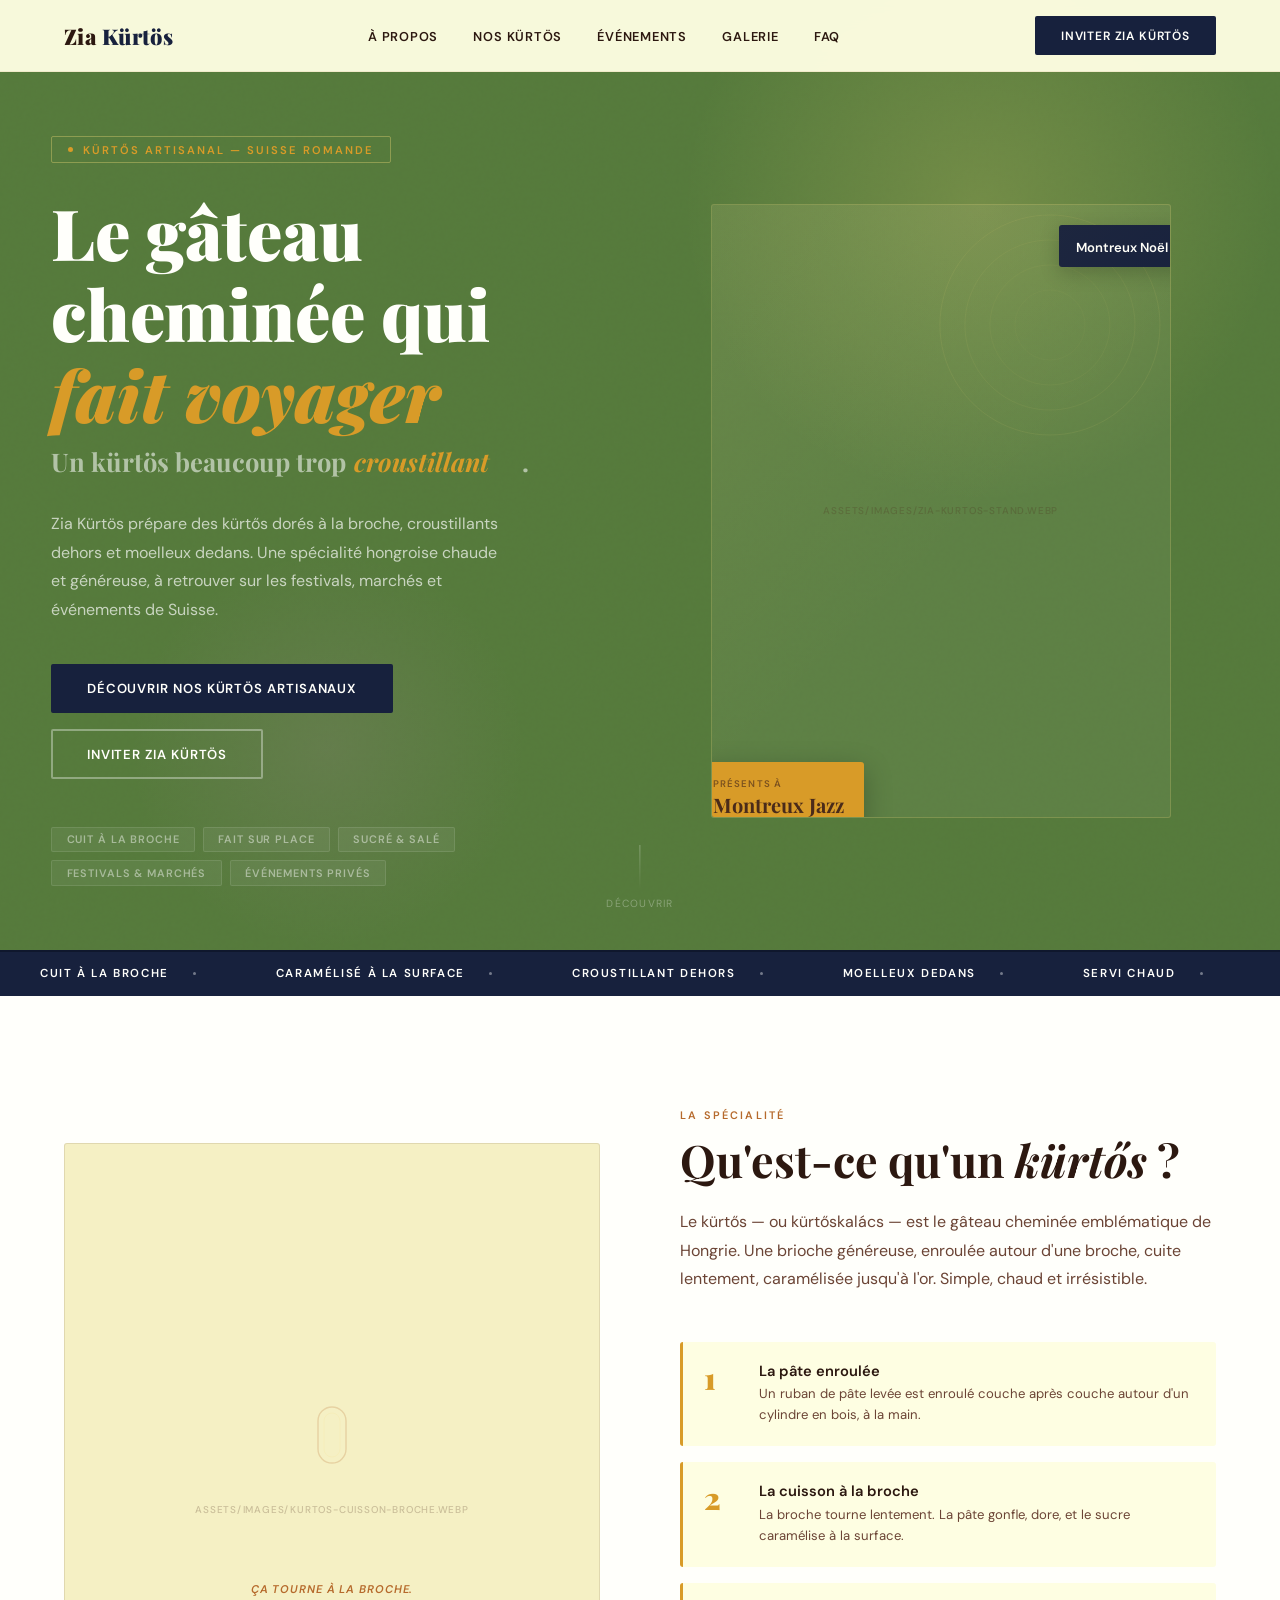
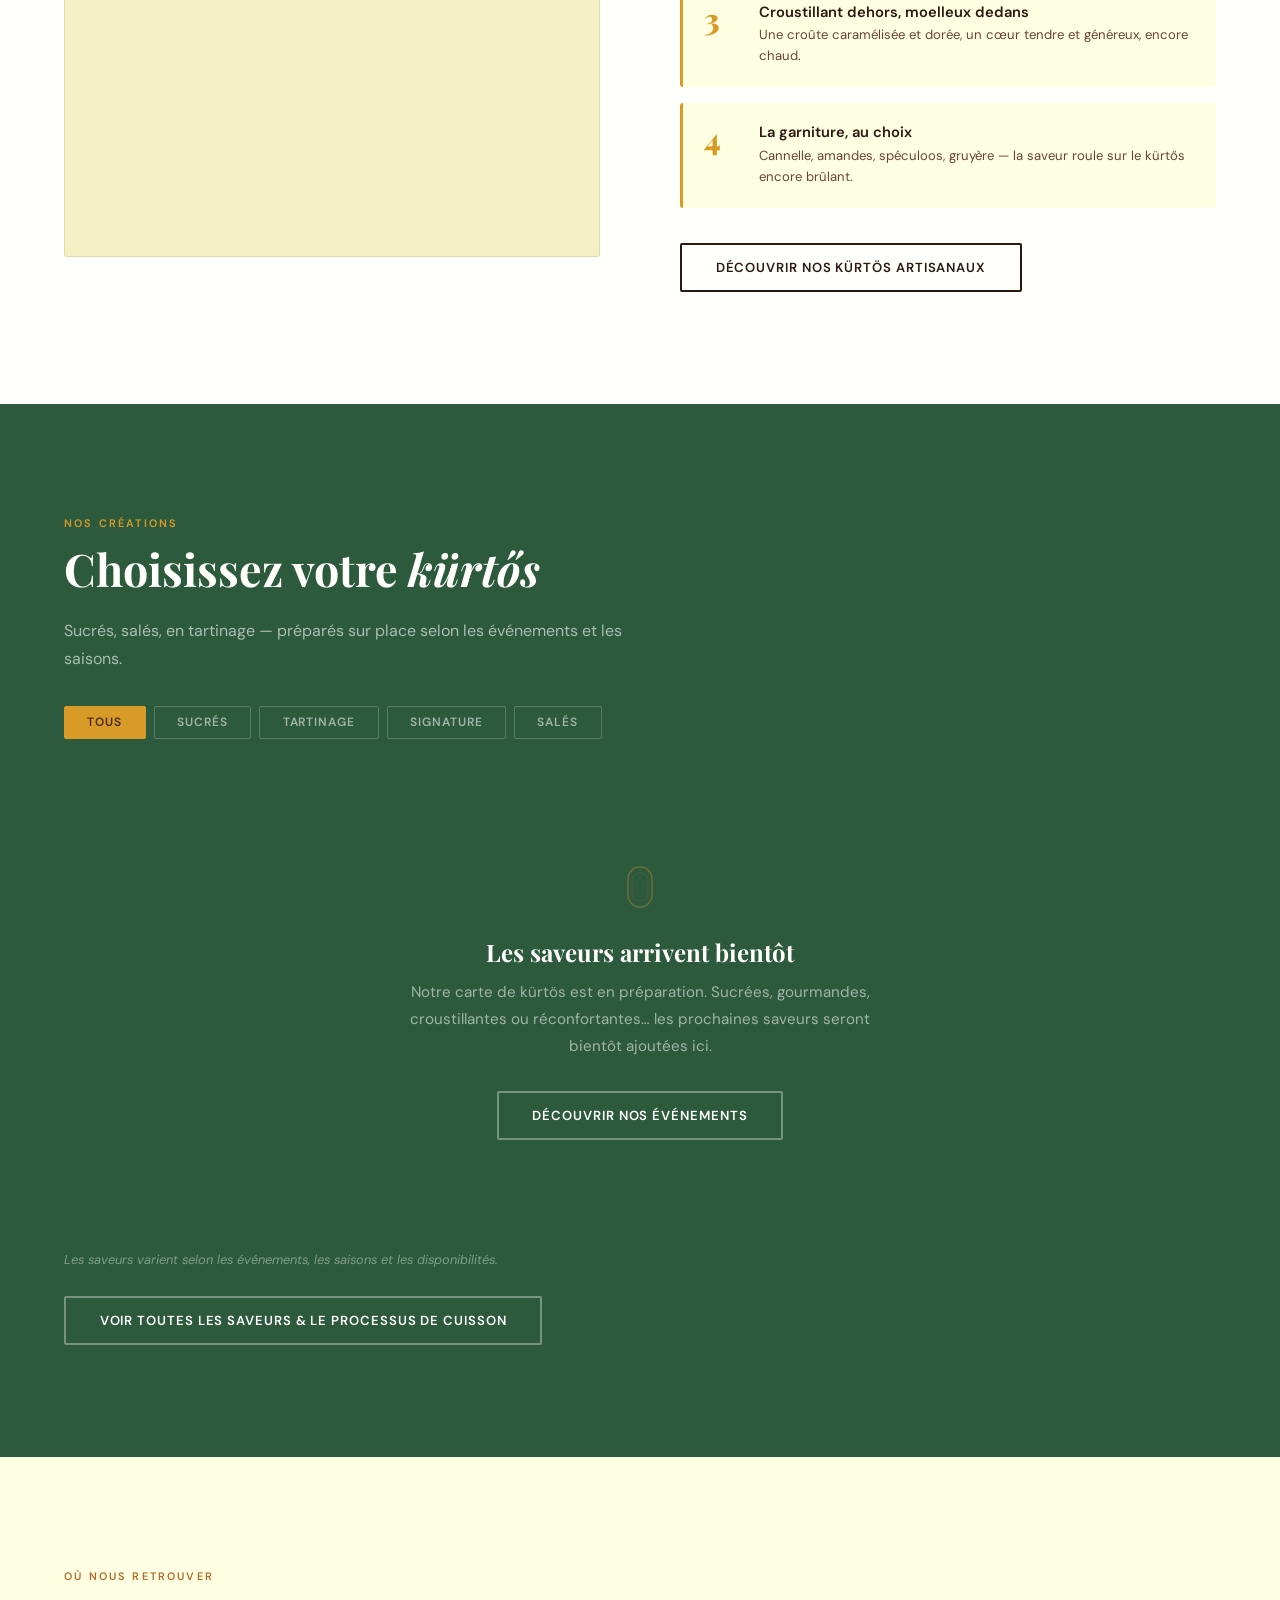
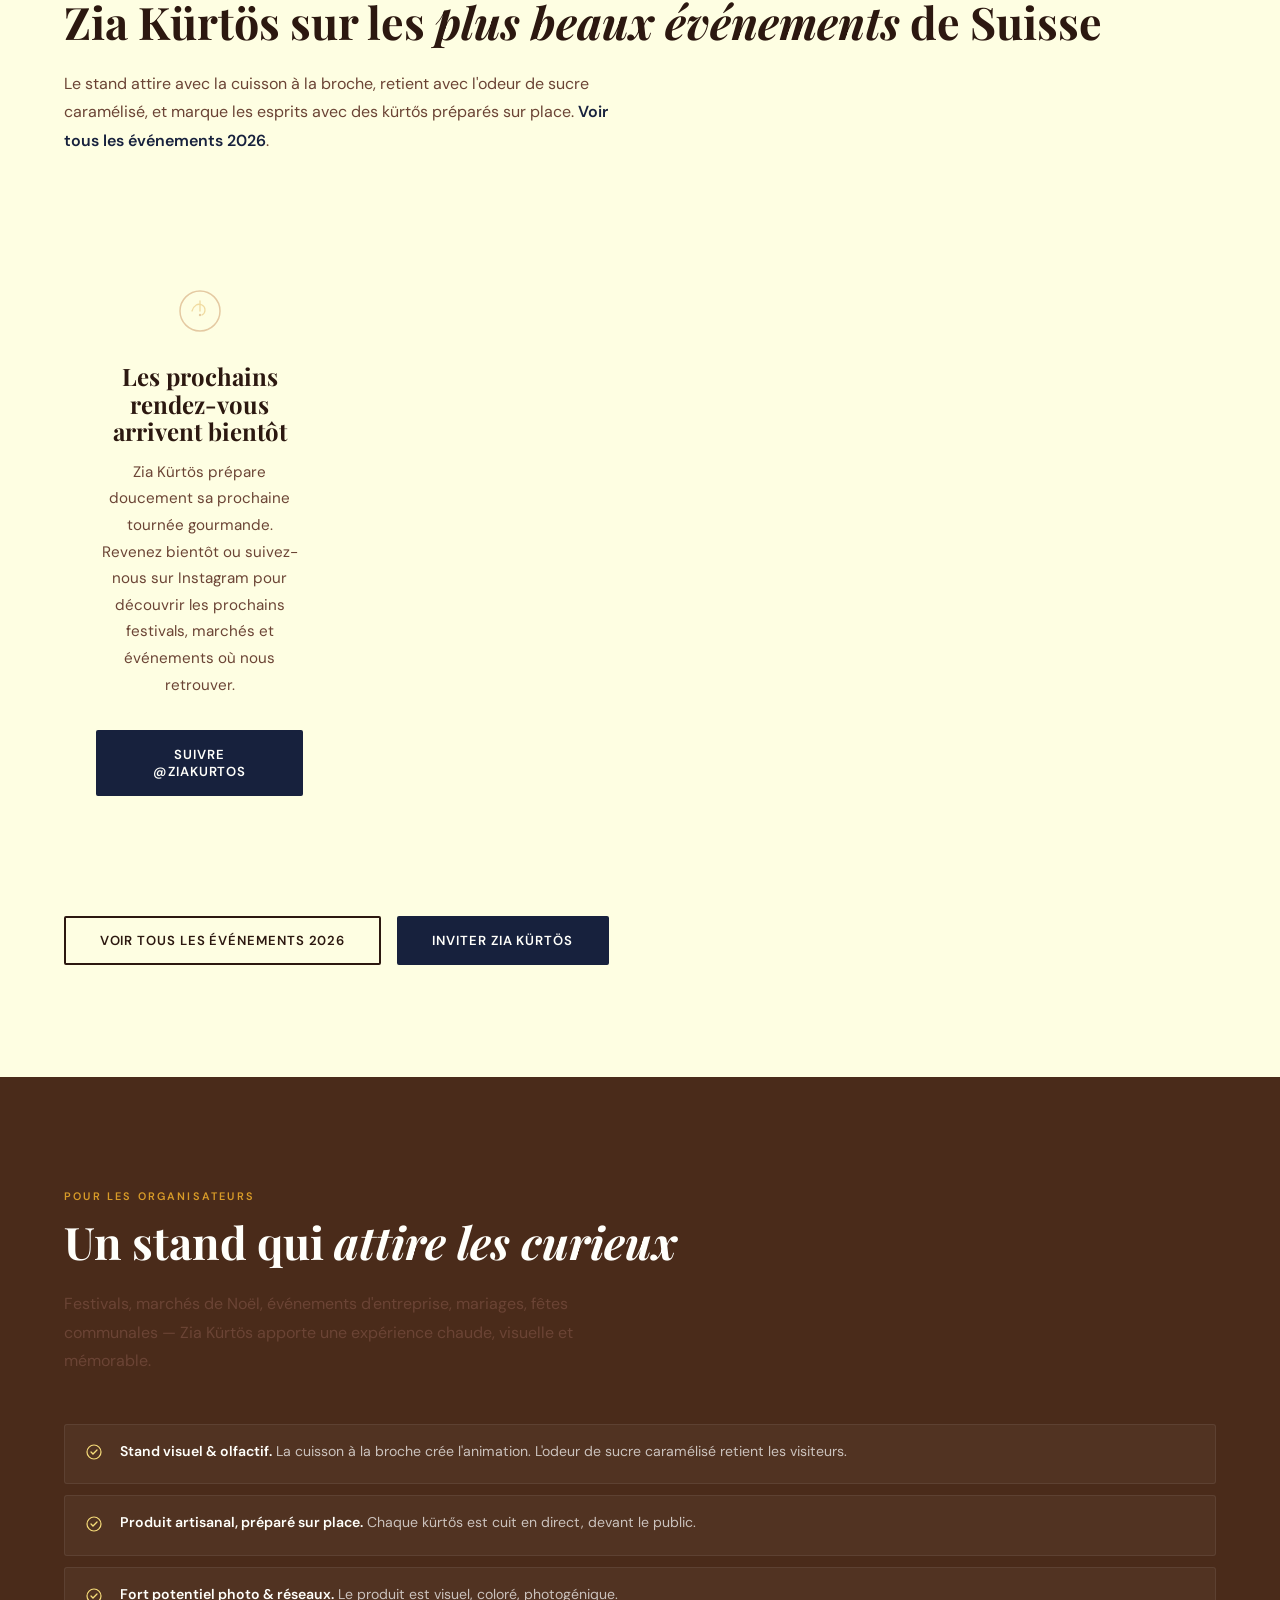
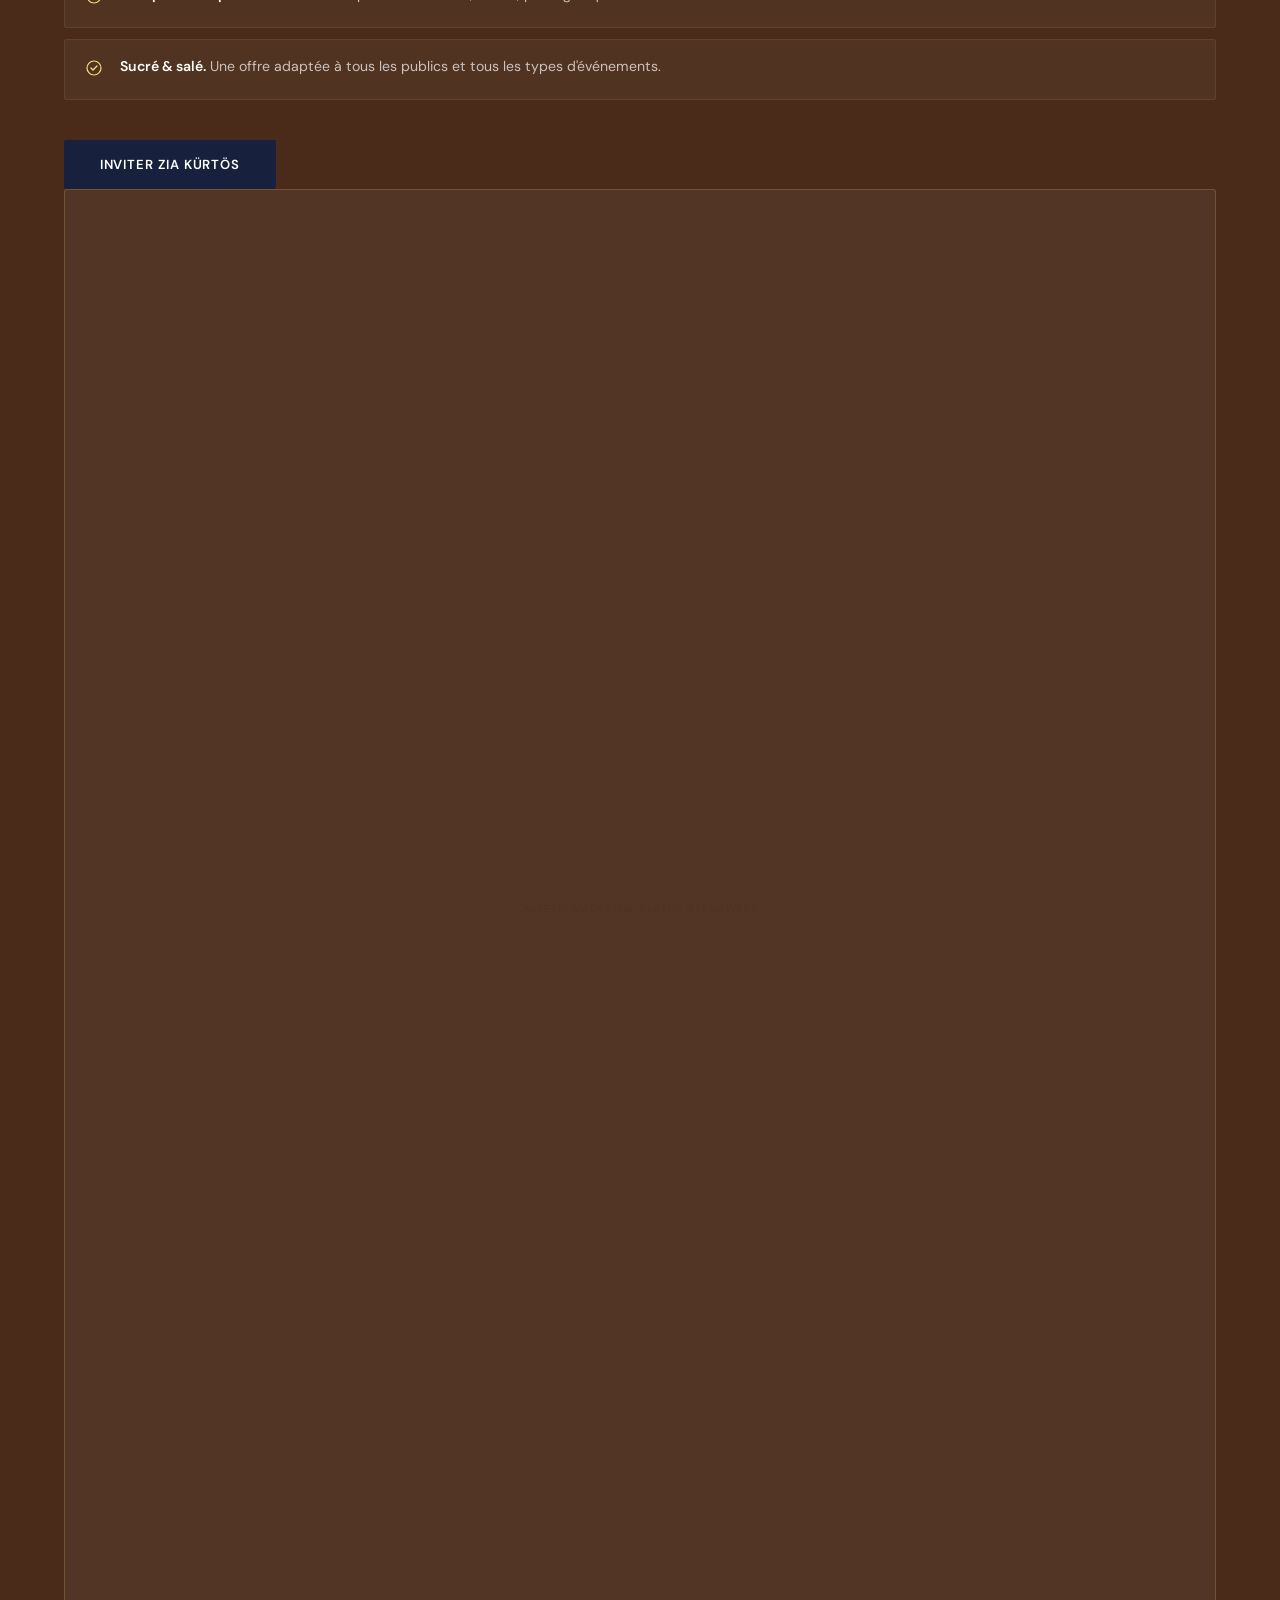
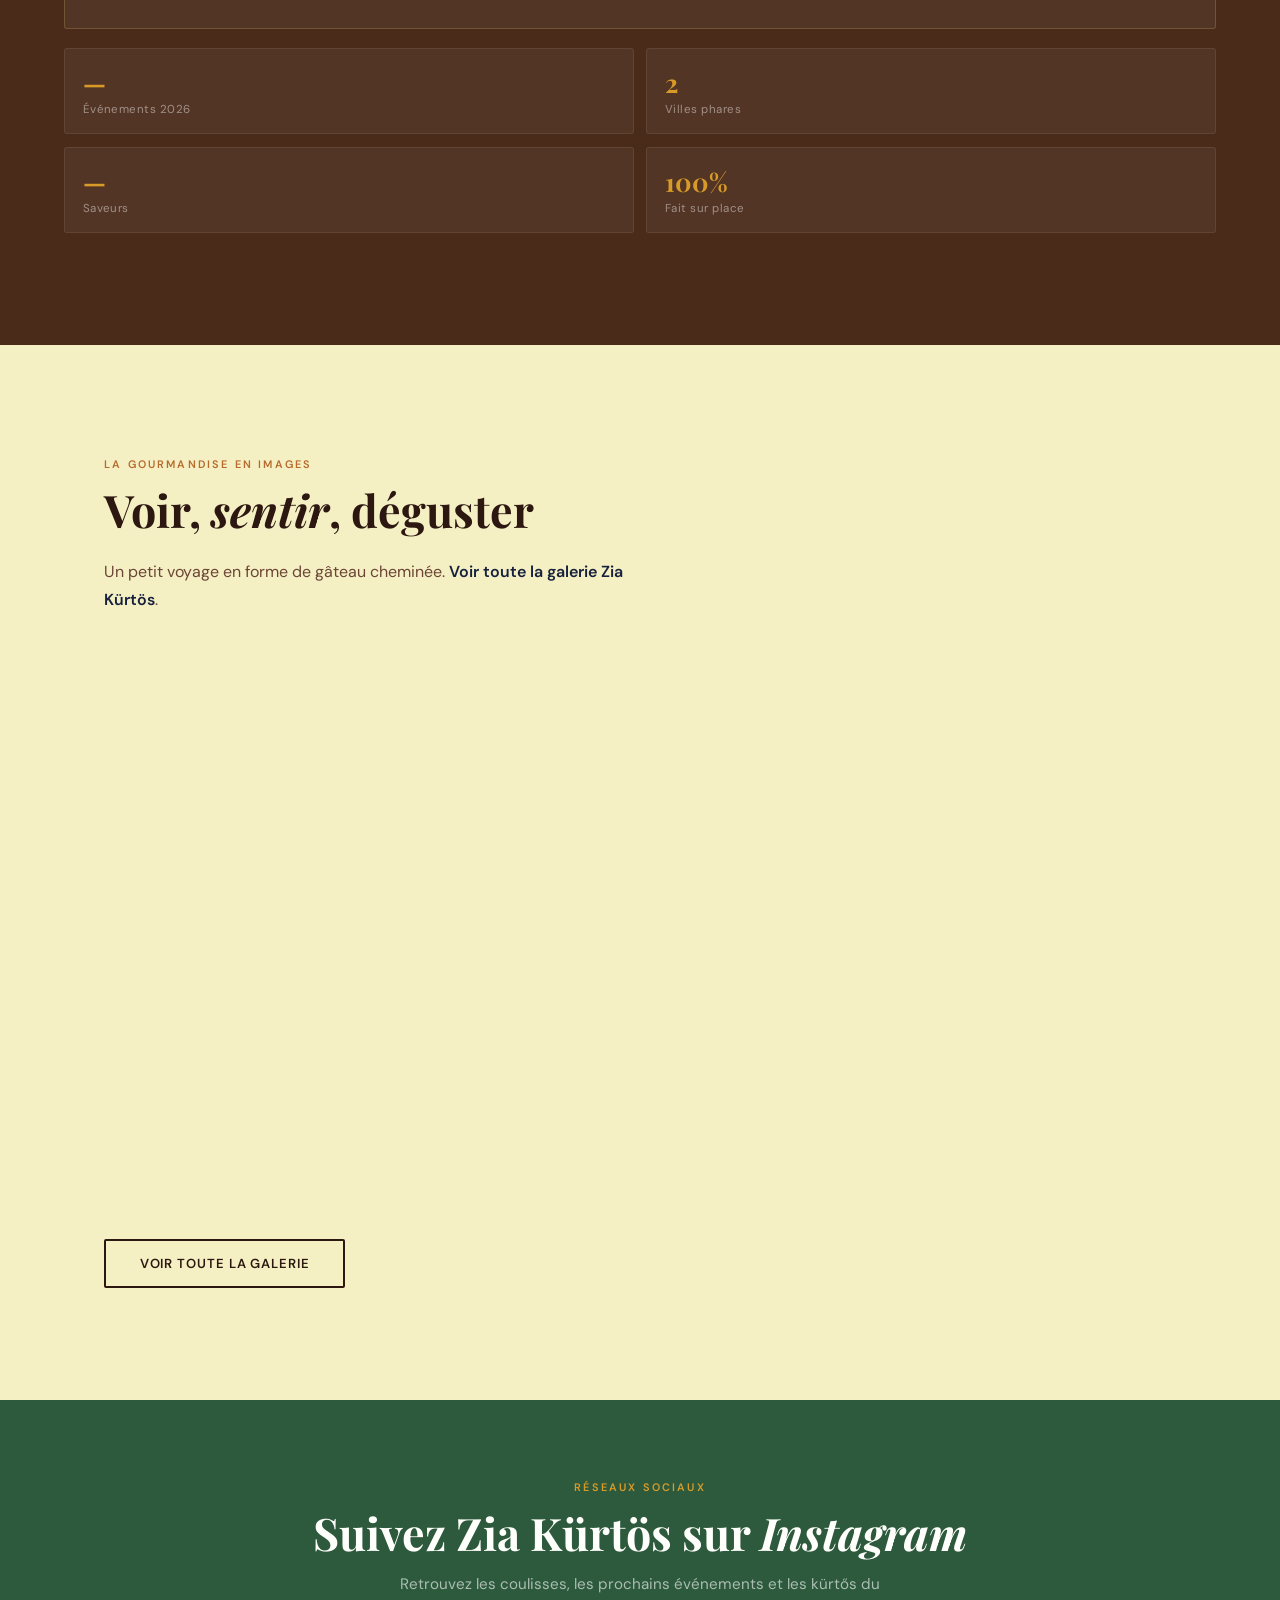
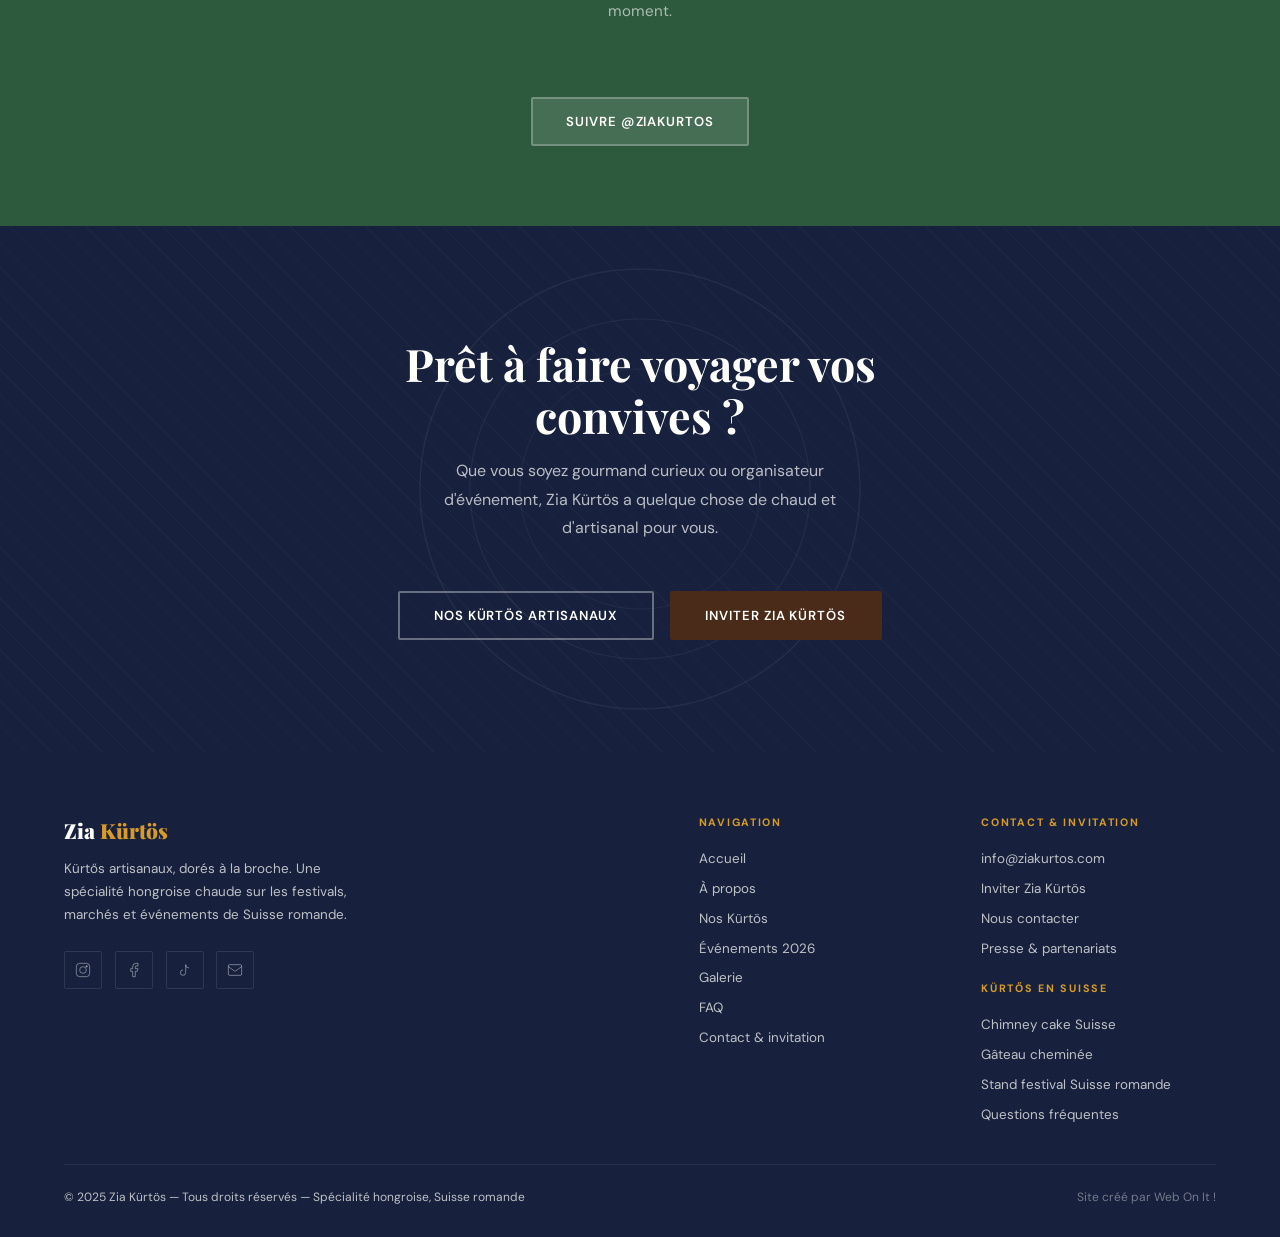
==== index.html @ fe64aae2 "Upload existing file" ====
<!DOCTYPE html>
<html lang="fr" data-theme="summer">
<head>
<meta charset="UTF-8">
<meta name="viewport" content="width=device-width, initial-scale=1.0">
<title>Zia Kürtös Suisse – Chimney cakes artisanaux pour festivals et événements</title>
<meta name="description" content="Découvrez Zia Kürtös, des chimney cakes artisanaux cuits à la broche en Suisse. Une spécialité hongroise chaude, croustillante et moelleuse pour festivals, marchés et événements.">
<meta property="og:title"       content="Zia Kürtös – Le gâteau cheminée qui fait voyager">
<meta property="og:description" content="Kürtős artisanaux cuits à la broche. Festivals, marchés et événements en Suisse romande.">
<meta property="og:type"        content="website">
<meta property="og:url"         content="https://ziakurtos.com/">
<meta property="og:image"       content="https://ziakurtos.com/assets/images/zia-kurtos-stand.webp">
<meta name="twitter:card"       content="summary_large_image">
<meta name="twitter:image"      content="https://ziakurtos.com/assets/images/zia-kurtos-stand.webp">
<link rel="canonical" href="https://ziakurtos.com/">

<link rel="preconnect" href="https://fonts.googleapis.com">
<link rel="preconnect" href="https://fonts.gstatic.com" crossorigin>
<link href="https://fonts.googleapis.com/css2?family=Playfair+Display:ital,wght@0,700;0,900;1,700&family=DM+Sans:opsz,wght@9..40,300;9..40,400;9..40,500;9..40,600&display=swap" rel="stylesheet">
<link rel="stylesheet" href="assets/css/styles.css">

<script type="application/ld+json">
{
  "@context":"https://schema.org",
  "@graph":[
    {"@type":"Organization","@id":"https://ziakurtos.com/#org","name":"Zia Kürtös","url":"https://ziakurtos.com","email":"info@ziakurtos.com","description":"Kürtős artisanaux, gâteaux cheminée hongrois cuits à la broche, présents sur les festivals, marchés et événements en Suisse.","sameAs":["https://www.instagram.com/ziakurtos/","https://www.facebook.com/zia.kurtos/"]},
    {"@type":"WebSite","@id":"https://ziakurtos.com/#website","url":"https://ziakurtos.com","name":"Zia Kürtös","publisher":{"@id":"https://ziakurtos.com/#org"}},
    {"@type":"BreadcrumbList","itemListElement":[{"@type":"ListItem","position":1,"name":"Accueil","item":"https://ziakurtos.com/"}]}
  ]
}
</script>
</head>

<body>

<!-- Bandeau annonce — géré par main.js / ZIA_SETTINGS.announcement_text -->
<div id="announcement" class="announcement" role="alert" aria-live="polite"></div>

<!-- ━━ NAVIGATION ━━ -->
<nav id="navbar" role="navigation" aria-label="Navigation principale">
  <a href="index.html" class="nav-logo" aria-label="Zia Kürtös — Accueil">Zia <span>Kürtös</span></a>
  <ul class="nav-links" role="list">
    <li><a href="a-propos.html">À propos</a></li>
    <li><a href="nos-kurtos.html">Nos Kürtös</a></li>
    <li><a href="evenements.html">Événements</a></li>
    <li><a href="galerie.html">Galerie</a></li>
    <li><a href="faq.html">FAQ</a></li>
  </ul>
  <div class="nav-cta-wrap">
    <a href="contact.html" id="navCta" class="btn btn-primary nav-cta-btn" data-cta-contact>Inviter Zia Kürtös</a>
  </div>
  <button class="burger" aria-label="Ouvrir le menu" aria-expanded="false">
    <span></span><span></span><span></span>
  </button>
</nav>

<!-- Menu mobile -->
<div id="mobileMenu" class="mobile-menu" role="dialog" aria-modal="true" aria-label="Menu de navigation">
  <button class="mobile-menu-close" aria-label="Fermer le menu">
    <svg width="24" height="24" viewBox="0 0 24 24" fill="none" stroke="currentColor" stroke-width="2"><line x1="18" y1="6" x2="6" y2="18"/><line x1="6" y1="6" x2="18" y2="18"/></svg>
  </button>
  <a href="index.html">Accueil</a>
  <a href="a-propos.html">À propos</a>
  <a href="nos-kurtos.html">Nos Kürtös</a>
  <a href="evenements.html">Événements</a>
  <a href="galerie.html">Galerie</a>
  <a href="faq.html">FAQ</a>
  <a href="contact.html" class="btn btn-primary" data-cta-contact>Inviter Zia Kürtös</a>
</div>

<!-- ━━ HERO ━━ -->
<header class="hero" role="banner">
  <div class="hero-glow"  aria-hidden="true"></div>
  <div class="hero-glow2" aria-hidden="true"></div>

  <div class="hero-content">
    <div class="hero-label">
      <span class="hero-label-dot" aria-hidden="true"></span>
      Kürtős artisanal — Suisse romande
    </div>

    <h1>Le gâteau cheminée qui <em>fait voyager</em></h1>

    <div class="word-changer-wrap" aria-live="polite" aria-atomic="true">
      <span class="word-changer-prefix">Un kürtös beaucoup trop</span>
      <span id="wordChanger" class="word-changer" aria-label="gourmand">gourmand</span>
      <span class="word-changer-prefix">.</span>
    </div>

    <p class="hero-sub">Zia Kürtös prépare des kürtős dorés à la broche, croustillants dehors et moelleux dedans. Une spécialité hongroise chaude et généreuse, à retrouver sur les festivals, marchés et événements de Suisse.</p>

    <div class="hero-ctas">
      <a href="nos-kurtos.html" class="btn btn-primary" data-cta-main>Découvrir nos kürtös artisanaux</a>
      <a href="contact.html"    class="btn btn-ghost"   data-cta-contact>Inviter Zia Kürtös</a>
    </div>

    <div class="hero-badges" aria-label="Points forts">
      <span class="hero-badge">Cuit à la broche</span>
      <span class="hero-badge">Fait sur place</span>
      <span class="hero-badge">Sucré &amp; salé</span>
      <span class="hero-badge">Festivals &amp; marchés</span>
      <span class="hero-badge">Événements privés</span>
    </div>
  </div>

  <div class="hero-visual" aria-hidden="true">
    <div class="hero-img-frame">
      <svg class="spiral-deco" width="300" height="300" viewBox="0 0 300 300" fill="none" aria-hidden="true">
        <path d="M150,150 m0,-110 a110,110 0 1,1 -0.1,0" stroke="#F7DD7A" stroke-width="1"  fill="none"/>
        <path d="M150,150 m0,-85  a85,85  0 1,1 -0.1,0" stroke="#F7DD7A" stroke-width=".8" fill="none"/>
        <path d="M150,150 m0,-60  a60,60  0 1,1 -0.1,0" stroke="#F7DD7A" stroke-width=".6" fill="none"/>
        <path d="M150,150 m0,-35  a35,35  0 1,1 -0.1,0" stroke="#F7DD7A" stroke-width=".4" fill="none"/>
      </svg>
      <img src="assets/images/zia-kurtos-stand.webp"
           alt="Stand Zia Kürtös artisanal kürtős cuit à la broche festival Suisse"
           width="460" height="615"
           onerror="this.style.display='none'">
      <span class="ph-text">assets/images/zia-kurtos-stand.webp</span>
      <div class="hero-chip">
        <div class="hero-chip-label">Présents à</div>
        <div class="hero-chip-val">Montreux Jazz</div>
      </div>
      <div class="hero-chip2">
        <div class="hero-chip2-val">Montreux Noël</div>
      </div>
    </div>
  </div>

  <div class="hero-scroll" aria-hidden="true">
    <div class="scroll-bar"></div>
    <span>Découvrir</span>
  </div>
</header>

<!-- ━━ MARQUEE ━━ -->
<div class="marquee-bar marquee-bar-red" aria-hidden="true" role="presentation">
  <div class="marquee-track">
    <span class="marquee-item">Cuit à la broche<span class="marquee-sep"></span></span>
    <span class="marquee-item">Caramélisé à la surface<span class="marquee-sep"></span></span>
    <span class="marquee-item">Croustillant dehors<span class="marquee-sep"></span></span>
    <span class="marquee-item">Moelleux dedans<span class="marquee-sep"></span></span>
    <span class="marquee-item">Servi chaud<span class="marquee-sep"></span></span>
    <span class="marquee-item">Fait sur place<span class="marquee-sep"></span></span>
    <span class="marquee-item">Artisanal<span class="marquee-sep"></span></span>
    <span class="marquee-item">Festivals<span class="marquee-sep"></span></span>
    <span class="marquee-item">Marchés<span class="marquee-sep"></span></span>
    <span class="marquee-item">Ça sent déjà bon<span class="marquee-sep"></span></span>
    <span class="marquee-item">Spécialité hongroise<span class="marquee-sep"></span></span>
    <!-- duplicate for seamless loop -->
    <span class="marquee-item">Cuit à la broche<span class="marquee-sep"></span></span>
    <span class="marquee-item">Caramélisé à la surface<span class="marquee-sep"></span></span>
    <span class="marquee-item">Croustillant dehors<span class="marquee-sep"></span></span>
    <span class="marquee-item">Moelleux dedans<span class="marquee-sep"></span></span>
    <span class="marquee-item">Servi chaud<span class="marquee-sep"></span></span>
    <span class="marquee-item">Fait sur place<span class="marquee-sep"></span></span>
    <span class="marquee-item">Artisanal<span class="marquee-sep"></span></span>
    <span class="marquee-item">Festivals<span class="marquee-sep"></span></span>
    <span class="marquee-item">Marchés<span class="marquee-sep"></span></span>
    <span class="marquee-item">Ça sent déjà bon<span class="marquee-sep"></span></span>
    <span class="marquee-item">Spécialité hongroise<span class="marquee-sep"></span></span>
  </div>
</div>

<!-- ━━ QU'EST-CE QU'UN KÜRTŐS ━━ -->
<section class="what" style="background:var(--blanc)" aria-labelledby="what-title">
  <div class="what-inner" style="max-width:1200px;margin:0 auto;display:grid;grid-template-columns:1fr 1fr;gap:5rem;align-items:center">
    <div class="reveal-left" role="img" aria-label="Kürtős artisanal Zia Kürtös cuit à la broche en Suisse"
         style="aspect-ratio:3/4;background:var(--beige);border-radius:3px;border:1px solid var(--color-border);position:relative;overflow:hidden;display:flex;flex-direction:column;align-items:center;justify-content:center;gap:1rem">
      <img src="assets/images/kurtos-cuisson-broche.webp"
           alt="Kürtős artisanal cuit à la broche — chimney cake gâteau cheminée Suisse"
           loading="lazy" width="460" height="615"
           style="position:absolute;inset:0;width:100%;height:100%;object-fit:cover"
           onerror="this.style.display='none'">
      <svg width="72" height="72" viewBox="0 0 72 72" fill="none" style="opacity:.22" aria-hidden="true"><rect x="22" y="8" width="28" height="56" rx="14" stroke="#B66A2C" stroke-width="1.4" fill="none"/><rect x="28" y="14" width="16" height="44" rx="8" stroke="#F7DD7A" stroke-width="1" fill="none" opacity=".6"/></svg>
      <span class="ph-text">assets/images/kurtos-cuisson-broche.webp</span>
      <p class="microcopy" aria-hidden="true">Ça tourne à la broche.</p>
    </div>

    <div class="reveal">
      <span class="s-label">La spécialité</span>
      <h2 class="s-title" id="what-title">Qu'est-ce qu'un <em>kürtős</em>&nbsp;?</h2>
      <p class="s-intro">Le kürtős — ou kürtőskalács — est le gâteau cheminée emblématique de Hongrie. Une brioche généreuse, enroulée autour d'une broche, cuite lentement, caramélisée jusqu'à l'or. Simple, chaud et irrésistible.</p>

      <div class="steps" role="list">
        <div class="step" role="listitem"><div class="step-num" aria-hidden="true">1</div><div class="step-text"><h4>La pâte enroulée</h4><p>Un ruban de pâte levée est enroulé couche après couche autour d'un cylindre en bois, à la main.</p></div></div>
        <div class="step" role="listitem"><div class="step-num" aria-hidden="true">2</div><div class="step-text"><h4>La cuisson à la broche</h4><p>La broche tourne lentement. La pâte gonfle, dore, et le sucre caramélise à la surface.</p></div></div>
        <div class="step" role="listitem"><div class="step-num" aria-hidden="true">3</div><div class="step-text"><h4>Croustillant dehors, moelleux dedans</h4><p>Une croûte caramélisée et dorée, un cœur tendre et généreux, encore chaud.</p></div></div>
        <div class="step" role="listitem"><div class="step-num" aria-hidden="true">4</div><div class="step-text"><h4>La garniture, au choix</h4><p>Cannelle, amandes, spéculoos, gruyère — la saveur roule sur le kürtős encore brûlant.</p></div></div>
      </div>

      <div style="margin-top:2.2rem">
        <a href="nos-kurtos.html" class="btn btn-secondary">Découvrir nos kürtös artisanaux</a>
      </div>
    </div>
  </div>
</section>

<!-- ━━ SAVEURS — conteneur dynamique CMS ━━ -->
<section class="saveurs" aria-labelledby="saveurs-title">
  <div class="container">
    <span class="s-label">Nos créations</span>
    <h2 class="s-title reveal" id="saveurs-title" style="color:var(--blanc)">Choisissez votre <em>kürtős</em></h2>
    <p class="s-intro reveal" style="color:rgba(255,255,255,.6)">Sucrés, salés, en tartinage — préparés sur place selon les événements et les saisons.</p>

    <!-- Filtres — data-filter-flavors lu par main.js -->
    <div class="saveurs-tabs reveal" role="group" aria-label="Filtrer les saveurs">
      <button class="tab-btn active" data-filter-flavors="all"       aria-pressed="true">Tous</button>
      <button class="tab-btn"        data-filter-flavors="sucré"     aria-pressed="false">Sucrés</button>
      <button class="tab-btn"        data-filter-flavors="tartinage" aria-pressed="false">Tartinage</button>
      <button class="tab-btn"        data-filter-flavors="signature" aria-pressed="false">Signature</button>
      <button class="tab-btn"        data-filter-flavors="salé"      aria-pressed="false">Salés</button>
    </div>

    <!-- ★ Conteneur injecté par main.js → renderFlavorsHome() ★ -->
    <div id="flavorsHome" class="saveurs-grid" role="list">
      <!-- Rendu dynamique depuis window.ZIA_FLAVORS -->
    </div>

    <p style="font-size:.8rem;color:rgba(255,255,255,.4);margin-top:1.8rem;font-style:italic">Les saveurs varient selon les événements, les saisons et les disponibilités.</p>
    <div style="margin-top:1.5rem">
      <a href="nos-kurtos.html" class="btn btn-ghost">Voir toutes les saveurs &amp; le processus de cuisson</a>
    </div>
  </div>
</section>

<!-- ━━ ÉVÉNEMENTS — conteneur dynamique CMS ━━ -->
<section class="events" style="background:var(--creme)" aria-labelledby="events-title">
  <div class="container">
    <span class="s-label">Où nous retrouver</span>
    <h2 class="s-title reveal" id="events-title">Zia Kürtös sur les <em>plus beaux événements</em> de Suisse</h2>
    <p class="reveal" style="color:var(--gris);max-width:580px;font-size:1rem;margin-bottom:3rem">
      Le stand attire avec la cuisson à la broche, retient avec l'odeur de sucre caramélisé, et marque les esprits avec des kürtős préparés sur place.
      <a href="evenements.html" style="color:var(--color-primary);font-weight:600;text-decoration:none">Voir tous les événements 2026</a>.
    </p>

    <!-- ★ Conteneur injecté par main.js → renderEventsHome() ★ -->
    <div id="eventsHome" class="events-grid"></div>

    <div style="margin-top:2.5rem;display:flex;gap:1rem;flex-wrap:wrap">
      <a href="evenements.html" class="btn btn-secondary">Voir tous les événements 2026</a>
      <a href="contact.html"    class="btn btn-primary"   data-cta-contact>Inviter Zia Kürtös à un événement</a>
    </div>
  </div>
</section>

<!-- ━━ POURQUOI INVITER ━━ -->
<section style="background:var(--brun);padding:7rem 5%" aria-labelledby="invite-title">
  <div class="invite-inner container">

    <div class="reveal">
      <span class="s-label" style="color:var(--dore)">Pour les organisateurs</span>
      <h2 class="s-title" id="invite-title" style="color:var(--blanc)">Un stand qui <em>attire les curieux</em></h2>
      <p class="s-intro">Festivals, marchés de Noël, événements d'entreprise, mariages, fêtes communales — Zia Kürtös apporte une expérience chaude, visuelle et mémorable.</p>

      <div class="invite-reasons" role="list">
        <div class="invite-reason" role="listitem"><div class="invite-reason-icon" aria-hidden="true"><svg width="20" height="20" viewBox="0 0 20 20" fill="none"><circle cx="10" cy="10" r="7" stroke="#F7DD7A" stroke-width="1.2" fill="none"/><path d="M7 10 l2 2 4-4" stroke="#F7DD7A" stroke-width="1.3" stroke-linecap="round"/></svg></div><p class="invite-reason-text"><strong>Stand visuel &amp; olfactif.</strong> La cuisson à la broche crée l'animation. L'odeur de sucre caramélisé retient les visiteurs.</p></div>
        <div class="invite-reason" role="listitem"><div class="invite-reason-icon" aria-hidden="true"><svg width="20" height="20" viewBox="0 0 20 20" fill="none"><circle cx="10" cy="10" r="7" stroke="#F7DD7A" stroke-width="1.2" fill="none"/><path d="M7 10 l2 2 4-4" stroke="#F7DD7A" stroke-width="1.3" stroke-linecap="round"/></svg></div><p class="invite-reason-text"><strong>Produit artisanal, préparé sur place.</strong> Chaque kürtős est cuit en direct, devant le public.</p></div>
        <div class="invite-reason" role="listitem"><div class="invite-reason-icon" aria-hidden="true"><svg width="20" height="20" viewBox="0 0 20 20" fill="none"><circle cx="10" cy="10" r="7" stroke="#F7DD7A" stroke-width="1.2" fill="none"/><path d="M7 10 l2 2 4-4" stroke="#F7DD7A" stroke-width="1.3" stroke-linecap="round"/></svg></div><p class="invite-reason-text"><strong>Fort potentiel photo &amp; réseaux.</strong> Le produit est visuel, coloré, photogénique.</p></div>
        <div class="invite-reason" role="listitem"><div class="invite-reason-icon" aria-hidden="true"><svg width="20" height="20" viewBox="0 0 20 20" fill="none"><circle cx="10" cy="10" r="7" stroke="#F7DD7A" stroke-width="1.2" fill="none"/><path d="M7 10 l2 2 4-4" stroke="#F7DD7A" stroke-width="1.3" stroke-linecap="round"/></svg></div><p class="invite-reason-text"><strong>Sucré &amp; salé.</strong> Une offre adaptée à tous les publics et tous les types d'événements.</p></div>
      </div>
      <div style="margin-top:2.5rem">
        <a href="contact.html" class="btn btn-primary" data-cta-contact>Inviter Zia Kürtös à mon événement</a>
      </div>
    </div>

    <div class="reveal" style="display:flex;flex-direction:column;gap:1.2rem">
      <div style="aspect-ratio:4/5;background:rgba(255,255,255,.05);border:1px solid rgba(247,221,122,.18);border-radius:3px;display:flex;flex-direction:column;align-items:center;justify-content:center;gap:1rem;position:relative;overflow:hidden">
        <img src="assets/images/zia-kurtos-stand.webp" alt="Stand Zia Kürtös lors d'un festival gourmand en Suisse" loading="lazy" width="460" height="575" style="position:absolute;inset:0;width:100%;height:100%;object-fit:cover" onerror="this.style.display='none'">
        <span class="ph-text" style="position:relative;z-index:1">assets/images/zia-kurtos-stand.webp</span>
      </div>
      <div class="invite-stats">
        <div class="invite-stat"><div class="invite-stat-val" id="statEvents">10+</div><div class="invite-stat-label">Événements 2026</div></div>
        <div class="invite-stat"><div class="invite-stat-val">2</div><div class="invite-stat-label">Villes phares</div></div>
        <div class="invite-stat"><div class="invite-stat-val" id="statFlavors">11</div><div class="invite-stat-label">Saveurs</div></div>
        <div class="invite-stat"><div class="invite-stat-val">100%</div><div class="invite-stat-label">Fait sur place</div></div>
      </div>
    </div>

  </div>
</section>

<!-- ━━ GALERIE MOSAÏQUE — conteneur dynamique CMS ━━ -->
<section style="background:var(--beige);padding:7rem 0" aria-labelledby="gallery-title">
  <div class="container" style="max-width:1200px;margin:0 auto;padding:0 5%">
    <span class="s-label">La gourmandise en images</span>
    <h2 class="s-title reveal" id="gallery-title">Voir, <em>sentir</em>, déguster</h2>
    <p class="s-intro reveal">Un petit voyage en forme de gâteau cheminée.
      <a href="galerie.html" style="color:var(--color-primary);font-weight:600;text-decoration:none">Voir toute la galerie Zia Kürtös</a>.
    </p>

    <!-- ★ Conteneur injecté par main.js → renderGalleryMosaic() ★ -->
    <div id="galleryMosaic" class="gallery-mosaic reveal"></div>

    <div style="margin-top:2.5rem">
      <a href="galerie.html" class="btn btn-secondary">Voir toute la galerie</a>
    </div>
  </div>
</section>

<!-- ━━ INSTAGRAM — conteneur dynamique CMS ━━ -->
<section class="insta-section" aria-labelledby="insta-title">
  <span class="s-label">Réseaux sociaux</span>
  <h2 id="insta-title">Suivez Zia Kürtös sur <em>Instagram</em></h2>
  <p>Retrouvez les coulisses, les prochains événements et les kürtős du moment.</p>

  <!-- ★ Conteneur injecté par main.js → renderInstagramPreview() ★ -->
  <div id="instaGrid" class="insta-grid" aria-label="Aperçu Instagram Zia Kürtös"></div>

  <a href="https://www.instagram.com/ziakurtos/" target="_blank" rel="noopener noreferrer"
     class="btn" style="background:rgba(255,255,255,.12);color:var(--blanc);border:2px solid rgba(255,255,255,.25)"
     data-instagram>Suivre @ziakurtos</a>
</section>

<!-- ━━ CTA FINAL ━━ -->
<section class="cta-final" aria-labelledby="cta-title">
  <svg class="cta-spiral" width="600" height="600" viewBox="0 0 600 600" fill="none" aria-hidden="true">
    <path d="M300,300 m0,-220 a220,220 0 1,1 -0.1,0" stroke="white" stroke-width="1.5" fill="none"/>
    <path d="M300,300 m0,-170 a170,170 0 1,1 -0.1,0" stroke="white" stroke-width="1.2" fill="none"/>
    <path d="M300,300 m0,-120 a120,120 0 1,1 -0.1,0" stroke="white" stroke-width=".9"  fill="none"/>
  </svg>
  <h2 id="cta-title">Prêt à faire voyager vos convives&nbsp;?</h2>
  <p>Que vous soyez gourmand curieux ou organisateur d'événement, Zia Kürtös a quelque chose de chaud et d'artisanal pour vous.</p>
  <div class="cta-final-btns">
    <a href="nos-kurtos.html" class="btn btn-ghost">Nos kürtös artisanaux</a>
    <a href="contact.html" class="btn" style="background:var(--brun);color:var(--blanc);border:2px solid var(--brun)" data-cta-contact>Inviter Zia Kürtös à mon événement</a>
  </div>
</section>

<!-- ━━ FOOTER ━━ -->
<footer>
  <div class="footer-inner">
    <div class="footer-brand">
      <a href="index.html" class="footer-logo">Zia <span>Kürtös</span></a>
      <p>Kürtős artisanaux, dorés à la broche. Une spécialité hongroise chaude sur les festivals, marchés et événements de Suisse romande.</p>
      <div class="footer-socials">
        <a href="https://www.instagram.com/ziakurtos/" target="_blank" rel="noopener noreferrer" aria-label="Instagram Zia Kürtös" data-instagram>
          <svg width="16" height="16" viewBox="0 0 24 24" fill="none" stroke="currentColor" stroke-width="1.5"><rect x="2" y="2" width="20" height="20" rx="5"/><circle cx="12" cy="12" r="5"/><circle cx="17.5" cy="6.5" r="1" fill="currentColor"/></svg>
        </a>
        <a href="https://www.facebook.com/zia.kurtos/" target="_blank" rel="noopener noreferrer" aria-label="Facebook Zia Kürtös" data-facebook>
          <svg width="16" height="16" viewBox="0 0 24 24" fill="none" stroke="currentColor" stroke-width="1.5"><path d="M18 2h-3a5 5 0 0 0-5 5v3H7v4h3v8h4v-8h3l1-4h-4V7a1 1 0 0 1 1-1h3z"/></svg>
        </a>
        <!-- TikTok — affiché si tiktok_url renseigné dans ZIA_SETTINGS -->
        <a href="#" aria-label="TikTok Zia Kürtös" data-tiktok>
          <svg width="16" height="16" viewBox="0 0 24 24" fill="none" stroke="currentColor" stroke-width="1.5"><path d="M9 12a4 4 0 1 0 4 4V4a5 5 0 0 0 5 5"/></svg>
        </a>
        <a href="mailto:info@ziakurtos.com" aria-label="Email Zia Kürtös" data-email>
          <svg width="16" height="16" viewBox="0 0 24 24" fill="none" stroke="currentColor" stroke-width="1.5"><rect x="2" y="4" width="20" height="16" rx="2"/><path d="M2 7l10 7 10-7"/></svg>
        </a>
      </div>
    </div>

    <div class="footer-col">
      <h4>Navigation</h4>
      <ul>
        <li><a href="index.html">Accueil</a></li>
        <li><a href="a-propos.html">À propos</a></li>
        <li><a href="nos-kurtos.html">Nos Kürtös</a></li>
        <li><a href="evenements.html">Événements 2026</a></li>
        <li><a href="galerie.html">Galerie</a></li>
        <li><a href="faq.html">FAQ</a></li>
        <li><a href="contact.html">Contact &amp; invitation</a></li>
      </ul>
    </div>

    <div class="footer-col">
      <h4>Contact &amp; invitation</h4>
      <ul>
        <li><a href="mailto:info@ziakurtos.com" data-email>info@ziakurtos.com</a></li>
        <li><a href="contact.html">Inviter Zia Kürtös</a></li>
        <li><a href="contact.html">Nous contacter</a></li>
        <li><a href="contact.html">Presse &amp; partenariats</a></li>
      </ul>
      <div style="margin-top:1.5rem">
        <h4>Kürtős en Suisse</h4>
        <ul style="margin-top:.6rem">
          <li><a href="nos-kurtos.html">Chimney cake Suisse</a></li>
          <li><a href="nos-kurtos.html">Gâteau cheminée</a></li>
          <li><a href="evenements.html">Stand festival Suisse romande</a></li>
          <li><a href="faq.html">Questions fréquentes</a></li>
        </ul>
      </div>
    </div>
  </div>

  <div class="footer-bottom">
    <span>&copy; 2025 Zia Kürtös — Tous droits réservés — Spécialité hongroise, Suisse romande</span>
    <!-- Crédit Web On It — géré par main.js / ZIA_SETTINGS.footer_credit_text -->
    <span class="footer-credit" id="footerCredit">
      <a href="https://www.instagram.com/web.onit/" target="_blank" rel="noopener noreferrer">Site créé par Web On It !</a>
    </span>
  </div>
</footer>

<!-- CMS data + main script -->
<script src="assets/js/zia-data.js" defer></script>
<script src="assets/js/main.js"     defer></script>
</body>
</html>
---- assets/css/styles.css ----
/* ─────────────────────────────────────────────────────────────────────────────
   Zia Kürtös — assets/css/styles.css
   Thèmes été / hiver + styles globaux
   Généré manuellement — Ne pas supprimer les variables de thème.
   ───────────────────────────────────────────────────────────────────────────── */

/* ══ THÈME ÉTÉ (défaut) ══════════════════════════════════════════════════════
   Ambiance : lumineuse, gourmande, foodtruck, festival, pastel, familiale.
   ─────────────────────────────────────────────────────────────────────────── */
:root,
[data-theme="summer"] {
  --creme:  #FEFEE2;
  --beige:  #FFFFC1;
  --dore:   #F7DD7A;
  --caramel:#B66A2C;
  --brun:   #17213D;
  --sapin:  #557A3B;
  --rouge:  #C98FBE;
  --rouge2: #B678AA;
  --blanc:  #FFFFFB;
  --texte:  #2C1810;
  --gris:   #6B4435;

  /* Semantic aliases */
  --color-bg:             #FEFEE2;
  --color-bg-soft:        #FFFFC1;
  --color-bg-card:        #FFFFFB;
  --color-primary:        #17213D;
  --color-primary-hover:  #0F172D;
  --color-accent:         #F7DD7A;
  --color-accent-strong:  #E8C85C;
  --color-secondary:      #C98FBE;
  --color-secondary-hover:#B678AA;
  --color-text:           #2C1810;
  --color-text-soft:      #6B4435;
  --color-caramel:        #B66A2C;
  --color-green:          #557A3B;
  --color-footer:         #17213D;
  --color-footer-text:    rgba(255,255,251,.72);
  --color-border:         rgba(74,43,26,.12);
  --color-shadow:         rgba(23,33,61,.12);

  /* Hero bg */
  --hero-bg: #557A3B;
  --nav-bg:  rgba(254,254,226,.96);
  --nav-border: rgba(182,106,44,.1);
}

/* ══ THÈME HIVER ═════════════════════════════════════════════════════════════
   Ambiance : Noël, cannelle, caramel, chalet, rouge profond, doré, vert sapin.
   ─────────────────────────────────────────────────────────────────────────── */
[data-theme="winter"] {
  --creme:  #FFF6E8;
  --beige:  #EAD7B7;
  --dore:   #D89B28;
  --caramel:#B66A2C;
  --brun:   #4A2B1A;
  --sapin:  #173F35;
  --rouge:  #A6422A;
  --rouge2: #7F2F20;
  --blanc:  #FFFBF3;
  --texte:  #2C1810;
  --gris:   #6B4435;

  --color-bg:             #FFF6E8;
  --color-bg-soft:        #EAD7B7;
  --color-bg-card:        #FFFBF3;
  --color-primary:        #A6422A;
  --color-primary-hover:  #7F2F20;
  --color-accent:         #D89B28;
  --color-accent-strong:  #B66A2C;
  --color-secondary:      #173F35;
  --color-secondary-hover:#0F2F28;
  --color-text:           #2C1810;
  --color-text-soft:      #6B4435;
  --color-caramel:        #B66A2C;
  --color-green:          #173F35;
  --color-footer:         #4A2B1A;
  --color-footer-text:    rgba(255,246,232,.72);
  --color-border:         rgba(74,43,26,.14);
  --color-shadow:         rgba(74,43,26,.14);

  --hero-bg: #4A2B1A;
  --nav-bg:  rgba(255,246,232,.96);
  --nav-border: rgba(182,106,44,.1);
}

/* ══ RESET ═══════════════════════════════════════════════════════════════════ */
*, *::before, *::after { box-sizing: border-box; margin: 0; padding: 0; }
html  { scroll-behavior: smooth; }
body  { font-family: 'DM Sans', sans-serif; background: var(--creme); color: var(--texte); overflow-x: hidden; transition: background .4s, color .4s; }

/* ══ TYPOGRAPHY ══════════════════════════════════════════════════════════════ */
h1, h2, h3, h4 { font-family: 'Playfair Display', serif; line-height: 1.15; }
h1  { font-size: clamp(2.4rem, 5.5vw, 4.8rem); font-weight: 900; }
h2  { font-size: clamp(1.8rem, 3.5vw,  3rem);  font-weight: 700; }
h3  { font-size: clamp(1rem,   2vw,   1.4rem); font-weight: 700; }
p   { line-height: 1.78; }
em  { font-style: italic; }

/* ══ BUTTONS ═════════════════════════════════════════════════════════════════ */
.btn {
  display: inline-block; padding: .88rem 2.1rem; border-radius: 2px;
  font-family: 'DM Sans', sans-serif; font-size: .82rem; font-weight: 600;
  letter-spacing: .07em; text-decoration: none; text-transform: uppercase;
  cursor: pointer; transition: all .28s ease; border: 2px solid transparent;
}
.btn-primary {
  background: var(--color-primary); color: var(--blanc); border-color: var(--color-primary);
}
.btn-primary:hover {
  background: var(--color-primary-hover); border-color: var(--color-primary-hover);
  transform: translateY(-3px); box-shadow: 0 8px 24px var(--color-shadow);
}
.btn-secondary { background: transparent; color: var(--texte); border-color: var(--texte); }
.btn-secondary:hover { background: var(--texte); color: var(--blanc); transform: translateY(-3px); }
.btn-ghost { background: transparent; color: var(--blanc); border-color: rgba(255,255,255,.35); }
.btn-ghost:hover { background: rgba(255,255,255,.1); transform: translateY(-3px); }
.btn-accent { background: var(--color-accent); color: var(--brun); border-color: var(--color-accent); }
.btn-accent:hover { background: var(--color-accent-strong); transform: translateY(-3px); }

/* ══ ANNOUNCEMENT BANNER ═════════════════════════════════════════════════════ */
.announcement {
  background: var(--dore); color: var(--brun); text-align: center;
  padding: .6rem 2rem; font-size: .78rem; font-weight: 700;
  letter-spacing: .08em; text-transform: uppercase; display: none;
}
.announcement.visible { display: block; }

/* ══ NAVIGATION ══════════════════════════════════════════════════════════════ */
nav {
  position: fixed; top: 0; left: 0; right: 0; z-index: 200;
  display: flex; align-items: center; justify-content: space-between;
  padding: 1rem 5%; background: var(--nav-bg);
  backdrop-filter: blur(12px); -webkit-backdrop-filter: blur(12px);
  border-bottom: 1px solid var(--nav-border);
  transition: box-shadow .3s, padding .3s;
}
nav.scrolled { box-shadow: 0 4px 28px var(--color-shadow); padding: .7rem 5%; }
.nav-logo {
  font-family: 'Playfair Display', serif; font-size: 1.35rem; font-weight: 900;
  color: var(--texte); text-decoration: none; letter-spacing: .02em;
}
.nav-logo span { color: var(--color-primary); }
.nav-links { display: flex; gap: 2.2rem; list-style: none; }
.nav-links a {
  text-decoration: none; color: var(--texte); font-size: .8rem; font-weight: 600;
  letter-spacing: .06em; text-transform: uppercase; position: relative; transition: color .2s;
}
.nav-links a::after {
  content: ''; position: absolute; bottom: -4px; left: 0; width: 0;
  height: 1.5px; background: var(--color-primary); transition: width .25s; border-radius: 1px;
}
.nav-links a:hover, .nav-links a[aria-current="page"] { color: var(--color-primary); }
.nav-links a:hover::after, .nav-links a[aria-current="page"]::after { width: 100%; }
.nav-cta-btn { padding: .6rem 1.5rem; font-size: .75rem; }
.burger {
  display: none; flex-direction: column; gap: 5px;
  cursor: pointer; background: none; border: none; padding: 4px;
}
.burger span { width: 24px; height: 2px; background: var(--texte); border-radius: 2px; display: block; transition: all .3s; }

/* Mobile menu overlay */
.mobile-menu {
  display: none; position: fixed; inset: 0;
  background: var(--creme); z-index: 199;
  flex-direction: column; align-items: center; justify-content: center;
  gap: 2rem; padding: 2rem;
}
.mobile-menu.open { display: flex; }
.mobile-menu a {
  font-family: 'Playfair Display', serif; font-size: 2rem; font-weight: 700;
  color: var(--texte); text-decoration: none; transition: color .2s;
}
.mobile-menu a:hover { color: var(--color-primary); }
.mobile-menu-close {
  position: absolute; top: 1.5rem; right: 1.5rem;
  background: none; border: none; cursor: pointer; color: var(--texte);
}

/* ══ SECTIONS ════════════════════════════════════════════════════════════════ */
section { padding: 7rem 5%; }
.container { max-width: 1200px; margin: 0 auto; }
.s-label {
  font-size: .68rem; font-weight: 600; letter-spacing: .2em;
  text-transform: uppercase; color: var(--caramel); margin-bottom: .8rem; display: block;
}
.s-title  { margin-bottom: 1.4rem; }
.s-intro  { font-size: 1rem; color: var(--gris); max-width: 560px; margin-bottom: 3rem; }

/* ══ HERO ════════════════════════════════════════════════════════════════════ */
.hero {
  min-height: 100svh; background: var(--hero-bg);
  display: grid; grid-template-columns: 1fr 1fr;
  align-items: center; padding-top: 72px; position: relative; overflow: hidden;
}
.hero::before {
  content: ''; position: absolute; inset: 0; pointer-events: none; z-index: 0;
  background-image: url("data:image/svg+xml,%3Csvg viewBox='0 0 256 256' xmlns='http://www.w3.org/2000/svg'%3E%3Cfilter id='n'%3E%3CfeTurbulence type='fractalNoise' baseFrequency='0.9' numOctaves='4' stitchTiles='stitch'/%3E%3C/filter%3E%3Crect width='100%25' height='100%25' filter='url(%23n)' opacity='0.04'/%3E%3C/svg%3E");
  opacity: .4;
}
.hero-glow, .hero-glow2 {
  position: absolute; border-radius: 50%; pointer-events: none; z-index: 0;
}
.hero-glow  { width: 600px; height: 600px; background: radial-gradient(circle, rgba(247,221,122,.18) 0%, transparent 70%); top: -10%; right: 0; }
.hero-glow2 { width: 400px; height: 400px; background: radial-gradient(circle, rgba(201,143,190,.12) 0%, transparent 70%); bottom: 0; left: 10%; }
.hero-content { position: relative; z-index: 2; padding: 4rem 4% 4rem 8%; }
.hero-label {
  display: inline-flex; align-items: center; gap: .6rem; font-size: .7rem; font-weight: 600;
  letter-spacing: .18em; text-transform: uppercase; color: var(--dore);
  margin-bottom: 1.8rem; padding: .35rem 1rem; border: 1px solid rgba(247,221,122,.35); border-radius: 2px;
}
.hero-label-dot { width: 5px; height: 5px; background: var(--dore); border-radius: 50%; animation: blink 2s ease infinite; }
.hero h1 { color: var(--blanc); margin-bottom: .6rem; }
.hero h1 em { color: var(--dore); }
.hero-sub { color: rgba(255,255,255,.68); font-size: 1rem; max-width: 460px; margin-bottom: 2.5rem; }
.hero-ctas { display: flex; gap: 1rem; flex-wrap: wrap; }
.hero-badges { display: flex; flex-wrap: wrap; gap: .5rem; margin-top: 3rem; }
.hero-badge {
  font-size: .68rem; font-weight: 600; letter-spacing: .08em; text-transform: uppercase;
  color: rgba(255,255,255,.45); background: rgba(255,255,255,.06);
  padding: .3rem .9rem; border-radius: 2px; border: 1px solid rgba(255,255,255,.1);
}
.hero-visual { position: relative; z-index: 2; display: flex; align-items: center; justify-content: center; padding: 3rem 8% 3rem 2%; }
.hero-img-frame {
  width: 100%; max-width: 460px; aspect-ratio: 3/4;
  background: rgba(255,255,255,.05); border: 1px solid rgba(247,221,122,.2);
  border-radius: 3px; display: flex; flex-direction: column;
  align-items: center; justify-content: center; gap: 1rem;
  position: relative; overflow: hidden;
}
.hero-img-frame::after {
  content: ''; position: absolute; inset: 0;
  background: linear-gradient(135deg, rgba(247,221,122,.07) 0%, transparent 55%); pointer-events: none;
}
.hero-img-frame img { position: absolute; inset: 0; width: 100%; height: 100%; object-fit: cover; }
.spiral-deco { position: absolute; top: -30px; right: -30px; opacity: .08; animation: rotateSlow 30s linear infinite; }
.hero-chip {
  position: absolute; bottom: -16px; left: -20px;
  background: var(--dore); color: var(--brun);
  padding: .9rem 1.3rem; border-radius: 3px; box-shadow: 0 8px 28px rgba(0,0,0,.25);
}
.hero-chip-label { font-size: .6rem; letter-spacing: .12em; text-transform: uppercase; opacity: .65; font-weight: 600; }
.hero-chip-val   { font-family: 'Playfair Display', serif; font-size: 1.25rem; font-weight: 700; margin-top: .1rem; }
.hero-chip2 {
  position: absolute; top: 20px; right: -16px;
  background: var(--color-primary); color: var(--blanc);
  padding: .7rem 1.1rem; border-radius: 3px; box-shadow: 0 6px 20px rgba(0,0,0,.2);
}
.hero-chip2-val { font-size: .82rem; font-weight: 600; margin-top: .15rem; }
.hero-scroll {
  position: absolute; bottom: 2.5rem; left: 50%; transform: translateX(-50%);
  display: flex; flex-direction: column; align-items: center; gap: .5rem;
  color: rgba(255,255,255,.3); font-size: .65rem; letter-spacing: .12em; text-transform: uppercase; z-index: 2;
}
.scroll-bar {
  width: 1px; height: 44px;
  background: linear-gradient(to bottom, rgba(255,255,255,.3), transparent);
  animation: scrollAnim 1.8s ease infinite;
}

/* ══ WORD CHANGER ════════════════════════════════════════════════════════════ */
.word-changer-wrap  { display: flex; align-items: baseline; gap: .5rem; flex-wrap: wrap; margin-bottom: 2rem; }
.word-changer-prefix { font-family: 'Playfair Display', serif; font-size: clamp(1.1rem,2.5vw,1.6rem); font-weight: 700; color: rgba(255,255,255,.55); }
.word-changer {
  display: inline-block; font-family: 'Playfair Display', serif;
  font-size: clamp(1.1rem,2.5vw,1.6rem); font-weight: 700; font-style: italic;
  color: var(--dore); min-width: 160px;
}

/* ══ MARQUEE ═════════════════════════════════════════════════════════════════ */
.marquee-bar    { padding: .9rem 0; overflow: hidden; }
.marquee-bar-red { background: var(--color-primary); border-top: 2px solid var(--color-primary-hover); }
.marquee-bar-gold { background: var(--dore); }
.marquee-track  { display: flex; width: max-content; animation: marqueeAnim 28s linear infinite; }
.marquee-bar:hover .marquee-track { animation-play-state: paused; }
.marquee-item   {
  white-space: nowrap; font-size: .72rem; font-weight: 600;
  letter-spacing: .14em; text-transform: uppercase;
  padding: 0 2.5rem; display: flex; align-items: center; gap: 1.5rem;
}
.marquee-bar-red  .marquee-item { color: var(--blanc); }
.marquee-bar-gold .marquee-item { color: var(--brun); }
.marquee-sep { width: 3px; height: 3px; border-radius: 50%; flex-shrink: 0; }
.marquee-bar-red  .marquee-sep { background: rgba(255,255,255,.4); }
.marquee-bar-gold .marquee-sep { background: rgba(74,43,26,.35); }

/* ══ STEPS (cuisson) ═════════════════════════════════════════════════════════ */
.steps          { display: flex; flex-direction: column; gap: 1rem; margin-top: 2.5rem; }
.step           {
  display: flex; gap: 1.2rem; align-items: flex-start;
  padding: 1.3rem; background: var(--creme); border-radius: 3px;
  border-left: 3px solid var(--dore);
  transition: transform .25s, box-shadow .25s; cursor: default;
}
.step:hover     { transform: translateX(4px); box-shadow: 4px 0 20px rgba(216,155,40,.12); }
.step-num       { font-family: 'Playfair Display', serif; font-size: 1.9rem; font-weight: 900; color: var(--dore); line-height: 1; flex-shrink: 0; width: 36px; }
.step-text h4   { font-family: 'DM Sans', sans-serif; font-weight: 600; margin-bottom: .25rem; font-size: .92rem; }
.step-text p    { font-size: .82rem; color: var(--gris); line-height: 1.6; }
.microcopy      { display: inline-block; font-size: .7rem; font-weight: 600; letter-spacing: .08em; text-transform: uppercase; color: var(--caramel); font-style: italic; margin-top: 2rem; }

/* ══ SAVEUR CARDS ════════════════════════════════════════════════════════════ */
.saveurs        { background: var(--sapin); }
.saveurs .s-label { color: var(--dore); }
.saveurs .s-title { color: var(--blanc); }
.saveurs .s-intro { color: rgba(255,255,255,.6); margin-bottom: 2rem; }
.saveurs-tabs, .filter-bar {
  display: flex; gap: .5rem; flex-wrap: wrap; margin-bottom: 2.5rem;
}
.tab-btn, .filter-btn {
  font-family: 'DM Sans', sans-serif; padding: .48rem 1.4rem; border-radius: 2px;
  border: 1.5px solid rgba(255,255,255,.2); background: transparent;
  color: rgba(255,255,255,.55); font-size: .75rem; letter-spacing: .08em;
  text-transform: uppercase; font-weight: 600; cursor: pointer; transition: all .2s;
}
.tab-btn.active, .tab-btn:hover,
.filter-btn.active, .filter-btn:hover {
  background: var(--dore); border-color: var(--dore); color: var(--brun);
}
.saveurs-grid   {
  display: grid; grid-template-columns: repeat(auto-fill, minmax(195px, 1fr)); gap: 1.1rem;
}
.saveur-card    {
  background: rgba(255,255,255,.05); border: 1px solid rgba(255,255,255,.09);
  border-radius: 3px; padding: 1.5rem 1.3rem 1.3rem;
  transition: all .3s; cursor: pointer; position: relative; overflow: hidden;
  transform-origin: center bottom;
}
.saveur-card::before {
  content: ''; position: absolute; inset: 0;
  background: linear-gradient(135deg, rgba(247,221,122,.14) 0%, transparent 60%);
  opacity: 0; transition: opacity .3s;
}
.saveur-card:hover { border-color: rgba(247,221,122,.5); transform: translateY(-5px) rotate(.4deg); box-shadow: 0 12px 32px rgba(0,0,0,.2); }
.saveur-card:hover::before { opacity: 1; }
.saveur-card.is-upcoming { opacity: .7; }
.saveur-reveal  {
  position: absolute; bottom: 0; left: 0; right: 0; padding: .7rem 1rem;
  background: rgba(247,221,122,.15); border-top: 1px solid rgba(247,221,122,.2);
  font-size: .72rem; color: var(--dore); font-weight: 500;
  transform: translateY(100%); transition: transform .3s; letter-spacing: .03em;
}
.saveur-card:hover .saveur-reveal { transform: translateY(0); }
.saveur-tag     { font-size: .6rem; letter-spacing: .12em; text-transform: uppercase; padding: .2rem .65rem; border-radius: 2px; margin-bottom: .9rem; display: inline-block; font-weight: 600; }
.tag-sucre      { background: rgba(247,221,122,.2); color: var(--dore); }
.tag-tartinage  { background: rgba(201,143,190,.2); color: #D4A0CB; border: 1px solid rgba(201,143,190,.25); }
.tag-signature  { background: rgba(247,221,122,.28); color: var(--dore); border: 1px solid rgba(247,221,122,.3); }
.tag-sale       { background: rgba(126,191,170,.1); color: #7EBFAA; border: 1px solid rgba(126,191,170,.2); }
.tag-saisonnier { background: rgba(255,255,255,.08); color: rgba(255,255,255,.5); border: 1px dashed rgba(255,255,255,.2); }
.tag-upcoming   { background: rgba(255,255,255,.05); color: rgba(255,255,255,.35); border: 1px dashed rgba(255,255,255,.15); }
.saveur-badge   { position: absolute; top: .9rem; right: .9rem; font-size: .55rem; font-weight: 700; letter-spacing: .1em; text-transform: uppercase; padding: .2rem .5rem; border-radius: 2px; }
.badge-classique    { background: rgba(255,255,255,.08); color: rgba(255,255,255,.4); }
.badge-signature    { background: rgba(247,221,122,.25); color: var(--dore); }
.badge-gourmand     { background: rgba(201,143,190,.2); color: #D4A0CB; }
.badge-reconfortant { background: rgba(182,106,44,.2); color: var(--caramel); }
.badge-saisonnier   { background: rgba(255,255,255,.06); color: rgba(255,255,255,.35); }
.badge-salé         { background: rgba(126,191,170,.12); color: #7EBFAA; }
.saveur-card h3 { color: var(--blanc); font-size: .95rem; margin-bottom: .35rem; }
.saveur-card p  { font-size: .78rem; color: rgba(255,255,255,.45); line-height: 1.5; }
.upcoming-note  { font-size: .7rem; color: rgba(255,255,255,.35); font-style: italic; margin-top: .4rem; }

/* ══ EVENT CARDS — home ══════════════════════════════════════════════════════ */
.events-grid    { display: grid; grid-template-columns: repeat(auto-fill, minmax(265px, 1fr)); gap: 1.4rem; }
.event-card     { background: var(--color-bg-card); border-radius: 3px; border: 1px solid var(--color-border); overflow: hidden; transition: all .3s; }
.event-card:hover { transform: translateY(-6px) rotate(-.3deg); box-shadow: 0 16px 40px var(--color-shadow); }
.event-card-img { height: 170px; background: var(--beige); display: flex; flex-direction: column; align-items: center; justify-content: center; gap: .6rem; transition: filter .3s; position: relative; overflow: hidden; }
.event-card:hover .event-card-img { filter: brightness(1.05); }
.event-card-img img { position: absolute; inset: 0; width: 100%; height: 100%; object-fit: cover; }
.event-card-img-overlay { position: absolute; inset: 0; background: linear-gradient(to top, rgba(0,0,0,.08), transparent); }
.event-body     { padding: 1.4rem; }
.event-tag      { font-size: .62rem; letter-spacing: .14em; text-transform: uppercase; color: var(--caramel); font-weight: 700; margin-bottom: .45rem; display: block; }
.event-dates    { font-size: .78rem; color: var(--caramel); font-weight: 600; margin-bottom: .4rem; font-style: italic; }
.event-card h3  { font-size: 1.05rem; margin-bottom: .4rem; color: var(--texte); }
.event-card p   { font-size: .82rem; color: var(--gris); line-height: 1.6; }
.event-card-arrow { display: inline-flex; align-items: center; gap: .4rem; font-size: .72rem; font-weight: 600; color: var(--color-primary); text-decoration: none; letter-spacing: .05em; text-transform: uppercase; margin-top: .8rem; transition: gap .2s; }
.event-card:hover .event-card-arrow { gap: .7rem; }
.event-card.featured { border-left: 3px solid var(--dore); }

/* ══ EVENT CARDS — page (horizontal) ════════════════════════════════════════ */
.events-list    { display: flex; flex-direction: column; gap: 1.5rem; margin-top: 3rem; }
.event-card-h   { background: var(--creme); border-radius: 3px; border: 1px solid var(--color-border); overflow: hidden; display: grid; grid-template-columns: 260px 1fr; transition: all .3s; }
.event-card-h:hover { transform: translateY(-4px); box-shadow: 0 16px 40px var(--color-shadow); border-color: rgba(182,106,44,.3); }
.event-card-h.featured { border-left: 4px solid var(--dore); }
.event-img      { background: var(--beige); display: flex; flex-direction: column; align-items: center; justify-content: center; gap: .7rem; padding: 1.5rem; position: relative; overflow: hidden; min-height: 200px; }
.event-img::after { content: ''; position: absolute; inset: 0; background: linear-gradient(135deg,rgba(182,106,44,.08) 0%,transparent 60%); pointer-events: none; }
.event-img img  { position: absolute; inset: 0; width: 100%; height: 100%; object-fit: cover; }
.event-card-h .event-body { padding: 1.8rem 2rem; }
.event-header   { display: flex; align-items: flex-start; justify-content: space-between; gap: 1rem; margin-bottom: .6rem; flex-wrap: wrap; }
.event-season-badge { font-size: .6rem; font-weight: 700; letter-spacing: .1em; text-transform: uppercase; padding: .2rem .65rem; border-radius: 2px; flex-shrink: 0; }
.badge-printemps { background: rgba(72,160,82,.12); color: #2D7A38; }
.badge-ete       { background: rgba(247,221,122,.25); color: #9A6E05; }
.badge-automne   { background: rgba(182,106,44,.15); color: #8A4A0A; }
.badge-hiver     { background: rgba(64,120,180,.1);  color: #2C5F8A; }
.badge-annuel    { background: rgba(74,43,26,.1);    color: var(--gris); }
.event-footer   { display: flex; align-items: center; gap: 1rem; flex-wrap: wrap; margin-top: .8rem; }
.event-city-tag { display: flex; align-items: center; gap: .4rem; font-size: .72rem; color: var(--gris); font-weight: 500; }
.event-link     { display: inline-flex; align-items: center; gap: .4rem; font-size: .72rem; font-weight: 700; color: var(--color-primary); text-decoration: none; letter-spacing: .05em; text-transform: uppercase; margin-left: auto; transition: gap .2s; }
.event-card-h:hover .event-link { gap: .7rem; }

/* ══ SEASON FILTER ═══════════════════════════════════════════════════════════ */
.season-filter  { background: var(--blanc); padding: 1.5rem 5%; border-bottom: 1px solid var(--color-border); position: sticky; top: 72px; z-index: 100; }
.season-filter-inner { max-width: 1200px; margin: 0 auto; display: flex; gap: .5rem; flex-wrap: wrap; align-items: center; }
.season-label   { font-size: .65rem; font-weight: 700; letter-spacing: .14em; text-transform: uppercase; color: var(--caramel); margin-right: .5rem; }
.season-pill    { font-size: .72rem; font-weight: 600; letter-spacing: .06em; text-transform: uppercase; padding: .38rem 1.2rem; border-radius: 20px; border: 1.5px solid var(--color-border); background: transparent; color: var(--gris); cursor: pointer; transition: all .2s; }
.season-pill:hover, .season-pill.active { background: var(--dore); border-color: var(--dore); color: var(--brun); }
.event-count    { margin-left: auto; font-size: .72rem; color: var(--gris); font-weight: 500; }
.event-count span { color: var(--color-primary); font-weight: 700; }

/* ══ GALLERY ═════════════════════════════════════════════════════════════════ */
.gallery-filter-bar { display: flex; gap: .5rem; flex-wrap: wrap; padding: 1.5rem 0; position: sticky; top: 72px; background: var(--brun); z-index: 10; border-bottom: 1px solid rgba(255,255,255,.06); margin-bottom: 2.5rem; }
.gallery-count  { font-size: .75rem; color: rgba(255,255,255,.35); letter-spacing: .08em; text-transform: uppercase; margin-bottom: 2rem; }
.gallery-count span { color: var(--dore); font-weight: 700; }
.masonry        { columns: 4; column-gap: 1rem; max-width: 1400px; margin: 0 auto; }
.masonry-item   { break-inside: avoid; margin-bottom: 1rem; position: relative; cursor: pointer; overflow: hidden; border-radius: 3px; transition: transform .3s; display: block; }
.masonry-item:hover { transform: scale(1.02); }
.masonry-item:focus-visible { outline: 2px solid var(--dore); outline-offset: 3px; }
.masonry-item.polaroid { background: var(--blanc); padding: .8rem .8rem 2.5rem; box-shadow: 0 4px 20px rgba(0,0,0,.3); }
.masonry-item.polaroid:hover { transform: scale(1.02) rotate(.5deg); }
.item-img       { background: rgba(255,255,255,.06); border: 1px solid rgba(255,255,255,.08); border-radius: 2px; display: flex; flex-direction: column; align-items: center; justify-content: center; gap: .6rem; position: relative; overflow: hidden; transition: border-color .3s; }
.masonry-item:hover .item-img { border-color: rgba(247,221,122,.3); }
.item-img img   { position: absolute; inset: 0; width: 100%; height: 100%; object-fit: cover; display: block; }
.ar-sq    { aspect-ratio: 1; }
.ar-tall  { aspect-ratio: 3/4; }
.ar-xtall { aspect-ratio: 2/3; }
.ar-wide  { aspect-ratio: 4/3; }
.ar-xwide { aspect-ratio: 16/9; }
.item-overlay   { position: absolute; inset: 0; background: rgba(0,0,0,0); transition: background .3s; display: flex; flex-direction: column; justify-content: flex-end; padding: 1rem; border-radius: 2px; }
.masonry-item:hover .item-overlay { background: rgba(0,0,0,.55); }
.item-label     { color: var(--blanc); font-size: .7rem; font-weight: 600; letter-spacing: .1em; text-transform: uppercase; opacity: 0; transform: translateY(6px); transition: all .3s; }
.item-cat       { display: inline-block; font-size: .58rem; font-weight: 700; letter-spacing: .1em; text-transform: uppercase; background: var(--dore); color: var(--brun); padding: .18rem .6rem; border-radius: 2px; margin-bottom: .3rem; opacity: 0; transition: all .3s .05s; }
.masonry-item:hover .item-label, .masonry-item:hover .item-cat { opacity: 1; transform: translateY(0); }
.polaroid-caption { font-size: .72rem; color: var(--gris); text-align: center; font-style: italic; padding-top: .3rem; }

/* Gallery mosaic (home) */
.gallery-mosaic { display: grid; grid-template-columns: 2fr 1fr 1fr; grid-template-rows: 260px 260px; gap: 1rem; margin-top: 3rem; }
.gm-item        { background: var(--blanc); border-radius: 3px; border: 1px solid var(--color-border); overflow: hidden; display: flex; flex-direction: column; align-items: center; justify-content: center; gap: .6rem; position: relative; cursor: pointer; transition: all .3s; }
.gm-item:hover  { transform: scale(1.02); box-shadow: 0 12px 32px var(--color-shadow); }
.gm-item.tall   { grid-row: span 2; }
.gm-item img    { position: absolute; inset: 0; width: 100%; height: 100%; object-fit: cover; }
.gm-overlay     { position: absolute; inset: 0; background: rgba(0,0,0,0); transition: background .3s; display: flex; align-items: flex-end; padding: 1rem; }
.gm-item:hover .gm-overlay { background: rgba(0,0,0,.35); }
.gm-legend      { font-size: .7rem; letter-spacing: .1em; text-transform: uppercase; color: var(--blanc); font-weight: 600; opacity: 0; transform: translateY(6px); transition: all .3s; }
.gm-item:hover .gm-legend { opacity: 1; transform: translateY(0); }
.gm-ph          { font-size: .62rem; letter-spacing: .08em; text-transform: uppercase; color: rgba(74,43,26,.25); font-weight: 500; text-align: center; padding: 0 1rem; }

/* ══ LIGHTBOX ════════════════════════════════════════════════════════════════ */
.lightbox       { display: none; position: fixed; inset: 0; background: rgba(0,0,0,.92); z-index: 500; align-items: center; justify-content: center; backdrop-filter: blur(4px); }
.lightbox.open  { display: flex; }
.lb-inner       { position: relative; max-width: 800px; width: 90%; max-height: 85vh; }
.lb-img-frame   { background: rgba(255,255,255,.05); border-radius: 3px; border: 1px solid rgba(247,221,122,.2); aspect-ratio: 4/3; display: flex; flex-direction: column; align-items: center; justify-content: center; overflow: hidden; }
.lb-img-frame img { width: 100%; height: 100%; object-fit: contain; }
.lb-caption     { color: rgba(255,255,255,.6); font-size: .82rem; margin-top: .8rem; text-align: center; font-style: italic; }
.lb-counter     { color: rgba(255,255,255,.35); font-size: .72rem; text-align: center; margin-top: .3rem; }
.lb-close       { position: absolute; top: -48px; right: 0; background: none; border: none; color: rgba(255,255,255,.6); cursor: pointer; transition: color .2s; padding: .4rem; }
.lb-close:hover { color: var(--blanc); }
.lb-nav         { position: absolute; top: 50%; transform: translateY(-50%); background: rgba(255,255,255,.08); border: 1px solid rgba(255,255,255,.15); color: rgba(255,255,255,.7); cursor: pointer; width: 44px; height: 44px; border-radius: 2px; display: flex; align-items: center; justify-content: center; transition: all .2s; }
.lb-nav:hover   { background: rgba(255,255,255,.15); color: var(--blanc); }
.lb-prev        { right: calc(100% + 1rem); }
.lb-next        { left:  calc(100% + 1rem); }

/* ══ INSTAGRAM SECTION ═══════════════════════════════════════════════════════ */
.insta-section  { background: var(--sapin); padding: 5rem 5%; text-align: center; }
.insta-section .s-label { color: var(--dore); display: block; margin-bottom: .8rem; }
.insta-section h2 { color: var(--blanc); margin-bottom: .8rem; }
.insta-section p  { color: rgba(255,255,255,.6); max-width: 480px; margin: 0 auto 2.5rem; font-size: .95rem; }
.insta-grid     { display: grid; grid-template-columns: repeat(3,1fr); gap: .8rem; max-width: 700px; margin: 0 auto 2rem; }
.insta-item     { aspect-ratio: 1; background: rgba(255,255,255,.06); border: 1px solid rgba(255,255,255,.1); border-radius: 3px; overflow: hidden; position: relative; cursor: pointer; transition: all .3s; display: block; }
.insta-item:hover { transform: scale(1.03); border-color: rgba(247,221,122,.4); }
.insta-item img { width: 100%; height: 100%; object-fit: cover; display: block; }

/* ══ EMPTY STATE ═════════════════════════════════════════════════════════════ */
.empty-state    { text-align: center; padding: 4rem 2rem; color: var(--gris); }
.empty-state h3 { font-family: 'Playfair Display', serif; margin-bottom: .8rem; color: var(--texte); }
.empty-state p  { margin-bottom: 1.5rem; font-size: .95rem; }

/* ══ PLACEHOLDERS ════════════════════════════════════════════════════════════ */
.img-placeholder, .ph-text {
  display: flex; flex-direction: column; align-items: center; justify-content: center;
  gap: .6rem; color: rgba(74,43,26,.25); font-size: .62rem; letter-spacing: .08em;
  text-transform: uppercase; font-weight: 500; text-align: center; padding: 1rem;
}

/* ══ INVITE / ORGANISATEURS ══════════════════════════════════════════════════ */
.invite-reasons { display: flex; flex-direction: column; gap: .7rem; margin-top: 2rem; }
.invite-reason  { display: flex; align-items: flex-start; gap: 1rem; padding: 1rem 1.2rem; background: rgba(255,255,255,.04); border-radius: 3px; border: 1px solid rgba(255,255,255,.07); transition: border-color .25s; }
.invite-reason:hover { border-color: rgba(247,221,122,.35); }
.invite-reason-icon { flex-shrink: 0; margin-top: .1rem; }
.invite-reason-text { font-size: .88rem; color: rgba(255,255,255,.7); line-height: 1.5; }
.invite-reason-text strong { color: var(--blanc); font-weight: 600; }
.invite-stats   { display: grid; grid-template-columns: 1fr 1fr; gap: .8rem; }
.invite-stat    { background: rgba(255,255,255,.05); border: 1px solid rgba(255,255,255,.08); border-radius: 3px; padding: 1rem 1.1rem; }
.invite-stat-val { font-family: 'Playfair Display', serif; font-size: 1.6rem; font-weight: 700; color: var(--dore); }
.invite-stat-label { font-size: .72rem; color: rgba(255,255,255,.45); letter-spacing: .04em; margin-top: .2rem; }

/* ══ QUOTE SECTION ═══════════════════════════════════════════════════════════ */
.quote-section  { padding: 6rem 5%; text-align: center; position: relative; overflow: hidden; }
.quote-section::before { content: ''; position: absolute; inset: 0; background: repeating-linear-gradient(45deg,rgba(247,221,122,.025) 0,rgba(247,221,122,.025) 1px,transparent 0,transparent 18px); }
blockquote p    { font-family: 'Playfair Display', serif; font-size: clamp(1.5rem,3.5vw,2.5rem); font-weight: 700; font-style: italic; color: var(--blanc); max-width: 780px; margin: 0 auto; line-height: 1.35; position: relative; z-index: 1; }
blockquote em   { color: var(--dore); }
.quote-attr     { font-size: .8rem; color: rgba(255,255,255,.4); letter-spacing: .1em; text-transform: uppercase; margin-top: 1.5rem; display: block; position: relative; z-index: 1; }

/* ══ CTA SECTIONS ════════════════════════════════════════════════════════════ */
.cta-final, .cta-section {
  text-align: center; padding: 7rem 5%; position: relative; overflow: hidden;
  background: var(--color-primary);
}
.cta-final::before, .cta-section::before {
  content: ''; position: absolute; inset: 0;
  background: repeating-linear-gradient(45deg,rgba(255,255,255,.025) 0,rgba(255,255,255,.025) 1px,transparent 0,transparent 18px);
}
.cta-final > *, .cta-section > * { position: relative; z-index: 1; }
.cta-final h2, .cta-section h2   { color: var(--blanc); max-width: 640px; margin: 0 auto 1rem; }
.cta-final p, .cta-section p     { color: rgba(255,255,255,.7); font-size: 1rem; max-width: 440px; margin: 0 auto 3rem; }
.cta-final-btns, .cta-btns       { display: flex; justify-content: center; gap: 1rem; flex-wrap: wrap; }
.cta-spiral     { position: absolute; top: 50%; left: 50%; transform: translate(-50%,-50%); opacity: .05; pointer-events: none; }

/* ══ FOOTER ══════════════════════════════════════════════════════════════════ */
footer          { background: var(--color-footer); padding: 4rem 5% 2rem; color: var(--color-footer-text); }
.footer-inner   { max-width: 1200px; margin: 0 auto; display: grid; grid-template-columns: 2.5fr 1fr 1fr; gap: 3rem; margin-bottom: 2.5rem; }
.footer-logo    { font-family: 'Playfair Display', serif; font-size: 1.3rem; font-weight: 900; color: var(--blanc); text-decoration: none; display: block; margin-bottom: .9rem; }
.footer-logo span { color: var(--dore); }
.footer-brand p { font-size: .84rem; line-height: 1.7; max-width: 290px; }
.footer-socials { display: flex; gap: .8rem; margin-top: 1.5rem; flex-wrap: wrap; }
.footer-socials a {
  width: 38px; height: 38px; border-radius: 2px;
  border: 1px solid rgba(255,255,255,.1); display: flex; align-items: center; justify-content: center;
  color: rgba(255,255,255,.4); text-decoration: none; transition: all .2s;
}
.footer-socials a:hover { border-color: var(--dore); color: var(--dore); }
/* TikTok hidden by default — shown by main.js if tiktok_url set */
[data-tiktok]   { display: none; }
.footer-col h4  { font-family: 'DM Sans', sans-serif; font-size: .67rem; font-weight: 700; letter-spacing: .16em; text-transform: uppercase; color: var(--dore); margin-bottom: 1.2rem; }
.footer-col ul  { list-style: none; display: flex; flex-direction: column; gap: .55rem; }
.footer-col ul a { text-decoration: none; color: var(--color-footer-text); font-size: .84rem; transition: color .2s; }
.footer-col ul a:hover { color: var(--blanc); }
.footer-bottom  { max-width: 1200px; margin: 0 auto; border-top: 1px solid rgba(255,255,255,.07); padding-top: 1.5rem; display: flex; justify-content: space-between; align-items: center; font-size: .75rem; flex-wrap: wrap; gap: .8rem; }
.footer-credit a { color: rgba(255,255,255,.4); text-decoration: none; transition: color .2s; }
.footer-credit a:hover { color: var(--dore); }

/* ══ TIMELINE SAISONNIÈRE ════════════════════════════════════════════════════ */
.tl-track       { position: relative; display: flex; gap: 0; overflow-x: auto; padding-bottom: 1rem; -webkit-overflow-scrolling: touch; }
.tl-track::before { content: ''; position: absolute; top: 28px; left: 0; right: 0; height: 1px; background: linear-gradient(to right,transparent,var(--dore),var(--caramel),var(--dore),transparent); z-index: 0; }
.tl-item        { flex: 1; min-width: 160px; display: flex; flex-direction: column; align-items: center; text-align: center; padding: 0 .8rem; position: relative; z-index: 1; }
.tl-dot         { width: 14px; height: 14px; border-radius: 50%; background: var(--blanc); border: 2px solid var(--dore); margin: 0 auto 1.2rem; flex-shrink: 0; transition: all .3s; }
.tl-item:hover .tl-dot { background: var(--dore); transform: scale(1.3); }
.tl-season      { font-size: .62rem; font-weight: 700; letter-spacing: .12em; text-transform: uppercase; color: var(--dore); margin-bottom: .35rem; }

/* ══ ANIMATIONS ══════════════════════════════════════════════════════════════ */
.reveal         { opacity: 0; transform: translateY(22px); transition: opacity .65s ease, transform .65s ease; }
.reveal-left    { opacity: 0; transform: translateX(-22px); transition: opacity .65s ease, transform .65s ease; }
.reveal-right   { opacity: 0; transform: translateX(22px);  transition: opacity .65s ease, transform .65s ease; }
.reveal.visible, .reveal-left.visible, .reveal-right.visible { opacity: 1; transform: none; }

@keyframes blink       { 0%,100%{opacity:1}50%{opacity:.3} }
@keyframes rotateSlow  { to{transform:rotate(360deg)} }
@keyframes scrollAnim  { 0%,100%{transform:scaleY(0);transform-origin:top;opacity:0}50%{transform:scaleY(1);transform-origin:top;opacity:1} }
@keyframes marqueeAnim { from{transform:translateX(0)}to{transform:translateX(-50%)} }

@media (prefers-reduced-motion: reduce) {
  .reveal, .reveal-left, .reveal-right { opacity:1; transform:none; transition:none; }
  .marquee-track  { animation: none; }
  .spiral-deco,
  .scroll-bar,
  .hero-label-dot { animation: none; }
}

/* ══ RESPONSIVE ══════════════════════════════════════════════════════════════ */
@media (max-width: 1100px) { .masonry { columns: 3; } }

@media (max-width: 960px) {
  .hero            { grid-template-columns: 1fr; }
  .hero-content    { padding: 4rem 6%; order: 1; }
  .hero-visual     { display: none; }
  .event-card-h    { grid-template-columns: 1fr; }
  .event-img       { min-height: 180px; aspect-ratio: 16/9; }
  .gallery-mosaic  { grid-template-columns: 1fr 1fr; grid-template-rows: auto; }
  .gm-item.tall    { grid-row: auto; }
  .insta-grid      { grid-template-columns: repeat(3,1fr); }
  .footer-inner    { grid-template-columns: 1fr 1fr; }
  .nav-links, .nav-cta-wrap { display: none; }
  .burger          { display: flex; }
}

@media (max-width: 760px) {
  .masonry         { columns: 2; }
  .lb-prev         { right:auto; bottom:-52px; left:calc(50% - 56px); top:auto; transform:none; }
  .lb-next         { left:auto;  bottom:-52px; right:calc(50% - 56px); top:auto; transform:none; }
}

@media (max-width: 620px) {
  section          { padding: 4.5rem 5%; }
  .events-grid, .events-list { grid-template-columns: 1fr; }
  .gallery-mosaic  { grid-template-columns: 1fr; }
  .gm-item         { min-height: 200px; }
  .insta-grid      { grid-template-columns: repeat(2,1fr); }
  .footer-inner    { grid-template-columns: 1fr; }
  .footer-bottom   { flex-direction: column; text-align: center; }
  .season-filter-inner { gap: .4rem; }
}

@media (max-width: 480px) { .masonry { columns: 1; } }
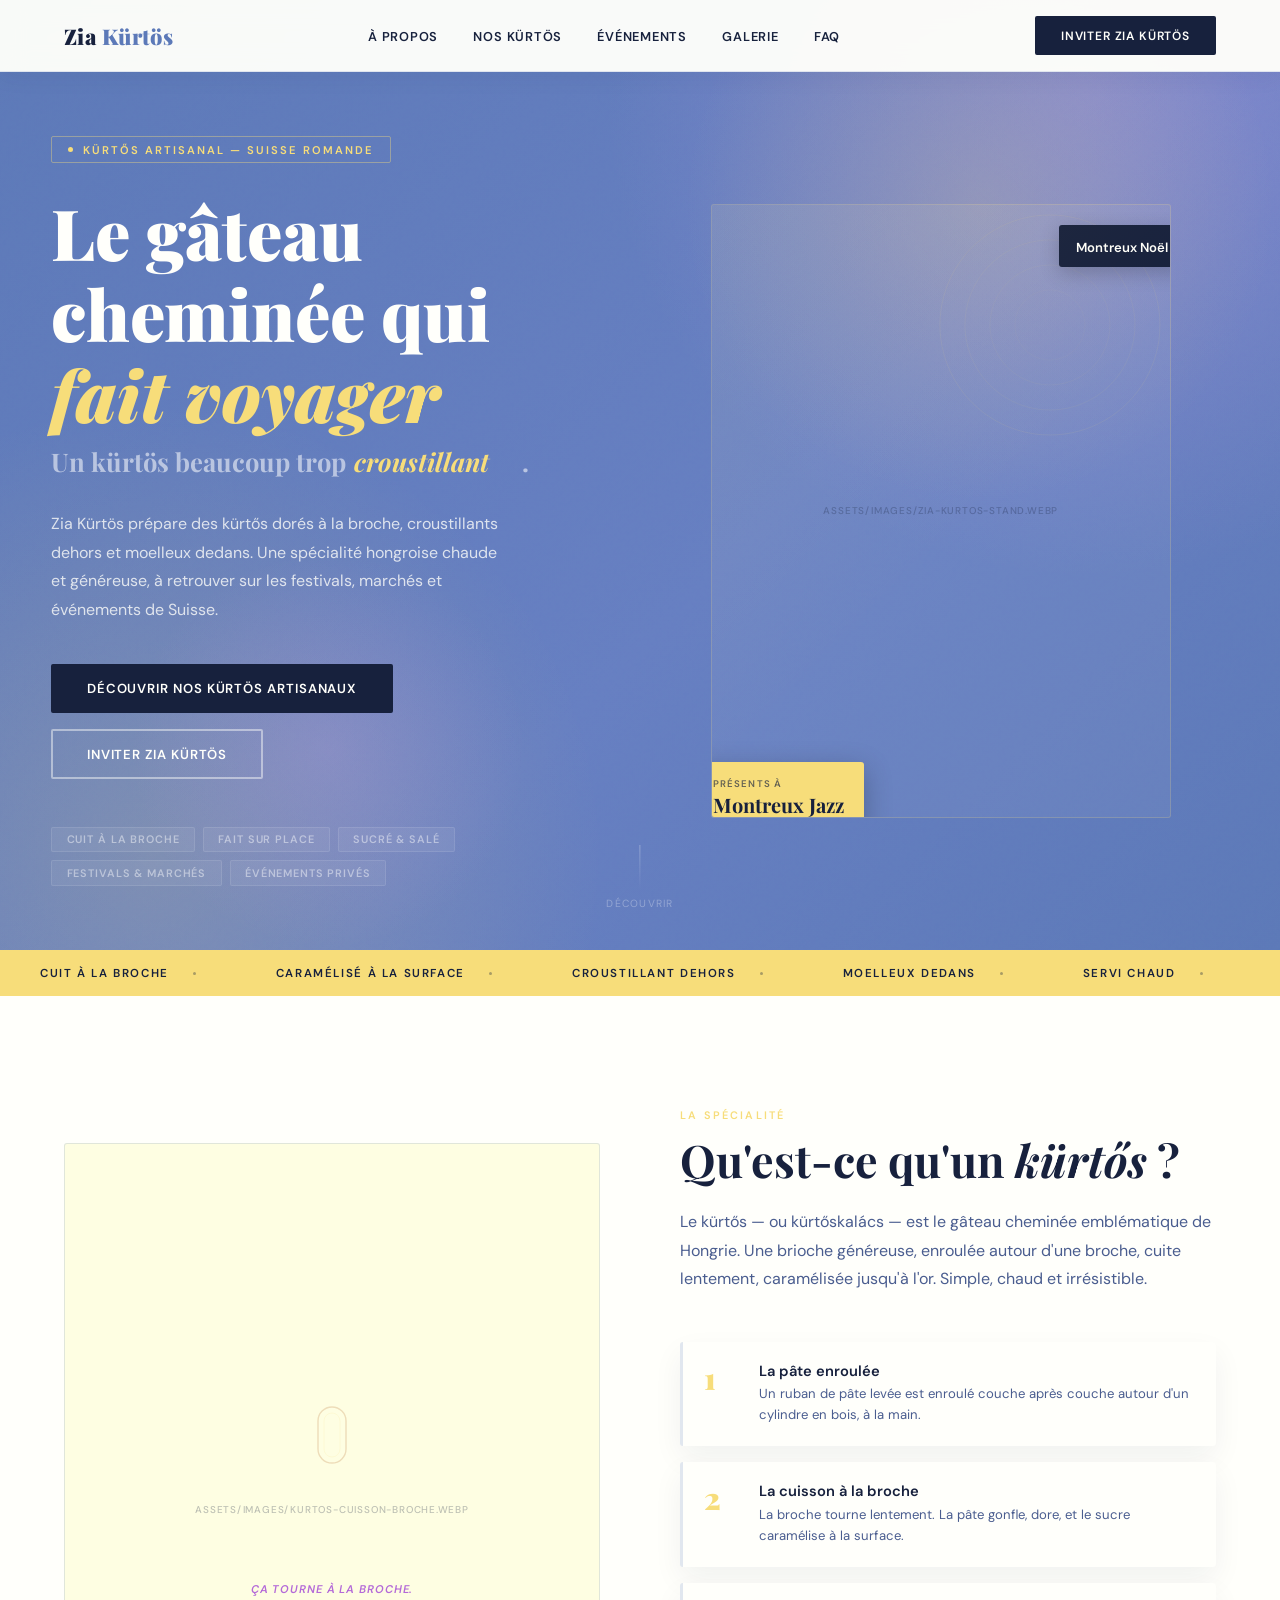
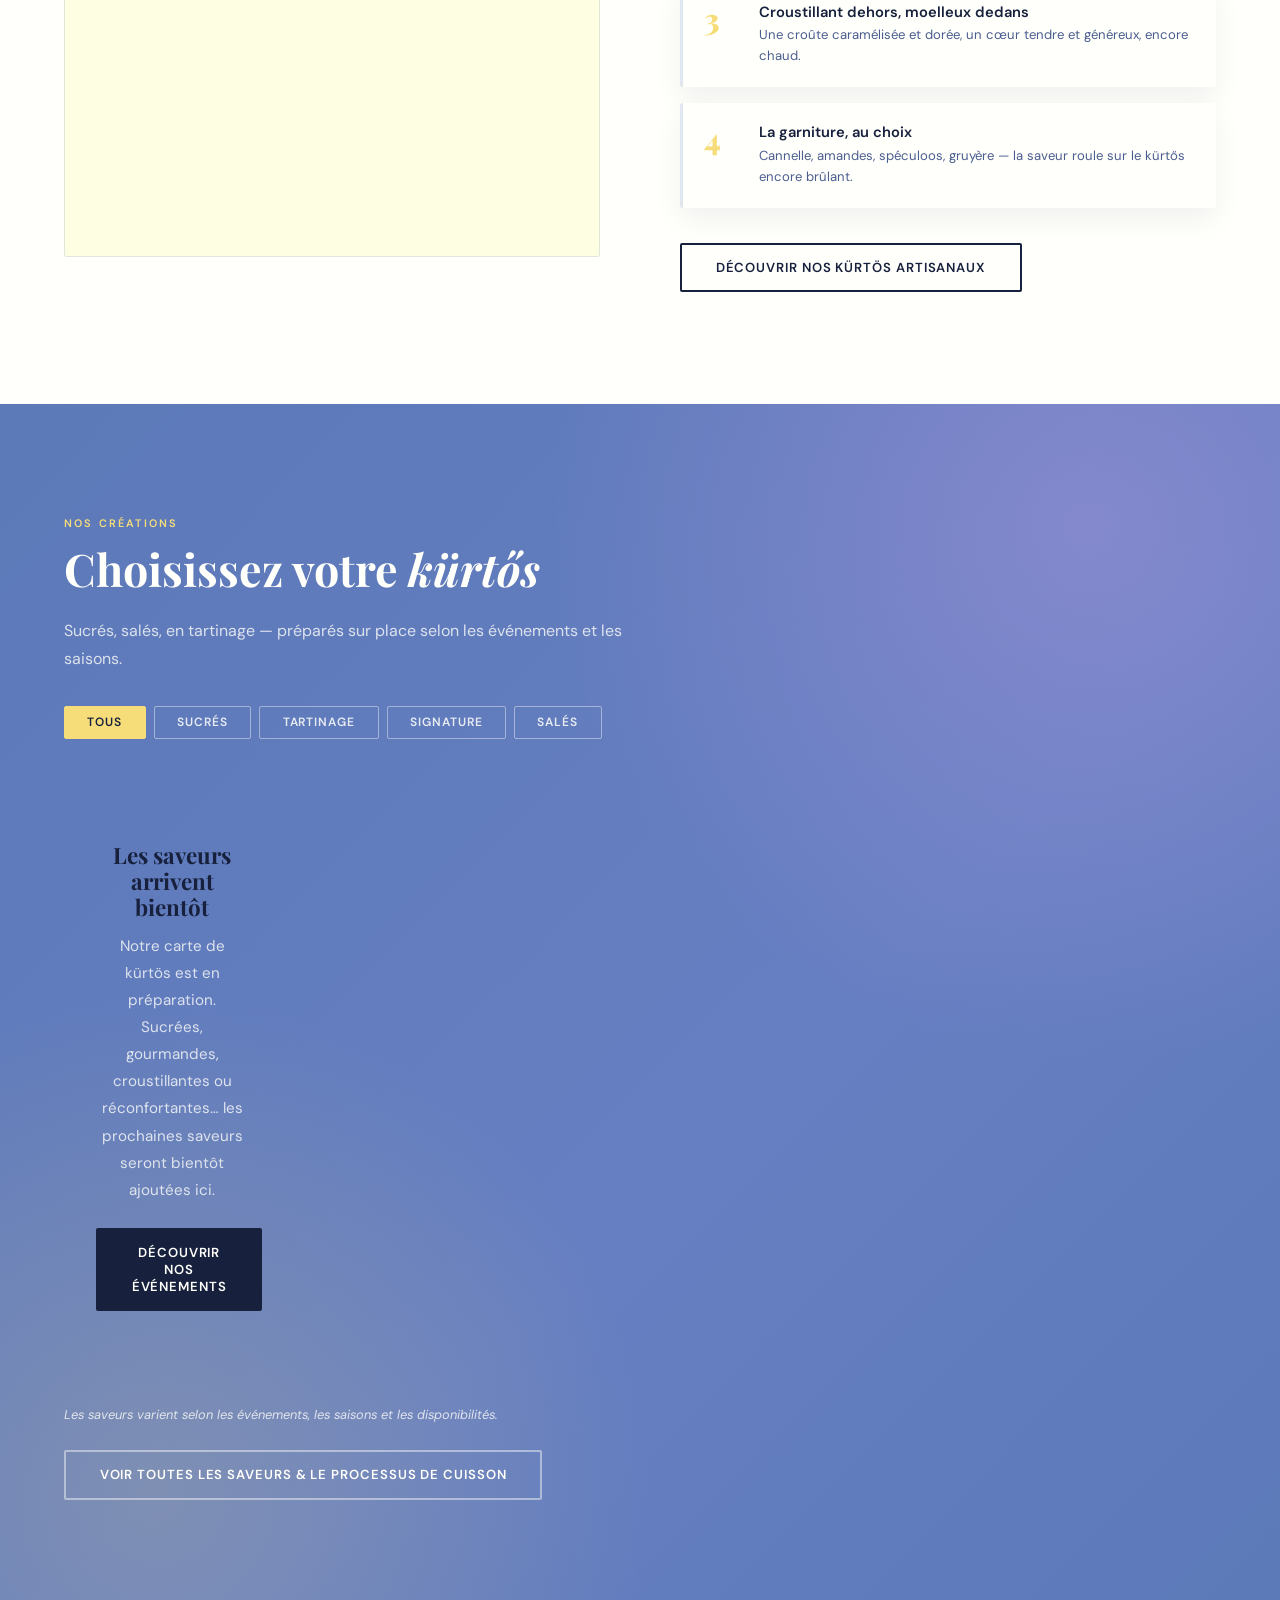
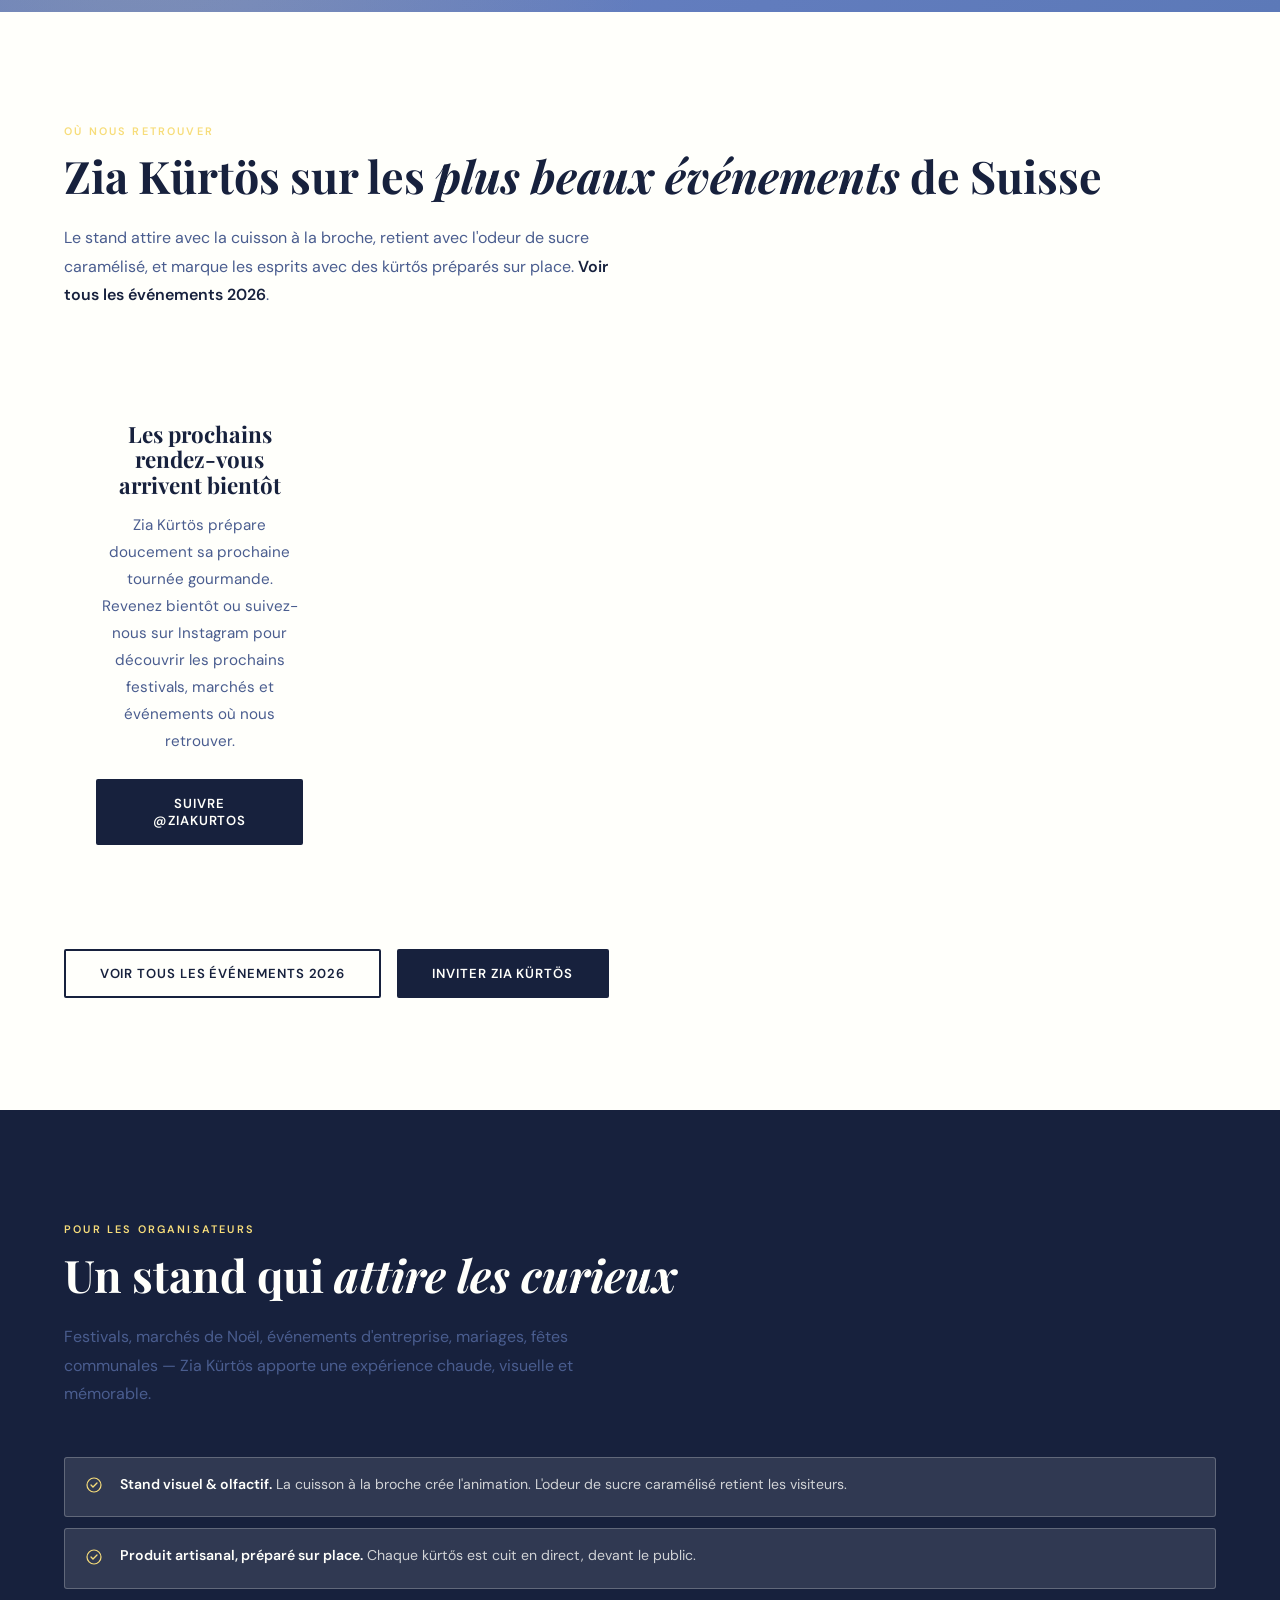
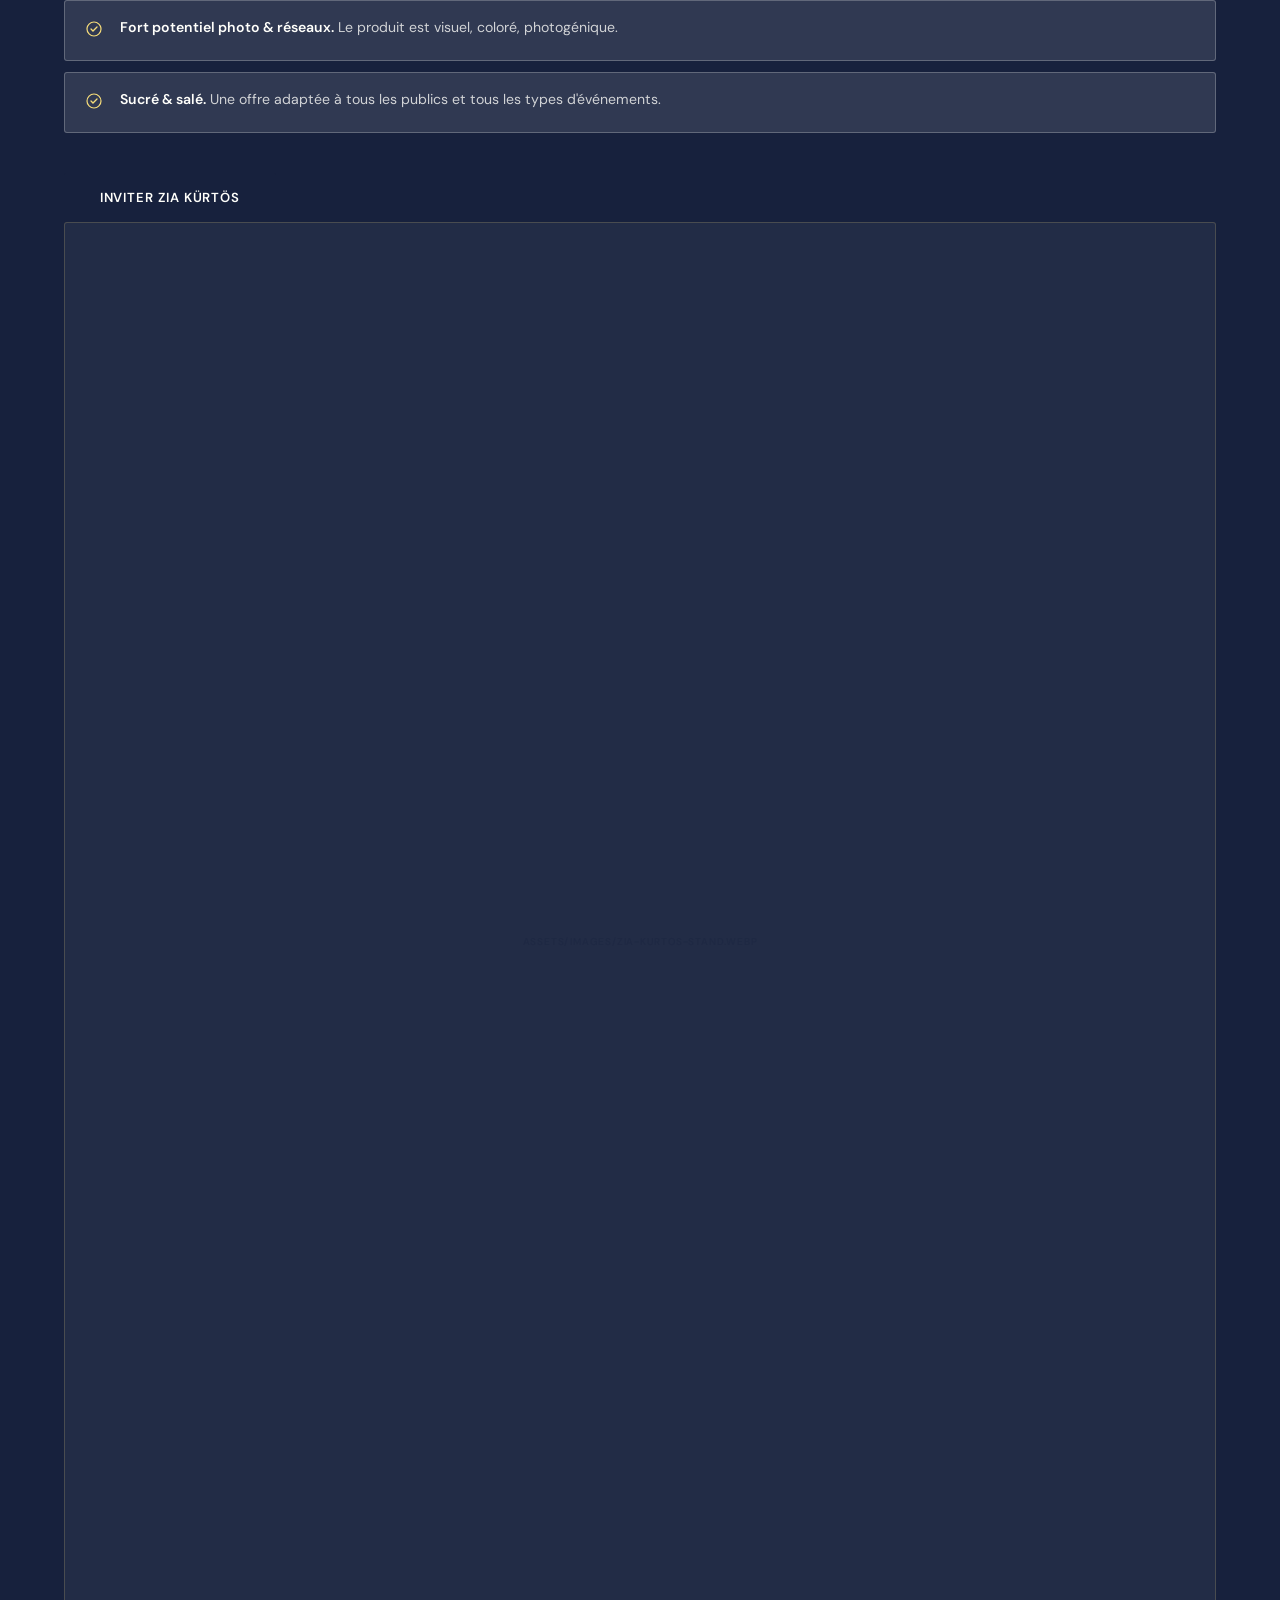
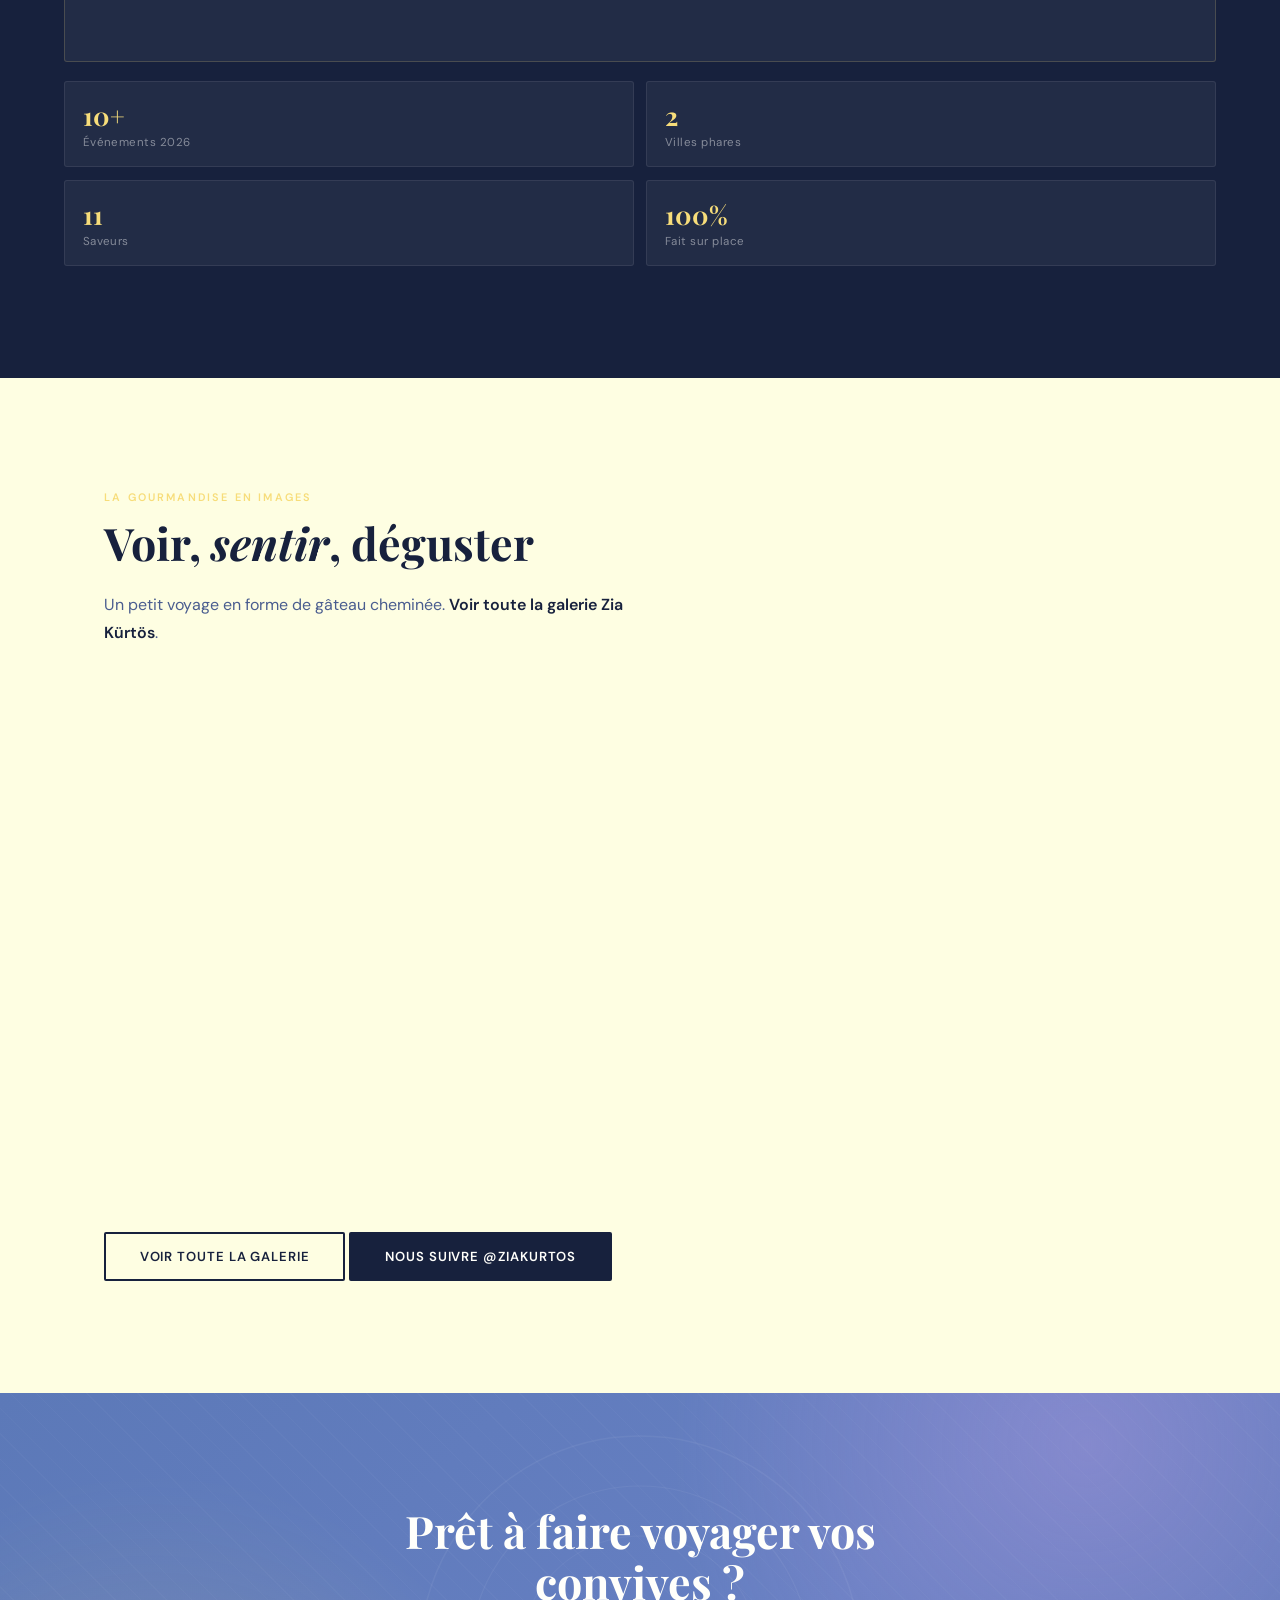
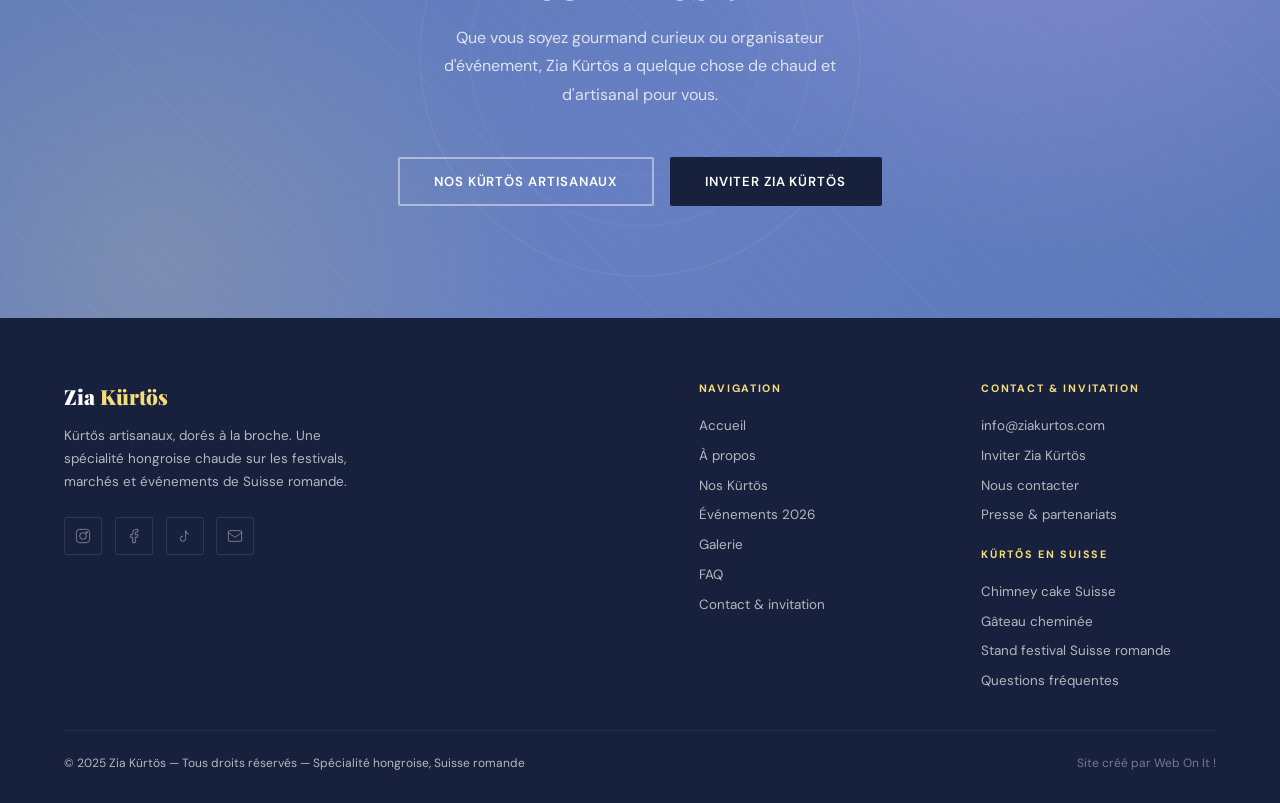
==== commit 6a5eb7aa: "Update index.html" ====
--- a/index.html
+++ b/index.html
@@ -291,24 +291,11 @@
     <!-- ★ Conteneur injecté par main.js → renderGalleryMosaic() ★ -->
     <div id="galleryMosaic" class="gallery-mosaic reveal"></div>
 
-    <div style="margin-top:2.5rem">
+    <div class="gallery-actions reveal">
       <a href="galerie.html" class="btn btn-secondary">Voir toute la galerie</a>
-    </div>
-  </div>
-</section>
-
-<!-- ━━ INSTAGRAM — conteneur dynamique CMS ━━ -->
-<section class="insta-section" aria-labelledby="insta-title">
-  <span class="s-label">Réseaux sociaux</span>
-  <h2 id="insta-title">Suivez Zia Kürtös sur <em>Instagram</em></h2>
-  <p>Retrouvez les coulisses, les prochains événements et les kürtős du moment.</p>
-
-  <!-- ★ Conteneur injecté par main.js → renderInstagramPreview() ★ -->
-  <div id="instaGrid" class="insta-grid" aria-label="Aperçu Instagram Zia Kürtös"></div>
-
-  <a href="https://www.instagram.com/ziakurtos/" target="_blank" rel="noopener noreferrer"
-     class="btn" style="background:rgba(255,255,255,.12);color:var(--blanc);border:2px solid rgba(255,255,255,.25)"
-     data-instagram>Suivre @ziakurtos</a>
+      <a href="https://www.instagram.com/ziakurtos/" target="_blank" rel="noopener noreferrer" class="btn btn-primary" data-instagram>Nous suivre @ziakurtos</a>
+    </div>
+  </div>
 </section>
 
 <!-- ━━ CTA FINAL ━━ -->
--- a/assets/css/styles.css
+++ b/assets/css/styles.css
@@ -4,51 +4,45 @@
    Généré manuellement — Ne pas supprimer les variables de thème.
    ───────────────────────────────────────────────────────────────────────────── */
 
-/* ══ THÈME ÉTÉ (défaut) ══════════════════════════════════════════════════════
-   Ambiance : lumineuse, gourmande, foodtruck, festival, pastel, familiale.
-   ─────────────────────────────────────────────────────────────────────────── */
+/* ══ THÈME ÉTÉ (défaut) ══════════════════════════════════════════════════════ */
 :root,
 [data-theme="summer"] {
   --creme:  #FEFEE2;
   --beige:  #FFFFC1;
   --dore:   #F7DD7A;
-  --caramel:#B66A2C;
+  --caramel:#E3AAF2;
   --brun:   #17213D;
-  --sapin:  #557A3B;
-  --rouge:  #C98FBE;
-  --rouge2: #B678AA;
+  --sapin:  #5C79B8;
+  --rouge:  #E3AAF2;
+  --rouge2: #C886E8;
   --blanc:  #FFFFFB;
-  --texte:  #2C1810;
-  --gris:   #6B4435;
-
-  /* Semantic aliases */
+  --texte:  #17213D;
+  --gris:   #4A5D8F;
+
   --color-bg:             #FEFEE2;
   --color-bg-soft:        #FFFFC1;
   --color-bg-card:        #FFFFFB;
   --color-primary:        #17213D;
   --color-primary-hover:  #0F172D;
   --color-accent:         #F7DD7A;
-  --color-accent-strong:  #E8C85C;
-  --color-secondary:      #C98FBE;
-  --color-secondary-hover:#B678AA;
-  --color-text:           #2C1810;
-  --color-text-soft:      #6B4435;
-  --color-caramel:        #B66A2C;
-  --color-green:          #557A3B;
+  --color-accent-strong:  #F2C94C;
+  --color-secondary:      #E3AAF2;
+  --color-secondary-hover:#C886E8;
+  --color-text:           #17213D;
+  --color-text-soft:      #4A5D8F;
+  --color-caramel:        #E3AAF2;
+  --color-green:          #5C79B8;
   --color-footer:         #17213D;
-  --color-footer-text:    rgba(255,255,251,.72);
-  --color-border:         rgba(74,43,26,.12);
-  --color-shadow:         rgba(23,33,61,.12);
-
-  /* Hero bg */
-  --hero-bg: #557A3B;
+  --color-footer-text:    rgba(255,255,251,.78);
+  --color-border:         rgba(92,121,184,.18);
+  --color-shadow:         rgba(23,33,61,.14);
+
+  --hero-bg: #5C79B8;
   --nav-bg:  rgba(254,254,226,.96);
-  --nav-border: rgba(182,106,44,.1);
-}
-
-/* ══ THÈME HIVER ═════════════════════════════════════════════════════════════
-   Ambiance : Noël, cannelle, caramel, chalet, rouge profond, doré, vert sapin.
-   ─────────────────────────────────────────────────────────────────────────── */
+  --nav-border: rgba(92,121,184,.14);
+}
+
+/* ══ THÈME HIVER ═════════════════════════════════════════════════════════════ */
 [data-theme="winter"] {
   --creme:  #FFF6E8;
   --beige:  #EAD7B7;
@@ -160,7 +154,6 @@
 }
 .burger span { width: 24px; height: 2px; background: var(--texte); border-radius: 2px; display: block; transition: all .3s; }
 
-/* Mobile menu overlay */
 .mobile-menu {
   display: none; position: fixed; inset: 0;
   background: var(--creme); z-index: 199;
@@ -203,7 +196,7 @@
   position: absolute; border-radius: 50%; pointer-events: none; z-index: 0;
 }
 .hero-glow  { width: 600px; height: 600px; background: radial-gradient(circle, rgba(247,221,122,.18) 0%, transparent 70%); top: -10%; right: 0; }
-.hero-glow2 { width: 400px; height: 400px; background: radial-gradient(circle, rgba(201,143,190,.12) 0%, transparent 70%); bottom: 0; left: 10%; }
+.hero-glow2 { width: 400px; height: 400px; background: radial-gradient(circle, rgba(227,170,242,.18) 0%, transparent 70%); bottom: 0; left: 10%; }
 .hero-content { position: relative; z-index: 2; padding: 4rem 4% 4rem 8%; }
 .hero-label {
   display: inline-flex; align-items: center; gap: .6rem; font-size: .7rem; font-weight: 600;
@@ -285,7 +278,7 @@
 .marquee-bar-red  .marquee-sep { background: rgba(255,255,255,.4); }
 .marquee-bar-gold .marquee-sep { background: rgba(74,43,26,.35); }
 
-/* ══ STEPS (cuisson) ═════════════════════════════════════════════════════════ */
+/* ══ STEPS ═══════════════════════════════════════════════════════════════════ */
 .steps          { display: flex; flex-direction: column; gap: 1rem; margin-top: 2.5rem; }
 .step           {
   display: flex; gap: 1.2rem; align-items: flex-start;
@@ -300,64 +293,60 @@
 .microcopy      { display: inline-block; font-size: .7rem; font-weight: 600; letter-spacing: .08em; text-transform: uppercase; color: var(--caramel); font-style: italic; margin-top: 2rem; }
 
 /* ══ SAVEUR CARDS ════════════════════════════════════════════════════════════ */
-.saveurs        { background: var(--sapin); }
+.saveurs { background: var(--sapin); }
 .saveurs .s-label { color: var(--dore); }
 .saveurs .s-title { color: var(--blanc); }
-.saveurs .s-intro { color: rgba(255,255,255,.6); margin-bottom: 2rem; }
+.saveurs .s-intro { color: rgba(255,255,251,.76); margin-bottom: 2rem; }
 .saveurs-tabs, .filter-bar {
   display: flex; gap: .5rem; flex-wrap: wrap; margin-bottom: 2.5rem;
 }
 .tab-btn, .filter-btn {
   font-family: 'DM Sans', sans-serif; padding: .48rem 1.4rem; border-radius: 2px;
-  border: 1.5px solid rgba(255,255,255,.2); background: transparent;
-  color: rgba(255,255,255,.55); font-size: .75rem; letter-spacing: .08em;
+  border: 1.5px solid rgba(255,255,251,.34); background: transparent;
+  color: rgba(255,255,251,.82); font-size: .75rem; letter-spacing: .08em;
   text-transform: uppercase; font-weight: 600; cursor: pointer; transition: all .2s;
 }
 .tab-btn.active, .tab-btn:hover,
 .filter-btn.active, .filter-btn:hover {
   background: var(--dore); border-color: var(--dore); color: var(--brun);
 }
-.saveurs-grid   {
+.saveurs-grid {
   display: grid; grid-template-columns: repeat(auto-fill, minmax(195px, 1fr)); gap: 1.1rem;
 }
-.saveur-card    {
-  background: rgba(255,255,255,.05); border: 1px solid rgba(255,255,255,.09);
+.saveur-card {
+  background: rgba(255,255,251,.11); border: 1px solid rgba(255,255,251,.20);
   border-radius: 3px; padding: 1.5rem 1.3rem 1.3rem;
   transition: all .3s; cursor: pointer; position: relative; overflow: hidden;
-  transform-origin: center bottom;
+  transform-origin: center bottom; box-shadow: 0 10px 26px rgba(23,33,61,.08);
 }
 .saveur-card::before {
   content: ''; position: absolute; inset: 0;
-  background: linear-gradient(135deg, rgba(247,221,122,.14) 0%, transparent 60%);
+  background: linear-gradient(135deg, rgba(247,221,122,.22) 0%, rgba(227,170,242,.14) 55%, transparent 82%);
   opacity: 0; transition: opacity .3s;
 }
-.saveur-card:hover { border-color: rgba(247,221,122,.5); transform: translateY(-5px) rotate(.4deg); box-shadow: 0 12px 32px rgba(0,0,0,.2); }
+.saveur-card:hover { border-color: rgba(247,221,122,.65); transform: translateY(-5px) rotate(.4deg); box-shadow: 0 14px 34px rgba(23,33,61,.18); }
 .saveur-card:hover::before { opacity: 1; }
-.saveur-card.is-upcoming { opacity: .7; }
-.saveur-reveal  {
+.saveur-card.is-upcoming { opacity: .78; }
+.saveur-reveal {
   position: absolute; bottom: 0; left: 0; right: 0; padding: .7rem 1rem;
-  background: rgba(247,221,122,.15); border-top: 1px solid rgba(247,221,122,.2);
-  font-size: .72rem; color: var(--dore); font-weight: 500;
+  background: rgba(247,221,122,.22); border-top: 1px solid rgba(247,221,122,.32);
+  font-size: .72rem; color: var(--blanc); font-weight: 500;
   transform: translateY(100%); transition: transform .3s; letter-spacing: .03em;
 }
 .saveur-card:hover .saveur-reveal { transform: translateY(0); }
-.saveur-tag     { font-size: .6rem; letter-spacing: .12em; text-transform: uppercase; padding: .2rem .65rem; border-radius: 2px; margin-bottom: .9rem; display: inline-block; font-weight: 600; }
-.tag-sucre      { background: rgba(247,221,122,.2); color: var(--dore); }
-.tag-tartinage  { background: rgba(201,143,190,.2); color: #D4A0CB; border: 1px solid rgba(201,143,190,.25); }
-.tag-signature  { background: rgba(247,221,122,.28); color: var(--dore); border: 1px solid rgba(247,221,122,.3); }
-.tag-sale       { background: rgba(126,191,170,.1); color: #7EBFAA; border: 1px solid rgba(126,191,170,.2); }
-.tag-saisonnier { background: rgba(255,255,255,.08); color: rgba(255,255,255,.5); border: 1px dashed rgba(255,255,255,.2); }
-.tag-upcoming   { background: rgba(255,255,255,.05); color: rgba(255,255,255,.35); border: 1px dashed rgba(255,255,255,.15); }
-.saveur-badge   { position: absolute; top: .9rem; right: .9rem; font-size: .55rem; font-weight: 700; letter-spacing: .1em; text-transform: uppercase; padding: .2rem .5rem; border-radius: 2px; }
-.badge-classique    { background: rgba(255,255,255,.08); color: rgba(255,255,255,.4); }
-.badge-signature    { background: rgba(247,221,122,.25); color: var(--dore); }
-.badge-gourmand     { background: rgba(201,143,190,.2); color: #D4A0CB; }
-.badge-reconfortant { background: rgba(182,106,44,.2); color: var(--caramel); }
-.badge-saisonnier   { background: rgba(255,255,255,.06); color: rgba(255,255,255,.35); }
-.badge-salé         { background: rgba(126,191,170,.12); color: #7EBFAA; }
-.saveur-card h3 { color: var(--blanc); font-size: .95rem; margin-bottom: .35rem; }
-.saveur-card p  { font-size: .78rem; color: rgba(255,255,255,.45); line-height: 1.5; }
-.upcoming-note  { font-size: .7rem; color: rgba(255,255,255,.35); font-style: italic; margin-top: .4rem; }
+.saveur-tag { font-size: .6rem; letter-spacing: .12em; text-transform: uppercase; padding: .2rem .65rem; border-radius: 2px; margin-bottom: .9rem; display: inline-block; font-weight: 700; }
+.tag-sucre { background: rgba(247,221,122,.32); color: var(--dore); border: 1px solid rgba(247,221,122,.34); }
+.tag-tartinage { background: rgba(227,170,242,.25); color: #FFD6FF; border: 1px solid rgba(227,170,242,.42); }
+.tag-signature { background: rgba(255,255,251,.18); color: var(--blanc); border: 1px solid rgba(255,255,251,.28); }
+.tag-sale { background: rgba(23,33,61,.24); color: #EAF0FF; border: 1px solid rgba(255,255,251,.24); }
+.saveur-badge { position: absolute; top: .9rem; right: .9rem; font-size: .55rem; font-weight: 700; letter-spacing: .1em; text-transform: uppercase; padding: .2rem .5rem; border-radius: 2px; }
+.badge-classique { background: rgba(255,255,251,.14); color: rgba(255,255,251,.72); }
+.badge-signature { background: rgba(247,221,122,.30); color: var(--dore); }
+.badge-gourmand { background: rgba(227,170,242,.24); color: #FFD6FF; }
+.badge-reconfortant { background: rgba(255,255,251,.14); color: rgba(255,255,251,.78); }
+.saveur-card h3 { color: var(--blanc); font-size: .95rem; margin-bottom: .35rem; position: relative; z-index: 1; }
+.saveur-card p { font-size: .78rem; color: rgba(255,255,251,.68); line-height: 1.5; position: relative; z-index: 1; }
+.upcoming-note { font-size: .7rem; color: rgba(255,255,251,.62); font-style: italic; margin-top: .4rem; }
 
 /* ══ EVENT CARDS — home ══════════════════════════════════════════════════════ */
 .events-grid    { display: grid; grid-template-columns: repeat(auto-fill, minmax(265px, 1fr)); gap: 1.4rem; }
@@ -376,13 +365,13 @@
 .event-card:hover .event-card-arrow { gap: .7rem; }
 .event-card.featured { border-left: 3px solid var(--dore); }
 
-/* ══ EVENT CARDS — page (horizontal) ════════════════════════════════════════ */
+/* ══ EVENT CARDS — page ═════════════════════════════════════════════════════ */
 .events-list    { display: flex; flex-direction: column; gap: 1.5rem; margin-top: 3rem; }
 .event-card-h   { background: var(--creme); border-radius: 3px; border: 1px solid var(--color-border); overflow: hidden; display: grid; grid-template-columns: 260px 1fr; transition: all .3s; }
-.event-card-h:hover { transform: translateY(-4px); box-shadow: 0 16px 40px var(--color-shadow); border-color: rgba(182,106,44,.3); }
+.event-card-h:hover { transform: translateY(-4px); box-shadow: 0 16px 40px var(--color-shadow); border-color: rgba(92,121,184,.32); }
 .event-card-h.featured { border-left: 4px solid var(--dore); }
 .event-img      { background: var(--beige); display: flex; flex-direction: column; align-items: center; justify-content: center; gap: .7rem; padding: 1.5rem; position: relative; overflow: hidden; min-height: 200px; }
-.event-img::after { content: ''; position: absolute; inset: 0; background: linear-gradient(135deg,rgba(182,106,44,.08) 0%,transparent 60%); pointer-events: none; }
+.event-img::after { content: ''; position: absolute; inset: 0; background: linear-gradient(135deg,rgba(92,121,184,.10) 0%,rgba(227,170,242,.12) 60%,transparent 100%); pointer-events: none; }
 .event-img img  { position: absolute; inset: 0; width: 100%; height: 100%; object-fit: cover; }
 .event-card-h .event-body { padding: 1.8rem 2rem; }
 .event-header   { display: flex; align-items: flex-start; justify-content: space-between; gap: 1rem; margin-bottom: .6rem; flex-wrap: wrap; }
@@ -400,7 +389,7 @@
 /* ══ SEASON FILTER ═══════════════════════════════════════════════════════════ */
 .season-filter  { background: var(--blanc); padding: 1.5rem 5%; border-bottom: 1px solid var(--color-border); position: sticky; top: 72px; z-index: 100; }
 .season-filter-inner { max-width: 1200px; margin: 0 auto; display: flex; gap: .5rem; flex-wrap: wrap; align-items: center; }
-.season-label   { font-size: .65rem; font-weight: 700; letter-spacing: .14em; text-transform: uppercase; color: var(--caramel); margin-right: .5rem; }
+.season-label   { font-size: .65rem; font-weight: 700; letter-spacing: .14em; text-transform: uppercase; color: #B46AD8; margin-right: .5rem; }
 .season-pill    { font-size: .72rem; font-weight: 600; letter-spacing: .06em; text-transform: uppercase; padding: .38rem 1.2rem; border-radius: 20px; border: 1.5px solid var(--color-border); background: transparent; color: var(--gris); cursor: pointer; transition: all .2s; }
 .season-pill:hover, .season-pill.active { background: var(--dore); border-color: var(--dore); color: var(--brun); }
 .event-count    { margin-left: auto; font-size: .72rem; color: var(--gris); font-weight: 500; }
@@ -431,7 +420,6 @@
 .masonry-item:hover .item-label, .masonry-item:hover .item-cat { opacity: 1; transform: translateY(0); }
 .polaroid-caption { font-size: .72rem; color: var(--gris); text-align: center; font-style: italic; padding-top: .3rem; }
 
-/* Gallery mosaic (home) */
 .gallery-mosaic { display: grid; grid-template-columns: 2fr 1fr 1fr; grid-template-rows: 260px 260px; gap: 1rem; margin-top: 3rem; }
 .gm-item        { background: var(--blanc); border-radius: 3px; border: 1px solid var(--color-border); overflow: hidden; display: flex; flex-direction: column; align-items: center; justify-content: center; gap: .6rem; position: relative; cursor: pointer; transition: all .3s; }
 .gm-item:hover  { transform: scale(1.02); box-shadow: 0 12px 32px var(--color-shadow); }
@@ -527,7 +515,6 @@
   color: rgba(255,255,255,.4); text-decoration: none; transition: all .2s;
 }
 .footer-socials a:hover { border-color: var(--dore); color: var(--dore); }
-/* TikTok hidden by default — shown by main.js if tiktok_url set */
 [data-tiktok]   { display: none; }
 .footer-col h4  { font-family: 'DM Sans', sans-serif; font-size: .67rem; font-weight: 700; letter-spacing: .16em; text-transform: uppercase; color: var(--dore); margin-bottom: 1.2rem; }
 .footer-col ul  { list-style: none; display: flex; flex-direction: column; gap: .55rem; }
@@ -599,3 +586,832 @@
 }
 
 @media (max-width: 480px) { .masonry { columns: 1; } }
+
+/* ════════════════════════════════════════════════════════════════════════════
+   THEME ETE FINAL — Zia Kürtös
+   Bleu-violet / jaune pale / rose / blanc
+   Ce bloc doit rester tout en bas de styles.css
+   ════════════════════════════════════════════════════════════════════════════ */
+
+html[data-theme="summer"],
+body[data-theme="summer"],
+body.theme-summer,
+[data-theme="summer"] {
+  --creme: #FFFFFB;
+  --beige: #FEFEE2;
+  --dore: #F7DD7A;
+  --caramel: #E3AAF2;
+  --brun: #17213D;
+  --sapin: #5C79B8;
+  --rouge: #E3AAF2;
+  --rouge2: #C886E8;
+  --blanc: #FFFFFB;
+  --texte: #17213D;
+  --gris: #4A5D8F;
+
+  --color-bg: #FFFFFB;
+  --color-bg-soft: #FEFEE2;
+  --color-bg-card: #FFFFFB;
+  --color-primary: #17213D;
+  --color-primary-hover: #0F172D;
+  --color-accent: #F7DD7A;
+  --color-accent-strong: #F2C94C;
+  --color-secondary: #E3AAF2;
+  --color-secondary-hover: #C886E8;
+  --color-text: #17213D;
+  --color-text-soft: #4A5D8F;
+  --color-caramel: #E3AAF2;
+  --color-green: #5C79B8;
+  --color-footer: #17213D;
+  --color-footer-text: rgba(255,255,251,.78);
+  --color-border: rgba(92,121,184,.18);
+  --color-shadow: rgba(23,33,61,.14);
+
+  --hero-bg: #5C79B8;
+  --nav-bg: rgba(255,255,251,.96);
+  --nav-border: rgba(92,121,184,.16);
+}
+
+/* Fond général été */
+html[data-theme="summer"] body,
+body.theme-summer {
+  background: #FFFFFB !important;
+  color: #17213D !important;
+}
+
+/* Navigation */
+html[data-theme="summer"] nav,
+body.theme-summer nav {
+  background: rgba(255,255,251,.96) !important;
+  border-bottom: 1px solid rgba(92,121,184,.16) !important;
+  box-shadow: 0 4px 24px rgba(23,33,61,.06) !important;
+}
+
+html[data-theme="summer"] .nav-logo,
+html[data-theme="summer"] .nav-links a,
+body.theme-summer .nav-logo,
+body.theme-summer .nav-links a {
+  color: #17213D !important;
+}
+
+html[data-theme="summer"] .nav-logo span,
+html[data-theme="summer"] .nav-links a:hover,
+html[data-theme="summer"] .nav-links a[aria-current="page"],
+body.theme-summer .nav-logo span,
+body.theme-summer .nav-links a:hover,
+body.theme-summer .nav-links a[aria-current="page"] {
+  color: #5C79B8 !important;
+}
+
+html[data-theme="summer"] .nav-links a::after,
+body.theme-summer .nav-links a::after {
+  background: #5C79B8 !important;
+}
+
+html[data-theme="summer"] .burger span,
+body.theme-summer .burger span {
+  background: #17213D !important;
+}
+
+/* Heroes + sections foncées */
+html[data-theme="summer"] .hero,
+html[data-theme="summer"] .page-hero,
+html[data-theme="summer"] .hero-left,
+html[data-theme="summer"] .saveurs,
+html[data-theme="summer"] .dark-section,
+html[data-theme="summer"] .section-dark,
+html[data-theme="summer"] .quote-section,
+html[data-theme="summer"] .types,
+html[data-theme="summer"] .gallery-section,
+html[data-theme="summer"] .filter-bar,
+html[data-theme="summer"] .gallery-filter-bar,
+html[data-theme="summer"] .insta-section,
+html[data-theme="summer"] .organisateurs,
+html[data-theme="summer"] .organizers,
+html[data-theme="summer"] .organizer-section,
+html[data-theme="summer"] .invite-section,
+html[data-theme="summer"] .devis,
+html[data-theme="summer"] .cta-section,
+html[data-theme="summer"] .cta-final,
+html[data-theme="summer"] .faq-cta,
+body.theme-summer .hero,
+body.theme-summer .page-hero,
+body.theme-summer .hero-left,
+body.theme-summer .saveurs,
+body.theme-summer .dark-section,
+body.theme-summer .section-dark,
+body.theme-summer .quote-section,
+body.theme-summer .types,
+body.theme-summer .gallery-section,
+body.theme-summer .filter-bar,
+body.theme-summer .gallery-filter-bar,
+body.theme-summer .insta-section,
+body.theme-summer .organisateurs,
+body.theme-summer .organizers,
+body.theme-summer .organizer-section,
+body.theme-summer .invite-section,
+body.theme-summer .devis,
+body.theme-summer .cta-section,
+body.theme-summer .cta-final,
+body.theme-summer .faq-cta {
+  background:
+    radial-gradient(circle at 85% 10%, rgba(227,170,242,.25) 0%, transparent 35%),
+    radial-gradient(circle at 12% 90%, rgba(247,221,122,.18) 0%, transparent 32%),
+    linear-gradient(135deg, #5C79B8 0%, #667FC2 58%, #5C79B8 100%) !important;
+  color: #FFFFFB !important;
+}
+
+/* Partie droite de la page contact */
+html[data-theme="summer"] .hero-right,
+body.theme-summer .hero-right {
+  background: #FFFFFB !important;
+  color: #17213D !important;
+}
+
+/* Sections claires */
+html[data-theme="summer"] main,
+html[data-theme="summer"] .univers,
+html[data-theme="summer"] .origine,
+html[data-theme="summer"] .sens,
+html[data-theme="summer"] .valeurs,
+html[data-theme="summer"] .events-presences,
+html[data-theme="summer"] .festival-timeline,
+html[data-theme="summer"] .season-filter,
+html[data-theme="summer"] .cat-nav,
+html[data-theme="summer"] .faq-section,
+html[data-theme="summer"] .avantages-section,
+html[data-theme="summer"] .stats-strip,
+html[data-theme="summer"] .split-section,
+html[data-theme="summer"] .white-section,
+html[data-theme="summer"] .plain-section,
+html[data-theme="summer"] .about-section,
+html[data-theme="summer"] .speciality-section,
+html[data-theme="summer"] .process-section,
+html[data-theme="summer"] .contact-section,
+html[data-theme="summer"] .content-section,
+html[data-theme="summer"] .kurtos-section,
+body.theme-summer main,
+body.theme-summer .univers,
+body.theme-summer .origine,
+body.theme-summer .sens,
+body.theme-summer .valeurs,
+body.theme-summer .events-presences,
+body.theme-summer .festival-timeline,
+body.theme-summer .season-filter,
+body.theme-summer .cat-nav,
+body.theme-summer .faq-section,
+body.theme-summer .avantages-section,
+body.theme-summer .stats-strip,
+body.theme-summer .split-section,
+body.theme-summer .white-section,
+body.theme-summer .plain-section,
+body.theme-summer .about-section,
+body.theme-summer .speciality-section,
+body.theme-summer .process-section,
+body.theme-summer .contact-section,
+body.theme-summer .content-section,
+body.theme-summer .kurtos-section {
+  background: #FFFFFB !important;
+  color: #17213D !important;
+}
+
+/* Textes sur fond bleu-violet */
+html[data-theme="summer"] .hero h1,
+html[data-theme="summer"] .hero h2,
+html[data-theme="summer"] .page-hero h1,
+html[data-theme="summer"] .page-hero h2,
+html[data-theme="summer"] .hero-left h1,
+html[data-theme="summer"] .saveurs h1,
+html[data-theme="summer"] .saveurs h2,
+html[data-theme="summer"] .quote-section h2,
+html[data-theme="summer"] .quote-section blockquote p,
+html[data-theme="summer"] .types h2,
+html[data-theme="summer"] .gallery-section h1,
+html[data-theme="summer"] .gallery-section h2,
+html[data-theme="summer"] .insta-section h2,
+html[data-theme="summer"] .organisateurs h2,
+html[data-theme="summer"] .organizers h2,
+html[data-theme="summer"] .organizer-section h2,
+html[data-theme="summer"] .invite-section h2,
+html[data-theme="summer"] .devis h2,
+html[data-theme="summer"] .cta-section h2,
+html[data-theme="summer"] .cta-final h2,
+html[data-theme="summer"] .faq-cta h2,
+body.theme-summer .hero h1,
+body.theme-summer .hero h2,
+body.theme-summer .page-hero h1,
+body.theme-summer .page-hero h2,
+body.theme-summer .hero-left h1,
+body.theme-summer .saveurs h1,
+body.theme-summer .saveurs h2,
+body.theme-summer .quote-section h2,
+body.theme-summer .quote-section blockquote p,
+body.theme-summer .types h2,
+body.theme-summer .gallery-section h1,
+body.theme-summer .gallery-section h2,
+body.theme-summer .insta-section h2,
+body.theme-summer .organisateurs h2,
+body.theme-summer .organizers h2,
+body.theme-summer .organizer-section h2,
+body.theme-summer .invite-section h2,
+body.theme-summer .devis h2,
+body.theme-summer .cta-section h2,
+body.theme-summer .cta-final h2,
+body.theme-summer .faq-cta h2 {
+  color: #FFFFFB !important;
+}
+
+html[data-theme="summer"] .hero p,
+html[data-theme="summer"] .page-hero p,
+html[data-theme="summer"] .hero-left p,
+html[data-theme="summer"] .saveurs p,
+html[data-theme="summer"] .quote-section p,
+html[data-theme="summer"] .types p,
+html[data-theme="summer"] .gallery-section p,
+html[data-theme="summer"] .insta-section p,
+html[data-theme="summer"] .organisateurs p,
+html[data-theme="summer"] .organizers p,
+html[data-theme="summer"] .organizer-section p,
+html[data-theme="summer"] .invite-section p,
+html[data-theme="summer"] .devis p,
+html[data-theme="summer"] .cta-section p,
+html[data-theme="summer"] .cta-final p,
+html[data-theme="summer"] .faq-cta p,
+body.theme-summer .hero p,
+body.theme-summer .page-hero p,
+body.theme-summer .hero-left p,
+body.theme-summer .saveurs p,
+body.theme-summer .quote-section p,
+body.theme-summer .types p,
+body.theme-summer .gallery-section p,
+body.theme-summer .insta-section p,
+body.theme-summer .organisateurs p,
+body.theme-summer .organizers p,
+body.theme-summer .organizer-section p,
+body.theme-summer .invite-section p,
+body.theme-summer .devis p,
+body.theme-summer .cta-section p,
+body.theme-summer .cta-final p,
+body.theme-summer .faq-cta p {
+  color: rgba(255,255,251,.78) !important;
+}
+
+/* Textes sur fond clair */
+html[data-theme="summer"] .univers h2,
+html[data-theme="summer"] .origine h2,
+html[data-theme="summer"] .sens h2,
+html[data-theme="summer"] .valeurs h2,
+html[data-theme="summer"] .events-presences h2,
+html[data-theme="summer"] .festival-timeline h2,
+html[data-theme="summer"] .faq-section h2,
+html[data-theme="summer"] .avantages-section h2,
+html[data-theme="summer"] .hero-right h2,
+html[data-theme="summer"] .form-title,
+html[data-theme="summer"] .event-card h3,
+html[data-theme="summer"] .event-card-h h3,
+html[data-theme="summer"] .faq-q-text,
+body.theme-summer .univers h2,
+body.theme-summer .origine h2,
+body.theme-summer .sens h2,
+body.theme-summer .valeurs h2,
+body.theme-summer .events-presences h2,
+body.theme-summer .festival-timeline h2,
+body.theme-summer .faq-section h2,
+body.theme-summer .avantages-section h2,
+body.theme-summer .hero-right h2,
+body.theme-summer .form-title,
+body.theme-summer .event-card h3,
+body.theme-summer .event-card-h h3,
+body.theme-summer .faq-q-text {
+  color: #17213D !important;
+}
+
+html[data-theme="summer"] .univers p,
+html[data-theme="summer"] .origine p,
+html[data-theme="summer"] .sens p,
+html[data-theme="summer"] .valeurs p,
+html[data-theme="summer"] .events-presences p,
+html[data-theme="summer"] .festival-timeline p,
+html[data-theme="summer"] .faq-section p,
+html[data-theme="summer"] .avantages-section p,
+html[data-theme="summer"] .hero-right p,
+html[data-theme="summer"] .event-card p,
+html[data-theme="summer"] .event-card-h p,
+body.theme-summer .univers p,
+body.theme-summer .origine p,
+body.theme-summer .sens p,
+body.theme-summer .valeurs p,
+body.theme-summer .events-presences p,
+body.theme-summer .festival-timeline p,
+body.theme-summer .faq-section p,
+body.theme-summer .avantages-section p,
+body.theme-summer .hero-right p,
+body.theme-summer .event-card p,
+body.theme-summer .event-card-h p {
+  color: #4A5D8F !important;
+}
+
+/* Labels */
+html[data-theme="summer"] .s-label,
+html[data-theme="summer"] .ph-label,
+html[data-theme="summer"] .page-hero-label,
+html[data-theme="summer"] .hero-label,
+html[data-theme="summer"] .section-label,
+html[data-theme="summer"] .eyebrow,
+body.theme-summer .s-label,
+body.theme-summer .ph-label,
+body.theme-summer .page-hero-label,
+body.theme-summer .hero-label,
+body.theme-summer .section-label,
+body.theme-summer .eyebrow {
+  color: #F7DD7A !important;
+  border-color: rgba(247,221,122,.38) !important;
+}
+
+html[data-theme="summer"] .event-tag,
+html[data-theme="summer"] .event-dates,
+html[data-theme="summer"] .season-label,
+html[data-theme="summer"] .cat-nav-label,
+html[data-theme="summer"] .event-selector-label,
+html[data-theme="summer"] label,
+html[data-theme="summer"] .related-card-label,
+html[data-theme="summer"] .microcopy,
+body.theme-summer .event-tag,
+body.theme-summer .event-dates,
+body.theme-summer .season-label,
+body.theme-summer .cat-nav-label,
+body.theme-summer .event-selector-label,
+body.theme-summer label,
+body.theme-summer .related-card-label,
+body.theme-summer .microcopy {
+  color: #B46AD8 !important;
+}
+
+/* Cartes claires */
+html[data-theme="summer"] .univers-img,
+html[data-theme="summer"] .origine-block.left,
+html[data-theme="summer"] .sens-card,
+html[data-theme="summer"] .valeur-item,
+html[data-theme="summer"] .event-card,
+html[data-theme="summer"] .event-card-h,
+html[data-theme="summer"] .event-type-card,
+html[data-theme="summer"] .avantage-card,
+html[data-theme="summer"] .related-card,
+html[data-theme="summer"] .faq-item,
+html[data-theme="summer"] .step,
+html[data-theme="summer"] .contact-card,
+html[data-theme="summer"] .info-card,
+body.theme-summer .univers-img,
+body.theme-summer .origine-block.left,
+body.theme-summer .sens-card,
+body.theme-summer .valeur-item,
+body.theme-summer .event-card,
+body.theme-summer .event-card-h,
+body.theme-summer .event-type-card,
+body.theme-summer .avantage-card,
+body.theme-summer .related-card,
+body.theme-summer .faq-item,
+body.theme-summer .step,
+body.theme-summer .contact-card,
+body.theme-summer .info-card {
+  background: #FFFFFB !important;
+  color: #17213D !important;
+  border-color: rgba(92,121,184,.18) !important;
+  box-shadow: 0 12px 30px rgba(23,33,61,.06) !important;
+}
+
+/* Cartes sur fond bleu */
+html[data-theme="summer"] .saveur-card,
+html[data-theme="summer"] .type-card,
+html[data-theme="summer"] .org-benefit,
+html[data-theme="summer"] .invite-reason,
+html[data-theme="summer"] .devis-contact,
+body.theme-summer .saveur-card,
+body.theme-summer .type-card,
+body.theme-summer .org-benefit,
+body.theme-summer .invite-reason,
+body.theme-summer .devis-contact {
+  background: rgba(255,255,251,.11) !important;
+  border-color: rgba(255,255,251,.24) !important;
+  color: #FFFFFB !important;
+}
+
+html[data-theme="summer"] .saveur-card h3,
+html[data-theme="summer"] .type-card h3,
+html[data-theme="summer"] .org-benefit strong,
+html[data-theme="summer"] .invite-reason strong,
+html[data-theme="summer"] .devis-contact h3,
+body.theme-summer .saveur-card h3,
+body.theme-summer .type-card h3,
+body.theme-summer .org-benefit strong,
+body.theme-summer .invite-reason strong,
+body.theme-summer .devis-contact h3 {
+  color: #FFFFFB !important;
+}
+
+html[data-theme="summer"] .saveur-card p,
+html[data-theme="summer"] .type-card p,
+html[data-theme="summer"] .org-benefit p,
+html[data-theme="summer"] .invite-reason p,
+html[data-theme="summer"] .devis-contact p,
+body.theme-summer .saveur-card p,
+body.theme-summer .type-card p,
+body.theme-summer .org-benefit p,
+body.theme-summer .invite-reason p,
+body.theme-summer .devis-contact p {
+  color: rgba(255,255,251,.78) !important;
+}
+
+/* Filtres */
+html[data-theme="summer"] .tab-btn,
+html[data-theme="summer"] .filter-btn,
+html[data-theme="summer"] .season-pill,
+html[data-theme="summer"] .cat-pill,
+body.theme-summer .tab-btn,
+body.theme-summer .filter-btn,
+body.theme-summer .season-pill,
+body.theme-summer .cat-pill {
+  border-color: rgba(92,121,184,.22) !important;
+  color: #4A5D8F !important;
+  background: transparent !important;
+}
+
+html[data-theme="summer"] .saveurs .tab-btn,
+html[data-theme="summer"] .saveurs .filter-btn,
+html[data-theme="summer"] .gallery-section .filter-btn,
+body.theme-summer .saveurs .tab-btn,
+body.theme-summer .saveurs .filter-btn,
+body.theme-summer .gallery-section .filter-btn {
+  border-color: rgba(255,255,251,.42) !important;
+  color: rgba(255,255,251,.85) !important;
+}
+
+html[data-theme="summer"] .tab-btn.active,
+html[data-theme="summer"] .tab-btn:hover,
+html[data-theme="summer"] .filter-btn.active,
+html[data-theme="summer"] .filter-btn:hover,
+html[data-theme="summer"] .season-pill.active,
+html[data-theme="summer"] .season-pill:hover,
+html[data-theme="summer"] .cat-pill.active,
+html[data-theme="summer"] .cat-pill:hover,
+body.theme-summer .tab-btn.active,
+body.theme-summer .tab-btn:hover,
+body.theme-summer .filter-btn.active,
+body.theme-summer .filter-btn:hover,
+body.theme-summer .season-pill.active,
+body.theme-summer .season-pill:hover,
+body.theme-summer .cat-pill.active,
+body.theme-summer .cat-pill:hover {
+  background: #F7DD7A !important;
+  border-color: #F7DD7A !important;
+  color: #17213D !important;
+}
+
+/* Badges catégories saveurs */
+html[data-theme="summer"] .tag-sucre,
+body.theme-summer .tag-sucre {
+  background: rgba(247,221,122,.32) !important;
+  color: #F7DD7A !important;
+  border: 1px solid rgba(247,221,122,.42) !important;
+}
+
+html[data-theme="summer"] .tag-tartinage,
+body.theme-summer .tag-tartinage {
+  background: rgba(227,170,242,.28) !important;
+  color: #FFD6FF !important;
+  border: 1px solid rgba(227,170,242,.48) !important;
+}
+
+html[data-theme="summer"] .tag-signature,
+body.theme-summer .tag-signature {
+  background: rgba(255,255,251,.18) !important;
+  color: #FFFFFB !important;
+  border: 1px solid rgba(255,255,251,.32) !important;
+}
+
+html[data-theme="summer"] .tag-sale,
+body.theme-summer .tag-sale {
+  background: rgba(23,33,61,.24) !important;
+  color: #EAF0FF !important;
+  border: 1px solid rgba(255,255,251,.30) !important;
+}
+
+/* Badges secondaires seulement si vrais badges */
+html[data-theme="summer"] .badge-classique,
+body.theme-summer .badge-classique {
+  background: rgba(255,255,251,.18) !important;
+  color: rgba(255,255,251,.82) !important;
+}
+
+html[data-theme="summer"] .badge-signature,
+body.theme-summer .badge-signature {
+  background: rgba(247,221,122,.30) !important;
+  color: #F7DD7A !important;
+}
+
+html[data-theme="summer"] .badge-gourmand,
+body.theme-summer .badge-gourmand {
+  background: rgba(227,170,242,.28) !important;
+  color: #FFD6FF !important;
+}
+
+html[data-theme="summer"] .badge-reconfortant,
+body.theme-summer .badge-reconfortant {
+  background: rgba(255,255,251,.16) !important;
+  color: rgba(255,255,251,.86) !important;
+}
+
+/* Supprimer les vieux badges invalides */
+html[data-theme="summer"] .badge-sale,
+html[data-theme="summer"] .badge-sucre,
+html[data-theme="summer"] .badge-sucré,
+html[data-theme="summer"] .badge-tartinage,
+html[data-theme="summer"] .badge-a-venir,
+html[data-theme="summer"] .badge-avenir,
+body.theme-summer .badge-sale,
+body.theme-summer .badge-sucre,
+body.theme-summer .badge-sucré,
+body.theme-summer .badge-tartinage,
+body.theme-summer .badge-a-venir,
+body.theme-summer .badge-avenir {
+  display: none !important;
+}
+
+/* Formulaires */
+html[data-theme="summer"] input,
+html[data-theme="summer"] select,
+html[data-theme="summer"] textarea,
+body.theme-summer input,
+body.theme-summer select,
+body.theme-summer textarea {
+  background: #FFFFFB !important;
+  color: #17213D !important;
+  border-color: rgba(92,121,184,.22) !important;
+}
+
+html[data-theme="summer"] input:focus,
+html[data-theme="summer"] select:focus,
+html[data-theme="summer"] textarea:focus,
+body.theme-summer input:focus,
+body.theme-summer select:focus,
+body.theme-summer textarea:focus {
+  border-color: #5C79B8 !important;
+  box-shadow: 0 0 0 3px rgba(92,121,184,.14) !important;
+}
+
+/* Boutons */
+html[data-theme="summer"] .btn-primary,
+body.theme-summer .btn-primary {
+  background: #17213D !important;
+  border-color: #17213D !important;
+  color: #FFFFFB !important;
+}
+
+html[data-theme="summer"] .btn-primary:hover,
+body.theme-summer .btn-primary:hover {
+  background: #0F172D !important;
+  border-color: #0F172D !important;
+}
+
+html[data-theme="summer"] .btn-accent,
+body.theme-summer .btn-accent {
+  background: #F7DD7A !important;
+  border-color: #F7DD7A !important;
+  color: #17213D !important;
+}
+
+html[data-theme="summer"] .btn-secondary,
+body.theme-summer .btn-secondary {
+  color: #17213D !important;
+  border-color: #17213D !important;
+}
+
+html[data-theme="summer"] .btn-secondary:hover,
+body.theme-summer .btn-secondary:hover {
+  background: #17213D !important;
+  color: #FFFFFB !important;
+}
+
+html[data-theme="summer"] .btn-ghost,
+body.theme-summer .btn-ghost {
+  color: #FFFFFB !important;
+  border-color: rgba(255,255,251,.45) !important;
+}
+
+/* Marquees */
+html[data-theme="summer"] .marquee-bar,
+html[data-theme="summer"] .marquee-bar-red,
+html[data-theme="summer"] .marquee-bar-gold,
+html[data-theme="summer"] .marquee-bar-contact,
+html[data-theme="summer"] .marquee-bar-caramel,
+body.theme-summer .marquee-bar,
+body.theme-summer .marquee-bar-red,
+body.theme-summer .marquee-bar-gold,
+body.theme-summer .marquee-bar-contact,
+body.theme-summer .marquee-bar-caramel {
+  background: #F7DD7A !important;
+  border-color: #F7DD7A !important;
+}
+
+html[data-theme="summer"] .marquee-item,
+body.theme-summer .marquee-item {
+  color: #17213D !important;
+}
+
+html[data-theme="summer"] .marquee-sep,
+body.theme-summer .marquee-sep {
+  background: rgba(23,33,61,.35) !important;
+}
+
+/* Placeholders */
+html[data-theme="summer"] .img-placeholder,
+html[data-theme="summer"] .ph-text,
+html[data-theme="summer"] .gm-ph,
+body.theme-summer .img-placeholder,
+body.theme-summer .ph-text,
+body.theme-summer .gm-ph {
+  color: rgba(23,33,61,.28) !important;
+}
+
+/* Galerie */
+html[data-theme="summer"] .gallery-count,
+body.theme-summer .gallery-count {
+  color: rgba(255,255,251,.72) !important;
+}
+
+html[data-theme="summer"] #visibleCount,
+body.theme-summer #visibleCount {
+  color: #F7DD7A !important;
+}
+
+/* Footer */
+html[data-theme="summer"] footer,
+body.theme-summer footer {
+  background: #17213D !important;
+  color: rgba(255,255,251,.78) !important;
+}
+
+html[data-theme="summer"] .footer-logo,
+body.theme-summer .footer-logo {
+  color: #FFFFFB !important;
+}
+
+html[data-theme="summer"] .footer-logo span,
+html[data-theme="summer"] .footer-col h4,
+body.theme-summer .footer-logo span,
+body.theme-summer .footer-col h4 {
+  color: #F7DD7A !important;
+}
+
+html[data-theme="summer"] .footer-col ul a,
+html[data-theme="summer"] .footer-brand p,
+html[data-theme="summer"] .footer-bottom,
+body.theme-summer .footer-col ul a,
+body.theme-summer .footer-brand p,
+body.theme-summer .footer-bottom {
+  color: rgba(255,255,251,.68) !important;
+}
+/* ════════════════════════════════════════════════════════════════════════════
+   FIX PAGE NOS KURTOS — thème été global
+   À garder tout en bas de styles.css
+   ════════════════════════════════════════════════════════════════════════════ */
+
+html[data-theme="summer"] .saveurs-section,
+body.theme-summer .saveurs-section {
+  background:
+    radial-gradient(circle at 85% 10%, rgba(227,170,242,.25) 0%, transparent 35%),
+    radial-gradient(circle at 12% 90%, rgba(247,221,122,.18) 0%, transparent 32%),
+    linear-gradient(135deg, #5C79B8 0%, #667FC2 58%, #5C79B8 100%) !important;
+  color: #FFFFFB !important;
+}
+
+html[data-theme="summer"] .saveurs-section .s-label,
+body.theme-summer .saveurs-section .s-label {
+  color: #F7DD7A !important;
+}
+
+html[data-theme="summer"] .saveurs-section .s-title,
+html[data-theme="summer"] .saveurs-section h2,
+body.theme-summer .saveurs-section .s-title,
+body.theme-summer .saveurs-section h2 {
+  color: #FFFFFB !important;
+}
+
+html[data-theme="summer"] .saveurs-section p,
+body.theme-summer .saveurs-section p {
+  color: rgba(255,255,251,.78) !important;
+}
+
+html[data-theme="summer"] .saveurs-section .filter-btn,
+body.theme-summer .saveurs-section .filter-btn {
+  border-color: rgba(255,255,251,.42) !important;
+  color: rgba(255,255,251,.85) !important;
+  background: transparent !important;
+}
+
+html[data-theme="summer"] .saveurs-section .filter-btn.active,
+html[data-theme="summer"] .saveurs-section .filter-btn:hover,
+body.theme-summer .saveurs-section .filter-btn.active,
+body.theme-summer .saveurs-section .filter-btn:hover {
+  background: #F7DD7A !important;
+  border-color: #F7DD7A !important;
+  color: #17213D !important;
+}
+
+html[data-theme="summer"] .saveurs-section .saveur-card,
+body.theme-summer .saveurs-section .saveur-card {
+  background: rgba(255,255,251,.11) !important;
+  border-color: rgba(255,255,251,.24) !important;
+  color: #FFFFFB !important;
+  box-shadow: 0 12px 30px rgba(23,33,61,.12) !important;
+}
+
+html[data-theme="summer"] .saveurs-section .saveur-card:hover,
+body.theme-summer .saveurs-section .saveur-card:hover {
+  border-color: rgba(247,221,122,.68) !important;
+  box-shadow: 0 18px 42px rgba(23,33,61,.18) !important;
+}
+
+html[data-theme="summer"] .saveurs-section .saveur-card h3,
+body.theme-summer .saveurs-section .saveur-card h3 {
+  color: #FFFFFB !important;
+}
+
+html[data-theme="summer"] .saveurs-section .saveur-card p,
+body.theme-summer .saveurs-section .saveur-card p {
+  color: rgba(255,255,251,.78) !important;
+}
+
+html[data-theme="summer"] .timeline,
+html[data-theme="summer"] .produit-text,
+body.theme-summer .timeline,
+body.theme-summer .produit-text {
+  background: #FFFFFB !important;
+  color: #17213D !important;
+}
+
+html[data-theme="summer"] .timeline h2,
+html[data-theme="summer"] .produit-text h2,
+html[data-theme="summer"] .timeline h3,
+html[data-theme="summer"] .produit-text h3,
+body.theme-summer .timeline h2,
+body.theme-summer .produit-text h2,
+body.theme-summer .timeline h3,
+body.theme-summer .produit-text h3 {
+  color: #17213D !important;
+}
+
+html[data-theme="summer"] .timeline p,
+html[data-theme="summer"] .produit-text p,
+body.theme-summer .timeline p,
+body.theme-summer .produit-text p {
+  color: #4A5D8F !important;
+}
+
+html[data-theme="summer"] .tl-detail,
+html[data-theme="summer"] .produit-highlight,
+body.theme-summer .tl-detail,
+body.theme-summer .produit-highlight {
+  background: #FFFFFB !important;
+  color: #17213D !important;
+  border-color: rgba(92,121,184,.18) !important;
+  box-shadow: 0 12px 30px rgba(23,33,61,.06) !important;
+}
+
+html[data-theme="summer"] .texture-strip,
+body.theme-summer .texture-strip {
+  background:
+    radial-gradient(circle at 85% 10%, rgba(227,170,242,.25) 0%, transparent 35%),
+    linear-gradient(135deg, #5C79B8 0%, #667FC2 58%, #5C79B8 100%) !important;
+  color: #FFFFFB !important;
+}
+
+html[data-theme="summer"] .texture-strip p,
+body.theme-summer .texture-strip p {
+  color: #FFFFFB !important;
+}
+
+html[data-theme="summer"] .texture-strip em,
+body.theme-summer .texture-strip em {
+  color: #F7DD7A !important;
+}
+
+/* Supprimer aussi les anciens badges avec accent */
+html[data-theme="summer"] .badge-salé,
+html[data-theme="summer"] .badge-sale,
+html[data-theme="summer"] .badge-sucre,
+html[data-theme="summer"] .badge-sucré,
+html[data-theme="summer"] .badge-tartinage,
+html[data-theme="summer"] .badge-saisonnier,
+html[data-theme="summer"] .badge-a-venir,
+html[data-theme="summer"] .badge-avenir,
+body.theme-summer .badge-salé,
+body.theme-summer .badge-sale,
+body.theme-summer .badge-sucre,
+body.theme-summer .badge-sucré,
+body.theme-summer .badge-tartinage,
+body.theme-summer .badge-saisonnier,
+body.theme-summer .badge-a-venir,
+body.theme-summer .badge-avenir {
+  display: none !important;
+}
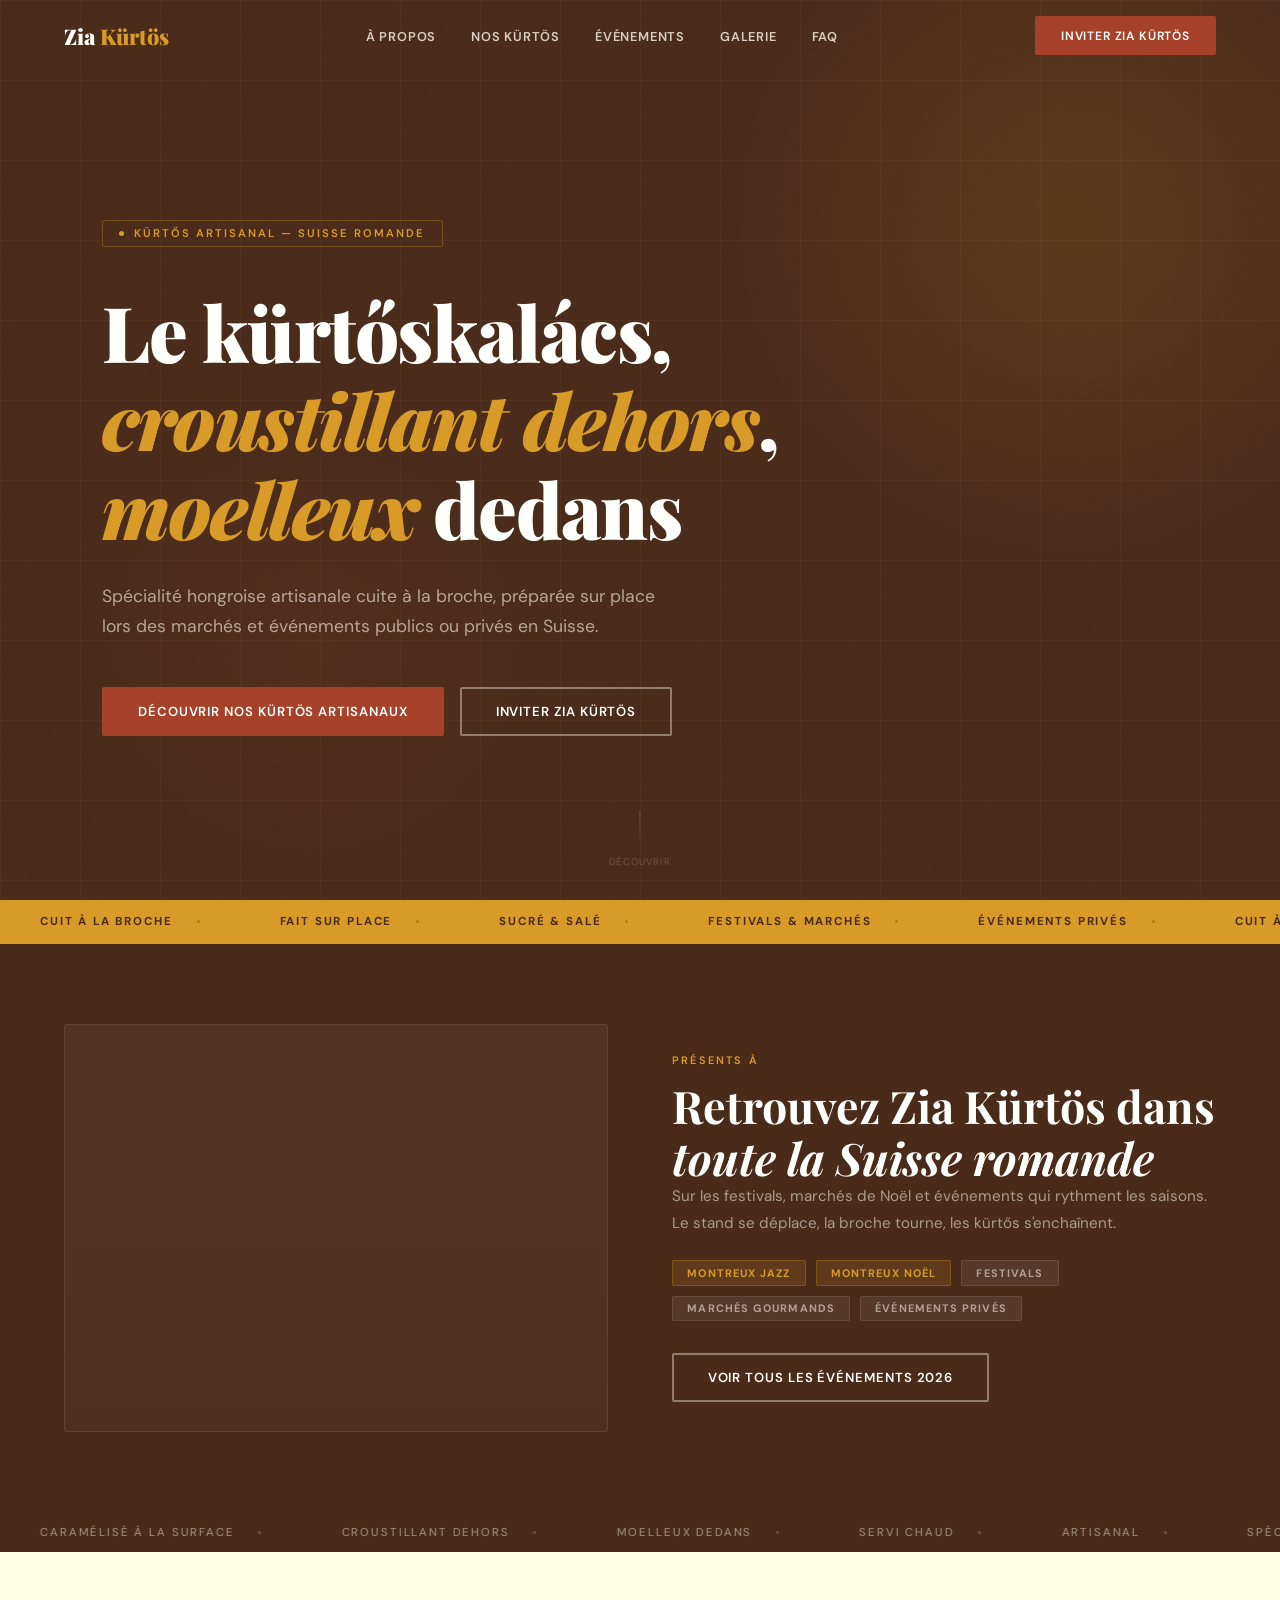
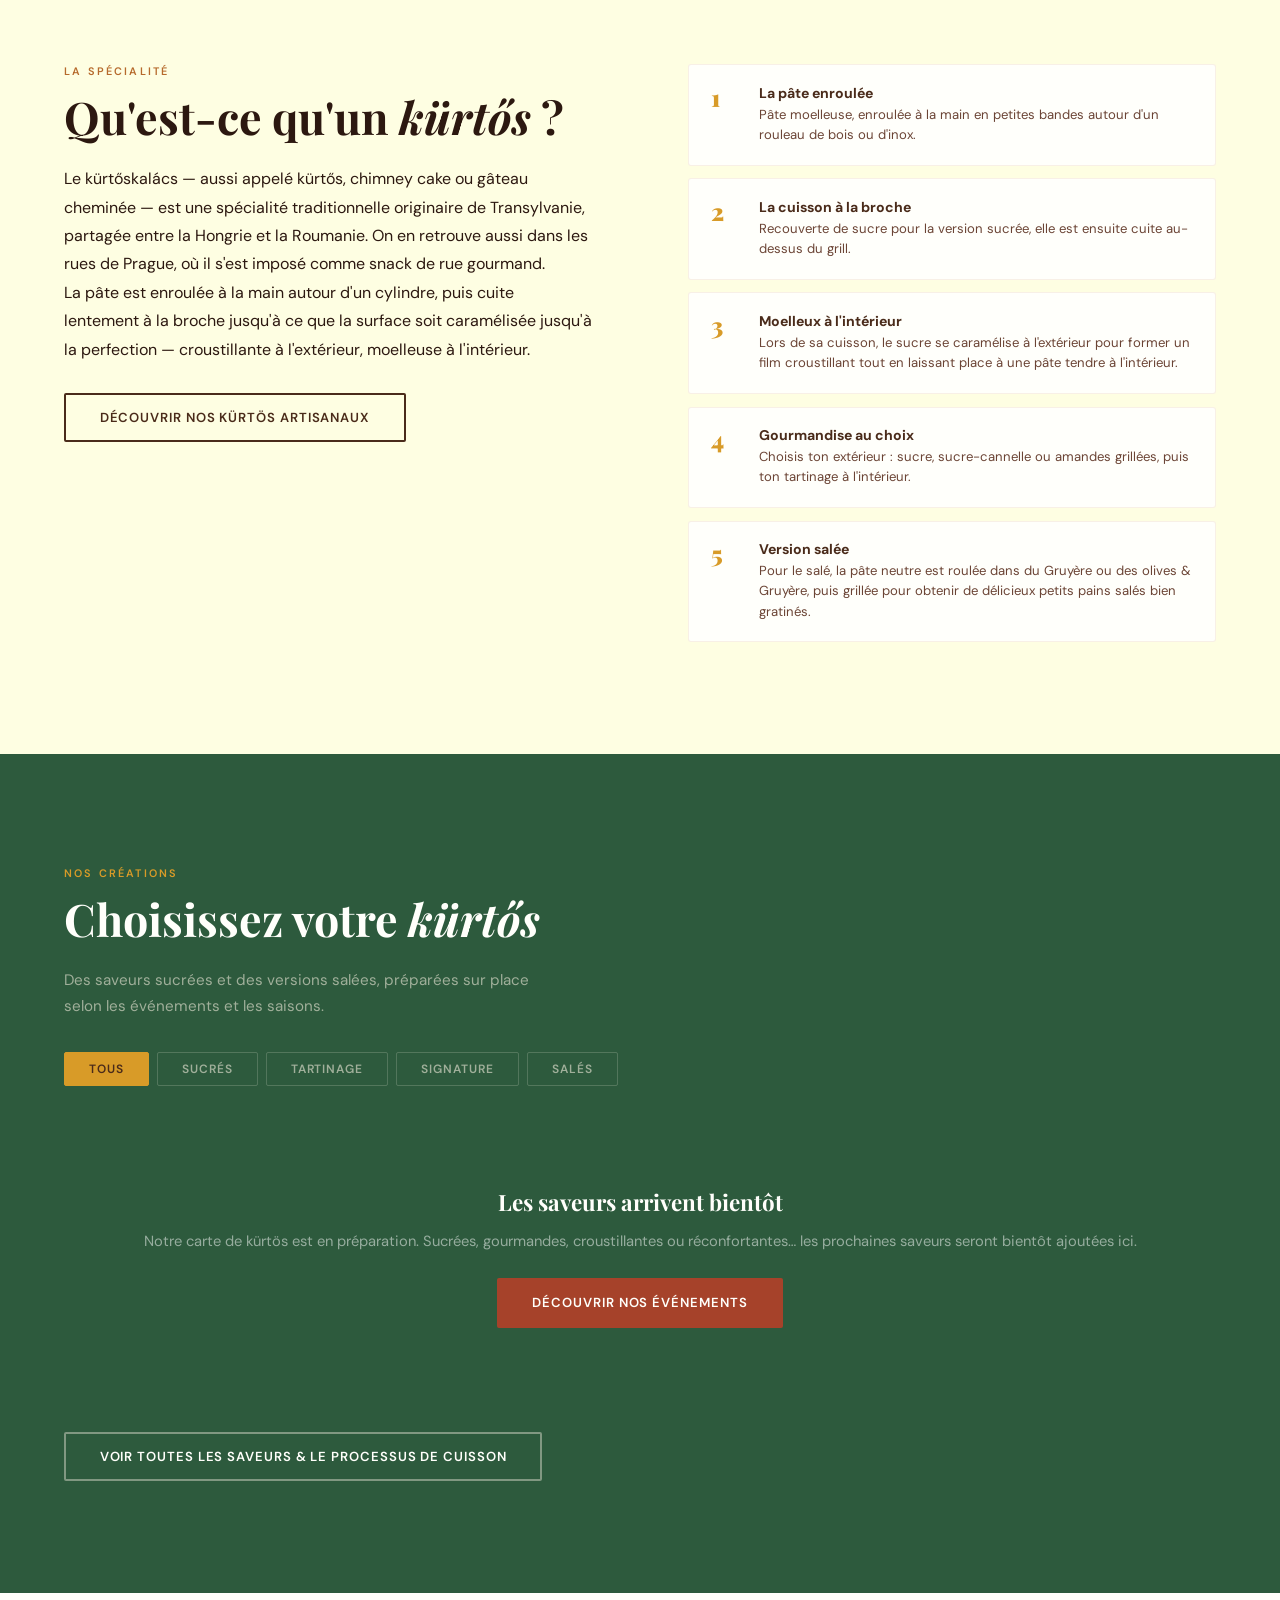
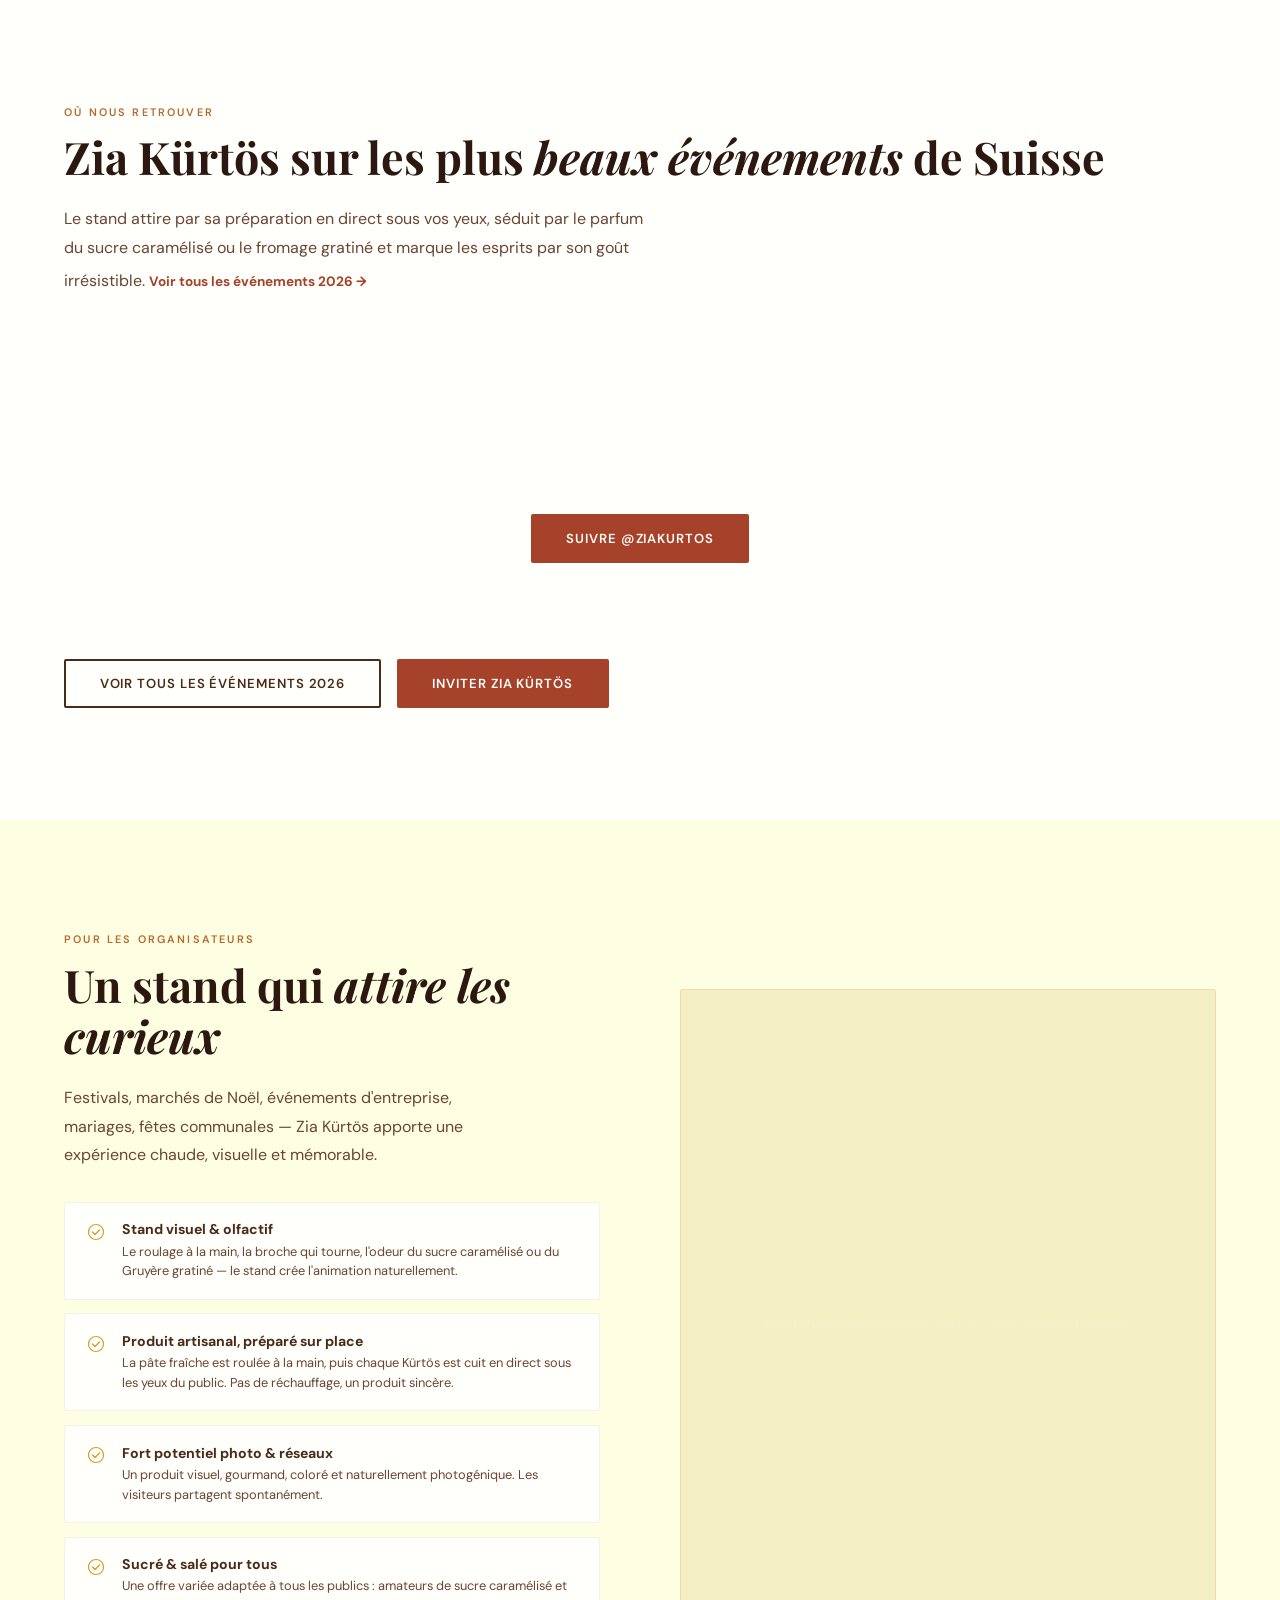
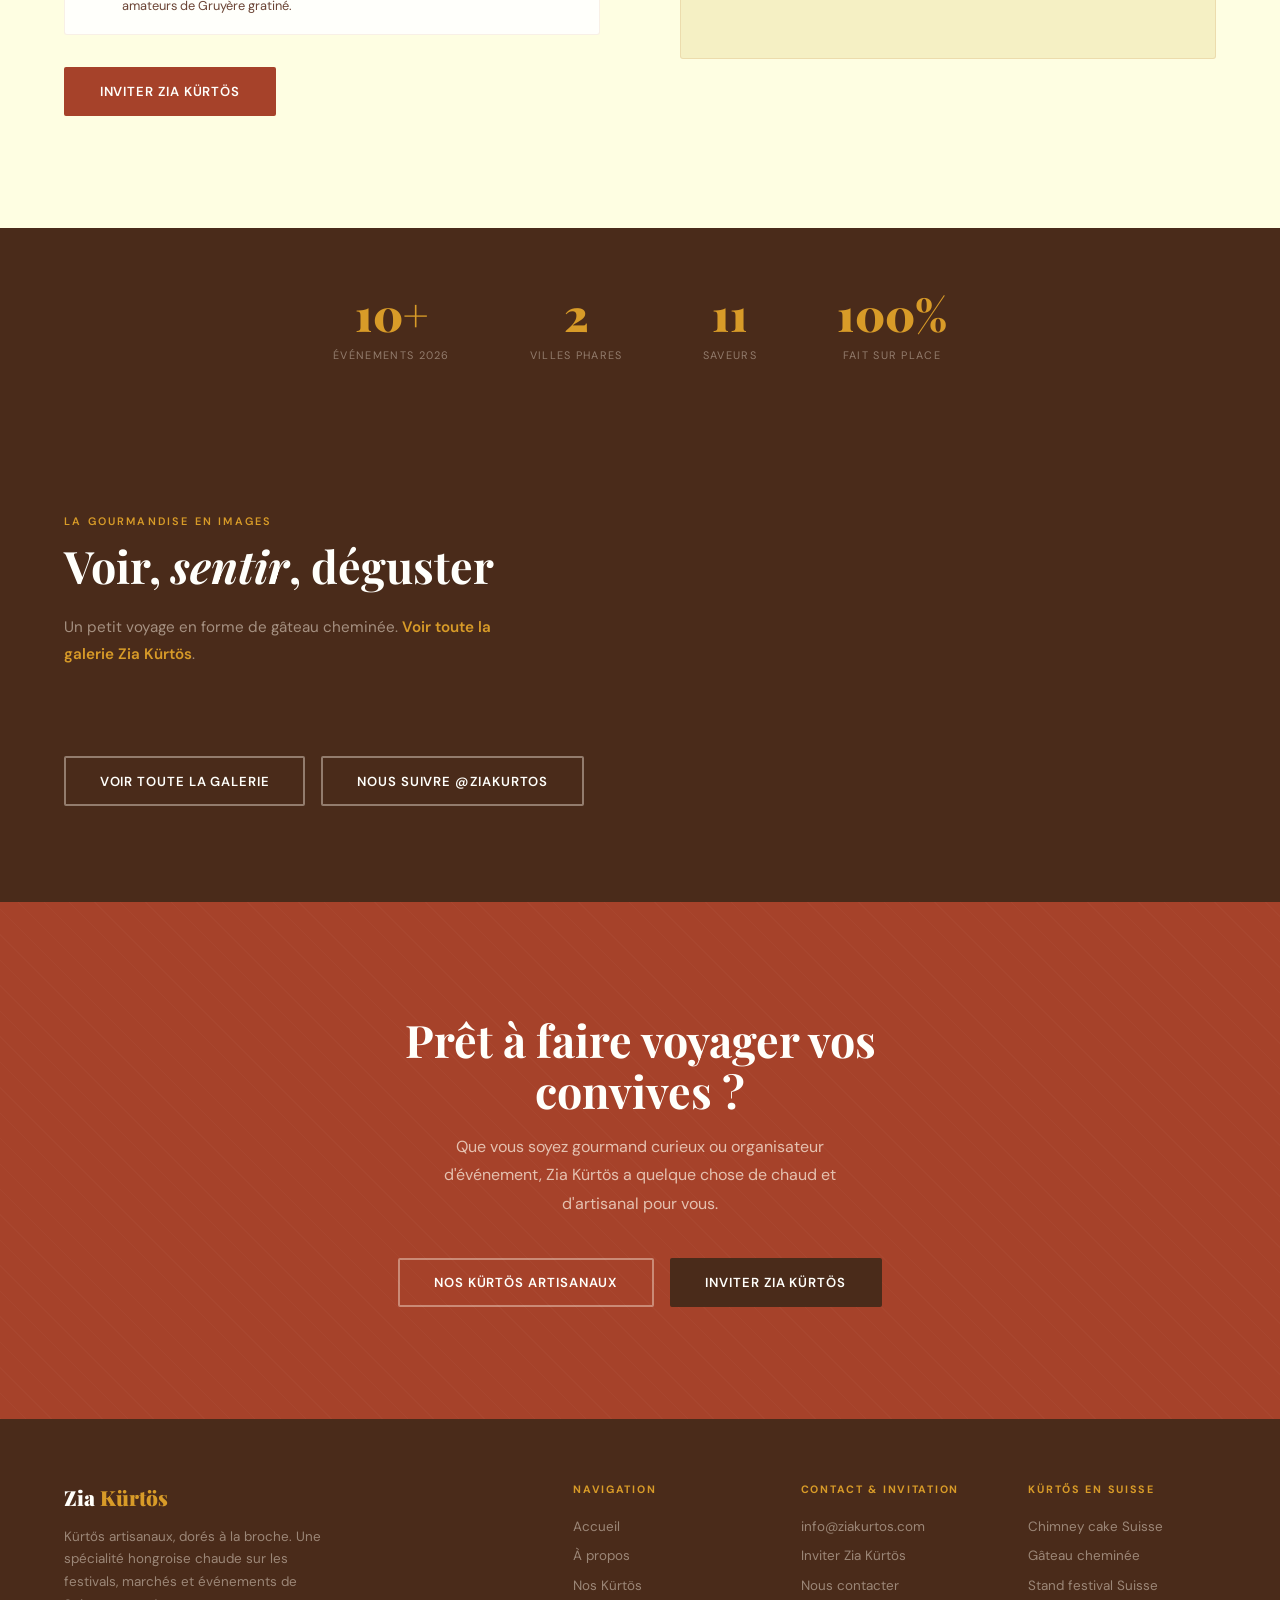
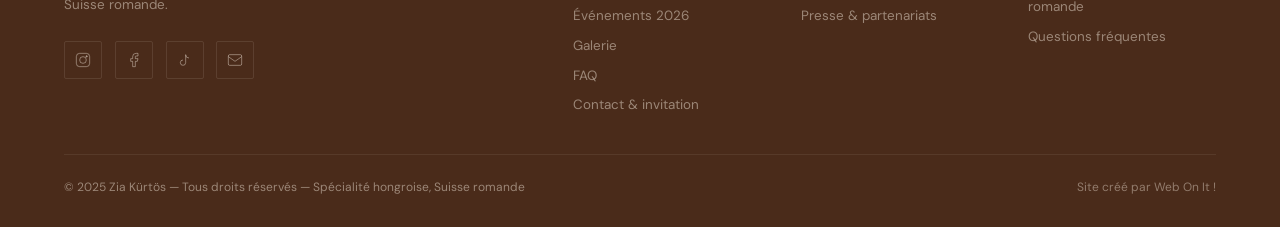
==== commit 1be566b1: "Update index.html - Anne" ====
--- a/index.html
+++ b/index.html
@@ -1,45 +1,263 @@
 <!DOCTYPE html>
-<html lang="fr" data-theme="summer">
+<html lang="fr">
 <head>
 <meta charset="UTF-8">
 <meta name="viewport" content="width=device-width, initial-scale=1.0">
 <title>Zia Kürtös Suisse – Chimney cakes artisanaux pour festivals et événements</title>
-<meta name="description" content="Découvrez Zia Kürtös, des chimney cakes artisanaux cuits à la broche en Suisse. Une spécialité hongroise chaude, croustillante et moelleuse pour festivals, marchés et événements.">
-<meta property="og:title"       content="Zia Kürtös – Le gâteau cheminée qui fait voyager">
+<meta name="description" content="Découvrez Zia Kürtös, des kürtős — kürtőskalács — artisanaux cuits à la broche en Suisse. Croustillants dehors, moelleux dedans. Sur les festivals, marchés et événements de Suisse romande.">
+<meta property="og:title" content="Zia Kürtös – Le gâteau cheminée qui fait voyager">
 <meta property="og:description" content="Kürtős artisanaux cuits à la broche. Festivals, marchés et événements en Suisse romande.">
-<meta property="og:type"        content="website">
-<meta property="og:url"         content="https://ziakurtos.com/">
-<meta property="og:image"       content="https://ziakurtos.com/assets/images/zia-kurtos-stand.webp">
-<meta name="twitter:card"       content="summary_large_image">
-<meta name="twitter:image"      content="https://ziakurtos.com/assets/images/zia-kurtos-stand.webp">
+<meta property="og:type" content="website">
+<meta property="og:url" content="https://ziakurtos.com/">
+<meta property="og:image" content="https://ziakurtos.com/assets/images/zia-kurtos-stand.webp">
 <link rel="canonical" href="https://ziakurtos.com/">
-
 <link rel="preconnect" href="https://fonts.googleapis.com">
 <link rel="preconnect" href="https://fonts.gstatic.com" crossorigin>
 <link href="https://fonts.googleapis.com/css2?family=Playfair+Display:ital,wght@0,700;0,900;1,700&family=DM+Sans:opsz,wght@9..40,300;9..40,400;9..40,500;9..40,600&display=swap" rel="stylesheet">
-<link rel="stylesheet" href="assets/css/styles.css">
-
+<style>
+:root{--creme:#FFF6E8;--beige:#EAD7B7;--dore:#D89B28;--caramel:#B66A2C;--brun:#4A2B1A;--sapin:#173F35;--rouge:#A6422A;--rouge2:#7F2F20;--blanc:#FFFBF3;--texte:#2C1810;--gris:#6B4435}
+*,*::before,*::after{box-sizing:border-box;margin:0;padding:0}
+html{scroll-behavior:smooth}
+body{font-family:'DM Sans',sans-serif;background:var(--creme);color:var(--texte);overflow-x:hidden}
+h1,h2,h3,h4{font-family:'Playfair Display',serif;line-height:1.15}
+h1{font-size:clamp(2.8rem,6vw,5.5rem);font-weight:900}
+h2{font-size:clamp(1.8rem,3.5vw,3rem);font-weight:700}
+h3{font-size:clamp(1rem,2vw,1.3rem);font-weight:700}
+p{line-height:1.78}em{font-style:italic}
+.btn{display:inline-block;padding:.88rem 2.1rem;border-radius:2px;font-family:'DM Sans',sans-serif;font-size:.82rem;font-weight:600;letter-spacing:.07em;text-decoration:none;text-transform:uppercase;cursor:pointer;transition:all .28s ease;border:2px solid transparent}
+.btn-primary{background:var(--rouge);color:var(--blanc);border-color:var(--rouge)}
+.btn-primary:hover{background:var(--rouge2);transform:translateY(-3px);box-shadow:0 8px 24px rgba(166,66,42,.3)}
+.btn-secondary{background:transparent;color:var(--brun);border-color:var(--brun)}
+.btn-secondary:hover{background:var(--brun);color:var(--blanc);transform:translateY(-3px)}
+.btn-ghost{background:transparent;color:var(--blanc);border-color:rgba(255,246,232,.4)}
+.btn-ghost:hover{background:rgba(255,246,232,.12);transform:translateY(-3px)}
+/* announcement */
+.announcement{background:var(--dore);color:var(--brun);text-align:center;padding:.6rem 2rem;font-size:.78rem;font-weight:700;letter-spacing:.08em;text-transform:uppercase;display:none}
+.announcement.visible{display:block}
+/* nav */
+nav{position:fixed;top:0;left:0;right:0;z-index:200;display:flex;align-items:center;justify-content:space-between;padding:1rem 5%;background:rgba(255,246,232,.0);backdrop-filter:blur(0);border-bottom:1px solid transparent;transition:all .4s ease}
+nav.scrolled{background:rgba(255,246,232,.97);backdrop-filter:blur(14px);border-bottom:1px solid rgba(182,106,44,.1);box-shadow:0 4px 28px rgba(74,43,26,.08);padding:.7rem 5%}
+.nav-logo{font-family:'Playfair Display',serif;font-size:1.35rem;font-weight:900;color:var(--blanc);text-decoration:none;transition:color .3s}
+nav.scrolled .nav-logo{color:var(--brun)}
+.nav-logo span{color:var(--dore)}
+.nav-links{display:flex;gap:2.2rem;list-style:none}
+.nav-links a{text-decoration:none;color:rgba(255,246,232,.8);font-size:.8rem;font-weight:600;letter-spacing:.06em;text-transform:uppercase;position:relative;transition:color .2s}
+nav.scrolled .nav-links a{color:var(--brun)}
+.nav-links a::after{content:'';position:absolute;bottom:-4px;left:0;width:0;height:1.5px;background:var(--dore);transition:width .25s;border-radius:1px}
+nav.scrolled .nav-links a::after{background:var(--rouge)}
+.nav-links a:hover{color:var(--blanc)}
+nav.scrolled .nav-links a:hover{color:var(--rouge)}
+.nav-links a:hover::after{width:100%}
+.nav-cta-btn{padding:.6rem 1.5rem;font-size:.75rem}
+.burger{display:none;flex-direction:column;gap:5px;cursor:pointer;background:none;border:none;padding:4px}
+.burger span{width:24px;height:2px;background:var(--blanc);border-radius:2px;display:block;transition:background .3s}
+nav.scrolled .burger span{background:var(--brun)}
+.mobile-menu{display:none;position:fixed;inset:0;background:var(--brun);z-index:199;flex-direction:column;align-items:center;justify-content:center;gap:2rem;padding:2rem}
+.mobile-menu.open{display:flex}
+.mobile-menu a{font-family:'Playfair Display',serif;font-size:2rem;font-weight:700;color:var(--blanc);text-decoration:none}
+.mobile-menu a:hover{color:var(--dore)}
+.mobile-menu-close{position:absolute;top:1.5rem;right:1.5rem;background:none;border:none;cursor:pointer;color:var(--blanc)}
+/* HERO */
+.hero{min-height:100vh;background:var(--brun);display:flex;flex-direction:column;justify-content:center;padding:calc(72px + 3rem) 8% 4rem;position:relative;overflow:hidden}
+.hero-grid{position:absolute;inset:0;background-image:linear-gradient(rgba(255,246,232,.03) 1px,transparent 1px),linear-gradient(90deg,rgba(255,246,232,.03) 1px,transparent 1px);background-size:80px 80px;pointer-events:none}
+.hero-glow{position:absolute;width:800px;height:800px;border-radius:50%;background:radial-gradient(circle,rgba(216,155,40,.12) 0%,transparent 60%);top:-20%;right:-15%;pointer-events:none}
+.hero-glow2{position:absolute;width:500px;height:500px;border-radius:50%;background:radial-gradient(circle,rgba(166,66,42,.08) 0%,transparent 60%);bottom:0;left:5%;pointer-events:none}
+.hero-noise{position:absolute;inset:0;opacity:.35;pointer-events:none;background:url("data:image/svg+xml,%3Csvg viewBox='0 0 256 256' xmlns='http://www.w3.org/2000/svg'%3E%3Cfilter id='n'%3E%3CfeTurbulence type='fractalNoise' baseFrequency='0.85' numOctaves='4' stitchTiles='stitch'/%3E%3C/filter%3E%3Crect width='100%25' height='100%25' filter='url(%23n)' opacity='0.04'/%3E%3C/svg%3E")}
+.hero-label{display:inline-flex;align-items:center;gap:.6rem;font-size:.7rem;font-weight:600;letter-spacing:.18em;text-transform:uppercase;color:var(--dore);margin-bottom:2.5rem;padding:.35rem 1rem;border:1px solid rgba(216,155,40,.3);border-radius:2px;position:relative;z-index:1;width:fit-content}
+.hero-dot{width:5px;height:5px;background:var(--dore);border-radius:50%;animation:blink 2s ease infinite}
+@keyframes blink{0%,100%{opacity:1}50%{opacity:.3}}
+.hero h1{color:var(--blanc);max-width:900px;position:relative;z-index:1;letter-spacing:-.02em}
+.hero h1 em{color:var(--dore)}
+.hero-word-wrap{display:inline-block;position:relative}
+#wordChanger{display:inline-block;color:var(--dore);font-style:italic}
+.hero-sub{color:rgba(255,246,232,.6);font-size:1.1rem;max-width:560px;margin-top:1.8rem;line-height:1.75;position:relative;z-index:1}
+.hero-ctas{display:flex;gap:1rem;flex-wrap:wrap;margin-top:2.8rem;position:relative;z-index:1}
+.hero-scroll-hint{position:absolute;bottom:2rem;left:50%;transform:translateX(-50%);display:flex;flex-direction:column;align-items:center;gap:.5rem;color:rgba(255,246,232,.2);font-size:.6rem;letter-spacing:.12em;text-transform:uppercase}
+.hero-scroll-line{width:1px;height:36px;background:linear-gradient(to bottom,rgba(255,246,232,.2),transparent);animation:sl 2s ease infinite}
+@keyframes sl{0%,100%{transform:scaleY(0);transform-origin:top}50%{transform:scaleY(1);transform-origin:top}}
+/* marquee */
+.marquee-bar{background:var(--dore);padding:.9rem 0;overflow:hidden;width:100%;max-width:100vw}
+.marquee-bar-dark{background:var(--brun)}
+.marquee-track{display:flex;flex-wrap:nowrap;width:max-content;animation:mq 28s linear infinite;will-change:transform}
+.marquee-track.rev{animation-direction:reverse}
+.marquee-bar:hover .marquee-track,.marquee-bar-dark:hover .marquee-track{animation-play-state:paused}
+.marquee-item{white-space:nowrap;flex-shrink:0;font-size:.72rem;font-weight:700;letter-spacing:.16em;text-transform:uppercase;color:var(--brun);padding:0 2.5rem;display:inline-flex;align-items:center;gap:1.5rem}
+.marquee-bar-dark .marquee-item{color:rgba(255,246,232,.45);font-weight:500}
+.marquee-sep{width:3px;height:3px;background:rgba(74,43,26,.3);border-radius:50%;flex-shrink:0}
+.marquee-bar-dark .marquee-sep{background:rgba(255,246,232,.2)}
+@keyframes mq{from{transform:translateX(0)}to{transform:translateX(-50%)}}
+/* presence strip */
+.presence-strip{background:var(--brun);padding:5rem 5%;position:relative;overflow:hidden}
+.presence-strip-inner{max-width:1200px;margin:0 auto;display:grid;grid-template-columns:1fr 1fr;gap:4rem;align-items:center}
+.presence-img{aspect-ratio:4/3;background:rgba(255,246,232,.04);border-radius:3px;border:1px solid rgba(255,246,232,.08);display:flex;flex-direction:column;align-items:center;justify-content:center;gap:1rem;position:relative;overflow:hidden}
+.presence-img img{position:absolute;inset:0;width:100%;height:100%;object-fit:cover}
+.presence-img::after{content:'';position:absolute;inset:0;background:linear-gradient(to top,rgba(74,43,26,.4),transparent 50%);pointer-events:none}
+.ph-text{font-size:.62rem;letter-spacing:.08em;text-transform:uppercase;color:rgba(255,246,232,.2);font-weight:500;text-align:center;padding:0 1rem;position:relative;z-index:1}
+.presence-txt .s-label{color:var(--dore)}
+.presence-txt h2{color:var(--blanc);margin-bottom:1.2rem}
+.presence-badges{display:flex;flex-wrap:wrap;gap:.6rem;margin-top:1.5rem}
+.presence-badge{font-size:.68rem;font-weight:700;letter-spacing:.1em;text-transform:uppercase;padding:.3rem .9rem;border-radius:2px;background:rgba(255,246,232,.07);color:rgba(255,246,232,.55);border:1px solid rgba(255,246,232,.1)}
+.presence-badge.gold{background:rgba(216,155,40,.15);color:var(--dore);border-color:rgba(216,155,40,.25)}
+/* sections */
+section{padding:7rem 5%}
+.container{max-width:1200px;margin:0 auto}
+.s-label{font-size:.68rem;font-weight:600;letter-spacing:.2em;text-transform:uppercase;color:var(--caramel);margin-bottom:.8rem;display:block}
+.s-title{margin-bottom:1.4rem}
+/* produit = "Qu'est-ce qu'un kürtős" */
+.produit{background:var(--creme)}
+.produit-inner{max-width:1200px;margin:0 auto;display:grid;grid-template-columns:1fr 1fr;gap:6rem;align-items:start}
+.produit-txt p{color:var(--gris);font-size:1rem;line-height:1.8;margin-bottom:1rem}
+.produit-txt p:last-child{margin-bottom:0}
+/* processus home — 5 étapes statiques */
+.process-steps{display:flex;flex-direction:column;gap:.8rem}
+.process-step{background:var(--blanc);border:1px solid rgba(182,106,44,.1);border-radius:3px;padding:1.2rem 1.4rem;display:flex;gap:1.2rem;align-items:flex-start;transition:border-color .25s,transform .25s}
+.process-step:hover{border-color:rgba(216,155,40,.35);transform:translateX(5px)}
+.process-step-num{font-family:'Playfair Display',serif;font-size:1.5rem;font-weight:900;color:var(--dore);line-height:1;flex-shrink:0;width:28px}
+.process-step h4{font-family:'DM Sans',sans-serif;font-size:.88rem;font-weight:700;color:var(--brun);margin-bottom:.25rem}
+.process-step p{font-size:.82rem;color:var(--gris);line-height:1.55;margin:0}
+/* saveurs */
+.saveurs-home{background:var(--sapin)}
+.saveurs-home .s-label{color:var(--dore)}
+.saveurs-home .s-title{color:var(--blanc)}
+.filter-bar{display:flex;gap:.5rem;flex-wrap:wrap;margin-bottom:2.5rem}
+.filter-btn{font-family:'DM Sans',sans-serif;padding:.5rem 1.5rem;border-radius:2px;border:1.5px solid rgba(255,246,232,.18);background:transparent;color:rgba(255,246,232,.55);font-size:.75rem;letter-spacing:.08em;text-transform:uppercase;font-weight:600;cursor:pointer;transition:all .2s}
+.filter-btn.active,.filter-btn:hover{background:var(--dore);border-color:var(--dore);color:var(--brun)}
+.saveurs-grid{display:grid;grid-template-columns:repeat(auto-fill,minmax(200px,1fr));gap:1rem}
+.saveur-card{background:rgba(255,246,232,.05);border:1px solid rgba(255,246,232,.09);border-radius:3px;padding:1.5rem 1.3rem;transition:all .32s;position:relative;overflow:hidden}
+.saveur-card:hover{border-color:rgba(216,155,40,.45);transform:translateY(-4px);box-shadow:0 12px 30px rgba(0,0,0,.25)}
+.saveur-badge{position:absolute;top:.8rem;right:.8rem;font-size:.55rem;font-weight:700;letter-spacing:.1em;text-transform:uppercase;padding:.18rem .5rem;border-radius:2px}
+.badge-classique{background:rgba(255,246,232,.08);color:rgba(255,246,232,.4)}
+.badge-signature{background:rgba(216,155,40,.25);color:var(--dore)}
+.badge-sale{background:rgba(126,191,170,.12);color:#7EBFAA}
+.badge-saisonnier{background:rgba(255,255,255,.06);color:rgba(255,255,255,.3)}
+.saveur-tag{font-size:.6rem;letter-spacing:.12em;text-transform:uppercase;padding:.2rem .65rem;border-radius:2px;margin-bottom:.8rem;display:inline-block;font-weight:600}
+.tag-sucre{background:rgba(216,155,40,.18);color:var(--dore)}
+.tag-sale{background:rgba(126,191,170,.1);color:#7EBFAA;border:1px solid rgba(126,191,170,.2)}
+.saveur-card h3{color:var(--blanc);font-size:.92rem;margin-bottom:.3rem}
+.saveur-card p{font-size:.76rem;color:rgba(255,246,232,.4);line-height:1.5}
+.saveur-reveal{position:absolute;bottom:0;left:0;right:0;padding:.65rem 1rem;background:rgba(216,155,40,.15);border-top:1px solid rgba(216,155,40,.2);font-size:.7rem;color:var(--dore);transform:translateY(100%);transition:transform .3s}
+.saveur-card:hover .saveur-reveal{transform:translateY(0)}
+.empty-state{text-align:center;padding:4rem 2rem;grid-column:1/-1}
+.empty-state h3{font-family:'Playfair Display',serif;font-size:1.4rem;margin-bottom:.8rem;color:var(--blanc)}
+.empty-state p{font-size:.92rem;color:rgba(255,255,255,.5);line-height:1.75;margin-bottom:1.5rem}
+/* events home */
+.events-home{background:var(--blanc)}
+.events-home-inner{max-width:1200px;margin:0 auto}
+.events-grid{display:flex;flex-direction:column;gap:1.2rem;margin-top:2.5rem}
+.event-card{background:var(--creme);border:1px solid rgba(182,106,44,.12);border-radius:3px;display:grid;grid-template-columns:240px 1fr;overflow:hidden;transition:all .3s}
+.event-card:hover{transform:translateY(-4px);box-shadow:0 14px 36px rgba(74,43,26,.1);border-color:rgba(182,106,44,.28)}
+.event-card.featured{border-left:3px solid var(--dore)}
+.event-card-img{background:var(--beige);min-height:180px;display:flex;align-items:center;justify-content:center;position:relative;overflow:hidden}
+.event-card-img img{position:absolute;inset:0;width:100%;height:100%;object-fit:cover}
+.event-card-img-overlay{position:absolute;inset:0;background:linear-gradient(135deg,rgba(216,155,40,.08),transparent 60%)}
+.event-body{padding:1.5rem 1.8rem}
+.event-tag{font-size:.6rem;letter-spacing:.14em;text-transform:uppercase;color:var(--caramel);font-weight:700;margin-bottom:.3rem;display:block}
+.event-dates{font-size:.76rem;color:var(--caramel);font-weight:600;margin-bottom:.4rem;font-style:italic}
+.event-card h3{font-size:1rem;margin-bottom:.35rem;color:var(--texte)}
+.event-card p{font-size:.8rem;color:var(--gris);line-height:1.55}
+.event-card-arrow{display:inline-flex;align-items:center;gap:.4rem;font-size:.7rem;font-weight:700;color:var(--rouge);text-decoration:none;text-transform:uppercase;letter-spacing:.05em;margin-top:.7rem;transition:gap .2s}
+.event-card:hover .event-card-arrow{gap:.7rem}
+.img-placeholder{display:flex;flex-direction:column;align-items:center;justify-content:center;gap:.5rem;color:rgba(74,43,26,.2);font-size:.6rem;text-transform:uppercase;letter-spacing:.07em;text-align:center;padding:.8rem}
+/* stand / organisateurs */
+.stand-section{background:var(--creme)}
+.stand-inner{max-width:1200px;margin:0 auto;display:grid;grid-template-columns:1fr 1fr;gap:5rem;align-items:center}
+.stand-benefits{display:flex;flex-direction:column;gap:.85rem;margin-top:2rem}
+.stand-benefit{background:var(--blanc);border:1px solid rgba(182,106,44,.1);border-radius:3px;padding:1.1rem 1.3rem;display:flex;gap:1rem;align-items:flex-start;transition:all .28s}
+.stand-benefit:hover{border-color:var(--dore);transform:translateX(5px)}
+.stand-benefit-icon{flex-shrink:0;margin-top:.1rem}
+.stand-benefit strong{font-size:.88rem;font-weight:700;display:block;margin-bottom:.2rem;color:var(--brun)}
+.stand-benefit p{font-size:.8rem;color:var(--gris);line-height:1.55;margin:0}
+.stand-visual{aspect-ratio:4/5;background:var(--beige);border-radius:3px;border:1px solid rgba(182,106,44,.15);display:flex;flex-direction:column;align-items:center;justify-content:center;gap:1rem;position:relative;overflow:hidden}
+.stand-visual img{position:absolute;inset:0;width:100%;height:100%;object-fit:cover}
+/* stats */
+.stats-strip{background:var(--brun);padding:3.5rem 5%}
+.stats-inner{max-width:900px;margin:0 auto;display:flex;justify-content:center;gap:5rem;flex-wrap:wrap}
+.stat-item{text-align:center}
+.stat-val{font-family:'Playfair Display',serif;font-size:2.8rem;font-weight:900;color:var(--dore)}
+.stat-label{font-size:.68rem;color:rgba(255,246,232,.4);letter-spacing:.12em;text-transform:uppercase;margin-top:.3rem}
+/* galerie home */
+.galerie-home{background:var(--brun);padding:6rem 5%}
+.galerie-home-inner{max-width:1200px;margin:0 auto}
+.galerie-home .s-label{color:var(--dore)}
+.galerie-home .s-title{color:var(--blanc)}
+.gallery-mosaic{display:grid;grid-template-columns:2fr 1fr 1fr;grid-template-rows:auto auto;gap:1rem;margin-top:2.5rem}
+.gm-item{background:rgba(255,246,232,.05);border-radius:3px;overflow:hidden;position:relative;min-height:200px;display:flex;align-items:flex-end;border:1px solid rgba(255,246,232,.06);transition:border-color .3s}
+.gm-item:hover{border-color:rgba(216,155,40,.3)}
+.gm-item.tall{grid-row:span 2}
+.gm-item img{position:absolute;inset:0;width:100%;height:100%;object-fit:cover}
+.gm-overlay{position:absolute;bottom:0;left:0;right:0;padding:1rem;background:linear-gradient(to top,rgba(74,43,26,.7),transparent);opacity:0;transition:opacity .3s}
+.gm-item:hover .gm-overlay{opacity:1}
+.gm-legend{font-size:.7rem;color:var(--blanc);font-weight:600;letter-spacing:.08em;text-transform:uppercase}
+.galerie-cta-row{display:flex;gap:1rem;flex-wrap:wrap;margin-top:2rem}
+/* cta final */
+.cta-final{background:var(--rouge);padding:7rem 5%;text-align:center;position:relative;overflow:hidden}
+.cta-final::before{content:'';position:absolute;inset:0;background:repeating-linear-gradient(45deg,rgba(255,246,232,.025) 0,rgba(255,246,232,.025) 1px,transparent 0,transparent 18px)}
+.cta-final>*{position:relative;z-index:1}
+.cta-final h2{color:var(--blanc);max-width:640px;margin:0 auto 1rem}
+.cta-final p{color:rgba(255,246,232,.7);max-width:440px;margin:0 auto 2.5rem;font-size:1rem}
+.cta-btns{display:flex;justify-content:center;gap:1rem;flex-wrap:wrap}
+/* footer */
+footer{background:var(--brun);padding:4rem 5% 2rem;color:rgba(255,246,232,.45)}
+.footer-inner{max-width:1200px;margin:0 auto;display:grid;grid-template-columns:2.5fr 1fr 1fr 1fr;gap:2.5rem;margin-bottom:2.5rem}
+.footer-logo{font-family:'Playfair Display',serif;font-size:1.3rem;font-weight:900;color:var(--blanc);text-decoration:none;display:block;margin-bottom:.9rem}
+.footer-logo span{color:var(--dore)}
+.footer-brand p{font-size:.84rem;line-height:1.7;max-width:260px}
+.footer-socials{display:flex;gap:.8rem;margin-top:1.5rem}
+.footer-socials a{width:38px;height:38px;border-radius:2px;border:1px solid rgba(255,246,232,.1);display:flex;align-items:center;justify-content:center;color:rgba(255,246,232,.4);text-decoration:none;transition:all .2s}
+.footer-socials a:hover{border-color:var(--dore);color:var(--dore)}
+[data-tiktok]{display:none}
+.footer-col h4{font-family:'DM Sans',sans-serif;font-size:.67rem;font-weight:700;letter-spacing:.16em;text-transform:uppercase;color:var(--dore);margin-bottom:1.2rem}
+.footer-col ul{list-style:none;display:flex;flex-direction:column;gap:.55rem}
+.footer-col ul a{text-decoration:none;color:rgba(255,246,232,.45);font-size:.84rem;transition:color .2s}
+.footer-col ul a:hover{color:var(--blanc)}
+.footer-bottom{max-width:1200px;margin:0 auto;border-top:1px solid rgba(255,246,232,.07);padding-top:1.5rem;display:flex;justify-content:space-between;align-items:center;font-size:.75rem;flex-wrap:wrap;gap:.8rem}
+.footer-credit a{color:rgba(255,246,232,.4);text-decoration:none;transition:color .2s}
+.footer-credit a:hover{color:var(--dore)}
+/* reveal */
+.reveal{opacity:0;transform:translateY(22px);transition:opacity .65s ease,transform .65s ease}
+.reveal.visible{opacity:1;transform:translateY(0)}
+.reveal-left{opacity:0;transform:translateX(-24px);transition:opacity .65s ease,transform .65s ease}
+.reveal-left.visible{opacity:1;transform:translateX(0)}
+.reveal-right{opacity:0;transform:translateX(24px);transition:opacity .65s ease,transform .65s ease}
+.reveal-right.visible{opacity:1;transform:translateX(0)}
+@media(prefers-reduced-motion:reduce){.reveal,.reveal-left,.reveal-right{opacity:1;transform:none;transition:none}.marquee-track{animation:none}.hero-scroll-line,.hero-dot{animation:none}}
+@media(max-width:960px){
+  .produit-inner,.presence-strip-inner,.stand-inner{grid-template-columns:1fr;gap:3rem}
+  .stand-visual{display:none}
+  .gallery-mosaic{grid-template-columns:1fr 1fr}
+  .gm-item.tall{grid-row:span 1}
+  .event-card{grid-template-columns:1fr}
+  .event-card-img{min-height:160px;aspect-ratio:16/9}
+  .footer-inner{grid-template-columns:1fr 1fr}
+  .nav-links,.nav-cta-wrap{display:none}
+  .burger{display:flex}
+  .stats-inner{gap:3rem}
+}
+@media(max-width:620px){
+  section{padding:4.5rem 5%}
+  .hero{padding:calc(72px + 2rem) 6% 3rem}
+  .gallery-mosaic{grid-template-columns:1fr}
+  .saveurs-grid{grid-template-columns:1fr}
+  .footer-inner{grid-template-columns:1fr}
+  .footer-bottom{flex-direction:column;text-align:center}
+  .stats-inner{gap:2rem}
+}
+</style>
 <script type="application/ld+json">
-{
-  "@context":"https://schema.org",
-  "@graph":[
-    {"@type":"Organization","@id":"https://ziakurtos.com/#org","name":"Zia Kürtös","url":"https://ziakurtos.com","email":"info@ziakurtos.com","description":"Kürtős artisanaux, gâteaux cheminée hongrois cuits à la broche, présents sur les festivals, marchés et événements en Suisse.","sameAs":["https://www.instagram.com/ziakurtos/","https://www.facebook.com/zia.kurtos/"]},
-    {"@type":"WebSite","@id":"https://ziakurtos.com/#website","url":"https://ziakurtos.com","name":"Zia Kürtös","publisher":{"@id":"https://ziakurtos.com/#org"}},
-    {"@type":"BreadcrumbList","itemListElement":[{"@type":"ListItem","position":1,"name":"Accueil","item":"https://ziakurtos.com/"}]}
-  ]
-}
+{"@context":"https://schema.org","@graph":[
+  {"@type":"Organization","@id":"https://ziakurtos.com/#org","name":"Zia Kürtös","url":"https://ziakurtos.com","email":"info@ziakurtos.com","sameAs":["https://www.instagram.com/ziakurtos/","https://www.facebook.com/zia.kurtos/"]},
+  {"@type":"FoodEstablishment","name":"Zia Kürtös — Stand kürtős artisanal","description":"Stand de kürtős artisanaux cuits à la broche pour festivals, marchés et événements en Suisse romande.","areaServed":"Suisse romande","servesCuisine":"Hongroise"},
+  {"@type":"BreadcrumbList","itemListElement":[{"@type":"ListItem","position":1,"name":"Accueil","item":"https://ziakurtos.com/"}]}
+]}
 </script>
 </head>
-
 <body>
 
-<!-- Bandeau annonce — géré par main.js / ZIA_SETTINGS.announcement_text -->
 <div id="announcement" class="announcement" role="alert" aria-live="polite"></div>
 
-<!-- ━━ NAVIGATION ━━ -->
 <nav id="navbar" role="navigation" aria-label="Navigation principale">
-  <a href="index.html" class="nav-logo" aria-label="Zia Kürtös — Accueil">Zia <span>Kürtös</span></a>
-  <ul class="nav-links" role="list">
+  <a href="index.html" class="nav-logo">Zia <span>Kürtös</span></a>
+  <ul class="nav-links">
     <li><a href="a-propos.html">À propos</a></li>
     <li><a href="nos-kurtos.html">Nos Kürtös</a></li>
     <li><a href="evenements.html">Événements</a></li>
@@ -54,9 +272,8 @@
   </button>
 </nav>
 
-<!-- Menu mobile -->
-<div id="mobileMenu" class="mobile-menu" role="dialog" aria-modal="true" aria-label="Menu de navigation">
-  <button class="mobile-menu-close" aria-label="Fermer le menu">
+<div id="mobileMenu" class="mobile-menu" role="dialog" aria-modal="true">
+  <button class="mobile-menu-close" aria-label="Fermer">
     <svg width="24" height="24" viewBox="0 0 24 24" fill="none" stroke="currentColor" stroke-width="2"><line x1="18" y1="6" x2="6" y2="18"/><line x1="6" y1="6" x2="18" y2="18"/></svg>
   </button>
   <a href="index.html">Accueil</a>
@@ -68,274 +285,295 @@
   <a href="contact.html" class="btn btn-primary" data-cta-contact>Inviter Zia Kürtös</a>
 </div>
 
-<!-- ━━ HERO ━━ -->
+<!-- ★ HERO — kürtőskalács + croustillant/moelleux + marchés/événements ★ -->
 <header class="hero" role="banner">
-  <div class="hero-glow"  aria-hidden="true"></div>
+  <div class="hero-grid" aria-hidden="true"></div>
+  <div class="hero-glow" aria-hidden="true"></div>
   <div class="hero-glow2" aria-hidden="true"></div>
-
-  <div class="hero-content">
-    <div class="hero-label">
-      <span class="hero-label-dot" aria-hidden="true"></span>
-      Kürtős artisanal — Suisse romande
-    </div>
-
-    <h1>Le gâteau cheminée qui <em>fait voyager</em></h1>
-
-    <div class="word-changer-wrap" aria-live="polite" aria-atomic="true">
-      <span class="word-changer-prefix">Un kürtös beaucoup trop</span>
-      <span id="wordChanger" class="word-changer" aria-label="gourmand">gourmand</span>
-      <span class="word-changer-prefix">.</span>
-    </div>
-
-    <p class="hero-sub">Zia Kürtös prépare des kürtős dorés à la broche, croustillants dehors et moelleux dedans. Une spécialité hongroise chaude et généreuse, à retrouver sur les festivals, marchés et événements de Suisse.</p>
-
-    <div class="hero-ctas">
-      <a href="nos-kurtos.html" class="btn btn-primary" data-cta-main>Découvrir nos kürtös artisanaux</a>
-      <a href="contact.html"    class="btn btn-ghost"   data-cta-contact>Inviter Zia Kürtös</a>
-    </div>
-
-    <div class="hero-badges" aria-label="Points forts">
-      <span class="hero-badge">Cuit à la broche</span>
-      <span class="hero-badge">Fait sur place</span>
-      <span class="hero-badge">Sucré &amp; salé</span>
-      <span class="hero-badge">Festivals &amp; marchés</span>
-      <span class="hero-badge">Événements privés</span>
-    </div>
-  </div>
-
-  <div class="hero-visual" aria-hidden="true">
-    <div class="hero-img-frame">
-      <svg class="spiral-deco" width="300" height="300" viewBox="0 0 300 300" fill="none" aria-hidden="true">
-        <path d="M150,150 m0,-110 a110,110 0 1,1 -0.1,0" stroke="#F7DD7A" stroke-width="1"  fill="none"/>
-        <path d="M150,150 m0,-85  a85,85  0 1,1 -0.1,0" stroke="#F7DD7A" stroke-width=".8" fill="none"/>
-        <path d="M150,150 m0,-60  a60,60  0 1,1 -0.1,0" stroke="#F7DD7A" stroke-width=".6" fill="none"/>
-        <path d="M150,150 m0,-35  a35,35  0 1,1 -0.1,0" stroke="#F7DD7A" stroke-width=".4" fill="none"/>
-      </svg>
-      <img src="assets/images/zia-kurtos-stand.webp"
-           alt="Stand Zia Kürtös artisanal kürtős cuit à la broche festival Suisse"
-           width="460" height="615"
-           onerror="this.style.display='none'">
-      <span class="ph-text">assets/images/zia-kurtos-stand.webp</span>
-      <div class="hero-chip">
-        <div class="hero-chip-label">Présents à</div>
-        <div class="hero-chip-val">Montreux Jazz</div>
-      </div>
-      <div class="hero-chip2">
-        <div class="hero-chip2-val">Montreux Noël</div>
-      </div>
-    </div>
-  </div>
-
-  <div class="hero-scroll" aria-hidden="true">
-    <div class="scroll-bar"></div>
+  <div class="hero-noise" aria-hidden="true"></div>
+  <div class="hero-label">
+    <span class="hero-dot" aria-hidden="true"></span>
+    Kürtős artisanal — Suisse romande
+  </div>
+  <h1>
+    Le kürtőskalács,<br>
+    <em>croustillant dehors</em>,<br>
+    <span class="hero-word-wrap"><span id="wordChanger">moelleux</span> dedans</span>
+  </h1>
+  <p class="hero-sub">
+    Spécialité hongroise artisanale cuite à la broche, préparée sur place lors des marchés et événements publics ou privés en Suisse.
+  </p>
+  <div class="hero-ctas">
+    <a href="nos-kurtos.html" class="btn btn-primary" data-cta-main>Découvrir nos kürtös artisanaux</a>
+    <a href="contact.html" class="btn btn-ghost" data-cta-contact>Inviter Zia Kürtös</a>
+  </div>
+  <div class="hero-scroll-hint" aria-hidden="true">
+    <div class="hero-scroll-line"></div>
     <span>Découvrir</span>
   </div>
 </header>
 
-<!-- ━━ MARQUEE ━━ -->
-<div class="marquee-bar marquee-bar-red" aria-hidden="true" role="presentation">
+<!-- Marquee doré -->
+<div class="marquee-bar" aria-hidden="true">
   <div class="marquee-track">
     <span class="marquee-item">Cuit à la broche<span class="marquee-sep"></span></span>
+    <span class="marquee-item">Fait sur place<span class="marquee-sep"></span></span>
+    <span class="marquee-item">Sucré &amp; salé<span class="marquee-sep"></span></span>
+    <span class="marquee-item">Festivals &amp; marchés<span class="marquee-sep"></span></span>
+    <span class="marquee-item">Événements privés<span class="marquee-sep"></span></span>
+    <span class="marquee-item">Cuit à la broche<span class="marquee-sep"></span></span>
+    <span class="marquee-item">Fait sur place<span class="marquee-sep"></span></span>
+    <span class="marquee-item">Sucré &amp; salé<span class="marquee-sep"></span></span>
+    <span class="marquee-item">Festivals &amp; marchés<span class="marquee-sep"></span></span>
+    <span class="marquee-item">Événements privés<span class="marquee-sep"></span></span>
+  </div>
+</div>
+
+<!-- Présence strip -->
+<div class="presence-strip" aria-label="Présences phares de Zia Kürtös">
+  <div class="presence-strip-inner">
+    <div class="presence-img reveal-left" role="img" aria-label="Stand Zia Kürtös lors d'un festival gourmand en Suisse">
+      <img src="assets/images/zia-kurtos-stand.webp" alt="Stand Zia Kürtös artisanal kürtős cuit à la broche festival Suisse" loading="lazy" onerror="this.style.display='none'">
+      <span class="ph-text" style="display:none">assets/images/zia-kurtos-stand.webp</span>
+    </div>
+    <div class="reveal">
+      <span class="s-label" style="color:var(--dore)">Présents à</span>
+      <h2 style="color:var(--blanc)">Retrouvez Zia Kürtös dans <em>toute la Suisse romande</em></h2>
+      <p style="color:rgba(255,246,232,.55);font-size:.95rem;line-height:1.75">Sur les festivals, marchés de Noël et événements qui rythment les saisons. Le stand se déplace, la broche tourne, les kürtős s'enchaînent.</p>
+      <div class="presence-badges">
+        <span class="presence-badge gold">Montreux Jazz</span>
+        <span class="presence-badge gold">Montreux Noël</span>
+        <span class="presence-badge">Festivals</span>
+        <span class="presence-badge">Marchés gourmands</span>
+        <span class="presence-badge">Événements privés</span>
+      </div>
+      <div style="margin-top:2rem">
+        <a href="evenements.html" class="btn btn-ghost">Voir tous les événements 2026</a>
+      </div>
+    </div>
+  </div>
+</div>
+
+<!-- Marquee sombre -->
+<div class="marquee-bar-dark" style="padding:.8rem 0;overflow:hidden;width:100%;max-width:100vw" aria-hidden="true">
+  <div class="marquee-track rev" style="display:flex;flex-wrap:nowrap;width:max-content;animation:mq 32s linear infinite reverse;will-change:transform">
     <span class="marquee-item">Caramélisé à la surface<span class="marquee-sep"></span></span>
     <span class="marquee-item">Croustillant dehors<span class="marquee-sep"></span></span>
     <span class="marquee-item">Moelleux dedans<span class="marquee-sep"></span></span>
     <span class="marquee-item">Servi chaud<span class="marquee-sep"></span></span>
-    <span class="marquee-item">Fait sur place<span class="marquee-sep"></span></span>
     <span class="marquee-item">Artisanal<span class="marquee-sep"></span></span>
-    <span class="marquee-item">Festivals<span class="marquee-sep"></span></span>
-    <span class="marquee-item">Marchés<span class="marquee-sep"></span></span>
+    <span class="marquee-item">Spécialité hongroise<span class="marquee-sep"></span></span>
     <span class="marquee-item">Ça sent déjà bon<span class="marquee-sep"></span></span>
-    <span class="marquee-item">Spécialité hongroise<span class="marquee-sep"></span></span>
-    <!-- duplicate for seamless loop -->
-    <span class="marquee-item">Cuit à la broche<span class="marquee-sep"></span></span>
     <span class="marquee-item">Caramélisé à la surface<span class="marquee-sep"></span></span>
     <span class="marquee-item">Croustillant dehors<span class="marquee-sep"></span></span>
     <span class="marquee-item">Moelleux dedans<span class="marquee-sep"></span></span>
     <span class="marquee-item">Servi chaud<span class="marquee-sep"></span></span>
-    <span class="marquee-item">Fait sur place<span class="marquee-sep"></span></span>
     <span class="marquee-item">Artisanal<span class="marquee-sep"></span></span>
-    <span class="marquee-item">Festivals<span class="marquee-sep"></span></span>
-    <span class="marquee-item">Marchés<span class="marquee-sep"></span></span>
+    <span class="marquee-item">Spécialité hongroise<span class="marquee-sep"></span></span>
     <span class="marquee-item">Ça sent déjà bon<span class="marquee-sep"></span></span>
-    <span class="marquee-item">Spécialité hongroise<span class="marquee-sep"></span></span>
   </div>
 </div>
 
-<!-- ━━ QU'EST-CE QU'UN KÜRTŐS ━━ -->
-<section class="what" style="background:var(--blanc)" aria-labelledby="what-title">
-  <div class="what-inner" style="max-width:1200px;margin:0 auto;display:grid;grid-template-columns:1fr 1fr;gap:5rem;align-items:center">
-    <div class="reveal-left" role="img" aria-label="Kürtős artisanal Zia Kürtös cuit à la broche en Suisse"
-         style="aspect-ratio:3/4;background:var(--beige);border-radius:3px;border:1px solid var(--color-border);position:relative;overflow:hidden;display:flex;flex-direction:column;align-items:center;justify-content:center;gap:1rem">
-      <img src="assets/images/kurtos-cuisson-broche.webp"
-           alt="Kürtős artisanal cuit à la broche — chimney cake gâteau cheminée Suisse"
-           loading="lazy" width="460" height="615"
-           style="position:absolute;inset:0;width:100%;height:100%;object-fit:cover"
-           onerror="this.style.display='none'">
-      <svg width="72" height="72" viewBox="0 0 72 72" fill="none" style="opacity:.22" aria-hidden="true"><rect x="22" y="8" width="28" height="56" rx="14" stroke="#B66A2C" stroke-width="1.4" fill="none"/><rect x="28" y="14" width="16" height="44" rx="8" stroke="#F7DD7A" stroke-width="1" fill="none" opacity=".6"/></svg>
-      <span class="ph-text">assets/images/kurtos-cuisson-broche.webp</span>
-      <p class="microcopy" aria-hidden="true">Ça tourne à la broche.</p>
-    </div>
-
-    <div class="reveal">
+<!-- "Qu'est-ce qu'un kürtős" + processus 5 étapes -->
+<section class="produit" aria-labelledby="produit-title">
+  <div class="produit-inner">
+    <div class="reveal-left">
       <span class="s-label">La spécialité</span>
-      <h2 class="s-title" id="what-title">Qu'est-ce qu'un <em>kürtős</em>&nbsp;?</h2>
-      <p class="s-intro">Le kürtős — ou kürtőskalács — est le gâteau cheminée emblématique de Hongrie. Une brioche généreuse, enroulée autour d'une broche, cuite lentement, caramélisée jusqu'à l'or. Simple, chaud et irrésistible.</p>
-
-      <div class="steps" role="list">
-        <div class="step" role="listitem"><div class="step-num" aria-hidden="true">1</div><div class="step-text"><h4>La pâte enroulée</h4><p>Un ruban de pâte levée est enroulé couche après couche autour d'un cylindre en bois, à la main.</p></div></div>
-        <div class="step" role="listitem"><div class="step-num" aria-hidden="true">2</div><div class="step-text"><h4>La cuisson à la broche</h4><p>La broche tourne lentement. La pâte gonfle, dore, et le sucre caramélise à la surface.</p></div></div>
-        <div class="step" role="listitem"><div class="step-num" aria-hidden="true">3</div><div class="step-text"><h4>Croustillant dehors, moelleux dedans</h4><p>Une croûte caramélisée et dorée, un cœur tendre et généreux, encore chaud.</p></div></div>
-        <div class="step" role="listitem"><div class="step-num" aria-hidden="true">4</div><div class="step-text"><h4>La garniture, au choix</h4><p>Cannelle, amandes, spéculoos, gruyère — la saveur roule sur le kürtős encore brûlant.</p></div></div>
-      </div>
-
-      <div style="margin-top:2.2rem">
+      <h2 class="s-title" id="produit-title">Qu'est-ce qu'un <em>kürtős</em>&nbsp;?</h2>
+      <!-- Roumanie, Prague, "caramélisée jusqu'à la perfection", plus de "pâte levée" -->
+      <p>Le kürtőskalács — aussi appelé kürtős, chimney cake ou gâteau cheminée — est une spécialité traditionnelle originaire de Transylvanie, partagée entre la Hongrie et la Roumanie. On en retrouve aussi dans les rues de Prague, où il s'est imposé comme snack de rue gourmand.</p>
+      <p>La pâte est enroulée à la main autour d'un cylindre, puis cuite lentement à la broche jusqu'à ce que la surface soit caramélisée jusqu'à la perfection — croustillante à l'extérieur, moelleuse à l'intérieur.</p>
+      <div style="margin-top:1.8rem">
         <a href="nos-kurtos.html" class="btn btn-secondary">Découvrir nos kürtös artisanaux</a>
       </div>
     </div>
+    <!-- Processus 5 étapes — sans "pâte levée" -->
+    <div class="reveal">
+      <div class="process-steps" role="list">
+        <div class="process-step" role="listitem">
+          <span class="process-step-num" aria-hidden="true">1</span>
+          <div>
+            <h4>La pâte enroulée</h4>
+            <p>Pâte moelleuse, enroulée à la main en petites bandes autour d'un rouleau de bois ou d'inox.</p>
+          </div>
+        </div>
+        <div class="process-step" role="listitem">
+          <span class="process-step-num" aria-hidden="true">2</span>
+          <div>
+            <h4>La cuisson à la broche</h4>
+            <p>Recouverte de sucre pour la version sucrée, elle est ensuite cuite au-dessus du grill.</p>
+          </div>
+        </div>
+        <div class="process-step" role="listitem">
+          <span class="process-step-num" aria-hidden="true">3</span>
+          <div>
+            <h4>Moelleux à l'intérieur</h4>
+            <p>Lors de sa cuisson, le sucre se caramélise à l'extérieur pour former un film croustillant tout en laissant place à une pâte tendre à l'intérieur.</p>
+          </div>
+        </div>
+        <div class="process-step" role="listitem">
+          <span class="process-step-num" aria-hidden="true">4</span>
+          <div>
+            <h4>Gourmandise au choix</h4>
+            <p>Choisis ton extérieur : sucre, sucre-cannelle ou amandes grillées, puis ton tartinage à l'intérieur.</p>
+          </div>
+        </div>
+        <!-- ÉTAPE 5 — Version salée -->
+        <div class="process-step" role="listitem">
+          <span class="process-step-num" aria-hidden="true">5</span>
+          <div>
+            <h4>Version salée</h4>
+            <p>Pour le salé, la pâte neutre est roulée dans du Gruyère ou des olives &amp; Gruyère, puis grillée pour obtenir de délicieux petits pains salés bien gratinés.</p>
+          </div>
+        </div>
+      </div>
+    </div>
   </div>
 </section>
 
-<!-- ━━ SAVEURS — conteneur dynamique CMS ━━ -->
-<section class="saveurs" aria-labelledby="saveurs-title">
+<!-- Saveurs — filtres Sucré / Salé uniquement -->
+<section class="saveurs-home" aria-labelledby="saveurs-title">
   <div class="container">
     <span class="s-label">Nos créations</span>
-    <h2 class="s-title reveal" id="saveurs-title" style="color:var(--blanc)">Choisissez votre <em>kürtős</em></h2>
-    <p class="s-intro reveal" style="color:rgba(255,255,255,.6)">Sucrés, salés, en tartinage — préparés sur place selon les événements et les saisons.</p>
-
-    <!-- Filtres — data-filter-flavors lu par main.js -->
-    <div class="saveurs-tabs reveal" role="group" aria-label="Filtrer les saveurs">
-      <button class="tab-btn active" data-filter-flavors="all"       aria-pressed="true">Tous</button>
-      <button class="tab-btn"        data-filter-flavors="sucré"     aria-pressed="false">Sucrés</button>
-      <button class="tab-btn"        data-filter-flavors="tartinage" aria-pressed="false">Tartinage</button>
-      <button class="tab-btn"        data-filter-flavors="signature" aria-pressed="false">Signature</button>
-      <button class="tab-btn"        data-filter-flavors="salé"      aria-pressed="false">Salés</button>
-    </div>
-
-    <!-- ★ Conteneur injecté par main.js → renderFlavorsHome() ★ -->
-    <div id="flavorsHome" class="saveurs-grid" role="list">
-      <!-- Rendu dynamique depuis window.ZIA_FLAVORS -->
-    </div>
-
-    <p style="font-size:.8rem;color:rgba(255,255,255,.4);margin-top:1.8rem;font-style:italic">Les saveurs varient selon les événements, les saisons et les disponibilités.</p>
-    <div style="margin-top:1.5rem">
+    <h2 class="s-title reveal" id="saveurs-title">Choisissez votre <em>kürtős</em></h2>
+    <p class="reveal" style="color:rgba(255,246,232,.55);font-size:.95rem;max-width:500px;margin-bottom:2rem;line-height:1.75">
+      Des saveurs sucrées et des versions salées, préparées sur place selon les événements et les saisons.
+    </p>
+
+    <!-- FILTRES : Sucré / Salé uniquement (Tartinage + Signature supprimés) -->
+    <div class="filter-bar reveal" role="group" aria-label="Filtrer les saveurs">
+      <button class="filter-btn active" data-filter-flavors="all" aria-pressed="true">Tous</button>
+      <button class="filter-btn" data-filter-flavors="sucré" aria-pressed="false">Sucrées</button>
+      <button class="filter-btn" data-filter-flavors="salé" aria-pressed="false">Salées</button>
+    </div>
+
+    <!-- ★ Saveurs injectées par main.js → renderFlavorsHome() ★ -->
+    <div id="flavorsHome" class="saveurs-grid" role="list"></div>
+
+    <div style="margin-top:2.5rem">
       <a href="nos-kurtos.html" class="btn btn-ghost">Voir toutes les saveurs &amp; le processus de cuisson</a>
     </div>
   </div>
 </section>
 
-<!-- ━━ ÉVÉNEMENTS — conteneur dynamique CMS ━━ -->
-<section class="events" style="background:var(--creme)" aria-labelledby="events-title">
-  <div class="container">
+<!-- Événements home — texte mis à jour + lien 2026 -->
+<section class="events-home" aria-labelledby="events-home-title">
+  <div class="events-home-inner">
     <span class="s-label">Où nous retrouver</span>
-    <h2 class="s-title reveal" id="events-title">Zia Kürtös sur les <em>plus beaux événements</em> de Suisse</h2>
-    <p class="reveal" style="color:var(--gris);max-width:580px;font-size:1rem;margin-bottom:3rem">
-      Le stand attire avec la cuisson à la broche, retient avec l'odeur de sucre caramélisé, et marque les esprits avec des kürtős préparés sur place.
-      <a href="evenements.html" style="color:var(--color-primary);font-weight:600;text-decoration:none">Voir tous les événements 2026</a>.
+    <h2 class="s-title reveal" id="events-home-title">Zia Kürtös sur les plus <em>beaux événements</em> de Suisse</h2>
+    <!-- TEXTE MIS À JOUR -->
+    <p class="reveal" style="color:var(--gris);max-width:580px;font-size:1rem">
+      Le stand attire par sa préparation en direct sous vos yeux, séduit par le parfum du sucre caramélisé ou le fromage gratiné et marque les esprits par son goût irrésistible.
+      <a href="evenements.html" style="display:inline-block;margin-top:.5rem;color:var(--rouge);font-weight:700;text-decoration:none;font-size:.85rem">Voir tous les événements 2026 →</a>
     </p>
 
-    <!-- ★ Conteneur injecté par main.js → renderEventsHome() ★ -->
+    <!-- ★ Événements injectés par main.js → renderEventsHome() ★ -->
     <div id="eventsHome" class="events-grid"></div>
 
-    <div style="margin-top:2.5rem;display:flex;gap:1rem;flex-wrap:wrap">
+    <div style="margin-top:2rem;display:flex;gap:1rem;flex-wrap:wrap">
       <a href="evenements.html" class="btn btn-secondary">Voir tous les événements 2026</a>
-      <a href="contact.html"    class="btn btn-primary"   data-cta-contact>Inviter Zia Kürtös à un événement</a>
+      <a href="contact.html" class="btn btn-primary" data-cta-contact>Inviter Zia Kürtös à un événement</a>
     </div>
   </div>
 </section>
 
-<!-- ━━ POURQUOI INVITER ━━ -->
-<section style="background:var(--brun);padding:7rem 5%" aria-labelledby="invite-title">
-  <div class="invite-inner container">
-
+<!-- Stand / Organisateurs — bénéfices mis à jour -->
+<section class="stand-section" aria-labelledby="stand-title">
+  <div class="stand-inner">
     <div class="reveal">
-      <span class="s-label" style="color:var(--dore)">Pour les organisateurs</span>
-      <h2 class="s-title" id="invite-title" style="color:var(--blanc)">Un stand qui <em>attire les curieux</em></h2>
-      <p class="s-intro">Festivals, marchés de Noël, événements d'entreprise, mariages, fêtes communales — Zia Kürtös apporte une expérience chaude, visuelle et mémorable.</p>
-
-      <div class="invite-reasons" role="list">
-        <div class="invite-reason" role="listitem"><div class="invite-reason-icon" aria-hidden="true"><svg width="20" height="20" viewBox="0 0 20 20" fill="none"><circle cx="10" cy="10" r="7" stroke="#F7DD7A" stroke-width="1.2" fill="none"/><path d="M7 10 l2 2 4-4" stroke="#F7DD7A" stroke-width="1.3" stroke-linecap="round"/></svg></div><p class="invite-reason-text"><strong>Stand visuel &amp; olfactif.</strong> La cuisson à la broche crée l'animation. L'odeur de sucre caramélisé retient les visiteurs.</p></div>
-        <div class="invite-reason" role="listitem"><div class="invite-reason-icon" aria-hidden="true"><svg width="20" height="20" viewBox="0 0 20 20" fill="none"><circle cx="10" cy="10" r="7" stroke="#F7DD7A" stroke-width="1.2" fill="none"/><path d="M7 10 l2 2 4-4" stroke="#F7DD7A" stroke-width="1.3" stroke-linecap="round"/></svg></div><p class="invite-reason-text"><strong>Produit artisanal, préparé sur place.</strong> Chaque kürtős est cuit en direct, devant le public.</p></div>
-        <div class="invite-reason" role="listitem"><div class="invite-reason-icon" aria-hidden="true"><svg width="20" height="20" viewBox="0 0 20 20" fill="none"><circle cx="10" cy="10" r="7" stroke="#F7DD7A" stroke-width="1.2" fill="none"/><path d="M7 10 l2 2 4-4" stroke="#F7DD7A" stroke-width="1.3" stroke-linecap="round"/></svg></div><p class="invite-reason-text"><strong>Fort potentiel photo &amp; réseaux.</strong> Le produit est visuel, coloré, photogénique.</p></div>
-        <div class="invite-reason" role="listitem"><div class="invite-reason-icon" aria-hidden="true"><svg width="20" height="20" viewBox="0 0 20 20" fill="none"><circle cx="10" cy="10" r="7" stroke="#F7DD7A" stroke-width="1.2" fill="none"/><path d="M7 10 l2 2 4-4" stroke="#F7DD7A" stroke-width="1.3" stroke-linecap="round"/></svg></div><p class="invite-reason-text"><strong>Sucré &amp; salé.</strong> Une offre adaptée à tous les publics et tous les types d'événements.</p></div>
+      <span class="s-label">Pour les organisateurs</span>
+      <h2 class="s-title" id="stand-title">Un stand qui <em>attire les curieux</em></h2>
+      <p style="color:var(--gris);font-size:1rem;max-width:460px;line-height:1.78">
+        Festivals, marchés de Noël, événements d'entreprise, mariages, fêtes communales — Zia Kürtös apporte une expérience chaude, visuelle et mémorable.
+      </p>
+      <div class="stand-benefits">
+        <div class="stand-benefit">
+          <div class="stand-benefit-icon" aria-hidden="true"><svg width="20" height="20" viewBox="0 0 20 20" fill="none"><circle cx="10" cy="10" r="7.5" stroke="#D89B28" stroke-width="1.2" fill="none"/><path d="M6.5 10 l2.5 2.5 4.5-4.5" stroke="#D89B28" stroke-width="1.3" stroke-linecap="round"/></svg></div>
+          <div>
+            <strong>Stand visuel &amp; olfactif</strong>
+            <p>Le roulage à la main, la broche qui tourne, l'odeur du sucre caramélisé ou du Gruyère gratiné — le stand crée l'animation naturellement.</p>
+          </div>
+        </div>
+        <div class="stand-benefit">
+          <div class="stand-benefit-icon" aria-hidden="true"><svg width="20" height="20" viewBox="0 0 20 20" fill="none"><circle cx="10" cy="10" r="7.5" stroke="#D89B28" stroke-width="1.2" fill="none"/><path d="M6.5 10 l2.5 2.5 4.5-4.5" stroke="#D89B28" stroke-width="1.3" stroke-linecap="round"/></svg></div>
+          <div>
+            <strong>Produit artisanal, préparé sur place</strong>
+            <p>La pâte fraîche est roulée à la main, puis chaque Kürtös est cuit en direct sous les yeux du public. Pas de réchauffage, un produit sincère.</p>
+          </div>
+        </div>
+        <div class="stand-benefit">
+          <div class="stand-benefit-icon" aria-hidden="true"><svg width="20" height="20" viewBox="0 0 20 20" fill="none"><circle cx="10" cy="10" r="7.5" stroke="#D89B28" stroke-width="1.2" fill="none"/><path d="M6.5 10 l2.5 2.5 4.5-4.5" stroke="#D89B28" stroke-width="1.3" stroke-linecap="round"/></svg></div>
+          <div>
+            <strong>Fort potentiel photo &amp; réseaux</strong>
+            <p>Un produit visuel, gourmand, coloré et naturellement photogénique. Les visiteurs partagent spontanément.</p>
+          </div>
+        </div>
+        <div class="stand-benefit">
+          <div class="stand-benefit-icon" aria-hidden="true"><svg width="20" height="20" viewBox="0 0 20 20" fill="none"><circle cx="10" cy="10" r="7.5" stroke="#D89B28" stroke-width="1.2" fill="none"/><path d="M6.5 10 l2.5 2.5 4.5-4.5" stroke="#D89B28" stroke-width="1.3" stroke-linecap="round"/></svg></div>
+          <div>
+            <strong>Sucré &amp; salé pour tous</strong>
+            <p>Une offre variée adaptée à tous les publics : amateurs de sucre caramélisé et amateurs de Gruyère gratiné.</p>
+          </div>
+        </div>
       </div>
-      <div style="margin-top:2.5rem">
+      <div style="margin-top:2rem">
         <a href="contact.html" class="btn btn-primary" data-cta-contact>Inviter Zia Kürtös à mon événement</a>
       </div>
     </div>
-
-    <div class="reveal" style="display:flex;flex-direction:column;gap:1.2rem">
-      <div style="aspect-ratio:4/5;background:rgba(255,255,255,.05);border:1px solid rgba(247,221,122,.18);border-radius:3px;display:flex;flex-direction:column;align-items:center;justify-content:center;gap:1rem;position:relative;overflow:hidden">
-        <img src="assets/images/zia-kurtos-stand.webp" alt="Stand Zia Kürtös lors d'un festival gourmand en Suisse" loading="lazy" width="460" height="575" style="position:absolute;inset:0;width:100%;height:100%;object-fit:cover" onerror="this.style.display='none'">
-        <span class="ph-text" style="position:relative;z-index:1">assets/images/zia-kurtos-stand.webp</span>
-      </div>
-      <div class="invite-stats">
-        <div class="invite-stat"><div class="invite-stat-val" id="statEvents">10+</div><div class="invite-stat-label">Événements 2026</div></div>
-        <div class="invite-stat"><div class="invite-stat-val">2</div><div class="invite-stat-label">Villes phares</div></div>
-        <div class="invite-stat"><div class="invite-stat-val" id="statFlavors">11</div><div class="invite-stat-label">Saveurs</div></div>
-        <div class="invite-stat"><div class="invite-stat-val">100%</div><div class="invite-stat-label">Fait sur place</div></div>
-      </div>
-    </div>
-
+    <div class="stand-visual reveal-right" role="img" aria-label="Stand Zia Kürtös lors d'un festival gourmand en Suisse">
+      <img src="assets/images/uploads/zia-kurtos-stand-preparation.webp" alt="Stand Zia Kürtös — roulage et cuisson à la broche en direct lors d'un événement" loading="lazy" onerror="this.style.display='none'">
+      <span class="ph-text" style="position:relative;z-index:1">assets/images/uploads/zia-kurtos-stand-preparation.webp</span>
+    </div>
   </div>
 </section>
 
-<!-- ━━ GALERIE MOSAÏQUE — conteneur dynamique CMS ━━ -->
-<section style="background:var(--beige);padding:7rem 0" aria-labelledby="gallery-title">
-  <div class="container" style="max-width:1200px;margin:0 auto;padding:0 5%">
-    <span class="s-label">La gourmandise en images</span>
-    <h2 class="s-title reveal" id="gallery-title">Voir, <em>sentir</em>, déguster</h2>
-    <p class="s-intro reveal">Un petit voyage en forme de gâteau cheminée.
-      <a href="galerie.html" style="color:var(--color-primary);font-weight:600;text-decoration:none">Voir toute la galerie Zia Kürtös</a>.
-    </p>
-
-    <!-- ★ Conteneur injecté par main.js → renderGalleryMosaic() ★ -->
-    <div id="galleryMosaic" class="gallery-mosaic reveal"></div>
-
-    <div class="gallery-actions reveal">
-      <a href="galerie.html" class="btn btn-secondary">Voir toute la galerie</a>
-      <a href="https://www.instagram.com/ziakurtos/" target="_blank" rel="noopener noreferrer" class="btn btn-primary" data-instagram>Nous suivre @ziakurtos</a>
+<!-- Stats -->
+<div class="stats-strip" aria-label="Zia Kürtös en chiffres">
+  <div class="stats-inner">
+    <div class="stat-item"><div class="stat-val" id="statEvents">10+</div><div class="stat-label">Événements 2026</div></div>
+    <div class="stat-item"><div class="stat-val">2</div><div class="stat-label">Villes phares</div></div>
+    <div class="stat-item"><div class="stat-val" id="statFlavors">11</div><div class="stat-label">Saveurs</div></div>
+    <div class="stat-item"><div class="stat-val">100%</div><div class="stat-label">Fait sur place</div></div>
+  </div>
+</div>
+
+<!-- Galerie home -->
+<section class="galerie-home" aria-labelledby="galerie-home-title">
+  <div class="galerie-home-inner">
+    <span class="s-label" style="color:var(--dore)">La gourmandise en images</span>
+    <h2 class="s-title reveal" id="galerie-home-title" style="color:var(--blanc)">Voir, <em>sentir</em>, déguster</h2>
+    <p class="reveal" style="color:rgba(255,246,232,.5);font-size:.95rem;max-width:480px">Un petit voyage en forme de gâteau cheminée. <a href="galerie.html" style="color:var(--dore);font-weight:600;text-decoration:none">Voir toute la galerie Zia Kürtös</a>.</p>
+    <!-- ★ Mosaïque injectée par main.js → renderGalleryMosaic() ★ -->
+    <div id="galleryMosaic" class="gallery-mosaic"></div>
+    <div class="galerie-cta-row">
+      <a href="galerie.html" class="btn btn-ghost">Voir toute la galerie</a>
+      <a href="https://www.instagram.com/ziakurtos/" target="_blank" rel="noopener noreferrer" class="btn btn-ghost" data-instagram>Nous suivre @ziakurtos</a>
     </div>
   </div>
 </section>
 
-<!-- ━━ CTA FINAL ━━ -->
-<section class="cta-final" aria-labelledby="cta-title">
-  <svg class="cta-spiral" width="600" height="600" viewBox="0 0 600 600" fill="none" aria-hidden="true">
-    <path d="M300,300 m0,-220 a220,220 0 1,1 -0.1,0" stroke="white" stroke-width="1.5" fill="none"/>
-    <path d="M300,300 m0,-170 a170,170 0 1,1 -0.1,0" stroke="white" stroke-width="1.2" fill="none"/>
-    <path d="M300,300 m0,-120 a120,120 0 1,1 -0.1,0" stroke="white" stroke-width=".9"  fill="none"/>
-  </svg>
-  <h2 id="cta-title">Prêt à faire voyager vos convives&nbsp;?</h2>
+<!-- CTA final -->
+<section class="cta-final" aria-labelledby="cta-final-title">
+  <h2 id="cta-final-title">Prêt à faire voyager vos convives&nbsp;?</h2>
   <p>Que vous soyez gourmand curieux ou organisateur d'événement, Zia Kürtös a quelque chose de chaud et d'artisanal pour vous.</p>
-  <div class="cta-final-btns">
+  <div class="cta-btns">
     <a href="nos-kurtos.html" class="btn btn-ghost">Nos kürtös artisanaux</a>
     <a href="contact.html" class="btn" style="background:var(--brun);color:var(--blanc);border:2px solid var(--brun)" data-cta-contact>Inviter Zia Kürtös à mon événement</a>
   </div>
 </section>
 
-<!-- ━━ FOOTER ━━ -->
 <footer>
   <div class="footer-inner">
     <div class="footer-brand">
       <a href="index.html" class="footer-logo">Zia <span>Kürtös</span></a>
       <p>Kürtős artisanaux, dorés à la broche. Une spécialité hongroise chaude sur les festivals, marchés et événements de Suisse romande.</p>
       <div class="footer-socials">
-        <a href="https://www.instagram.com/ziakurtos/" target="_blank" rel="noopener noreferrer" aria-label="Instagram Zia Kürtös" data-instagram>
-          <svg width="16" height="16" viewBox="0 0 24 24" fill="none" stroke="currentColor" stroke-width="1.5"><rect x="2" y="2" width="20" height="20" rx="5"/><circle cx="12" cy="12" r="5"/><circle cx="17.5" cy="6.5" r="1" fill="currentColor"/></svg>
-        </a>
-        <a href="https://www.facebook.com/zia.kurtos/" target="_blank" rel="noopener noreferrer" aria-label="Facebook Zia Kürtös" data-facebook>
-          <svg width="16" height="16" viewBox="0 0 24 24" fill="none" stroke="currentColor" stroke-width="1.5"><path d="M18 2h-3a5 5 0 0 0-5 5v3H7v4h3v8h4v-8h3l1-4h-4V7a1 1 0 0 1 1-1h3z"/></svg>
-        </a>
-        <!-- TikTok — affiché si tiktok_url renseigné dans ZIA_SETTINGS -->
-        <a href="#" aria-label="TikTok Zia Kürtös" data-tiktok>
-          <svg width="16" height="16" viewBox="0 0 24 24" fill="none" stroke="currentColor" stroke-width="1.5"><path d="M9 12a4 4 0 1 0 4 4V4a5 5 0 0 0 5 5"/></svg>
-        </a>
-        <a href="mailto:info@ziakurtos.com" aria-label="Email Zia Kürtös" data-email>
-          <svg width="16" height="16" viewBox="0 0 24 24" fill="none" stroke="currentColor" stroke-width="1.5"><rect x="2" y="4" width="20" height="16" rx="2"/><path d="M2 7l10 7 10-7"/></svg>
-        </a>
+        <a href="https://www.instagram.com/ziakurtos/" target="_blank" rel="noopener noreferrer" aria-label="Instagram" data-instagram><svg width="16" height="16" viewBox="0 0 24 24" fill="none" stroke="currentColor" stroke-width="1.5"><rect x="2" y="2" width="20" height="20" rx="5"/><circle cx="12" cy="12" r="5"/><circle cx="17.5" cy="6.5" r="1" fill="currentColor"/></svg></a>
+        <a href="https://www.facebook.com/zia.kurtos/" target="_blank" rel="noopener noreferrer" aria-label="Facebook" data-facebook><svg width="16" height="16" viewBox="0 0 24 24" fill="none" stroke="currentColor" stroke-width="1.5"><path d="M18 2h-3a5 5 0 0 0-5 5v3H7v4h3v8h4v-8h3l1-4h-4V7a1 1 0 0 1 1-1h3z"/></svg></a>
+        <a href="#" aria-label="TikTok" data-tiktok><svg width="16" height="16" viewBox="0 0 24 24" fill="none" stroke="currentColor" stroke-width="1.5"><path d="M9 12a4 4 0 1 0 4 4V4a5 5 0 0 0 5 5"/></svg></a>
+        <a href="mailto:info@ziakurtos.com" aria-label="Email" data-email><svg width="16" height="16" viewBox="0 0 24 24" fill="none" stroke="currentColor" stroke-width="1.5"><rect x="2" y="4" width="20" height="16" rx="2"/><path d="M2 7l10 7 10-7"/></svg></a>
       </div>
     </div>
-
     <div class="footer-col">
       <h4>Navigation</h4>
       <ul>
@@ -348,38 +586,35 @@
         <li><a href="contact.html">Contact &amp; invitation</a></li>
       </ul>
     </div>
-
     <div class="footer-col">
       <h4>Contact &amp; invitation</h4>
       <ul>
         <li><a href="mailto:info@ziakurtos.com" data-email>info@ziakurtos.com</a></li>
-        <li><a href="contact.html">Inviter Zia Kürtös</a></li>
+        <li><a href="contact.html" data-cta-contact>Inviter Zia Kürtös</a></li>
         <li><a href="contact.html">Nous contacter</a></li>
         <li><a href="contact.html">Presse &amp; partenariats</a></li>
       </ul>
-      <div style="margin-top:1.5rem">
-        <h4>Kürtős en Suisse</h4>
-        <ul style="margin-top:.6rem">
-          <li><a href="nos-kurtos.html">Chimney cake Suisse</a></li>
-          <li><a href="nos-kurtos.html">Gâteau cheminée</a></li>
-          <li><a href="evenements.html">Stand festival Suisse romande</a></li>
-          <li><a href="faq.html">Questions fréquentes</a></li>
-        </ul>
-      </div>
-    </div>
-  </div>
-
+    </div>
+    <div class="footer-col">
+      <h4>Kürtős en Suisse</h4>
+      <ul>
+        <li><a href="nos-kurtos.html">Chimney cake Suisse</a></li>
+        <li><a href="nos-kurtos.html">Gâteau cheminée</a></li>
+        <li><a href="evenements.html">Stand festival Suisse romande</a></li>
+        <li><a href="faq.html">Questions fréquentes</a></li>
+      </ul>
+    </div>
+  </div>
   <div class="footer-bottom">
     <span>&copy; 2025 Zia Kürtös — Tous droits réservés — Spécialité hongroise, Suisse romande</span>
-    <!-- Crédit Web On It — géré par main.js / ZIA_SETTINGS.footer_credit_text -->
+    <!-- FOOTER CREDIT : la-malice.ch -->
     <span class="footer-credit" id="footerCredit">
-      <a href="https://www.instagram.com/web.onit/" target="_blank" rel="noopener noreferrer">Site créé par Web On It !</a>
+      <a href="https://la-malice.ch/" target="_blank" rel="noopener noreferrer">la-malice.ch</a>
     </span>
   </div>
 </footer>
 
-<!-- CMS data + main script -->
 <script src="assets/js/zia-data.js" defer></script>
-<script src="assets/js/main.js"     defer></script>
+<script src="assets/js/main.js" defer></script>
 </body>
 </html>
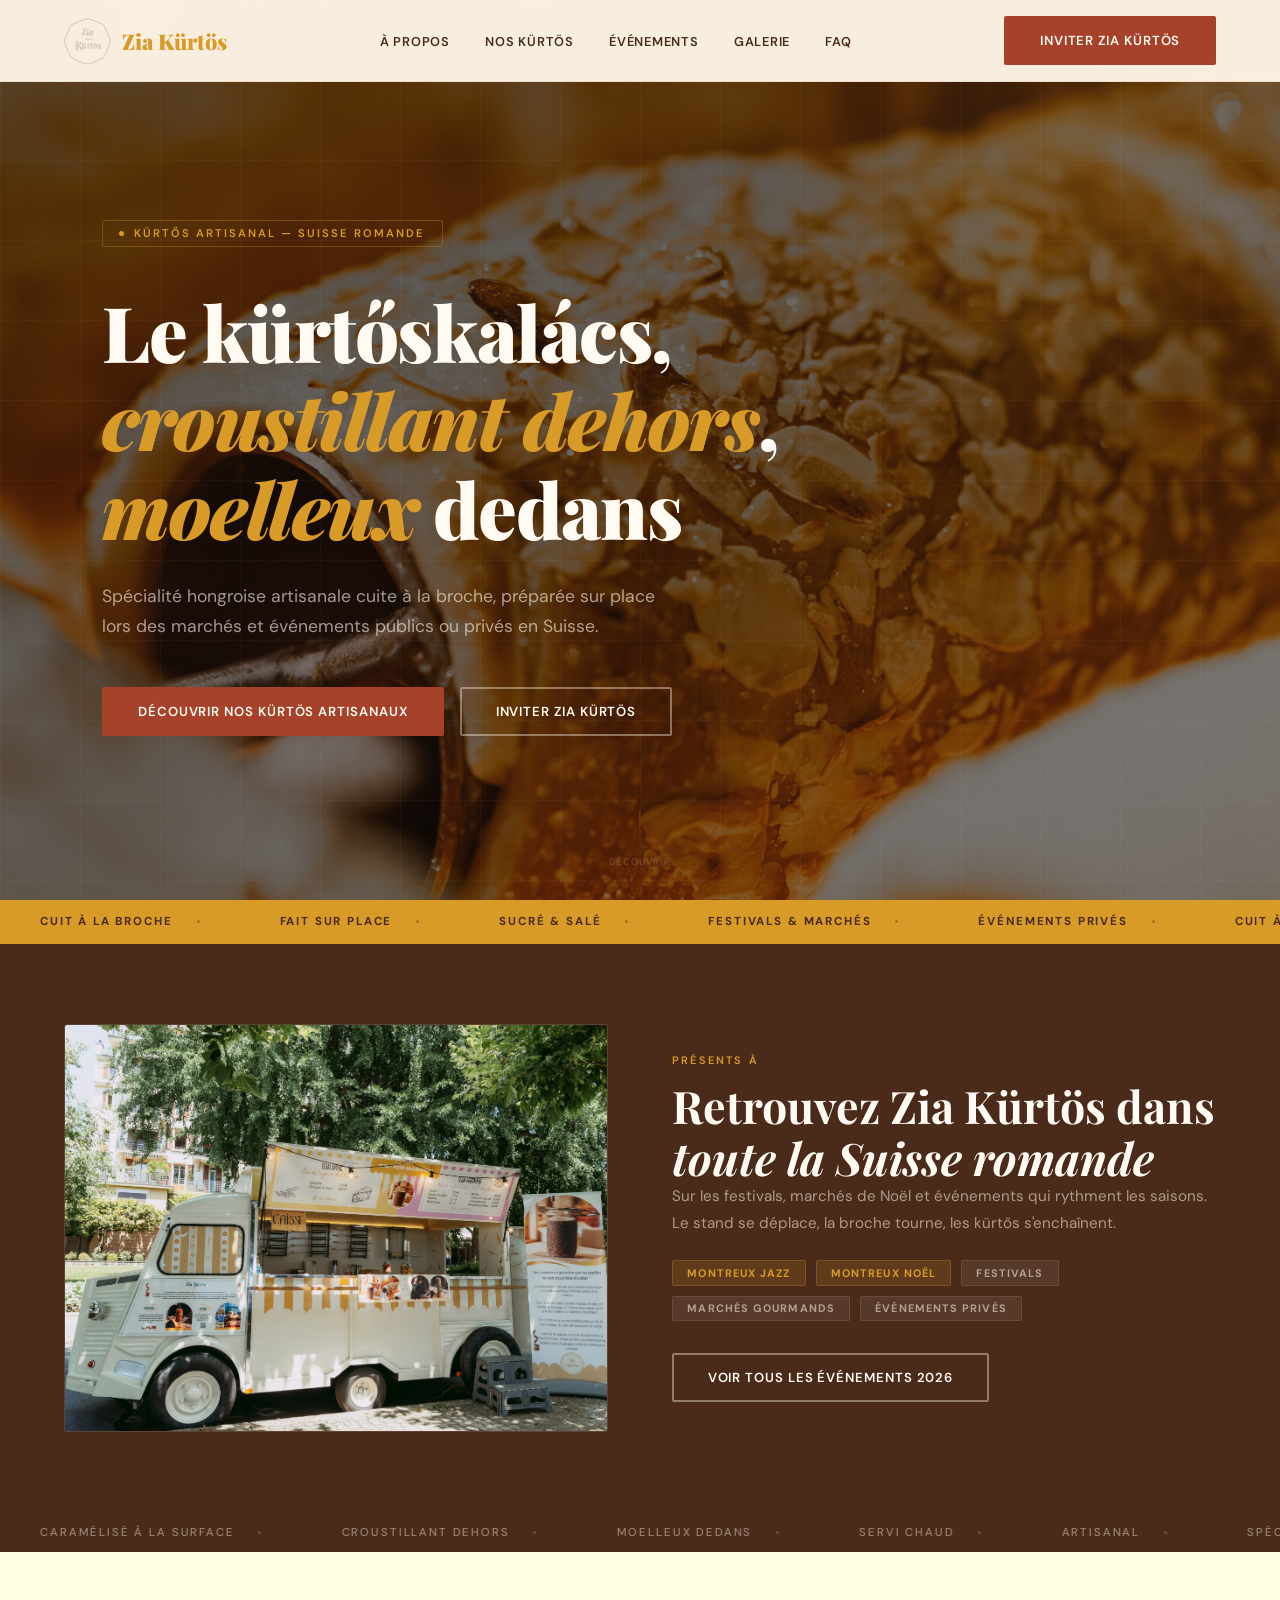
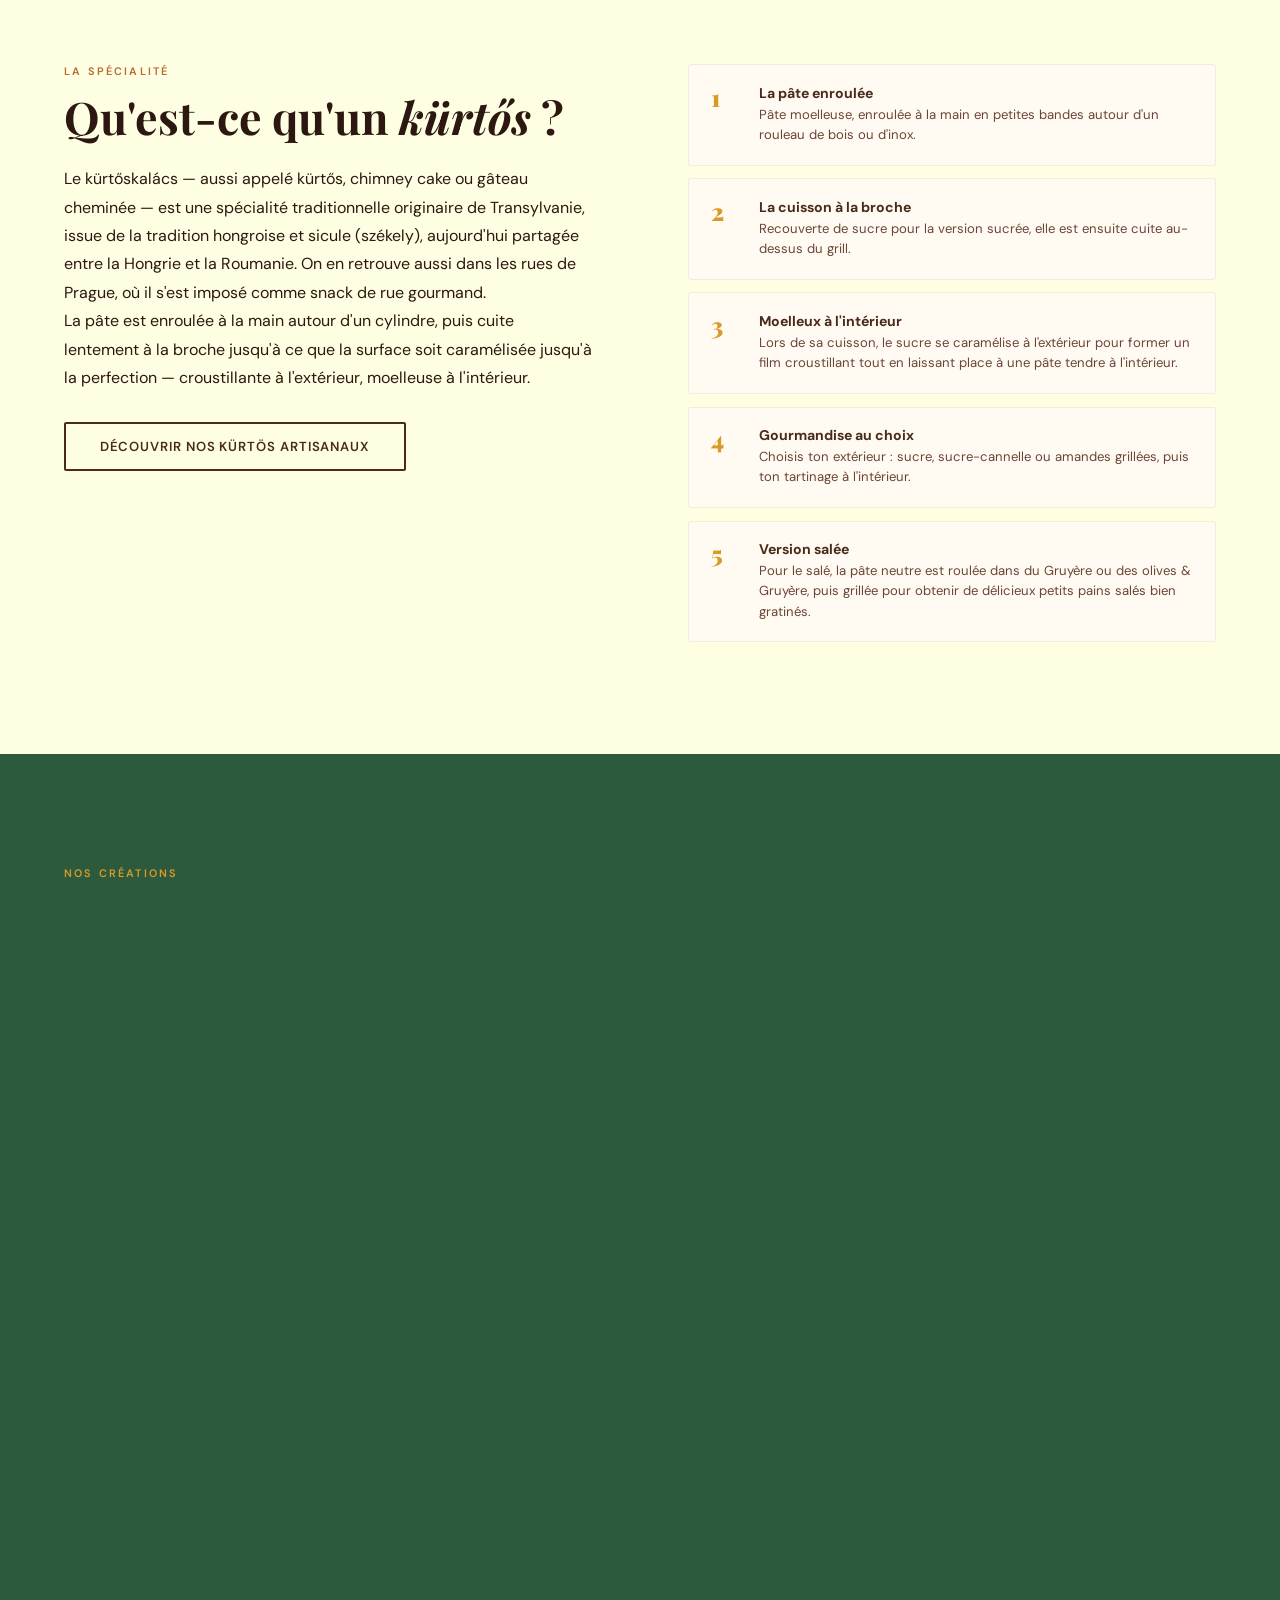
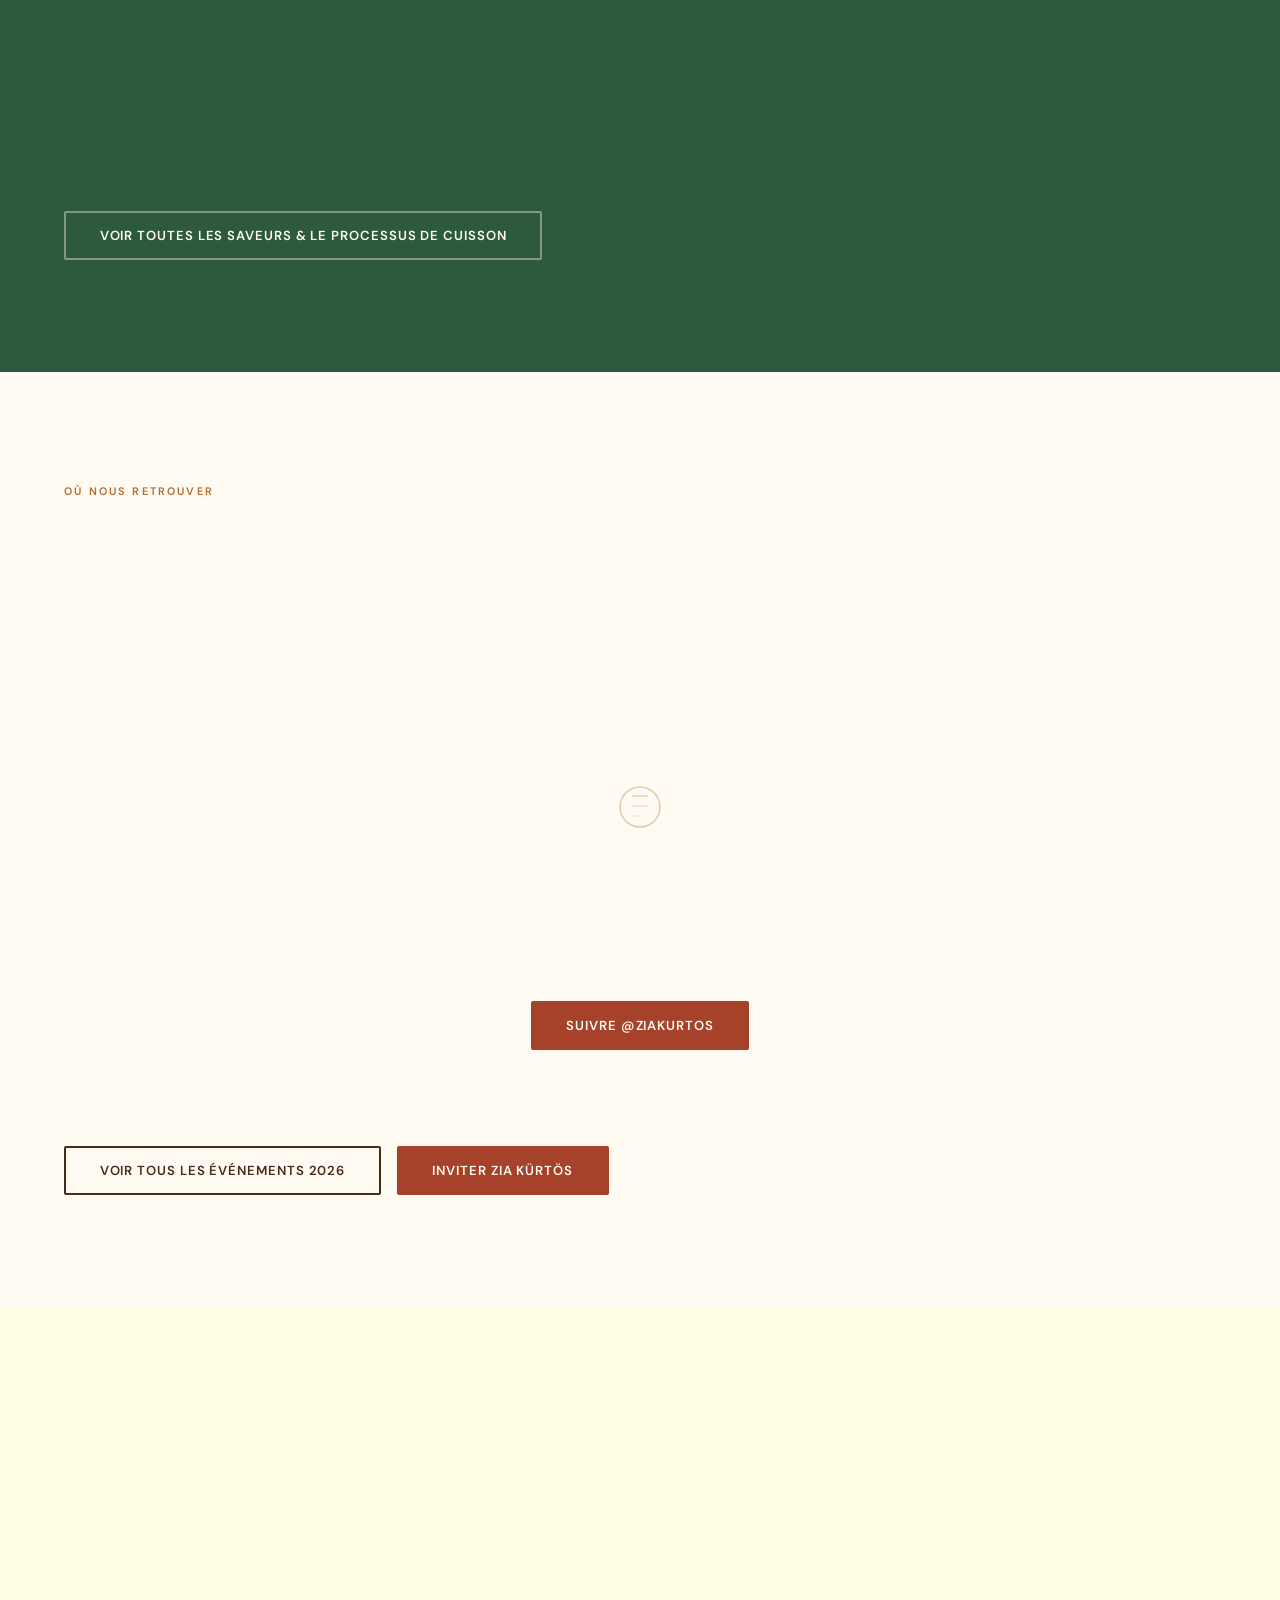
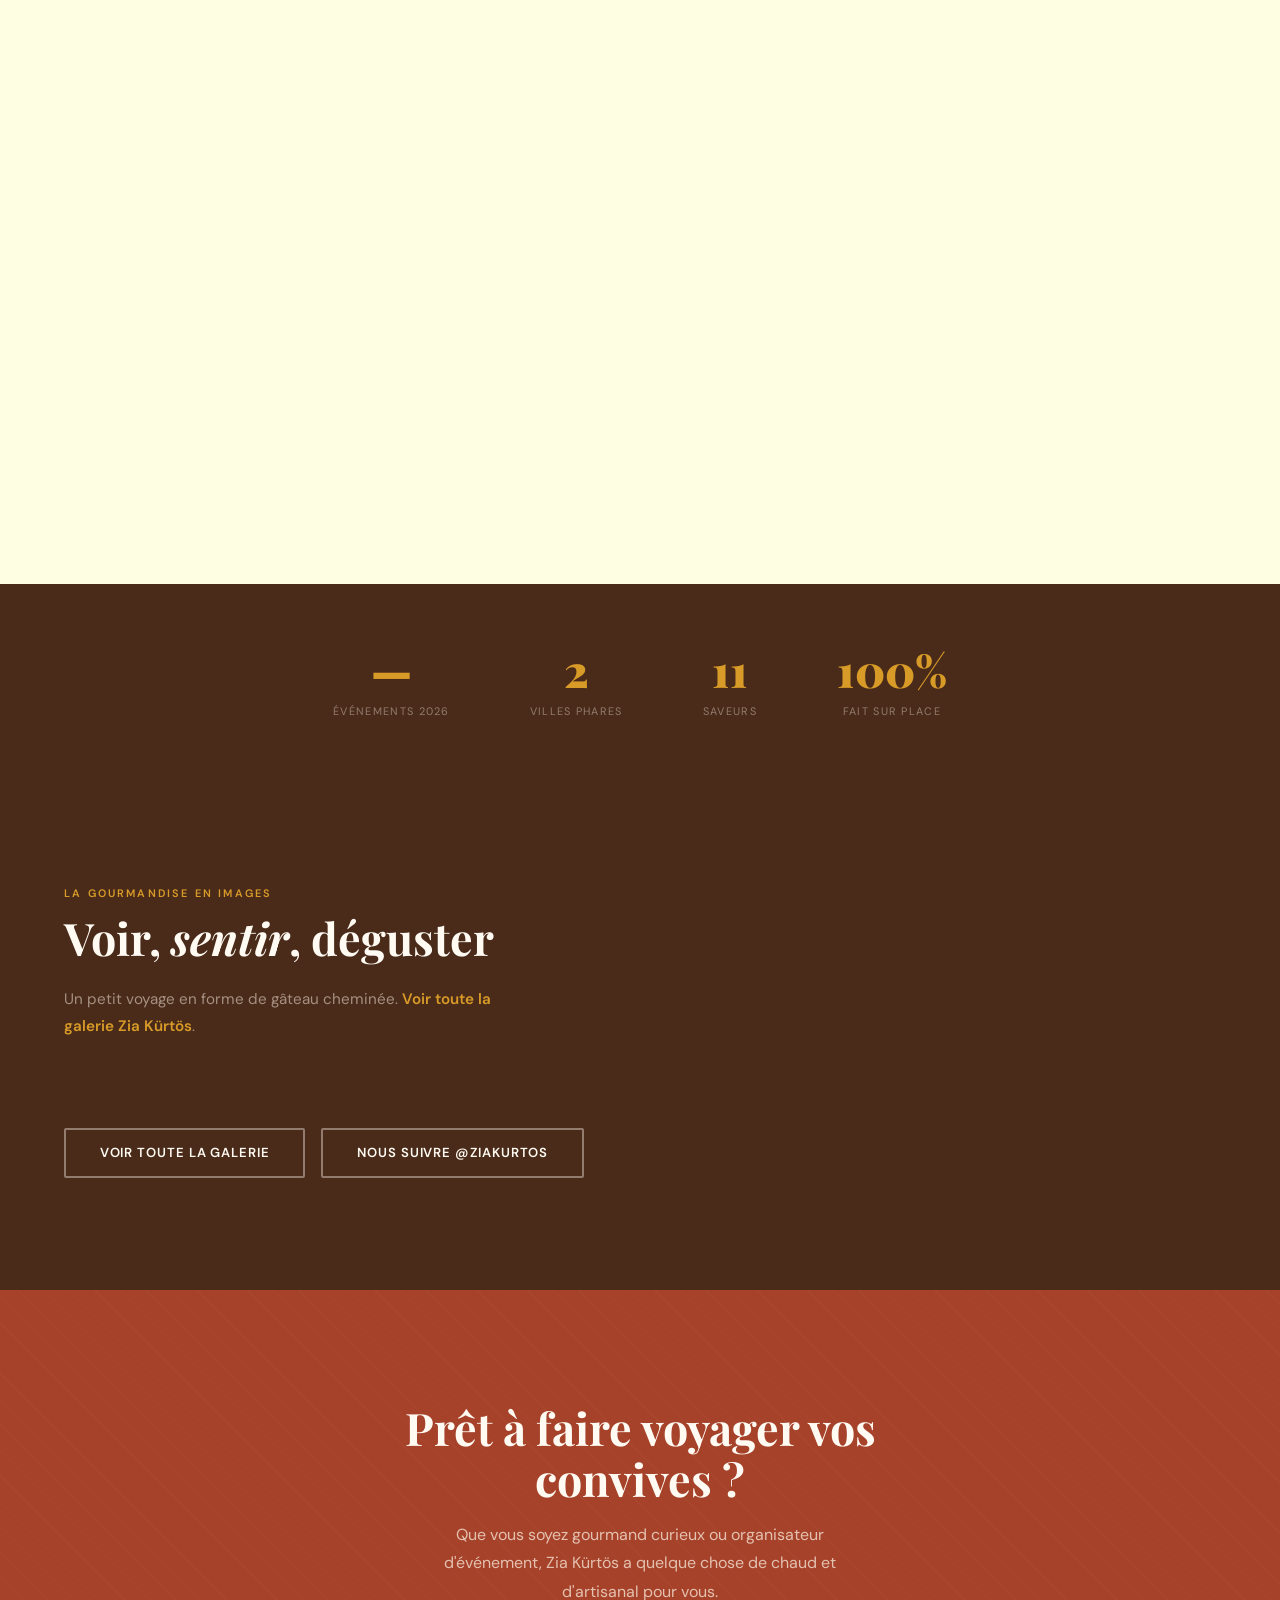
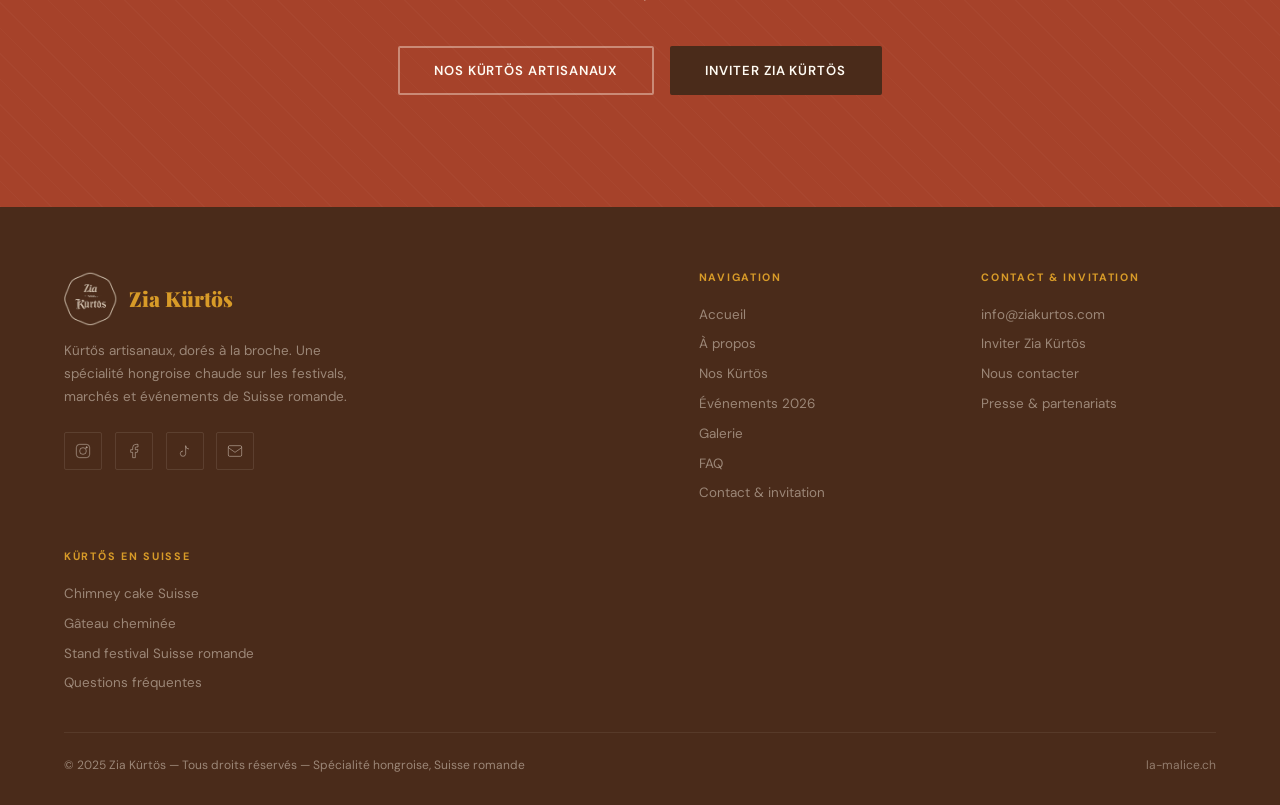
==== commit 1360f7cb: "Repo final" ====
--- a/index.html
+++ b/index.html
@@ -9,240 +9,12 @@
 <meta property="og:description" content="Kürtős artisanaux cuits à la broche. Festivals, marchés et événements en Suisse romande.">
 <meta property="og:type" content="website">
 <meta property="og:url" content="https://ziakurtos.com/">
-<meta property="og:image" content="https://ziakurtos.com/assets/images/zia-kurtos-stand.webp">
+<!-- og:image à ajouter ici (1200×630) dès que assets/images/zia-kurtos-stand.webp existera -->
 <link rel="canonical" href="https://ziakurtos.com/">
 <link rel="preconnect" href="https://fonts.googleapis.com">
 <link rel="preconnect" href="https://fonts.gstatic.com" crossorigin>
 <link href="https://fonts.googleapis.com/css2?family=Playfair+Display:ital,wght@0,700;0,900;1,700&family=DM+Sans:opsz,wght@9..40,300;9..40,400;9..40,500;9..40,600&display=swap" rel="stylesheet">
-<style>
-:root{--creme:#FFF6E8;--beige:#EAD7B7;--dore:#D89B28;--caramel:#B66A2C;--brun:#4A2B1A;--sapin:#173F35;--rouge:#A6422A;--rouge2:#7F2F20;--blanc:#FFFBF3;--texte:#2C1810;--gris:#6B4435}
-*,*::before,*::after{box-sizing:border-box;margin:0;padding:0}
-html{scroll-behavior:smooth}
-body{font-family:'DM Sans',sans-serif;background:var(--creme);color:var(--texte);overflow-x:hidden}
-h1,h2,h3,h4{font-family:'Playfair Display',serif;line-height:1.15}
-h1{font-size:clamp(2.8rem,6vw,5.5rem);font-weight:900}
-h2{font-size:clamp(1.8rem,3.5vw,3rem);font-weight:700}
-h3{font-size:clamp(1rem,2vw,1.3rem);font-weight:700}
-p{line-height:1.78}em{font-style:italic}
-.btn{display:inline-block;padding:.88rem 2.1rem;border-radius:2px;font-family:'DM Sans',sans-serif;font-size:.82rem;font-weight:600;letter-spacing:.07em;text-decoration:none;text-transform:uppercase;cursor:pointer;transition:all .28s ease;border:2px solid transparent}
-.btn-primary{background:var(--rouge);color:var(--blanc);border-color:var(--rouge)}
-.btn-primary:hover{background:var(--rouge2);transform:translateY(-3px);box-shadow:0 8px 24px rgba(166,66,42,.3)}
-.btn-secondary{background:transparent;color:var(--brun);border-color:var(--brun)}
-.btn-secondary:hover{background:var(--brun);color:var(--blanc);transform:translateY(-3px)}
-.btn-ghost{background:transparent;color:var(--blanc);border-color:rgba(255,246,232,.4)}
-.btn-ghost:hover{background:rgba(255,246,232,.12);transform:translateY(-3px)}
-/* announcement */
-.announcement{background:var(--dore);color:var(--brun);text-align:center;padding:.6rem 2rem;font-size:.78rem;font-weight:700;letter-spacing:.08em;text-transform:uppercase;display:none}
-.announcement.visible{display:block}
-/* nav */
-nav{position:fixed;top:0;left:0;right:0;z-index:200;display:flex;align-items:center;justify-content:space-between;padding:1rem 5%;background:rgba(255,246,232,.0);backdrop-filter:blur(0);border-bottom:1px solid transparent;transition:all .4s ease}
-nav.scrolled{background:rgba(255,246,232,.97);backdrop-filter:blur(14px);border-bottom:1px solid rgba(182,106,44,.1);box-shadow:0 4px 28px rgba(74,43,26,.08);padding:.7rem 5%}
-.nav-logo{font-family:'Playfair Display',serif;font-size:1.35rem;font-weight:900;color:var(--blanc);text-decoration:none;transition:color .3s}
-nav.scrolled .nav-logo{color:var(--brun)}
-.nav-logo span{color:var(--dore)}
-.nav-links{display:flex;gap:2.2rem;list-style:none}
-.nav-links a{text-decoration:none;color:rgba(255,246,232,.8);font-size:.8rem;font-weight:600;letter-spacing:.06em;text-transform:uppercase;position:relative;transition:color .2s}
-nav.scrolled .nav-links a{color:var(--brun)}
-.nav-links a::after{content:'';position:absolute;bottom:-4px;left:0;width:0;height:1.5px;background:var(--dore);transition:width .25s;border-radius:1px}
-nav.scrolled .nav-links a::after{background:var(--rouge)}
-.nav-links a:hover{color:var(--blanc)}
-nav.scrolled .nav-links a:hover{color:var(--rouge)}
-.nav-links a:hover::after{width:100%}
-.nav-cta-btn{padding:.6rem 1.5rem;font-size:.75rem}
-.burger{display:none;flex-direction:column;gap:5px;cursor:pointer;background:none;border:none;padding:4px}
-.burger span{width:24px;height:2px;background:var(--blanc);border-radius:2px;display:block;transition:background .3s}
-nav.scrolled .burger span{background:var(--brun)}
-.mobile-menu{display:none;position:fixed;inset:0;background:var(--brun);z-index:199;flex-direction:column;align-items:center;justify-content:center;gap:2rem;padding:2rem}
-.mobile-menu.open{display:flex}
-.mobile-menu a{font-family:'Playfair Display',serif;font-size:2rem;font-weight:700;color:var(--blanc);text-decoration:none}
-.mobile-menu a:hover{color:var(--dore)}
-.mobile-menu-close{position:absolute;top:1.5rem;right:1.5rem;background:none;border:none;cursor:pointer;color:var(--blanc)}
-/* HERO */
-.hero{min-height:100vh;background:var(--brun);display:flex;flex-direction:column;justify-content:center;padding:calc(72px + 3rem) 8% 4rem;position:relative;overflow:hidden}
-.hero-grid{position:absolute;inset:0;background-image:linear-gradient(rgba(255,246,232,.03) 1px,transparent 1px),linear-gradient(90deg,rgba(255,246,232,.03) 1px,transparent 1px);background-size:80px 80px;pointer-events:none}
-.hero-glow{position:absolute;width:800px;height:800px;border-radius:50%;background:radial-gradient(circle,rgba(216,155,40,.12) 0%,transparent 60%);top:-20%;right:-15%;pointer-events:none}
-.hero-glow2{position:absolute;width:500px;height:500px;border-radius:50%;background:radial-gradient(circle,rgba(166,66,42,.08) 0%,transparent 60%);bottom:0;left:5%;pointer-events:none}
-.hero-noise{position:absolute;inset:0;opacity:.35;pointer-events:none;background:url("data:image/svg+xml,%3Csvg viewBox='0 0 256 256' xmlns='http://www.w3.org/2000/svg'%3E%3Cfilter id='n'%3E%3CfeTurbulence type='fractalNoise' baseFrequency='0.85' numOctaves='4' stitchTiles='stitch'/%3E%3C/filter%3E%3Crect width='100%25' height='100%25' filter='url(%23n)' opacity='0.04'/%3E%3C/svg%3E")}
-.hero-label{display:inline-flex;align-items:center;gap:.6rem;font-size:.7rem;font-weight:600;letter-spacing:.18em;text-transform:uppercase;color:var(--dore);margin-bottom:2.5rem;padding:.35rem 1rem;border:1px solid rgba(216,155,40,.3);border-radius:2px;position:relative;z-index:1;width:fit-content}
-.hero-dot{width:5px;height:5px;background:var(--dore);border-radius:50%;animation:blink 2s ease infinite}
-@keyframes blink{0%,100%{opacity:1}50%{opacity:.3}}
-.hero h1{color:var(--blanc);max-width:900px;position:relative;z-index:1;letter-spacing:-.02em}
-.hero h1 em{color:var(--dore)}
-.hero-word-wrap{display:inline-block;position:relative}
-#wordChanger{display:inline-block;color:var(--dore);font-style:italic}
-.hero-sub{color:rgba(255,246,232,.6);font-size:1.1rem;max-width:560px;margin-top:1.8rem;line-height:1.75;position:relative;z-index:1}
-.hero-ctas{display:flex;gap:1rem;flex-wrap:wrap;margin-top:2.8rem;position:relative;z-index:1}
-.hero-scroll-hint{position:absolute;bottom:2rem;left:50%;transform:translateX(-50%);display:flex;flex-direction:column;align-items:center;gap:.5rem;color:rgba(255,246,232,.2);font-size:.6rem;letter-spacing:.12em;text-transform:uppercase}
-.hero-scroll-line{width:1px;height:36px;background:linear-gradient(to bottom,rgba(255,246,232,.2),transparent);animation:sl 2s ease infinite}
-@keyframes sl{0%,100%{transform:scaleY(0);transform-origin:top}50%{transform:scaleY(1);transform-origin:top}}
-/* marquee */
-.marquee-bar{background:var(--dore);padding:.9rem 0;overflow:hidden;width:100%;max-width:100vw}
-.marquee-bar-dark{background:var(--brun)}
-.marquee-track{display:flex;flex-wrap:nowrap;width:max-content;animation:mq 28s linear infinite;will-change:transform}
-.marquee-track.rev{animation-direction:reverse}
-.marquee-bar:hover .marquee-track,.marquee-bar-dark:hover .marquee-track{animation-play-state:paused}
-.marquee-item{white-space:nowrap;flex-shrink:0;font-size:.72rem;font-weight:700;letter-spacing:.16em;text-transform:uppercase;color:var(--brun);padding:0 2.5rem;display:inline-flex;align-items:center;gap:1.5rem}
-.marquee-bar-dark .marquee-item{color:rgba(255,246,232,.45);font-weight:500}
-.marquee-sep{width:3px;height:3px;background:rgba(74,43,26,.3);border-radius:50%;flex-shrink:0}
-.marquee-bar-dark .marquee-sep{background:rgba(255,246,232,.2)}
-@keyframes mq{from{transform:translateX(0)}to{transform:translateX(-50%)}}
-/* presence strip */
-.presence-strip{background:var(--brun);padding:5rem 5%;position:relative;overflow:hidden}
-.presence-strip-inner{max-width:1200px;margin:0 auto;display:grid;grid-template-columns:1fr 1fr;gap:4rem;align-items:center}
-.presence-img{aspect-ratio:4/3;background:rgba(255,246,232,.04);border-radius:3px;border:1px solid rgba(255,246,232,.08);display:flex;flex-direction:column;align-items:center;justify-content:center;gap:1rem;position:relative;overflow:hidden}
-.presence-img img{position:absolute;inset:0;width:100%;height:100%;object-fit:cover}
-.presence-img::after{content:'';position:absolute;inset:0;background:linear-gradient(to top,rgba(74,43,26,.4),transparent 50%);pointer-events:none}
-.ph-text{font-size:.62rem;letter-spacing:.08em;text-transform:uppercase;color:rgba(255,246,232,.2);font-weight:500;text-align:center;padding:0 1rem;position:relative;z-index:1}
-.presence-txt .s-label{color:var(--dore)}
-.presence-txt h2{color:var(--blanc);margin-bottom:1.2rem}
-.presence-badges{display:flex;flex-wrap:wrap;gap:.6rem;margin-top:1.5rem}
-.presence-badge{font-size:.68rem;font-weight:700;letter-spacing:.1em;text-transform:uppercase;padding:.3rem .9rem;border-radius:2px;background:rgba(255,246,232,.07);color:rgba(255,246,232,.55);border:1px solid rgba(255,246,232,.1)}
-.presence-badge.gold{background:rgba(216,155,40,.15);color:var(--dore);border-color:rgba(216,155,40,.25)}
-/* sections */
-section{padding:7rem 5%}
-.container{max-width:1200px;margin:0 auto}
-.s-label{font-size:.68rem;font-weight:600;letter-spacing:.2em;text-transform:uppercase;color:var(--caramel);margin-bottom:.8rem;display:block}
-.s-title{margin-bottom:1.4rem}
-/* produit = "Qu'est-ce qu'un kürtős" */
-.produit{background:var(--creme)}
-.produit-inner{max-width:1200px;margin:0 auto;display:grid;grid-template-columns:1fr 1fr;gap:6rem;align-items:start}
-.produit-txt p{color:var(--gris);font-size:1rem;line-height:1.8;margin-bottom:1rem}
-.produit-txt p:last-child{margin-bottom:0}
-/* processus home — 5 étapes statiques */
-.process-steps{display:flex;flex-direction:column;gap:.8rem}
-.process-step{background:var(--blanc);border:1px solid rgba(182,106,44,.1);border-radius:3px;padding:1.2rem 1.4rem;display:flex;gap:1.2rem;align-items:flex-start;transition:border-color .25s,transform .25s}
-.process-step:hover{border-color:rgba(216,155,40,.35);transform:translateX(5px)}
-.process-step-num{font-family:'Playfair Display',serif;font-size:1.5rem;font-weight:900;color:var(--dore);line-height:1;flex-shrink:0;width:28px}
-.process-step h4{font-family:'DM Sans',sans-serif;font-size:.88rem;font-weight:700;color:var(--brun);margin-bottom:.25rem}
-.process-step p{font-size:.82rem;color:var(--gris);line-height:1.55;margin:0}
-/* saveurs */
-.saveurs-home{background:var(--sapin)}
-.saveurs-home .s-label{color:var(--dore)}
-.saveurs-home .s-title{color:var(--blanc)}
-.filter-bar{display:flex;gap:.5rem;flex-wrap:wrap;margin-bottom:2.5rem}
-.filter-btn{font-family:'DM Sans',sans-serif;padding:.5rem 1.5rem;border-radius:2px;border:1.5px solid rgba(255,246,232,.18);background:transparent;color:rgba(255,246,232,.55);font-size:.75rem;letter-spacing:.08em;text-transform:uppercase;font-weight:600;cursor:pointer;transition:all .2s}
-.filter-btn.active,.filter-btn:hover{background:var(--dore);border-color:var(--dore);color:var(--brun)}
-.saveurs-grid{display:grid;grid-template-columns:repeat(auto-fill,minmax(200px,1fr));gap:1rem}
-.saveur-card{background:rgba(255,246,232,.05);border:1px solid rgba(255,246,232,.09);border-radius:3px;padding:1.5rem 1.3rem;transition:all .32s;position:relative;overflow:hidden}
-.saveur-card:hover{border-color:rgba(216,155,40,.45);transform:translateY(-4px);box-shadow:0 12px 30px rgba(0,0,0,.25)}
-.saveur-badge{position:absolute;top:.8rem;right:.8rem;font-size:.55rem;font-weight:700;letter-spacing:.1em;text-transform:uppercase;padding:.18rem .5rem;border-radius:2px}
-.badge-classique{background:rgba(255,246,232,.08);color:rgba(255,246,232,.4)}
-.badge-signature{background:rgba(216,155,40,.25);color:var(--dore)}
-.badge-sale{background:rgba(126,191,170,.12);color:#7EBFAA}
-.badge-saisonnier{background:rgba(255,255,255,.06);color:rgba(255,255,255,.3)}
-.saveur-tag{font-size:.6rem;letter-spacing:.12em;text-transform:uppercase;padding:.2rem .65rem;border-radius:2px;margin-bottom:.8rem;display:inline-block;font-weight:600}
-.tag-sucre{background:rgba(216,155,40,.18);color:var(--dore)}
-.tag-sale{background:rgba(126,191,170,.1);color:#7EBFAA;border:1px solid rgba(126,191,170,.2)}
-.saveur-card h3{color:var(--blanc);font-size:.92rem;margin-bottom:.3rem}
-.saveur-card p{font-size:.76rem;color:rgba(255,246,232,.4);line-height:1.5}
-.saveur-reveal{position:absolute;bottom:0;left:0;right:0;padding:.65rem 1rem;background:rgba(216,155,40,.15);border-top:1px solid rgba(216,155,40,.2);font-size:.7rem;color:var(--dore);transform:translateY(100%);transition:transform .3s}
-.saveur-card:hover .saveur-reveal{transform:translateY(0)}
-.empty-state{text-align:center;padding:4rem 2rem;grid-column:1/-1}
-.empty-state h3{font-family:'Playfair Display',serif;font-size:1.4rem;margin-bottom:.8rem;color:var(--blanc)}
-.empty-state p{font-size:.92rem;color:rgba(255,255,255,.5);line-height:1.75;margin-bottom:1.5rem}
-/* events home */
-.events-home{background:var(--blanc)}
-.events-home-inner{max-width:1200px;margin:0 auto}
-.events-grid{display:flex;flex-direction:column;gap:1.2rem;margin-top:2.5rem}
-.event-card{background:var(--creme);border:1px solid rgba(182,106,44,.12);border-radius:3px;display:grid;grid-template-columns:240px 1fr;overflow:hidden;transition:all .3s}
-.event-card:hover{transform:translateY(-4px);box-shadow:0 14px 36px rgba(74,43,26,.1);border-color:rgba(182,106,44,.28)}
-.event-card.featured{border-left:3px solid var(--dore)}
-.event-card-img{background:var(--beige);min-height:180px;display:flex;align-items:center;justify-content:center;position:relative;overflow:hidden}
-.event-card-img img{position:absolute;inset:0;width:100%;height:100%;object-fit:cover}
-.event-card-img-overlay{position:absolute;inset:0;background:linear-gradient(135deg,rgba(216,155,40,.08),transparent 60%)}
-.event-body{padding:1.5rem 1.8rem}
-.event-tag{font-size:.6rem;letter-spacing:.14em;text-transform:uppercase;color:var(--caramel);font-weight:700;margin-bottom:.3rem;display:block}
-.event-dates{font-size:.76rem;color:var(--caramel);font-weight:600;margin-bottom:.4rem;font-style:italic}
-.event-card h3{font-size:1rem;margin-bottom:.35rem;color:var(--texte)}
-.event-card p{font-size:.8rem;color:var(--gris);line-height:1.55}
-.event-card-arrow{display:inline-flex;align-items:center;gap:.4rem;font-size:.7rem;font-weight:700;color:var(--rouge);text-decoration:none;text-transform:uppercase;letter-spacing:.05em;margin-top:.7rem;transition:gap .2s}
-.event-card:hover .event-card-arrow{gap:.7rem}
-.img-placeholder{display:flex;flex-direction:column;align-items:center;justify-content:center;gap:.5rem;color:rgba(74,43,26,.2);font-size:.6rem;text-transform:uppercase;letter-spacing:.07em;text-align:center;padding:.8rem}
-/* stand / organisateurs */
-.stand-section{background:var(--creme)}
-.stand-inner{max-width:1200px;margin:0 auto;display:grid;grid-template-columns:1fr 1fr;gap:5rem;align-items:center}
-.stand-benefits{display:flex;flex-direction:column;gap:.85rem;margin-top:2rem}
-.stand-benefit{background:var(--blanc);border:1px solid rgba(182,106,44,.1);border-radius:3px;padding:1.1rem 1.3rem;display:flex;gap:1rem;align-items:flex-start;transition:all .28s}
-.stand-benefit:hover{border-color:var(--dore);transform:translateX(5px)}
-.stand-benefit-icon{flex-shrink:0;margin-top:.1rem}
-.stand-benefit strong{font-size:.88rem;font-weight:700;display:block;margin-bottom:.2rem;color:var(--brun)}
-.stand-benefit p{font-size:.8rem;color:var(--gris);line-height:1.55;margin:0}
-.stand-visual{aspect-ratio:4/5;background:var(--beige);border-radius:3px;border:1px solid rgba(182,106,44,.15);display:flex;flex-direction:column;align-items:center;justify-content:center;gap:1rem;position:relative;overflow:hidden}
-.stand-visual img{position:absolute;inset:0;width:100%;height:100%;object-fit:cover}
-/* stats */
-.stats-strip{background:var(--brun);padding:3.5rem 5%}
-.stats-inner{max-width:900px;margin:0 auto;display:flex;justify-content:center;gap:5rem;flex-wrap:wrap}
-.stat-item{text-align:center}
-.stat-val{font-family:'Playfair Display',serif;font-size:2.8rem;font-weight:900;color:var(--dore)}
-.stat-label{font-size:.68rem;color:rgba(255,246,232,.4);letter-spacing:.12em;text-transform:uppercase;margin-top:.3rem}
-/* galerie home */
-.galerie-home{background:var(--brun);padding:6rem 5%}
-.galerie-home-inner{max-width:1200px;margin:0 auto}
-.galerie-home .s-label{color:var(--dore)}
-.galerie-home .s-title{color:var(--blanc)}
-.gallery-mosaic{display:grid;grid-template-columns:2fr 1fr 1fr;grid-template-rows:auto auto;gap:1rem;margin-top:2.5rem}
-.gm-item{background:rgba(255,246,232,.05);border-radius:3px;overflow:hidden;position:relative;min-height:200px;display:flex;align-items:flex-end;border:1px solid rgba(255,246,232,.06);transition:border-color .3s}
-.gm-item:hover{border-color:rgba(216,155,40,.3)}
-.gm-item.tall{grid-row:span 2}
-.gm-item img{position:absolute;inset:0;width:100%;height:100%;object-fit:cover}
-.gm-overlay{position:absolute;bottom:0;left:0;right:0;padding:1rem;background:linear-gradient(to top,rgba(74,43,26,.7),transparent);opacity:0;transition:opacity .3s}
-.gm-item:hover .gm-overlay{opacity:1}
-.gm-legend{font-size:.7rem;color:var(--blanc);font-weight:600;letter-spacing:.08em;text-transform:uppercase}
-.galerie-cta-row{display:flex;gap:1rem;flex-wrap:wrap;margin-top:2rem}
-/* cta final */
-.cta-final{background:var(--rouge);padding:7rem 5%;text-align:center;position:relative;overflow:hidden}
-.cta-final::before{content:'';position:absolute;inset:0;background:repeating-linear-gradient(45deg,rgba(255,246,232,.025) 0,rgba(255,246,232,.025) 1px,transparent 0,transparent 18px)}
-.cta-final>*{position:relative;z-index:1}
-.cta-final h2{color:var(--blanc);max-width:640px;margin:0 auto 1rem}
-.cta-final p{color:rgba(255,246,232,.7);max-width:440px;margin:0 auto 2.5rem;font-size:1rem}
-.cta-btns{display:flex;justify-content:center;gap:1rem;flex-wrap:wrap}
-/* footer */
-footer{background:var(--brun);padding:4rem 5% 2rem;color:rgba(255,246,232,.45)}
-.footer-inner{max-width:1200px;margin:0 auto;display:grid;grid-template-columns:2.5fr 1fr 1fr 1fr;gap:2.5rem;margin-bottom:2.5rem}
-.footer-logo{font-family:'Playfair Display',serif;font-size:1.3rem;font-weight:900;color:var(--blanc);text-decoration:none;display:block;margin-bottom:.9rem}
-.footer-logo span{color:var(--dore)}
-.footer-brand p{font-size:.84rem;line-height:1.7;max-width:260px}
-.footer-socials{display:flex;gap:.8rem;margin-top:1.5rem}
-.footer-socials a{width:38px;height:38px;border-radius:2px;border:1px solid rgba(255,246,232,.1);display:flex;align-items:center;justify-content:center;color:rgba(255,246,232,.4);text-decoration:none;transition:all .2s}
-.footer-socials a:hover{border-color:var(--dore);color:var(--dore)}
-[data-tiktok]{display:none}
-.footer-col h4{font-family:'DM Sans',sans-serif;font-size:.67rem;font-weight:700;letter-spacing:.16em;text-transform:uppercase;color:var(--dore);margin-bottom:1.2rem}
-.footer-col ul{list-style:none;display:flex;flex-direction:column;gap:.55rem}
-.footer-col ul a{text-decoration:none;color:rgba(255,246,232,.45);font-size:.84rem;transition:color .2s}
-.footer-col ul a:hover{color:var(--blanc)}
-.footer-bottom{max-width:1200px;margin:0 auto;border-top:1px solid rgba(255,246,232,.07);padding-top:1.5rem;display:flex;justify-content:space-between;align-items:center;font-size:.75rem;flex-wrap:wrap;gap:.8rem}
-.footer-credit a{color:rgba(255,246,232,.4);text-decoration:none;transition:color .2s}
-.footer-credit a:hover{color:var(--dore)}
-/* reveal */
-.reveal{opacity:0;transform:translateY(22px);transition:opacity .65s ease,transform .65s ease}
-.reveal.visible{opacity:1;transform:translateY(0)}
-.reveal-left{opacity:0;transform:translateX(-24px);transition:opacity .65s ease,transform .65s ease}
-.reveal-left.visible{opacity:1;transform:translateX(0)}
-.reveal-right{opacity:0;transform:translateX(24px);transition:opacity .65s ease,transform .65s ease}
-.reveal-right.visible{opacity:1;transform:translateX(0)}
-@media(prefers-reduced-motion:reduce){.reveal,.reveal-left,.reveal-right{opacity:1;transform:none;transition:none}.marquee-track{animation:none}.hero-scroll-line,.hero-dot{animation:none}}
-@media(max-width:960px){
-  .produit-inner,.presence-strip-inner,.stand-inner{grid-template-columns:1fr;gap:3rem}
-  .stand-visual{display:none}
-  .gallery-mosaic{grid-template-columns:1fr 1fr}
-  .gm-item.tall{grid-row:span 1}
-  .event-card{grid-template-columns:1fr}
-  .event-card-img{min-height:160px;aspect-ratio:16/9}
-  .footer-inner{grid-template-columns:1fr 1fr}
-  .nav-links,.nav-cta-wrap{display:none}
-  .burger{display:flex}
-  .stats-inner{gap:3rem}
-}
-@media(max-width:620px){
-  section{padding:4.5rem 5%}
-  .hero{padding:calc(72px + 2rem) 6% 3rem}
-  .gallery-mosaic{grid-template-columns:1fr}
-  .saveurs-grid{grid-template-columns:1fr}
-  .footer-inner{grid-template-columns:1fr}
-  .footer-bottom{flex-direction:column;text-align:center}
-  .stats-inner{gap:2rem}
-}
-</style>
+<link rel="stylesheet" href="assets/css/styles.css">
 <script type="application/ld+json">
 {"@context":"https://schema.org","@graph":[
   {"@type":"Organization","@id":"https://ziakurtos.com/#org","name":"Zia Kürtös","url":"https://ziakurtos.com","email":"info@ziakurtos.com","sameAs":["https://www.instagram.com/ziakurtos/","https://www.facebook.com/zia.kurtos/"]},
@@ -256,7 +28,7 @@
 <div id="announcement" class="announcement" role="alert" aria-live="polite"></div>
 
 <nav id="navbar" role="navigation" aria-label="Navigation principale">
-  <a href="index.html" class="nav-logo">Zia <span>Kürtös</span></a>
+  <a href="index.html" class="nav-logo logo-box" data-logo-box><img class="logo-img" src="assets/images/logo.webp" alt="Zia Kürtös" onload="imgFallback(this)" onerror="imgFallback(this)"><span class="logo-text">Zia <span>Kürtös</span></span></a>
   <ul class="nav-links">
     <li><a href="a-propos.html">À propos</a></li>
     <li><a href="nos-kurtos.html">Nos Kürtös</a></li>
@@ -303,7 +75,7 @@
   <p class="hero-sub">
     Spécialité hongroise artisanale cuite à la broche, préparée sur place lors des marchés et événements publics ou privés en Suisse.
   </p>
-  <div class="hero-ctas">
+  <div class="hero-ctas-home">
     <a href="nos-kurtos.html" class="btn btn-primary" data-cta-main>Découvrir nos kürtös artisanaux</a>
     <a href="contact.html" class="btn btn-ghost" data-cta-contact>Inviter Zia Kürtös</a>
   </div>
@@ -332,13 +104,12 @@
 <!-- Présence strip -->
 <div class="presence-strip" aria-label="Présences phares de Zia Kürtös">
   <div class="presence-strip-inner">
-    <div class="presence-img reveal-left" role="img" aria-label="Stand Zia Kürtös lors d'un festival gourmand en Suisse">
-      <img src="assets/images/zia-kurtos-stand.webp" alt="Stand Zia Kürtös artisanal kürtős cuit à la broche festival Suisse" loading="lazy" onerror="this.style.display='none'">
-      <span class="ph-text" style="display:none">assets/images/zia-kurtos-stand.webp</span>
+    <div class="presence-img reveal-left" data-img-box role="img" aria-label="Stand Zia Kürtös lors d'un festival gourmand en Suisse">
+      <img src="assets/images/zia-kurtos-stand.webp" alt="Stand Zia Kürtös artisanal kürtős cuit à la broche festival Suisse" loading="lazy" onload="imgFallback(this)" onerror="imgFallback(this)">
     </div>
     <div class="reveal">
-      <span class="s-label" style="color:var(--dore)">Présents à</span>
-      <h2 style="color:var(--blanc)">Retrouvez Zia Kürtös dans <em>toute la Suisse romande</em></h2>
+      <span class="s-label s-label--gold">Présents à</span>
+      <h2 class="text-white">Retrouvez Zia Kürtös dans <em>toute la Suisse romande</em></h2>
       <p style="color:rgba(255,246,232,.55);font-size:.95rem;line-height:1.75">Sur les festivals, marchés de Noël et événements qui rythment les saisons. Le stand se déplace, la broche tourne, les kürtős s'enchaînent.</p>
       <div class="presence-badges">
         <span class="presence-badge gold">Montreux Jazz</span>
@@ -355,8 +126,8 @@
 </div>
 
 <!-- Marquee sombre -->
-<div class="marquee-bar-dark" style="padding:.8rem 0;overflow:hidden;width:100%;max-width:100vw" aria-hidden="true">
-  <div class="marquee-track rev" style="display:flex;flex-wrap:nowrap;width:max-content;animation:mq 32s linear infinite reverse;will-change:transform">
+<div class="marquee-bar-dark" aria-hidden="true">
+  <div class="marquee-track rev" style="animation-duration:32s">
     <span class="marquee-item">Caramélisé à la surface<span class="marquee-sep"></span></span>
     <span class="marquee-item">Croustillant dehors<span class="marquee-sep"></span></span>
     <span class="marquee-item">Moelleux dedans<span class="marquee-sep"></span></span>
@@ -380,14 +151,14 @@
     <div class="reveal-left">
       <span class="s-label">La spécialité</span>
       <h2 class="s-title" id="produit-title">Qu'est-ce qu'un <em>kürtős</em>&nbsp;?</h2>
-      <!-- Roumanie, Prague, "caramélisée jusqu'à la perfection", plus de "pâte levée" -->
-      <p>Le kürtőskalács — aussi appelé kürtős, chimney cake ou gâteau cheminée — est une spécialité traditionnelle originaire de Transylvanie, partagée entre la Hongrie et la Roumanie. On en retrouve aussi dans les rues de Prague, où il s'est imposé comme snack de rue gourmand.</p>
+      <!-- Transylvanie, Roumanie, Prague, "caramélisée jusqu'à la perfection" -->
+      <p>Le kürtőskalács — aussi appelé kürtős, chimney cake ou gâteau cheminée — est une spécialité traditionnelle originaire de Transylvanie, issue de la tradition hongroise et sicule (székely), aujourd'hui partagée entre la Hongrie et la Roumanie. On en retrouve aussi dans les rues de Prague, où il s'est imposé comme snack de rue gourmand.</p>
       <p>La pâte est enroulée à la main autour d'un cylindre, puis cuite lentement à la broche jusqu'à ce que la surface soit caramélisée jusqu'à la perfection — croustillante à l'extérieur, moelleuse à l'intérieur.</p>
       <div style="margin-top:1.8rem">
         <a href="nos-kurtos.html" class="btn btn-secondary">Découvrir nos kürtös artisanaux</a>
       </div>
     </div>
-    <!-- Processus 5 étapes — sans "pâte levée" -->
+    <!-- Processus 5 étapes -->
     <div class="reveal">
       <div class="process-steps" role="list">
         <div class="process-step" role="listitem">
@@ -436,7 +207,7 @@
   <div class="container">
     <span class="s-label">Nos créations</span>
     <h2 class="s-title reveal" id="saveurs-title">Choisissez votre <em>kürtős</em></h2>
-    <p class="reveal" style="color:rgba(255,246,232,.55);font-size:.95rem;max-width:500px;margin-bottom:2rem;line-height:1.75">
+    <p class="reveal saveurs-home-sub">
       Des saveurs sucrées et des versions salées, préparées sur place selon les événements et les saisons.
     </p>
 
@@ -520,9 +291,8 @@
         <a href="contact.html" class="btn btn-primary" data-cta-contact>Inviter Zia Kürtös à mon événement</a>
       </div>
     </div>
-    <div class="stand-visual reveal-right" role="img" aria-label="Stand Zia Kürtös lors d'un festival gourmand en Suisse">
-      <img src="assets/images/uploads/zia-kurtos-stand-preparation.webp" alt="Stand Zia Kürtös — roulage et cuisson à la broche en direct lors d'un événement" loading="lazy" onerror="this.style.display='none'">
-      <span class="ph-text" style="position:relative;z-index:1">assets/images/uploads/zia-kurtos-stand-preparation.webp</span>
+    <div class="stand-visual reveal-right" data-img-box role="img" aria-label="Stand Zia Kürtös lors d'un festival gourmand en Suisse">
+      <img src="assets/images/uploads/zia-kurtos-stand-preparation.webp" alt="Stand Zia Kürtös — roulage et cuisson à la broche en direct lors d'un événement" loading="lazy" onload="imgFallback(this)" onerror="imgFallback(this)">
     </div>
   </div>
 </section>
@@ -540,8 +310,8 @@
 <!-- Galerie home -->
 <section class="galerie-home" aria-labelledby="galerie-home-title">
   <div class="galerie-home-inner">
-    <span class="s-label" style="color:var(--dore)">La gourmandise en images</span>
-    <h2 class="s-title reveal" id="galerie-home-title" style="color:var(--blanc)">Voir, <em>sentir</em>, déguster</h2>
+    <span class="s-label s-label--gold">La gourmandise en images</span>
+    <h2 class="s-title reveal text-white" id="galerie-home-title">Voir, <em>sentir</em>, déguster</h2>
     <p class="reveal" style="color:rgba(255,246,232,.5);font-size:.95rem;max-width:480px">Un petit voyage en forme de gâteau cheminée. <a href="galerie.html" style="color:var(--dore);font-weight:600;text-decoration:none">Voir toute la galerie Zia Kürtös</a>.</p>
     <!-- ★ Mosaïque injectée par main.js → renderGalleryMosaic() ★ -->
     <div id="galleryMosaic" class="gallery-mosaic"></div>
@@ -558,14 +328,14 @@
   <p>Que vous soyez gourmand curieux ou organisateur d'événement, Zia Kürtös a quelque chose de chaud et d'artisanal pour vous.</p>
   <div class="cta-btns">
     <a href="nos-kurtos.html" class="btn btn-ghost">Nos kürtös artisanaux</a>
-    <a href="contact.html" class="btn" style="background:var(--brun);color:var(--blanc);border:2px solid var(--brun)" data-cta-contact>Inviter Zia Kürtös à mon événement</a>
+    <a href="contact.html" class="btn btn-dark" data-cta-contact>Inviter Zia Kürtös à mon événement</a>
   </div>
 </section>
 
 <footer>
   <div class="footer-inner">
     <div class="footer-brand">
-      <a href="index.html" class="footer-logo">Zia <span>Kürtös</span></a>
+      <a href="index.html" class="footer-logo logo-box" data-logo-box><img class="logo-img" src="assets/images/logo.webp" alt="Zia Kürtös" onload="imgFallback(this)" onerror="imgFallback(this)"><span class="logo-text">Zia <span>Kürtös</span></span></a>
       <p>Kürtős artisanaux, dorés à la broche. Une spécialité hongroise chaude sur les festivals, marchés et événements de Suisse romande.</p>
       <div class="footer-socials">
         <a href="https://www.instagram.com/ziakurtos/" target="_blank" rel="noopener noreferrer" aria-label="Instagram" data-instagram><svg width="16" height="16" viewBox="0 0 24 24" fill="none" stroke="currentColor" stroke-width="1.5"><rect x="2" y="2" width="20" height="20" rx="5"/><circle cx="12" cy="12" r="5"/><circle cx="17.5" cy="6.5" r="1" fill="currentColor"/></svg></a>
--- a/assets/css/styles.css
+++ b/assets/css/styles.css
@@ -0,0 +1,1425 @@
+/* ═══════════════════════════════════════════════════════════════════════════
+   Zia Kürtös — assets/css/styles.css
+   Source unique de vérité pour tous les styles du site.
+
+   POUR CHANGER LES COULEURS → variables du thème dans :root et [data-theme]
+   POUR CHANGER UN COMPOSANT → trouver la section concernée ci-dessous
+
+   TABLE DES MATIÈRES
+   ─────────────────────────────────────────────────────────────────────────
+   01. Variables & Thèmes
+   02. Reset & Base
+   03. Typographie
+   04. Utilitaires
+   05. Annonce
+   06. Navigation
+   07. Menu mobile
+   08. Boutons
+   09. Marquee
+   10. Animations reveal
+   11. Footer
+   12. Composants partagés (sections, labels, cards communes)
+   13. HOME — index.html
+   14. À PROPOS — a-propos.html
+   15. NOS KÜRTÖS — nos-kurtos.html
+   16. ÉVÉNEMENTS — evenements.html
+   17. GALERIE — galerie.html
+   18. FAQ — faq.html
+   19. CONTACT — contact.html
+   20. Responsive — 960px
+   21. Responsive — 620px
+   22. Préférence reduced-motion
+   ═══════════════════════════════════════════════════════════════════════════ */
+
+
+/* ══════════════════════════════════════════════════════════════════════════
+   01. VARIABLES & THÈMES
+   ══════════════════════════════════════════════════════════════════════════ */
+
+:root {
+  /* Palette de base */
+  --creme:   #FFF6E8;
+  --beige:   #EAD7B7;
+  --dore:    #D89B28;
+  --caramel: #B66A2C;
+  --brun:    #4A2B1A;
+  --sapin:   #173F35;
+  --rouge:   #A6422A;
+  --rouge2:  #7F2F20;
+  --blanc:   #FFFBF3;
+  --texte:   #2C1810;
+  --gris:    #6B4435;
+
+  /* Alias sémantiques — modifiez ici pour un impact global */
+  --color-primary:  var(--rouge);
+  --color-accent:   var(--dore);
+  --color-bg:       var(--creme);
+  --color-text:     var(--texte);
+  --color-footer:   var(--brun);
+  --color-dark:     var(--brun);
+  --color-darker:   var(--sapin);
+  --color-border:   rgba(182,106,44,.12);
+  --color-shadow:   rgba(74,43,26,.08);
+  --color-shadow-md:rgba(74,43,26,.14);
+}
+
+/* Thème été (défaut) — overridé par main.js via ZIA_THEME */
+[data-theme="summer"] {
+  --creme:   #FEFEE2;
+  --beige:   #F5F0C4;
+  --sapin:   #2D5A3D;
+}
+
+/* Thème hiver */
+[data-theme="winter"] {
+  --creme:   #FFF6E8;
+  --beige:   #EAD7B7;
+  --sapin:   #173F35;
+}
+
+
+/* ══════════════════════════════════════════════════════════════════════════
+   02. RESET & BASE
+   ══════════════════════════════════════════════════════════════════════════ */
+
+*, *::before, *::after { box-sizing: border-box; margin: 0; padding: 0; }
+html { scroll-behavior: smooth; }
+body {
+  font-family: 'DM Sans', sans-serif;
+  background: var(--creme);
+  color: var(--texte);
+  overflow-x: hidden;
+}
+img { display: block; max-width: 100%; }
+
+
+/* ══════════════════════════════════════════════════════════════════════════
+   03. TYPOGRAPHIE
+   ══════════════════════════════════════════════════════════════════════════ */
+
+h1, h2, h3, h4 { font-family: 'Playfair Display', serif; line-height: 1.15; }
+h1 { font-size: clamp(2.4rem, 5.5vw, 4.8rem); font-weight: 900; }
+h2 { font-size: clamp(1.8rem, 3.5vw,   3rem); font-weight: 700; }
+h3 { font-size: clamp(1rem,   2vw,    1.3rem); font-weight: 700; }
+h4 { font-size: clamp(.9rem,  1.5vw,  1.1rem); font-weight: 700; }
+p  { line-height: 1.78; }
+em { font-style: italic; }
+a  { color: inherit; }
+
+
+/* ══════════════════════════════════════════════════════════════════════════
+   04. UTILITAIRES
+   ══════════════════════════════════════════════════════════════════════════ */
+
+.text-white  { color: var(--blanc); }
+.text-gold   { color: var(--dore); }
+.text-muted  { color: var(--gris); }
+.text-light  { color: rgba(255,246,232,.6); }
+.text-sm     { font-size: .88rem; }
+.text-xs     { font-size: .78rem; }
+.empty-state {
+  text-align: center; padding: 4rem 2rem; grid-column: 1 / -1;
+}
+.empty-state h3 {
+  font-family: 'Playfair Display', serif; font-size: 1.4rem; font-weight: 700;
+  margin-bottom: .8rem; color: var(--blanc);
+}
+.empty-state p  { font-size: .95rem; color: rgba(255,255,255,.5); line-height: 1.75; margin-bottom: 1.5rem; }
+.empty-state .btn { margin-top: .5rem; }
+
+/* Variante fond clair */
+.empty-state--light h3  { color: var(--texte); }
+.empty-state--light p   { color: var(--gris); }
+
+/* Icône SVG centrée dans les états vides (injectée par main.js) */
+.empty-state-icon { margin: 0 auto 1.5rem; display: block; opacity: .35; }
+@keyframes blink    { 0%,100%{opacity:1} 50%{opacity:.3} }
+@keyframes blink-dot{ 0%,100%{opacity:1} 50%{opacity:.3} }
+
+
+/* ══════════════════════════════════════════════════════════════════════════
+   05. ANNONCE (bandeau doré global)
+   ══════════════════════════════════════════════════════════════════════════ */
+
+.announcement {
+  background: var(--dore); color: var(--brun); text-align: center;
+  padding: .6rem 2rem; font-size: .78rem; font-weight: 700;
+  letter-spacing: .08em; text-transform: uppercase; display: none;
+}
+.announcement.visible { display: block; }
+
+
+/* ══════════════════════════════════════════════════════════════════════════
+   06. NAVIGATION
+   ══════════════════════════════════════════════════════════════════════════ */
+
+nav {
+  position: fixed; top: 0; left: 0; right: 0; z-index: 200;
+  display: flex; align-items: center; justify-content: space-between;
+  padding: 1rem 5%;
+  background: rgba(255,246,232,.96);
+  backdrop-filter: blur(12px);
+  border-bottom: 1px solid rgba(182,106,44,.1);
+  transition: box-shadow .3s, padding .3s;
+}
+nav.scrolled {
+  box-shadow: 0 4px 28px rgba(74,43,26,.1);
+  padding: .7rem 5%;
+}
+
+/* Nav transparente sur fond sombre (home) */
+nav.nav-transparent {
+  background: rgba(255,246,232,0);
+  backdrop-filter: blur(0);
+  border-bottom-color: transparent;
+}
+nav.nav-transparent.scrolled {
+  background: rgba(255,246,232,.97);
+  backdrop-filter: blur(14px);
+  border-bottom-color: rgba(182,106,44,.1);
+}
+
+.nav-logo {
+  font-family: 'Playfair Display', serif; font-size: 1.35rem; font-weight: 900;
+  color: var(--brun); text-decoration: none; transition: color .3s;
+  display: flex; align-items: center; gap: .65rem;
+}
+nav.nav-transparent .nav-logo { color: var(--blanc); }
+nav.nav-transparent.scrolled .nav-logo { color: var(--brun); }
+.nav-logo span { color: var(--dore); }
+
+/* Logo image + texte affichés ensemble (image à gauche, texte "Zia Kürtös" à
+   droite). Si le fichier venait à manquer, seul le texte reste affiché — voir
+   imgFallback() dans main.js. [data-logo-box] se comporte à l'inverse de
+   [data-img-box] : au lieu de masquer tout le bloc, seule l'image en échec
+   est cachée ; le lien et son texte restent donc toujours visibles. */
+.logo-box .logo-img  { height: 3rem; width: auto; display: block; }
+.logo-box.is-missing .logo-img { display: none; }
+
+.nav-links { display: flex; gap: 2.2rem; list-style: none; }
+.nav-links a {
+  text-decoration: none; color: var(--brun); font-size: .8rem; font-weight: 600;
+  letter-spacing: .06em; text-transform: uppercase; position: relative; transition: color .2s;
+}
+nav.nav-transparent .nav-links a { color: rgba(255,246,232,.8); }
+nav.nav-transparent.scrolled .nav-links a { color: var(--brun); }
+.nav-links a::after {
+  content: ''; position: absolute; bottom: -4px; left: 0; width: 0;
+  height: 1.5px; background: var(--color-primary); transition: width .25s; border-radius: 1px;
+}
+.nav-links a:hover,
+.nav-links a[aria-current="page"] { color: var(--color-primary); }
+nav.nav-transparent .nav-links a:hover { color: var(--blanc); }
+.nav-links a:hover::after,
+.nav-links a[aria-current="page"]::after { width: 100%; }
+
+.nav-cta-btn { padding: .6rem 1.5rem; font-size: .75rem; }
+
+.burger {
+  display: none; flex-direction: column; gap: 5px;
+  cursor: pointer; background: none; border: none; padding: 4px;
+}
+.burger span {
+  width: 24px; height: 2px; background: var(--brun);
+  border-radius: 2px; display: block; transition: background .3s;
+}
+nav.nav-transparent .burger span { background: var(--blanc); }
+nav.nav-transparent.scrolled .burger span { background: var(--brun); }
+
+/* Nav toujours sombre (galerie : fond brun sur toute la page, jamais de fond clair) */
+nav.nav-dark {
+  background: rgba(74,43,26,.97);
+  backdrop-filter: blur(12px);
+  border-bottom-color: rgba(216,155,40,.15);
+}
+nav.nav-dark.scrolled { box-shadow: 0 4px 28px rgba(0,0,0,.3); }
+nav.nav-dark .nav-logo { color: var(--blanc); }
+nav.nav-dark .nav-links a { color: rgba(255,246,232,.65); }
+nav.nav-dark .nav-links a:hover,
+nav.nav-dark .nav-links a[aria-current="page"] { color: var(--blanc); }
+nav.nav-dark .burger span { background: var(--blanc); }
+
+
+/* ══════════════════════════════════════════════════════════════════════════
+   07. MENU MOBILE
+   ══════════════════════════════════════════════════════════════════════════ */
+
+.mobile-menu {
+  display: none; position: fixed; inset: 0; z-index: 199;
+  background: var(--creme); flex-direction: column;
+  align-items: center; justify-content: center; gap: 2rem; padding: 2rem;
+}
+.mobile-menu.open { display: flex; }
+.mobile-menu a {
+  font-family: 'Playfair Display', serif; font-size: 2rem; font-weight: 700;
+  color: var(--brun); text-decoration: none; transition: color .2s;
+}
+.mobile-menu a:hover { color: var(--color-primary); }
+.mobile-menu-close {
+  position: absolute; top: 1.5rem; right: 1.5rem;
+  background: none; border: none; cursor: pointer; color: var(--brun);
+}
+
+/* Variante sombre (galerie, etc.) */
+.mobile-menu--dark { background: var(--brun); }
+.mobile-menu--dark a { color: var(--blanc); }
+.mobile-menu--dark a:hover { color: var(--dore); }
+.mobile-menu--dark .mobile-menu-close { color: var(--blanc); }
+
+
+/* ══════════════════════════════════════════════════════════════════════════
+   08. BOUTONS
+   ══════════════════════════════════════════════════════════════════════════ */
+
+.btn {
+  display: inline-block; padding: .88rem 2.1rem; border-radius: 2px;
+  font-family: 'DM Sans', sans-serif; font-size: .82rem; font-weight: 600;
+  letter-spacing: .07em; text-decoration: none; text-transform: uppercase;
+  cursor: pointer; transition: all .28s ease; border: 2px solid transparent;
+}
+.btn-primary {
+  background: var(--rouge); color: var(--blanc); border-color: var(--rouge);
+}
+.btn-primary:hover {
+  background: var(--rouge2); transform: translateY(-3px);
+  box-shadow: 0 8px 24px rgba(166,66,42,.3);
+}
+.btn-secondary {
+  background: transparent; color: var(--brun); border-color: var(--brun);
+}
+.btn-secondary:hover {
+  background: var(--brun); color: var(--blanc); transform: translateY(-3px);
+}
+.btn-ghost {
+  background: transparent; color: var(--blanc);
+  border-color: rgba(255,246,232,.4);
+}
+.btn-ghost:hover {
+  background: rgba(255,246,232,.1); transform: translateY(-3px);
+}
+.btn-white {
+  background: var(--blanc); color: var(--rouge); border: 2px solid var(--blanc);
+}
+.btn-white:hover { background: var(--creme); transform: translateY(-3px); }
+.btn-dark {
+  background: var(--brun); color: var(--blanc); border: 2px solid var(--brun);
+}
+.btn-dark:hover { background: var(--texte); transform: translateY(-3px); }
+.btn[disabled] { opacity: .6; cursor: not-allowed; transform: none !important; }
+
+
+/* ══════════════════════════════════════════════════════════════════════════
+   09. MARQUEE
+   ══════════════════════════════════════════════════════════════════════════ */
+
+.marquee-bar,
+.marquee-bar-dark,
+.marquee-bar-caramel,
+.marquee-bar-rouge {
+  overflow: hidden; width: 100%; max-width: 100vw; position: relative;
+  padding: .9rem 0;
+}
+.marquee-bar         { background: var(--dore); }
+.marquee-bar-dark    { background: var(--brun); padding: .8rem 0; }
+.marquee-bar-caramel { background: var(--caramel); }
+.marquee-bar-rouge   { background: var(--rouge); border-top: 2px solid var(--rouge2); }
+
+.marquee-track {
+  display: flex; flex-wrap: nowrap; width: max-content;
+  animation: mq 28s linear infinite;
+  will-change: transform;
+}
+.marquee-track.rev { animation-direction: reverse; }
+.marquee-bar:hover .marquee-track,
+.marquee-bar-dark:hover .marquee-track,
+.marquee-bar-caramel:hover .marquee-track,
+.marquee-bar-rouge:hover .marquee-track { animation-play-state: paused; }
+
+.marquee-item {
+  white-space: nowrap; flex-shrink: 0;
+  font-size: .72rem; font-weight: 700; letter-spacing: .16em;
+  text-transform: uppercase; color: var(--brun);
+  padding: 0 2.5rem; display: inline-flex; align-items: center; gap: 1.5rem;
+}
+.marquee-bar-dark .marquee-item    { color: rgba(255,246,232,.45); font-weight: 500; }
+.marquee-bar-caramel .marquee-item { color: var(--blanc); }
+.marquee-bar-rouge .marquee-item   { color: var(--blanc); font-weight: 600; }
+
+.marquee-sep { width: 3px; height: 3px; border-radius: 50%; flex-shrink: 0; background: rgba(74,43,26,.35); }
+.marquee-bar-dark .marquee-sep    { background: rgba(255,246,232,.2); }
+.marquee-bar-caramel .marquee-sep { background: rgba(255,246,232,.4); }
+.marquee-bar-rouge .marquee-sep   { background: rgba(255,246,232,.4); }
+
+@keyframes mq { from { transform: translateX(0); } to { transform: translateX(-50%); } }
+
+
+/* ══════════════════════════════════════════════════════════════════════════
+   10. ANIMATIONS REVEAL
+   ══════════════════════════════════════════════════════════════════════════ */
+
+.reveal       { opacity: 0; transform: translateY(22px);  transition: opacity .65s ease, transform .65s ease; }
+.reveal-left  { opacity: 0; transform: translateX(-24px); transition: opacity .65s ease, transform .65s ease; }
+.reveal-right { opacity: 0; transform: translateX(24px);  transition: opacity .65s ease, transform .65s ease; }
+.reveal.visible,
+.reveal-left.visible,
+.reveal-right.visible { opacity: 1; transform: none; }
+
+
+/* ══════════════════════════════════════════════════════════════════════════
+   11. FOOTER
+   ══════════════════════════════════════════════════════════════════════════ */
+
+footer {
+  background: var(--color-footer); padding: 4rem 5% 2rem;
+  color: rgba(255,246,232,.45);
+}
+.footer-inner {
+  max-width: 1200px; margin: 0 auto;
+  display: grid; grid-template-columns: 2.5fr 1fr 1fr;
+  gap: 3rem; margin-bottom: 2.5rem;
+}
+.footer-logo {
+  font-family: 'Playfair Display', serif; font-size: 1.3rem; font-weight: 900;
+  color: var(--blanc); text-decoration: none; margin-bottom: .9rem;
+  display: flex; align-items: center; gap: .65rem;
+}
+.footer-logo span { color: var(--dore); }
+.footer-logo .logo-img { height: 3.4rem; }
+.footer-brand p   { font-size: .84rem; line-height: 1.7; max-width: 290px; }
+
+.footer-socials { display: flex; gap: .8rem; margin-top: 1.5rem; }
+.footer-socials a {
+  width: 38px; height: 38px; border-radius: 2px;
+  border: 1px solid rgba(255,246,232,.1);
+  display: flex; align-items: center; justify-content: center;
+  color: rgba(255,246,232,.4); text-decoration: none; transition: all .2s;
+}
+.footer-socials a:hover { border-color: var(--dore); color: var(--dore); }
+
+/* TikTok masqué par défaut, affiché par main.js si tiktok_url renseigné */
+[data-tiktok] { display: none; }
+
+.footer-col h4 {
+  font-family: 'DM Sans', sans-serif; font-size: .67rem; font-weight: 700;
+  letter-spacing: .16em; text-transform: uppercase; color: var(--dore); margin-bottom: 1.2rem;
+}
+.footer-col ul { list-style: none; display: flex; flex-direction: column; gap: .55rem; }
+.footer-col ul a {
+  text-decoration: none; color: rgba(255,246,232,.45); font-size: .84rem; transition: color .2s;
+}
+.footer-col ul a:hover { color: var(--blanc); }
+
+.footer-bottom {
+  max-width: 1200px; margin: 0 auto;
+  border-top: 1px solid rgba(255,246,232,.07); padding-top: 1.5rem;
+  display: flex; justify-content: space-between; align-items: center;
+  font-size: .75rem; flex-wrap: wrap; gap: .8rem;
+}
+.footer-credit a   { color: rgba(255,246,232,.4); text-decoration: none; transition: color .2s; }
+.footer-credit a:hover { color: var(--dore); }
+
+
+/* ══════════════════════════════════════════════════════════════════════════
+   12. COMPOSANTS PARTAGÉS
+   ══════════════════════════════════════════════════════════════════════════ */
+
+/* Sections */
+section { padding: 7rem 5%; }
+.container { max-width: 1200px; margin: 0 auto; }
+
+/* Labels / titres de section */
+.s-label {
+  font-size: .68rem; font-weight: 600; letter-spacing: .2em;
+  text-transform: uppercase; color: var(--caramel); margin-bottom: .8rem; display: block;
+}
+.s-title   { margin-bottom: 1.4rem; }
+.s-intro   { font-size: 1.02rem; color: var(--gris); line-height: 1.78; }
+
+/* Variante labels sur fonds sombres */
+.bg-dark .s-label,
+.s-label--gold { color: var(--dore); }
+
+/* Page hero (base partagée) */
+.page-hero {
+  background: var(--brun); display: flex; flex-direction: column;
+  align-items: flex-start; justify-content: flex-end;
+  position: relative; overflow: hidden;
+}
+.page-hero h1 { color: var(--blanc); max-width: 820px; position: relative; z-index: 1; }
+.page-hero h1 em { color: var(--dore); }
+.page-hero-sub {
+  color: rgba(255,246,232,.6); font-size: 1.05rem; max-width: 580px;
+  margin-top: 1.5rem; line-height: 1.75; position: relative; z-index: 1;
+}
+.page-hero .hero-ctas { display: flex; gap: 1rem; flex-wrap: wrap; margin-top: 2.5rem; position: relative; z-index: 1; }
+
+/* Décorations hero partagées */
+.hero-noise {
+  position: absolute; inset: 0; opacity: .4; pointer-events: none;
+  background: url("data:image/svg+xml,%3Csvg viewBox='0 0 256 256' xmlns='http://www.w3.org/2000/svg'%3E%3Cfilter id='n'%3E%3CfeTurbulence type='fractalNoise' baseFrequency='0.85' numOctaves='4' stitchTiles='stitch'/%3E%3C/filter%3E%3Crect width='100%25' height='100%25' filter='url(%23n)' opacity='0.04'/%3E%3C/svg%3E");
+}
+.hero-glow {
+  position: absolute; width: 600px; height: 600px; border-radius: 50%;
+  background: radial-gradient(circle, rgba(216,155,40,.13) 0%, transparent 65%);
+  top: -15%; right: -5%; pointer-events: none;
+}
+.hero-bg-word {
+  position: absolute; font-family: 'Playfair Display', serif;
+  font-size: clamp(6rem, 18vw, 16rem); font-weight: 900;
+  color: rgba(255,246,232,.03); bottom: -1rem; right: 3%;
+  white-space: nowrap; pointer-events: none; user-select: none;
+}
+.ph-label {
+  display: inline-flex; align-items: center; gap: .6rem; font-size: .7rem;
+  font-weight: 600; letter-spacing: .18em; text-transform: uppercase;
+  color: var(--dore); margin-bottom: 2rem; padding: .35rem 1rem;
+  border: 1px solid rgba(216,155,40,.3); border-radius: 2px;
+  position: relative; z-index: 1;
+}
+.ph-dot {
+  width: 5px; height: 5px; background: var(--dore);
+  border-radius: 50%; animation: blink 2s ease infinite;
+}
+
+/* Filter bar générique (saveurs + galerie + saisons) */
+.filter-bar   { display: flex; gap: .5rem; flex-wrap: wrap; margin-bottom: 2.5rem; }
+.filter-btn {
+  font-family: 'DM Sans', sans-serif; padding: .5rem 1.5rem; border-radius: 2px;
+  border: 1.5px solid rgba(255,246,232,.18); background: transparent;
+  color: rgba(255,246,232,.55); font-size: .75rem; letter-spacing: .08em;
+  text-transform: uppercase; font-weight: 600; cursor: pointer; transition: all .2s;
+}
+.filter-btn.active,
+.filter-btn:hover { background: var(--dore); border-color: var(--dore); color: var(--brun); }
+
+/* Filtre saison (fond clair) */
+.filter-bar--light .filter-btn {
+  border-color: rgba(182,106,44,.15); color: var(--gris); background: transparent;
+}
+.filter-bar--light .filter-btn.active,
+.filter-bar--light .filter-btn:hover { background: var(--dore); border-color: var(--dore); color: var(--brun); }
+
+/* Saveur cards (partagées nos-kurtos + home) */
+.saveurs-grid { display: grid; grid-template-columns: repeat(auto-fill, minmax(210px, 1fr)); gap: 1.2rem; }
+.saveur-card {
+  background: rgba(255,246,232,.05); border: 1px solid rgba(255,246,232,.09);
+  border-radius: 3px; padding: 1.8rem 1.5rem 1.5rem;
+  transition: all .32s; position: relative; overflow: hidden;
+}
+.saveur-card:hover {
+  border-color: rgba(216,155,40,.5); transform: translateY(-5px);
+  box-shadow: 0 14px 36px rgba(0,0,0,.28);
+}
+.saveur-card.is-upcoming { opacity: .7; }
+
+.saveur-badge {
+  position: absolute; top: .9rem; right: .9rem;
+  font-size: .55rem; font-weight: 700; letter-spacing: .1em;
+  text-transform: uppercase; padding: .2rem .5rem; border-radius: 2px;
+}
+.badge-classique  { background: rgba(255,246,232,.08);  color: rgba(255,246,232,.4); }
+.badge-signature  { background: rgba(216,155,40,.25);   color: var(--dore); }
+.badge-sale       { background: rgba(126,191,170,.12);  color: #7EBFAA; }
+.badge-saisonnier { background: rgba(255,255,255,.06);  color: rgba(255,255,255,.35); }
+.badge-gourmand   { background: rgba(201,143,190,.18);  color: #D4A0CB; }
+.badge-reconfortant{ background: rgba(182,106,44,.18);  color: var(--caramel); }
+
+.saveur-tag {
+  font-size: .6rem; letter-spacing: .12em; text-transform: uppercase;
+  padding: .2rem .65rem; border-radius: 2px; margin-bottom: .9rem;
+  display: inline-block; font-weight: 600;
+}
+.tag-sucre     { background: rgba(216,155,40,.18);       color: var(--dore); }
+.tag-sale      { background: rgba(126,191,170,.1); color: #7EBFAA; border: 1px solid rgba(126,191,170,.2); }
+.tag-tartinage { background: rgba(166,66,42,.2);   color: #E8917A; }
+.tag-signature { background: rgba(216,155,40,.28); color: var(--dore); border: 1px solid rgba(216,155,40,.3); }
+.tag-saisonnier{ background: rgba(255,255,255,.08); color: rgba(255,255,255,.5); border: 1px dashed rgba(255,255,255,.2); }
+.tag-upcoming  { background: rgba(255,255,255,.05); color: rgba(255,255,255,.35); border: 1px dashed rgba(255,255,255,.15); }
+
+.saveur-card h3      { color: var(--blanc); font-size: .95rem; margin-bottom: .35rem; }
+.saveur-card p       { font-size: .78rem; color: rgba(255,246,232,.45); line-height: 1.5; }
+.upcoming-note       { font-size: .7rem; color: rgba(255,255,255,.35); font-style: italic; margin-top: .4rem; }
+.saveur-reveal {
+  position: absolute; bottom: 0; left: 0; right: 0;
+  padding: .7rem 1rem; background: rgba(216,155,40,.15);
+  border-top: 1px solid rgba(216,155,40,.2); font-size: .72rem;
+  color: var(--dore); font-weight: 500; transform: translateY(100%);
+  transition: transform .3s; letter-spacing: .03em;
+}
+.saveur-card:hover .saveur-reveal { transform: translateY(0); }
+.saveurs-note {
+  font-size: .82rem; color: rgba(255,246,232,.35); font-style: italic;
+  margin-top: 1.8rem; line-height: 1.55;
+}
+
+/* Event cards (partagées home + événements) */
+.event-card-h {
+  background: var(--creme); border-radius: 3px; border: 1px solid var(--color-border);
+  overflow: hidden; display: grid; grid-template-columns: 260px 1fr; transition: all .3s;
+}
+.event-card-h:hover {
+  transform: translateY(-4px); box-shadow: 0 16px 40px var(--color-shadow-md);
+  border-color: rgba(182,106,44,.3);
+}
+.event-card-h.featured { border-left: 4px solid var(--dore); }
+.event-card-h.is-next-event {
+  border: 1px solid rgba(216,155,40,.45); box-shadow: 0 0 0 3px rgba(216,155,40,.12);
+}
+.next-event-banner {
+  background: var(--dore); color: var(--brun); font-size: .68rem; font-weight: 700;
+  letter-spacing: .12em; text-transform: uppercase; padding: .4rem 1rem;
+  text-align: center; display: flex; align-items: center; justify-content: center; gap: .5rem;
+}
+.event-img {
+  background: var(--beige); display: flex; align-items: center; justify-content: center;
+  min-height: 200px; position: relative; overflow: hidden;
+}
+.event-img img       { position: absolute; inset: 0; width: 100%; height: 100%; object-fit: cover; }
+.img-placeholder {
+  display: flex; flex-direction: column; align-items: center; justify-content: center;
+  gap: .6rem; color: rgba(74,43,26,.2); font-size: .62rem; letter-spacing: .08em;
+  text-transform: uppercase; font-weight: 500; text-align: center; padding: 1rem;
+}
+.event-body           { padding: 1.8rem 2rem; }
+.event-header         { display: flex; align-items: flex-start; justify-content: space-between; gap: 1rem; margin-bottom: .6rem; flex-wrap: wrap; }
+.event-tag            { font-size: .62rem; letter-spacing: .14em; text-transform: uppercase; color: var(--caramel); font-weight: 700; margin-bottom: .45rem; display: block; }
+.event-dates          { font-size: .78rem; color: var(--caramel); font-weight: 600; margin-bottom: .4rem; font-style: italic; }
+.event-card-h h3      { font-size: 1.05rem; margin-bottom: .4rem; color: var(--texte); }
+.event-card-h p       { font-size: .82rem; color: var(--gris); line-height: 1.6; }
+.event-season-badge   { font-size: .6rem; font-weight: 700; letter-spacing: .1em; text-transform: uppercase; padding: .2rem .65rem; border-radius: 2px; flex-shrink: 0; }
+.badge-printemps      { background: rgba(72,160,82,.12);  color: #2D7A38; }
+.badge-ete            { background: rgba(216,155,40,.2);   color: #7A5800; }
+.badge-automne        { background: rgba(182,106,44,.15);  color: #8A4A0A; }
+.badge-hiver          { background: rgba(64,120,180,.1);   color: #2C5F8A; }
+.badge-annuel         { background: rgba(74,43,26,.1);     color: var(--gris); }
+.event-footer         { display: flex; align-items: center; gap: 1rem; flex-wrap: wrap; margin-top: .8rem; }
+.event-city-tag       { display: flex; align-items: center; gap: .4rem; font-size: .72rem; color: var(--gris); font-weight: 500; }
+.event-link           { display: inline-flex; align-items: center; gap: .4rem; font-size: .72rem; font-weight: 700; color: var(--rouge); text-decoration: none; letter-spacing: .05em; text-transform: uppercase; margin-left: auto; transition: gap .2s; }
+.event-card-h:hover .event-link { gap: .7rem; }
+
+/* CTA section générique */
+.cta-section {
+  background: var(--rouge); padding: 6rem 5%; text-align: center;
+  position: relative; overflow: hidden;
+}
+.cta-section::before {
+  content: ''; position: absolute; inset: 0;
+  background: repeating-linear-gradient(45deg, rgba(255,246,232,.025) 0, rgba(255,246,232,.025) 1px, transparent 0, transparent 18px);
+}
+.cta-section > * { position: relative; z-index: 1; }
+.cta-section h2  { color: var(--blanc); max-width: 600px; margin: 0 auto 1rem; }
+.cta-section p   { color: rgba(255,246,232,.7); max-width: 420px; margin: 0 auto 2.5rem; }
+.cta-btns        { display: flex; justify-content: center; gap: 1rem; flex-wrap: wrap; }
+
+/* Image placeholder commune */
+.org-visual,
+.stand-visual,
+.qui-img,
+.univers-img {
+  border-radius: 3px; border: 1px solid var(--color-border);
+  display: flex; flex-direction: column; align-items: center;
+  justify-content: center; gap: 1rem; position: relative; overflow: hidden;
+}
+.org-visual img, .stand-visual img, .qui-img img, .univers-img img {
+  position: absolute; inset: 0; width: 100%; height: 100%; object-fit: cover;
+}
+
+/* Fallback générique image manquante — voir imgFallback() dans main.js.
+   Tout conteneur [data-img-box] se masque proprement (jamais de cadre vide
+   ni de chemin de fichier visible) tant que son image ne charge pas, et
+   réapparaît automatiquement dès que le fichier existe au même chemin. */
+[data-img-box].is-missing { display: none; }
+
+.presence-strip-inner:has(.presence-img.is-missing) { grid-template-columns: 1fr; }
+.stand-inner:has(.stand-visual.is-missing)           { grid-template-columns: 1fr; }
+.univers-inner:has(.univers-img.is-missing)          { grid-template-columns: 1fr; }
+.qui-inner:has(.qui-img.is-missing)                  { grid-template-columns: 1fr; }
+.org-inner:has(.org-visual.is-missing)               { grid-template-columns: 1fr; }
+.tl-detail:has(.tl-detail-img.is-missing)            { grid-template-columns: 1fr; }
+
+
+/* ══════════════════════════════════════════════════════════════════════════
+   13. HOME — index.html
+   ══════════════════════════════════════════════════════════════════════════ */
+
+/* Hero home */
+.hero {
+  min-height: 100vh; background: var(--brun);
+  display: flex; flex-direction: column; justify-content: center;
+  padding: calc(72px + 3rem) 8% 4rem; position: relative; overflow: hidden;
+  background-image: linear-gradient(135deg, rgba(20,12,6,.7), rgba(20,12,6,.5)), url('../images/hero-home.webp');
+  background-size: cover; background-position: center;
+}
+.hero-grid {
+  position: absolute; inset: 0; pointer-events: none;
+  background-image: linear-gradient(rgba(255,246,232,.03) 1px, transparent 1px),
+                    linear-gradient(90deg, rgba(255,246,232,.03) 1px, transparent 1px);
+  background-size: 80px 80px;
+}
+.hero-glow2 {
+  position: absolute; width: 500px; height: 500px; border-radius: 50%;
+  background: radial-gradient(circle, rgba(166,66,42,.08) 0%, transparent 60%);
+  bottom: 0; left: 5%; pointer-events: none;
+}
+.hero-label {
+  display: inline-flex; align-items: center; gap: .6rem; font-size: .7rem;
+  font-weight: 600; letter-spacing: .18em; text-transform: uppercase;
+  color: var(--dore); margin-bottom: 2.5rem; padding: .35rem 1rem;
+  border: 1px solid rgba(216,155,40,.3); border-radius: 2px;
+  position: relative; z-index: 1; width: fit-content;
+}
+.hero-dot { width: 5px; height: 5px; background: var(--dore); border-radius: 50%; animation: blink 2s ease infinite; }
+
+.hero h1 {
+  color: var(--blanc); max-width: 900px; position: relative;
+  z-index: 1; letter-spacing: -.02em;
+  font-size: clamp(2.8rem, 6vw, 5.5rem);
+}
+.hero h1 em { color: var(--dore); }
+#wordChanger { display: inline-block; color: var(--dore); font-style: italic; }
+
+.hero-sub {
+  color: rgba(255,246,232,.6); font-size: 1.1rem; max-width: 560px;
+  margin-top: 1.8rem; line-height: 1.75; position: relative; z-index: 1;
+}
+.hero-ctas-home {
+  display: flex; gap: 1rem; flex-wrap: wrap;
+  margin-top: 2.8rem; position: relative; z-index: 1;
+}
+.hero-scroll-hint {
+  position: absolute; bottom: 2rem; left: 50%; transform: translateX(-50%);
+  display: flex; flex-direction: column; align-items: center; gap: .5rem;
+  color: rgba(255,246,232,.2); font-size: .6rem; letter-spacing: .12em; text-transform: uppercase;
+}
+.hero-scroll-line {
+  width: 1px; height: 36px;
+  background: linear-gradient(to bottom, rgba(255,246,232,.2), transparent);
+  animation: sl 2s ease infinite;
+}
+@keyframes sl {
+  0%,100% { transform: scaleY(0); transform-origin: top; }
+  50%      { transform: scaleY(1); transform-origin: top; }
+}
+
+/* Presence strip */
+.presence-strip       { background: var(--brun); padding: 5rem 5%; position: relative; overflow: hidden; }
+.presence-strip-inner { max-width: 1200px; margin: 0 auto; display: grid; grid-template-columns: 1fr 1fr; gap: 4rem; align-items: center; }
+.presence-img         { aspect-ratio: 4/3; background: rgba(255,246,232,.04); border-radius: 3px; border: 1px solid rgba(255,246,232,.08); display: flex; flex-direction: column; align-items: center; justify-content: center; gap: 1rem; position: relative; overflow: hidden; }
+.presence-img img     { position: absolute; inset: 0; width: 100%; height: 100%; object-fit: cover; }
+.presence-badges      { display: flex; flex-wrap: wrap; gap: .6rem; margin-top: 1.5rem; }
+.presence-badge       { font-size: .68rem; font-weight: 700; letter-spacing: .1em; text-transform: uppercase; padding: .3rem .9rem; border-radius: 2px; background: rgba(255,246,232,.07); color: rgba(255,246,232,.55); border: 1px solid rgba(255,246,232,.1); }
+.presence-badge.gold  { background: rgba(216,155,40,.15); color: var(--dore); border-color: rgba(216,155,40,.25); }
+
+/* Produit home ("qu'est-ce qu'un kürtős") */
+.produit        { background: var(--creme); }
+.produit-inner  { max-width: 1200px; margin: 0 auto; display: grid; grid-template-columns: 1fr 1fr; gap: 6rem; align-items: start; }
+.produit-txt p  { color: var(--gris); font-size: 1rem; line-height: 1.8; margin-bottom: 1rem; }
+.produit-txt p:last-child { margin-bottom: 0; }
+
+/* Processus home — 5 étapes statiques */
+.process-steps { display: flex; flex-direction: column; gap: .8rem; }
+.process-step  {
+  background: var(--blanc); border: 1px solid var(--color-border); border-radius: 3px;
+  padding: 1.2rem 1.4rem; display: flex; gap: 1.2rem; align-items: flex-start;
+  transition: border-color .25s, transform .25s;
+}
+.process-step:hover { border-color: rgba(216,155,40,.35); transform: translateX(5px); }
+.process-step-num   { font-family: 'Playfair Display', serif; font-size: 1.5rem; font-weight: 900; color: var(--dore); line-height: 1; flex-shrink: 0; width: 28px; }
+.process-step h4    { font-family: 'DM Sans', sans-serif; font-size: .88rem; font-weight: 700; color: var(--brun); margin-bottom: .25rem; }
+.process-step p     { font-size: .82rem; color: var(--gris); line-height: 1.55; margin: 0; }
+
+/* Saveurs home */
+.saveurs-home         { background: var(--sapin); }
+.saveurs-home .s-label{ color: var(--dore); }
+.saveurs-home .s-title{ color: var(--blanc); }
+.saveurs-home-sub     { color: rgba(255,246,232,.55); font-size: .95rem; max-width: 500px; margin-bottom: 2rem; line-height: 1.75; }
+
+/* Events home */
+.events-home           { background: var(--blanc); }
+.events-home-inner     { max-width: 1200px; margin: 0 auto; }
+.events-grid           { display: flex; flex-direction: column; gap: 1.2rem; margin-top: 2.5rem; }
+.event-card            { background: var(--creme); border: 1px solid var(--color-border); border-radius: 3px; display: grid; grid-template-columns: 240px 1fr; overflow: hidden; transition: all .3s; }
+.event-card:hover      { transform: translateY(-4px); box-shadow: 0 14px 36px var(--color-shadow-md); border-color: rgba(182,106,44,.28); }
+.event-card.featured   { border-left: 3px solid var(--dore); }
+.event-card-img        { background: var(--beige); min-height: 180px; display: flex; align-items: center; justify-content: center; position: relative; overflow: hidden; }
+.event-card-img img    { position: absolute; inset: 0; width: 100%; height: 100%; object-fit: cover; }
+.event-card-img-overlay{ position: absolute; inset: 0; background: linear-gradient(135deg, rgba(216,155,40,.08), transparent 60%); }
+.event-card h3         { font-size: 1rem; margin-bottom: .35rem; color: var(--texte); }
+.event-card p          { font-size: .8rem; color: var(--gris); line-height: 1.55; }
+.event-card-arrow      { display: inline-flex; align-items: center; gap: .4rem; font-size: .7rem; font-weight: 700; color: var(--rouge); text-decoration: none; text-transform: uppercase; letter-spacing: .05em; margin-top: .7rem; transition: gap .2s; }
+.event-card:hover .event-card-arrow { gap: .7rem; }
+
+/* Stand / Organisateurs home */
+.stand-section   { background: var(--creme); }
+.stand-inner     { max-width: 1200px; margin: 0 auto; display: grid; grid-template-columns: 1fr 1fr; gap: 5rem; align-items: center; }
+.stand-benefits  { display: flex; flex-direction: column; gap: .85rem; margin-top: 2rem; }
+.stand-benefit   { background: var(--blanc); border: 1px solid var(--color-border); border-radius: 3px; padding: 1.1rem 1.3rem; display: flex; gap: 1rem; align-items: flex-start; transition: all .28s; }
+.stand-benefit:hover { border-color: var(--dore); transform: translateX(5px); }
+.stand-benefit-icon  { flex-shrink: 0; margin-top: .1rem; }
+.stand-benefit strong{ font-size: .88rem; font-weight: 700; display: block; margin-bottom: .2rem; color: var(--brun); }
+.stand-benefit p     { font-size: .8rem; color: var(--gris); line-height: 1.55; margin: 0; }
+.stand-visual        { aspect-ratio: 4/5; background: var(--beige); }
+
+/* Stats strip */
+.stats-strip       { background: var(--brun); padding: 3.5rem 5%; }
+.stats-inner       { max-width: 900px; margin: 0 auto; display: flex; justify-content: center; gap: 5rem; flex-wrap: wrap; }
+.stat-item         { text-align: center; }
+.stat-val          { font-family: 'Playfair Display', serif; font-size: 2.8rem; font-weight: 900; color: var(--dore); }
+.stat-label        { font-size: .68rem; color: rgba(255,246,232,.4); letter-spacing: .12em; text-transform: uppercase; margin-top: .3rem; }
+
+/* Galerie home */
+.galerie-home        { background: var(--brun); }
+.galerie-home-inner  { max-width: 1200px; margin: 0 auto; }
+.gallery-mosaic      { display: grid; grid-template-columns: 2fr 1fr 1fr; grid-template-rows: auto auto; gap: 1rem; margin-top: 2.5rem; }
+.gm-item             { background: rgba(255,246,232,.05); border-radius: 3px; overflow: hidden; position: relative; min-height: 200px; display: flex; align-items: flex-end; border: 1px solid rgba(255,246,232,.06); transition: border-color .3s; }
+.gm-item:hover       { border-color: rgba(216,155,40,.3); }
+.gm-item.tall        { grid-row: span 2; }
+.gm-item img         { position: absolute; inset: 0; width: 100%; height: 100%; object-fit: cover; }
+.gm-overlay          { position: absolute; bottom: 0; left: 0; right: 0; padding: 1rem; background: linear-gradient(to top, rgba(74,43,26,.7), transparent); opacity: 0; transition: opacity .3s; }
+.gm-item:hover .gm-overlay { opacity: 1; }
+.gm-legend           { font-size: .7rem; color: var(--blanc); font-weight: 600; letter-spacing: .08em; text-transform: uppercase; }
+.galerie-cta-row     { display: flex; gap: 1rem; flex-wrap: wrap; margin-top: 2rem; }
+
+/* CTA final home */
+.cta-final     { background: var(--rouge); padding: 7rem 5%; text-align: center; position: relative; overflow: hidden; }
+.cta-final::before { content: ''; position: absolute; inset: 0; background: repeating-linear-gradient(45deg, rgba(255,246,232,.025) 0, rgba(255,246,232,.025) 1px, transparent 0, transparent 18px); }
+.cta-final > * { position: relative; z-index: 1; }
+.cta-final h2  { color: var(--blanc); max-width: 640px; margin: 0 auto 1rem; }
+.cta-final p   { color: rgba(255,246,232,.7); max-width: 440px; margin: 0 auto 2.5rem; font-size: 1rem; }
+
+
+/* ══════════════════════════════════════════════════════════════════════════
+   14. À PROPOS — a-propos.html
+   ══════════════════════════════════════════════════════════════════════════ */
+
+/* Hero */
+.page-hero--apropos {
+  min-height: 92vh;
+  padding: 8rem 8% 5rem;
+  background-image: linear-gradient(135deg, rgba(20,12,6,.7), rgba(20,12,6,.5)), url('../images/hero-a-propos.webp');
+  background-size: cover; background-position: center;
+}
+.hero-bg-glow2 {
+  position: absolute; width: 400px; height: 400px; border-radius: 50%;
+  background: radial-gradient(circle, rgba(166,66,42,.1) 0%, transparent 65%);
+  bottom: 0; left: 20%; pointer-events: none;
+}
+.hero-bg-word-center {
+  position: absolute; font-family: 'Playfair Display', serif;
+  font-size: clamp(8rem, 20vw, 18rem); font-weight: 900;
+  color: rgba(255,246,232,.03); top: 50%; left: 50%;
+  transform: translate(-50%, -50%); white-space: nowrap;
+  pointer-events: none; user-select: none;
+}
+.page-hero-label {
+  display: inline-flex; align-items: center; gap: .6rem; font-size: .7rem;
+  font-weight: 600; letter-spacing: .18em; text-transform: uppercase;
+  color: var(--dore); margin-bottom: 2rem; padding: .35rem 1rem;
+  border: 1px solid rgba(216,155,40,.3); border-radius: 2px;
+}
+.label-dot { width: 5px; height: 5px; background: var(--dore); border-radius: 50%; animation: blink 2s ease infinite; }
+.page-hero-scroll { position: absolute; bottom: 2rem; right: 8%; display: flex; flex-direction: column; align-items: center; gap: .4rem; color: rgba(255,246,232,.25); font-size: .62rem; letter-spacing: .12em; text-transform: uppercase; }
+.scroll-line { width: 1px; height: 40px; background: linear-gradient(to bottom, rgba(255,246,232,.25), transparent); animation: sl 1.8s ease infinite; }
+
+/* Notre univers */
+.univers           { background: var(--blanc); }
+.univers-inner     { max-width: 1200px; margin: 0 auto; display: grid; grid-template-columns: 1fr 1fr; gap: 6rem; align-items: center; }
+.univers-img       { aspect-ratio: 3/4; background: var(--beige); }
+.univers-txt p     { margin-bottom: 1.2rem; color: var(--gris); font-size: 1rem; }
+
+/* Citation */
+.quote-section { background: var(--sapin); padding: 6rem 5%; text-align: center; position: relative; overflow: hidden; }
+.quote-section::before { content: ''; position: absolute; inset: 0; background: repeating-linear-gradient(45deg, rgba(216,155,40,.025) 0, rgba(216,155,40,.025) 1px, transparent 0, transparent 18px); }
+.quote-mark  { font-family: 'Playfair Display', serif; font-size: 6rem; color: var(--dore); line-height: .5; display: block; margin-bottom: 1rem; position: relative; z-index: 1; }
+blockquote   { position: relative; z-index: 1; }
+blockquote p { font-family: 'Playfair Display', serif; font-size: clamp(1.5rem, 3.5vw, 2.5rem); font-weight: 700; font-style: italic; color: var(--blanc); max-width: 780px; margin: 0 auto; line-height: 1.35; }
+blockquote em { color: var(--dore); }
+.quote-attr  { font-size: .8rem; color: rgba(255,246,232,.4); letter-spacing: .1em; text-transform: uppercase; margin-top: 1.5rem; position: relative; z-index: 1; display: block; }
+
+/* Qui sommes-nous (section nouvelle) */
+.qui-section   { background: var(--creme); padding: 7rem 5%; }
+.qui-inner     { max-width: 1200px; margin: 0 auto; display: grid; grid-template-columns: 1fr 1fr; gap: 6rem; align-items: center; }
+.qui-img       { aspect-ratio: 4/5; background: var(--beige); }
+.qui-txt p     { color: var(--gris); font-size: 1rem; line-height: 1.8; margin-bottom: 1.2rem; }
+.qui-txt p:last-of-type { margin-bottom: 0; }
+.qui-actions   { display: flex; gap: 1rem; flex-wrap: wrap; margin-top: 2rem; }
+
+/* Origine */
+.origine           { background: var(--creme); }
+.origine-inner     { max-width: 1200px; margin: 0 auto; display: grid; grid-template-columns: 1fr 1fr; gap: 5rem; align-items: start; }
+.origine-block     { padding: 2.5rem; border-radius: 3px; }
+.origine-block.left  { background: var(--blanc); border: 1px solid var(--color-border); }
+.origine-block.right { background: var(--brun); }
+.origine-block.right .s-label { color: var(--dore); }
+.origine-block.right h2 { color: var(--blanc); }
+.origine-block.right p  { color: rgba(255,246,232,.65); }
+.origine-block h2  { font-size: clamp(1.4rem, 3vw, 2.2rem); margin-bottom: 1.2rem; }
+.origine-block p   { font-size: .95rem; line-height: 1.75; margin-bottom: 1rem; }
+.origine-block p:last-child { margin-bottom: 0; }
+.origine-block a   { color: var(--dore); font-weight: 600; text-decoration: none; }
+.origine-flag      { width: 40px; height: 4px; border-radius: 2px; margin-bottom: 1.5rem; }
+.flag-hu { background: linear-gradient(to right, #CE2939 33%, #fff 33% 66%, #477050 66%); }
+.flag-ch { background: linear-gradient(to right, #FF0000 40%, #fff 40% 60%, #FF0000 60%); }
+
+/* Les sens */
+.sens       { background: var(--beige); }
+.sens-inner { max-width: 1200px; margin: 0 auto; }
+.sens-grid  { display: grid; grid-template-columns: repeat(3, 1fr); gap: 1.5rem; margin-top: 3rem; }
+.sens-card  {
+  background: var(--blanc); border-radius: 3px; border: 1px solid var(--color-border);
+  padding: 2rem 1.6rem; position: relative; overflow: hidden; transition: all .3s;
+}
+.sens-card::before { content: ''; position: absolute; top: 0; left: 0; right: 0; height: 3px; background: var(--dore); transform: scaleX(0); transform-origin: left; transition: transform .35s; }
+.sens-card:hover   { transform: translateY(-5px); box-shadow: 0 14px 36px var(--color-shadow); }
+.sens-card:hover::before { transform: scaleX(1); }
+.sens-icon         { margin-bottom: 1.2rem; }
+.sens-card h3      { font-size: 1rem; margin-bottom: .5rem; color: var(--brun); }
+.sens-card p       { font-size: .85rem; color: var(--gris); line-height: 1.65; }
+
+/* Valeurs */
+.valeurs        { background: var(--blanc); }
+.valeurs-inner  { max-width: 1200px; margin: 0 auto; }
+.valeurs-grid   { display: grid; grid-template-columns: repeat(3, 1fr); gap: 1.2rem; margin-top: 2.5rem; }
+.valeur-item    { display: flex; gap: 1.3rem; align-items: flex-start; padding: 1.5rem 1.3rem; background: var(--creme); border-radius: 3px; border-left: 3px solid var(--caramel); transition: transform .25s, box-shadow .25s; }
+.valeur-item:hover { transform: translateX(5px); box-shadow: 3px 0 16px rgba(182,106,44,.1); }
+.valeur-num     { font-family: 'Playfair Display', serif; font-size: 2rem; font-weight: 900; color: var(--dore); line-height: 1; flex-shrink: 0; width: 32px; }
+.valeur-txt h4  { font-family: 'DM Sans', sans-serif; font-weight: 700; font-size: .92rem; margin-bottom: .3rem; color: var(--brun); }
+.valeur-txt p   { font-size: .83rem; color: var(--gris); line-height: 1.6; }
+
+/* Image strip */
+.img-strip         { background: var(--brun); padding: 0; overflow: hidden; }
+.img-strip-inner   { display: flex; gap: 1px; }
+.img-strip-item    { flex: 1; min-width: 0; aspect-ratio: 3/4; background: rgba(255,246,232,.05); display: flex; flex-direction: column; align-items: center; justify-content: center; gap: .6rem; transition: flex .4s ease; position: relative; overflow: hidden; }
+.img-strip-item img{ position: absolute; inset: 0; width: 100%; height: 100%; object-fit: cover; }
+.img-strip-item:hover { flex: 2; }
+.img-strip-item-label { position: absolute; bottom: 1rem; left: 0; right: 0; text-align: center; font-size: .65rem; letter-spacing: .12em; text-transform: uppercase; color: rgba(255,246,232,.4); font-weight: 600; opacity: 0; transform: translateY(6px); transition: all .3s; }
+.img-strip-item:hover .img-strip-item-label { opacity: 1; transform: translateY(0); }
+
+
+/* ══════════════════════════════════════════════════════════════════════════
+   15. NOS KÜRTÖS — nos-kurtos.html
+   ══════════════════════════════════════════════════════════════════════════ */
+
+/* Hero */
+.page-hero--nos-kurtos {
+  min-height: 80vh;
+  padding: calc(72px + 4rem) 8% 5rem;
+  background-image: linear-gradient(135deg, rgba(20,12,6,.7), rgba(20,12,6,.5)), url('../images/hero-nos-kurtos.webp');
+  background-size: cover; background-position: center;
+}
+.hero-bg-glow {
+  position: absolute; width: 700px; height: 700px; border-radius: 50%;
+  background: radial-gradient(circle, rgba(216,155,40,.13) 0%, transparent 65%);
+  top: -15%; right: -10%; pointer-events: none;
+}
+.hero-stats          { display: flex; gap: 2.5rem; margin-top: 2.5rem; flex-wrap: wrap; }
+.hero-stat           { border-left: 2px solid rgba(216,155,40,.3); padding-left: 1.2rem; }
+.hero-stat-val       { font-family: 'Playfair Display', serif; font-size: 2rem; font-weight: 900; color: var(--dore); line-height: 1; }
+.hero-stat-label     { font-size: .7rem; color: rgba(255,246,232,.4); letter-spacing: .06em; text-transform: uppercase; margin-top: .2rem; }
+
+/* Timeline processus */
+.timeline         { background: var(--blanc); }
+.timeline-inner   { max-width: 1200px; margin: 0 auto; }
+.timeline-steps   { position: relative; display: grid; grid-template-columns: repeat(4, 1fr); gap: 0; margin-top: 4rem; }
+.timeline-steps.steps-5 { grid-template-columns: repeat(5, 1fr); }
+.timeline-steps::before { content: ''; position: absolute; top: 52px; left: 10%; right: 10%; height: 2px; background: linear-gradient(to right, var(--dore), var(--caramel), var(--dore)); z-index: 0; }
+.tl-step          { display: flex; flex-direction: column; align-items: center; text-align: center; padding: 0 .6rem; position: relative; z-index: 1; cursor: pointer; }
+.tl-step.active .tl-icon-wrap { background: var(--dore); border-color: var(--dore); transform: scale(1.1); }
+.tl-icon-wrap     { width: 106px; height: 106px; border-radius: 50%; border: 2px solid var(--beige); background: var(--creme); display: flex; align-items: center; justify-content: center; transition: all .35s; margin: 0 auto 1.2rem; }
+.timeline-steps.steps-5 .tl-icon-wrap { width: 90px; height: 90px; }
+.tl-step:hover .tl-icon-wrap { border-color: var(--dore); background: rgba(216,155,40,.08); }
+.tl-num           { font-family: 'Playfair Display', serif; font-size: .75rem; font-weight: 700; color: var(--caramel); letter-spacing: .1em; text-transform: uppercase; margin-bottom: .5rem; }
+.tl-step h3       { font-size: .95rem; margin-bottom: .4rem; color: var(--brun); }
+.timeline-steps.steps-5 .tl-step h3 { font-size: .85rem; }
+.tl-step p        { font-size: .78rem; color: var(--gris); line-height: 1.55; }
+.tl-detail        { background: var(--creme); border-radius: 3px; border: 1px solid var(--color-border); padding: 2.5rem; margin-top: 3rem; display: grid; grid-template-columns: 1fr 2fr; gap: 3rem; align-items: center; min-height: 220px; }
+.tl-detail-img    { aspect-ratio: 1; background: var(--beige); border-radius: 3px; display: flex; flex-direction: column; align-items: center; justify-content: center; gap: .8rem; border: 1px solid var(--color-border); position: relative; overflow: hidden; }
+.tl-detail-img img{ position: absolute; inset: 0; width: 100%; height: 100%; object-fit: cover; }
+.tl-detail-txt h4 { font-family: 'Playfair Display', serif; font-size: 1.4rem; font-weight: 700; margin-bottom: .8rem; color: var(--brun); }
+.tl-detail-txt p  { color: var(--gris); line-height: 1.75; font-size: .95rem; }
+.tl-detail-tag    { display: inline-block; font-size: .65rem; font-weight: 700; letter-spacing: .12em; text-transform: uppercase; color: var(--dore); background: rgba(216,155,40,.1); padding: .2rem .7rem; border-radius: 2px; margin-bottom: .8rem; }
+
+/* Texture strip */
+.texture-strip    { background: var(--brun); padding: 4rem 5%; text-align: center; position: relative; overflow: hidden; }
+.texture-strip::before { content: ''; position: absolute; inset: 0; background: repeating-linear-gradient(45deg, rgba(216,155,40,.03) 0, rgba(216,155,40,.03) 1px, transparent 0, transparent 20px); }
+.texture-strip p  { font-family: 'Playfair Display', serif; font-size: clamp(1.3rem, 3vw, 2.2rem); font-style: italic; color: var(--blanc); position: relative; z-index: 1; max-width: 680px; margin: 0 auto; }
+.texture-strip em { color: var(--dore); }
+
+/* Saveurs section (fond sapin) */
+.saveurs-section         { background: var(--sapin); }
+.saveurs-section .s-label{ color: var(--dore); }
+.saveurs-section .s-title{ color: var(--blanc); }
+.saveurs-section .s-intro{ color: rgba(255,246,232,.6); }
+
+
+/* ══════════════════════════════════════════════════════════════════════════
+   16. ÉVÉNEMENTS — evenements.html
+   ══════════════════════════════════════════════════════════════════════════ */
+
+/* Hero */
+.page-hero--evenements {
+  min-height: 85vh;
+  padding: calc(72px + 4rem) 8% 5rem;
+  background: var(--sapin);
+  background-image: linear-gradient(135deg, rgba(20,12,6,.7), rgba(20,12,6,.5)), url('../images/hero-evenements.webp');
+  background-size: cover; background-position: center;
+}
+.page-hero--evenements .page-hero-sub { max-width: 580px; }
+.hero-grid-deco { position: absolute; inset: 0; background-image: linear-gradient(rgba(216,155,40,.04) 1px, transparent 1px), linear-gradient(90deg, rgba(216,155,40,.04) 1px, transparent 1px); background-size: 60px 60px; pointer-events: none; }
+
+/* Filtre saison */
+.season-filter        { background: var(--blanc); padding: 1.5rem 5%; border-bottom: 1px solid var(--color-border); }
+.season-filter-inner  { max-width: 1200px; margin: 0 auto; display: flex; gap: .5rem; flex-wrap: wrap; align-items: center; }
+.season-label         { font-size: .65rem; font-weight: 700; letter-spacing: .14em; text-transform: uppercase; color: var(--caramel); margin-right: .5rem; }
+.season-pill          { font-size: .72rem; font-weight: 600; letter-spacing: .06em; text-transform: uppercase; padding: .38rem 1.2rem; border-radius: 20px; border: 1.5px solid rgba(182,106,44,.15); background: transparent; color: var(--gris); cursor: pointer; transition: all .2s; }
+.season-pill:hover,
+.season-pill.active   { background: var(--dore); border-color: var(--dore); color: var(--brun); }
+.event-count          { margin-left: auto; font-size: .72rem; color: var(--gris); font-weight: 500; }
+.event-count span     { color: var(--rouge); font-weight: 700; }
+
+/* Timeline prochain événement */
+.events-timeline      { background: var(--blanc); padding: 1.5rem 5%; border-bottom: 1px solid rgba(182,106,44,.08); overflow-x: auto; -webkit-overflow-scrolling: touch; }
+.tl-track             { display: flex; align-items: flex-start; position: relative; min-width: max-content; padding: .5rem 0 1rem; }
+.tl-track::before     { content: ''; position: absolute; top: 23px; left: 2rem; right: 2rem; height: 2px; background: rgba(182,106,44,.1); z-index: 0; }
+.tl-dot-wrap          { display: flex; flex-direction: column; align-items: center; flex: 1; min-width: 100px; max-width: 150px; position: relative; z-index: 1; padding: 0 .5rem; text-align: center; }
+.tl-dot               { width: 24px; height: 24px; border-radius: 50%; border: 2px solid rgba(182,106,44,.2); background: var(--blanc); margin-bottom: .5rem; flex-shrink: 0; transition: all .3s; }
+.tl-past .tl-dot      { background: rgba(182,106,44,.15); border-color: rgba(182,106,44,.15); }
+.tl-next .tl-dot      { background: var(--dore); border-color: var(--dore); box-shadow: 0 0 0 5px rgba(216,155,40,.2); animation: tl-pulse 2s ease infinite; }
+@keyframes tl-pulse   { 0%,100%{box-shadow:0 0 0 5px rgba(216,155,40,.2)} 50%{box-shadow:0 0 0 9px rgba(216,155,40,.08)} }
+.tl-dot-label         { font-size: .65rem; color: var(--gris); line-height: 1.3; max-width: 90px; }
+.tl-next .tl-dot-label{ color: var(--brun); font-weight: 700; }
+.tl-past .tl-dot-label{ opacity: .5; }
+.tl-dot-date          { font-size: .58rem; color: var(--gris); opacity: .65; margin-top: .2rem; line-height: 1.3; }
+.tl-next .tl-dot-date { color: var(--caramel); opacity: 1; font-weight: 600; }
+.tl-next-badge        { font-size: .58rem; font-weight: 700; letter-spacing: .1em; text-transform: uppercase; color: var(--brun); background: var(--dore); padding: .15rem .55rem; border-radius: 2px; margin-bottom: .35rem; flex-shrink: 0; }
+
+/* Liste événements CMS */
+.events-presences     { background: var(--blanc); padding: 5rem 0 4rem; }
+.events-list          { display: flex; flex-direction: column; gap: 1.5rem; margin-top: 2rem; }
+
+/* Types d'événements */
+.types              { background: var(--brun); }
+.types .s-label     { color: var(--dore); }
+.types .s-title     { color: var(--blanc); }
+.types-intro        { color: rgba(255,246,232,.6); font-size: 1rem; max-width: 540px; margin-bottom: 3rem; line-height: 1.75; }
+.types-grid         { display: grid; grid-template-columns: repeat(auto-fill, minmax(200px, 1fr)); gap: 1.1rem; }
+.type-card          { background: rgba(255,246,232,.05); border: 1px solid rgba(255,246,232,.09); border-radius: 3px; padding: 1.6rem 1.3rem; transition: all .3s; }
+.type-card:hover    { border-color: rgba(216,155,40,.45); transform: translateY(-4px); }
+.type-card h3       { color: var(--blanc); font-size: .95rem; margin-bottom: .4rem; }
+.type-card p        { font-size: .78rem; color: rgba(255,246,232,.45); line-height: 1.55; }
+
+/* Organisateurs */
+.organisateurs          { background: var(--creme); }
+.org-inner              { max-width: 1200px; margin: 0 auto; display: grid; grid-template-columns: 1fr 1fr; gap: 5rem; align-items: center; }
+.org-benefits           { display: flex; flex-direction: column; gap: .9rem; margin-top: 2.5rem; }
+.org-benefit            { display: flex; gap: 1.1rem; align-items: flex-start; padding: 1.2rem 1.3rem; background: var(--blanc); border-radius: 3px; border: 1px solid var(--color-border); transition: all .28s; }
+.org-benefit:hover      { border-color: var(--dore); transform: translateX(5px); }
+.org-benefit-icon       { flex-shrink: 0; margin-top: .1rem; }
+.org-benefit-txt strong { font-weight: 700; font-size: .9rem; display: block; margin-bottom: .2rem; color: var(--brun); }
+.org-benefit-txt p      { font-size: .82rem; color: var(--gris); line-height: 1.55; margin: 0; }
+.org-visual             { aspect-ratio: 4/5; background: var(--beige); }
+
+/* Devis CTA */
+.devis              { background: var(--rouge); padding: 7rem 5%; position: relative; overflow: hidden; }
+.devis::before      { content: ''; position: absolute; inset: 0; background: repeating-linear-gradient(45deg, rgba(255,246,232,.025) 0, rgba(255,246,232,.025) 1px, transparent 0, transparent 18px); }
+.devis-inner        { max-width: 1200px; margin: 0 auto; display: grid; grid-template-columns: 1fr 1fr; gap: 5rem; align-items: center; position: relative; z-index: 1; }
+.devis-txt h2       { color: var(--blanc); margin-bottom: 1rem; }
+.devis-txt p        { color: rgba(255,246,232,.7); font-size: 1rem; line-height: 1.75; margin-bottom: 2rem; }
+.devis-checks       { display: flex; flex-direction: column; gap: .6rem; }
+.devis-check        { display: flex; align-items: center; gap: .8rem; color: rgba(255,246,232,.75); font-size: .88rem; }
+.devis-contact      { background: rgba(255,246,232,.08); border: 1px solid rgba(255,246,232,.15); border-radius: 3px; padding: 2rem; }
+.devis-contact h3   { color: var(--blanc); margin-bottom: .8rem; font-family: 'Playfair Display', serif; font-size: 1.15rem; }
+.devis-contact > p  { color: rgba(255,246,232,.55); font-size: .88rem; line-height: 1.65; margin-bottom: 1.2rem; }
+.devis-contact-items{ display: flex; flex-direction: column; gap: 1rem; margin-bottom: 1.5rem; }
+.devis-contact-item { display: flex; gap: .8rem; align-items: center; font-size: .88rem; color: rgba(255,246,232,.65); }
+.devis-contact-item a{ color: var(--dore); text-decoration: none; font-weight: 600; }
+
+
+/* ══════════════════════════════════════════════════════════════════════════
+   17. GALERIE — galerie.html
+   ══════════════════════════════════════════════════════════════════════════ */
+
+/* Hero galerie (fond brun, compact) */
+.page-hero--galerie {
+  min-height: 60vh;
+  padding: calc(72px + 3rem) 8% 4rem;
+  background: var(--brun);
+  background-image: linear-gradient(135deg, rgba(20,12,6,.7), rgba(20,12,6,.5)), url('../images/hero-galerie.webp');
+  background-size: cover; background-position: center;
+}
+
+/* Grille masonry */
+.gallery-section      { background: var(--brun); padding: 0 5% 6rem; }
+.masonry              { columns: 4; column-gap: 1rem; max-width: 1400px; margin: 0 auto; }
+.masonry-item         { break-inside: avoid; margin-bottom: 1rem; position: relative; cursor: pointer; overflow: hidden; border-radius: 3px; transition: transform .3s; display: block; }
+.masonry-item:hover   { transform: scale(1.02); }
+.masonry-item:focus-visible { outline: 2px solid var(--dore); outline-offset: 3px; }
+.masonry-item.polaroid{ background: var(--blanc); padding: .8rem .8rem 2.5rem; box-shadow: 0 4px 20px rgba(0,0,0,.35); }
+.masonry-item.polaroid:hover { transform: scale(1.02) rotate(.5deg); }
+.item-img             { background: rgba(255,246,232,.06); border: 1px solid rgba(255,246,232,.08); border-radius: 2px; display: flex; flex-direction: column; align-items: center; justify-content: center; gap: .6rem; position: relative; overflow: hidden; transition: border-color .3s; }
+.masonry-item:hover .item-img { border-color: rgba(216,155,40,.3); }
+.item-img img         { position: absolute; inset: 0; width: 100%; height: 100%; object-fit: cover; display: block; }
+.ar-sq    { aspect-ratio: 1; }
+.ar-tall  { aspect-ratio: 3/4; }
+.ar-xtall { aspect-ratio: 2/3; }
+.ar-wide  { aspect-ratio: 4/3; }
+.ar-xwide { aspect-ratio: 16/9; }
+.item-overlay { position: absolute; inset: 0; background: rgba(74,43,26,0); transition: background .3s; display: flex; flex-direction: column; justify-content: flex-end; padding: 1rem; border-radius: 2px; }
+.masonry-item:hover .item-overlay { background: rgba(74,43,26,.55); }
+.item-label   { color: var(--blanc); font-size: .7rem; font-weight: 600; letter-spacing: .1em; text-transform: uppercase; opacity: 0; transform: translateY(6px); transition: all .3s; }
+.masonry-item:hover .item-label { opacity: 1; transform: translateY(0); }
+.item-cat     { display: inline-block; font-size: .58rem; font-weight: 700; letter-spacing: .1em; text-transform: uppercase; background: var(--dore); color: var(--brun); padding: .18rem .6rem; border-radius: 2px; margin-bottom: .3rem; opacity: 0; transition: all .3s .05s; }
+.masonry-item:hover .item-cat { opacity: 1; }
+.polaroid-caption { font-size: .72rem; color: var(--gris); text-align: center; font-style: italic; padding-top: .3rem; }
+.gallery-count { font-size: .75rem; color: rgba(255,246,232,.35); letter-spacing: .08em; text-transform: uppercase; margin-bottom: 2rem; }
+#visibleCount  { color: var(--dore); font-weight: 700; }
+
+/* Galerie filtre (sur fond brun) */
+.filter-bar--galerie { padding: 1.5rem 0; position: sticky; top: 72px; background: var(--brun); z-index: 10; border-bottom: 1px solid rgba(255,246,232,.06); margin-bottom: 2.5rem; }
+
+/* Lightbox */
+.lightbox       { display: none; position: fixed; inset: 0; background: rgba(10,4,2,.92); z-index: 500; align-items: center; justify-content: center; backdrop-filter: blur(4px); }
+.lightbox.open  { display: flex; }
+.lb-inner       { position: relative; max-width: 800px; width: 90%; max-height: 85vh; }
+.lb-img-frame   { background: rgba(255,246,232,.05); border-radius: 3px; border: 1px solid rgba(216,155,40,.2); aspect-ratio: 4/3; display: flex; flex-direction: column; align-items: center; justify-content: center; gap: 1rem; overflow: hidden; }
+.lb-img-frame img{ width: 100%; height: 100%; object-fit: contain; }
+.lb-caption     { color: rgba(255,246,232,.6); font-size: .82rem; margin-top: .8rem; text-align: center; font-style: italic; }
+.lb-counter     { color: rgba(255,246,232,.35); font-size: .72rem; text-align: center; margin-top: .3rem; }
+.lb-close       { position: absolute; top: -48px; right: 0; background: none; border: none; color: rgba(255,246,232,.6); cursor: pointer; transition: color .2s; padding: .4rem; }
+.lb-close:hover { color: var(--blanc); }
+.lb-nav         { position: absolute; top: 50%; transform: translateY(-50%); background: rgba(255,246,232,.08); border: 1px solid rgba(255,246,232,.15); color: rgba(255,246,232,.7); cursor: pointer; width: 44px; height: 44px; border-radius: 2px; display: flex; align-items: center; justify-content: center; transition: all .2s; }
+.lb-nav:hover   { background: rgba(255,246,232,.15); color: var(--blanc); }
+.lb-prev        { right: calc(100% + 1rem); }
+.lb-next        { left: calc(100% + 1rem); }
+
+/* Stats galerie */
+.stats-strip--galerie { background: rgba(255,246,232,.04); border-top: 1px solid rgba(255,246,232,.06); border-bottom: 1px solid rgba(255,246,232,.06); padding: 2.5rem 5%; }
+.stats-strip--galerie .stats-inner { max-width: 800px; }
+.stats-strip--galerie .stat-val    { font-size: 2.2rem; }
+.stats-strip--galerie .stat-label  { font-size: .7rem; letter-spacing: .1em; }
+
+
+/* ══════════════════════════════════════════════════════════════════════════
+   18. FAQ — faq.html
+   ══════════════════════════════════════════════════════════════════════════ */
+
+/* Hero */
+.page-hero--faq {
+  min-height: 62vh;
+  padding: calc(72px + 3.5rem) 8% 4.5rem;
+  background-image: linear-gradient(135deg, rgba(20,12,6,.7), rgba(20,12,6,.5)), url('../images/hero-faq.webp');
+  background-size: cover; background-position: center;
+}
+.hero-deco { position: absolute; font-family: 'Playfair Display', serif; font-size: clamp(10rem, 25vw, 22rem); font-weight: 900; color: rgba(255,246,232,.03); right: 5%; bottom: -2rem; pointer-events: none; user-select: none; }
+.hero-quick     { display: flex; gap: 1rem; flex-wrap: wrap; margin-top: 2rem; position: relative; z-index: 1; }
+.hero-quick-pill{ font-size: .7rem; font-weight: 600; letter-spacing: .07em; text-transform: uppercase; color: rgba(255,246,232,.45); background: rgba(255,246,232,.06); padding: .32rem .9rem; border-radius: 20px; border: 1px solid rgba(255,246,232,.1); cursor: pointer; transition: all .2s; text-decoration: none; }
+.hero-quick-pill:hover { background: rgba(216,155,40,.12); border-color: rgba(216,155,40,.3); color: var(--dore); }
+
+/* Cat nav */
+.cat-nav         { background: var(--blanc); padding: 1.5rem 5%; border-bottom: 1px solid rgba(182,106,44,.1); position: sticky; top: 72px; z-index: 100; }
+.cat-nav-inner   { max-width: 1000px; margin: 0 auto; display: flex; gap: .5rem; flex-wrap: wrap; align-items: center; }
+.cat-nav-label   { font-size: .65rem; font-weight: 700; letter-spacing: .14em; text-transform: uppercase; color: var(--caramel); margin-right: .5rem; }
+.cat-pill        { font-size: .7rem; font-weight: 600; letter-spacing: .06em; text-transform: uppercase; padding: .35rem 1.1rem; border-radius: 20px; border: 1.5px solid rgba(182,106,44,.15); background: transparent; color: var(--gris); cursor: pointer; transition: all .2s; text-decoration: none; }
+.cat-pill:hover,
+.cat-pill.active { background: var(--dore); border-color: var(--dore); color: var(--brun); }
+
+/* FAQ items */
+.faq-section        { background: var(--blanc); padding: 4rem 5% 5rem; }
+.faq-section .container { max-width: 1000px; margin: 0 auto; }
+.faq-group          { margin-bottom: 3.5rem; }
+.faq-group-title    { font-family: 'DM Sans', sans-serif; font-size: .68rem; font-weight: 700; letter-spacing: .2em; text-transform: uppercase; color: var(--caramel); margin-bottom: 1.2rem; padding-bottom: .6rem; border-bottom: 1px solid rgba(182,106,44,.1); display: flex; align-items: center; gap: .7rem; }
+.faq-item           { border: 1px solid rgba(182,106,44,.12); border-radius: 3px; margin-bottom: .8rem; overflow: hidden; transition: border-color .25s; background: var(--creme); }
+.faq-item.open      { border-color: rgba(216,155,40,.4); }
+.faq-q              { display: flex; align-items: center; justify-content: space-between; gap: 1rem; padding: 1.4rem 1.5rem; cursor: pointer; background: transparent; border: none; width: 100%; text-align: left; transition: background .2s; }
+.faq-q:hover        { background: rgba(216,155,40,.04); }
+.faq-item.open .faq-q { background: rgba(216,155,40,.06); }
+.faq-q-text         { font-family: 'Playfair Display', serif; font-size: 1rem; font-weight: 700; color: var(--brun); line-height: 1.3; flex: 1; }
+.faq-q-num          { font-family: 'Playfair Display', serif; font-size: 1.1rem; font-weight: 900; color: var(--dore); flex-shrink: 0; width: 24px; }
+.faq-icon           { flex-shrink: 0; width: 28px; height: 28px; border-radius: 50%; border: 1.5px solid rgba(182,106,44,.2); display: flex; align-items: center; justify-content: center; transition: all .3s; color: var(--caramel); }
+.faq-item.open .faq-icon { background: var(--dore); border-color: var(--dore); color: var(--brun); transform: rotate(45deg); }
+.faq-a              { max-height: 0; overflow: hidden; transition: max-height .4s ease; }
+.faq-item.open .faq-a { max-height: 600px; }
+.faq-a-inner        { padding: 0 1.5rem 1.5rem 4rem; }
+.faq-a-inner p      { font-size: .92rem; color: var(--gris); line-height: 1.8; margin-bottom: .8rem; }
+.faq-a-inner p:last-child { margin-bottom: 0; }
+.faq-a-inner a      { color: var(--rouge); text-decoration: none; font-weight: 600; }
+.faq-a-inner a:hover{ text-decoration: underline; }
+.faq-a-inner ul     { padding-left: 1.2rem; margin-top: .5rem; }
+.faq-a-inner ul li  { font-size: .9rem; color: var(--gris); line-height: 1.7; margin-bottom: .3rem; }
+
+/* FAQ CTA */
+.faq-cta            { background: var(--sapin); padding: 5rem 5%; text-align: center; position: relative; overflow: hidden; }
+.faq-cta::before    { content: ''; position: absolute; inset: 0; background: repeating-linear-gradient(45deg, rgba(216,155,40,.03) 0, rgba(216,155,40,.03) 1px, transparent 0, transparent 18px); }
+.faq-cta > *        { position: relative; z-index: 1; }
+.faq-cta h2         { color: var(--blanc); margin-bottom: .8rem; }
+.faq-cta p          { color: rgba(255,246,232,.6); max-width: 420px; margin: 0 auto 2rem; font-size: .95rem; }
+.faq-cta-btns       { display: flex; justify-content: center; gap: 1rem; flex-wrap: wrap; }
+.faq-cta-email      { font-size: .85rem; color: rgba(255,246,232,.45); margin-top: 1.2rem; }
+.faq-cta-email a    { color: var(--dore); text-decoration: none; font-weight: 600; }
+
+/* Related cards */
+.related-section    { background: var(--creme); padding: 4rem 5%; }
+.related-inner      { max-width: 1000px; margin: 0 auto; display: grid; grid-template-columns: repeat(3, 1fr); gap: 1.2rem; }
+.related-card       { background: var(--blanc); border-radius: 3px; border: 1px solid var(--color-border); padding: 1.5rem 1.3rem; text-decoration: none; display: block; transition: all .28s; }
+.related-card:hover { transform: translateY(-4px); box-shadow: 0 10px 28px var(--color-shadow); border-color: rgba(182,106,44,.25); }
+.related-card-label { font-size: .62rem; font-weight: 700; letter-spacing: .14em; text-transform: uppercase; color: var(--caramel); margin-bottom: .5rem; display: block; }
+.related-card h3    { font-family: 'Playfair Display', serif; font-size: 1rem; font-weight: 700; color: var(--brun); margin-bottom: .4rem; }
+.related-card p     { font-size: .8rem; color: var(--gris); line-height: 1.55; }
+.related-card-arrow { display: inline-flex; align-items: center; gap: .4rem; font-size: .7rem; font-weight: 600; color: var(--rouge); text-transform: uppercase; letter-spacing: .06em; margin-top: .8rem; transition: gap .2s; }
+.related-card:hover .related-card-arrow { gap: .7rem; }
+
+
+/* ══════════════════════════════════════════════════════════════════════════
+   19. CONTACT — contact.html
+   ══════════════════════════════════════════════════════════════════════════ */
+
+/* Hero split */
+.page-hero--contact  { min-height: 90vh; display: grid; grid-template-columns: 1fr 1fr; padding-top: 72px; }
+.hero-left           { background: var(--brun); display: flex; flex-direction: column; justify-content: center; padding: 5rem 6% 5rem 8%; position: relative; overflow: hidden;
+  background-image: linear-gradient(135deg, rgba(20,12,6,.72), rgba(20,12,6,.55)), url('../images/hero-contact.webp');
+  background-size: cover; background-position: center; }
+.hero-left::before   { content: ''; position: absolute; inset: 0; pointer-events: none; opacity: .4; background: url("data:image/svg+xml,%3Csvg viewBox='0 0 256 256' xmlns='http://www.w3.org/2000/svg'%3E%3Cfilter id='n'%3E%3CfeTurbulence type='fractalNoise' baseFrequency='0.85' numOctaves='4' stitchTiles='stitch'/%3E%3C/filter%3E%3Crect width='100%25' height='100%25' filter='url(%23n)' opacity='0.04'/%3E%3C/svg%3E"); }
+.hero-left > *       { position: relative; z-index: 1; }
+.hero-left h1        { color: var(--blanc); margin-bottom: 1.2rem; font-size: clamp(2rem, 4vw, 3.8rem); }
+.hero-left h1 em     { color: var(--dore); }
+.hero-left > p       { color: rgba(255,246,232,.6); font-size: .95rem; line-height: 1.78; max-width: 420px; margin-bottom: 2.5rem; }
+.hero-right          { background: var(--creme); padding: 5rem 8% 5rem 6%; display: flex; flex-direction: column; justify-content: center; overflow-y: auto; }
+
+/* Contact items hero */
+.hero-contact-direct { display: flex; flex-direction: column; gap: .8rem; margin-top: 1rem; }
+.contact-item        { display: flex; align-items: center; gap: .9rem; color: rgba(255,246,232,.6); font-size: .88rem; text-decoration: none; transition: color .2s; }
+.contact-item:hover  { color: var(--blanc); }
+.contact-item-icon   { width: 32px; height: 32px; border-radius: 2px; border: 1px solid rgba(255,246,232,.12); display: flex; align-items: center; justify-content: center; flex-shrink: 0; transition: border-color .2s; }
+.contact-item:hover .contact-item-icon { border-color: var(--dore); }
+.contact-item strong { color: var(--blanc); font-weight: 600; }
+
+/* Event selector */
+.event-selector       { margin-bottom: 2.2rem; }
+.event-selector-label { font-size: .72rem; font-weight: 700; letter-spacing: .14em; text-transform: uppercase; color: var(--caramel); margin-bottom: 1rem; display: block; }
+.event-types-grid     { display: grid; grid-template-columns: repeat(2, 1fr); gap: .6rem; }
+.event-type-card      { padding: .75rem 1rem; border-radius: 3px; border: 1.5px solid var(--color-border); background: var(--blanc); cursor: pointer; transition: all .25s; display: flex; align-items: center; gap: .7rem; text-align: left; }
+.event-type-card:hover{ border-color: var(--caramel); transform: translateY(-2px); }
+.event-type-card.selected { border-color: var(--color-primary); background: rgba(166,66,42,.06); }
+.event-type-card:focus-visible { outline: 2px solid var(--color-primary); outline-offset: 2px; }
+.event-type-icon      { flex-shrink: 0; opacity: .5; transition: opacity .2s; }
+.event-type-card.selected .event-type-icon,
+.event-type-card:hover .event-type-icon { opacity: 1; }
+.event-type-name      { font-size: .8rem; font-weight: 600; color: var(--texte); line-height: 1.2; }
+
+/* Formulaire */
+.form-title           { font-family: 'Playfair Display', serif; font-size: 1.3rem; font-weight: 700; color: var(--texte); margin-bottom: 1.4rem; }
+.form-grid            { display: grid; grid-template-columns: 1fr 1fr; gap: 1rem; }
+.form-full            { grid-column: span 2; }
+.field                { display: flex; flex-direction: column; gap: .4rem; }
+.field label          { font-size: .72rem; font-weight: 700; letter-spacing: .08em; text-transform: uppercase; color: var(--caramel); }
+.field input,
+.field select,
+.field textarea       { font-family: 'DM Sans', sans-serif; font-size: .9rem; color: var(--texte); background: var(--blanc); border: 1.5px solid var(--color-border); border-radius: 2px; padding: .7rem .9rem; transition: border-color .22s, box-shadow .22s; outline: none; width: 100%; }
+.field input:focus,
+.field select:focus,
+.field textarea:focus { border-color: var(--caramel); box-shadow: 0 0 0 3px rgba(182,106,44,.12); }
+.field input::placeholder,
+.field textarea::placeholder { color: rgba(74,43,26,.3); }
+.field select         { appearance: none; cursor: pointer; padding-right: 2.5rem; background-repeat: no-repeat; background-position: right .9rem center; background-image: url("data:image/svg+xml,%3Csvg xmlns='http://www.w3.org/2000/svg' width='12' height='8' viewBox='0 0 12 8' fill='none'%3E%3Cpath d='M1 1l5 5 5-5' stroke='%23B66A2C' stroke-width='1.5' stroke-linecap='round'/%3E%3C/svg%3E"); }
+.field textarea       { resize: vertical; min-height: 120px; }
+.req                  { color: var(--rouge); margin-left: .15rem; }
+.ohnohoney            { position: absolute; left: -9999px; opacity: 0; pointer-events: none; }
+.form-note            { font-size: .75rem; color: var(--gris); line-height: 1.55; margin-top: 1rem; font-style: italic; }
+.form-submit          { margin-top: 1.6rem; }
+.form-submit .btn     { width: 100%; text-align: center; display: block; padding: 1rem; }
+
+/* Message succès */
+.form-success         { display: none; padding: 2.4rem 1.5rem; background: rgba(23,63,53,.08); border: 1px solid rgba(23,63,53,.22); border-radius: 3px; text-align: center; }
+.form-success.show    { display: block; animation: formSuccessIn .4s ease; }
+.form-success h3      { font-family: 'Playfair Display', serif; font-size: 1.2rem; font-weight: 700; color: var(--sapin); margin-bottom: .5rem; }
+.form-success p       { font-size: .88rem; color: var(--gris); max-width: 360px; margin: 0 auto; }
+@keyframes formSuccessIn { from{opacity:0;transform:translateY(8px)} to{opacity:1;transform:translateY(0)} }
+
+/* Avantages contact */
+.avantages-section  { background: var(--blanc); padding: 5rem 5%; }
+.avantages-inner    { max-width: 1100px; margin: 0 auto; }
+.avantages-grid     { display: grid; grid-template-columns: repeat(4, 1fr); gap: 1.2rem; margin-top: 2.5rem; }
+.avantage-card      { padding: 1.5rem 1.2rem; background: var(--creme); border-radius: 3px; border: 1px solid var(--color-border); transition: all .28s; border-top: 3px solid transparent; }
+.avantage-card:hover{ border-top-color: var(--dore); transform: translateY(-4px); box-shadow: 0 10px 28px var(--color-shadow); }
+.avantage-icon      { margin-bottom: 1rem; }
+.avantage-card h3   { font-size: .92rem; font-weight: 700; color: var(--brun); margin-bottom: .35rem; font-family: 'DM Sans', sans-serif; }
+.avantage-card p    { font-size: .8rem; color: var(--gris); line-height: 1.6; }
+
+/* Related section contact */
+.related-section--dark  { background: var(--sapin); padding: 4.5rem 5%; }
+.related-dark-inner     { max-width: 1000px; margin: 0 auto; display: flex; gap: 1.5rem; align-items: center; flex-wrap: wrap; }
+.related-dark-txt       { flex: 1; min-width: 240px; }
+.related-dark-txt h2    { color: var(--blanc); font-size: clamp(1.4rem, 3vw, 2rem); margin-bottom: .6rem; }
+.related-dark-txt p     { color: rgba(255,246,232,.6); font-size: .9rem; max-width: 400px; }
+.related-dark-btns      { display: flex; gap: 1rem; flex-wrap: wrap; }
+
+
+/* ══════════════════════════════════════════════════════════════════════════
+   20. RESPONSIVE — 960px (tablette)
+   ══════════════════════════════════════════════════════════════════════════ */
+
+@media (max-width: 960px) {
+
+  /* Navigation */
+  .nav-links, .nav-cta-wrap { display: none; }
+  .burger { display: flex; }
+  .cat-nav { top: 60px; }
+
+  /* Hero home */
+  .presence-strip-inner { grid-template-columns: 1fr; gap: 2.5rem; }
+  .presence-img         { aspect-ratio: 16/9; }
+
+  /* Produit / qui / univers */
+  .produit-inner,
+  .qui-inner,
+  .univers-inner { grid-template-columns: 1fr; gap: 2.5rem; }
+  .univers-img,
+  .qui-img       { aspect-ratio: 16/9; }
+
+  /* Events */
+  .event-card-h  { grid-template-columns: 1fr; }
+  .event-img     { min-height: 180px; aspect-ratio: 16/9; }
+  .event-card    { grid-template-columns: 1fr; }
+  .event-card-img{ min-height: 160px; aspect-ratio: 16/9; }
+
+  /* Stand / organisateurs */
+  .stand-inner { grid-template-columns: 1fr; gap: 3rem; }
+  .stand-visual { display: none; }
+  .org-inner   { grid-template-columns: 1fr; }
+  .org-visual  { display: none; }
+
+  /* Galerie home */
+  .gallery-mosaic { grid-template-columns: 1fr 1fr; }
+  .gm-item.tall   { grid-row: span 1; }
+
+  /* Masonry galerie */
+  .masonry { columns: 3; }
+
+  /* Timeline processus */
+  .timeline-steps,
+  .timeline-steps.steps-5 { grid-template-columns: 1fr 1fr; gap: 2rem; }
+  .timeline-steps::before { display: none; }
+  .tl-detail { grid-template-columns: 1fr; }
+  .tl-detail-img { aspect-ratio: 16/9; }
+
+  /* FAQ related */
+  .related-inner { grid-template-columns: 1fr 1fr; }
+
+  /* Sens / valeurs */
+  .sens-grid    { grid-template-columns: 1fr 1fr; }
+  .valeurs-grid { grid-template-columns: 1fr; }
+
+  /* Origine */
+  .origine-inner { grid-template-columns: 1fr; }
+
+  /* Devis */
+  .devis-inner { grid-template-columns: 1fr; }
+
+  /* Image strip */
+  .img-strip-inner { flex-direction: row; overflow-x: auto; }
+  .img-strip-item  { min-width: 200px; flex: none; }
+  .img-strip-item:hover { flex: none; }
+
+  /* Contact split hero */
+  .page-hero--contact { grid-template-columns: 1fr; min-height: auto; }
+  .hero-left  { padding: 5rem 6% 3rem; }
+  .hero-right { padding: 3rem 6% 5rem; }
+
+  /* Avantages */
+  .avantages-grid { grid-template-columns: 1fr 1fr; }
+
+  /* Footer */
+  .footer-inner { grid-template-columns: 1fr 1fr; }
+
+  /* Stats */
+  .stats-inner { gap: 3rem; }
+
+  /* Timeline événements */
+  .tl-track::before { left: .5rem; right: .5rem; }
+
+  /* Lightbox nav */
+  .lb-prev { right: auto; bottom: -52px; left: calc(50% - 56px); top: auto; transform: none; }
+  .lb-next { left: auto;  bottom: -52px; right: calc(50% - 56px); top: auto; transform: none; }
+  .lb-inner { max-height: 70vh; }
+}
+
+
+/* ══════════════════════════════════════════════════════════════════════════
+   21. RESPONSIVE — 620px (mobile)
+   ══════════════════════════════════════════════════════════════════════════ */
+
+@media (max-width: 620px) {
+
+  /* Sections */
+  section { padding: 4.5rem 5%; }
+
+  /* Heros */
+  .hero         { padding: calc(72px + 2rem) 6% 3rem; }
+  .page-hero--apropos,
+  .page-hero--nos-kurtos,
+  .page-hero--evenements,
+  .page-hero--faq     { padding: calc(72px + 2.5rem) 6% 3.5rem; }
+  .page-hero--galerie { padding: calc(72px + 2rem) 6% 3rem; }
+  .page-hero--apropos { padding: 6rem 6% 4rem; min-height: auto; }
+
+  /* Contact hero */
+  .hero-left  { padding: 4rem 6% 2.5rem; }
+  .hero-right { padding: 2.5rem 6% 4rem; }
+  .form-grid  { grid-template-columns: 1fr; }
+  .form-full  { grid-column: span 1; }
+  .event-types-grid { grid-template-columns: 1fr; }
+  .avantages-grid   { grid-template-columns: 1fr; }
+  .related-dark-inner { flex-direction: column; }
+
+  /* Produit / qui */
+  .qui-inner,
+  .univers-inner { gap: 2rem; }
+
+  /* Timeline processus */
+  .timeline-steps,
+  .timeline-steps.steps-5 { grid-template-columns: 1fr; }
+
+  /* Saveurs */
+  .saveurs-grid { grid-template-columns: 1fr; }
+
+  /* Hero stats */
+  .hero-stats { gap: 1.5rem; }
+
+  /* Galerie */
+  .masonry        { columns: 2; }
+  .gallery-mosaic { grid-template-columns: 1fr; }
+
+  /* Stats */
+  .stats-inner { gap: 2rem; }
+
+  /* Sens */
+  .sens-grid { grid-template-columns: 1fr; }
+
+  /* FAQ */
+  .related-inner   { grid-template-columns: 1fr; }
+  .faq-a-inner     { padding-left: 2.5rem; }
+
+  /* Types */
+  .types-grid { grid-template-columns: 1fr 1fr; }
+
+  /* Footer */
+  .footer-inner   { grid-template-columns: 1fr; }
+  .footer-bottom  { flex-direction: column; text-align: center; }
+}
+
+
+/* ══════════════════════════════════════════════════════════════════════════
+   22. PRÉFÉRENCE REDUCED-MOTION
+   ══════════════════════════════════════════════════════════════════════════ */
+
+@media (prefers-reduced-motion: reduce) {
+  .reveal, .reveal-left, .reveal-right { opacity: 1; transform: none; transition: none; }
+  .marquee-track                        { animation: none; }
+  .hero-scroll-line, .scroll-line       { animation: none; }
+  .label-dot, .hero-dot, .ph-dot        { animation: none; }
+  .tl-next .tl-dot                      { animation: none; }
+  .tl-step                              { cursor: default; }
+  .img-strip-item:hover                 { flex: none; }
+  .masonry-item, .masonry-item.polaroid { transition: none; }
+  .item-label, .item-cat, .item-overlay { transition: none; opacity: 1; transform: none; }
+}
